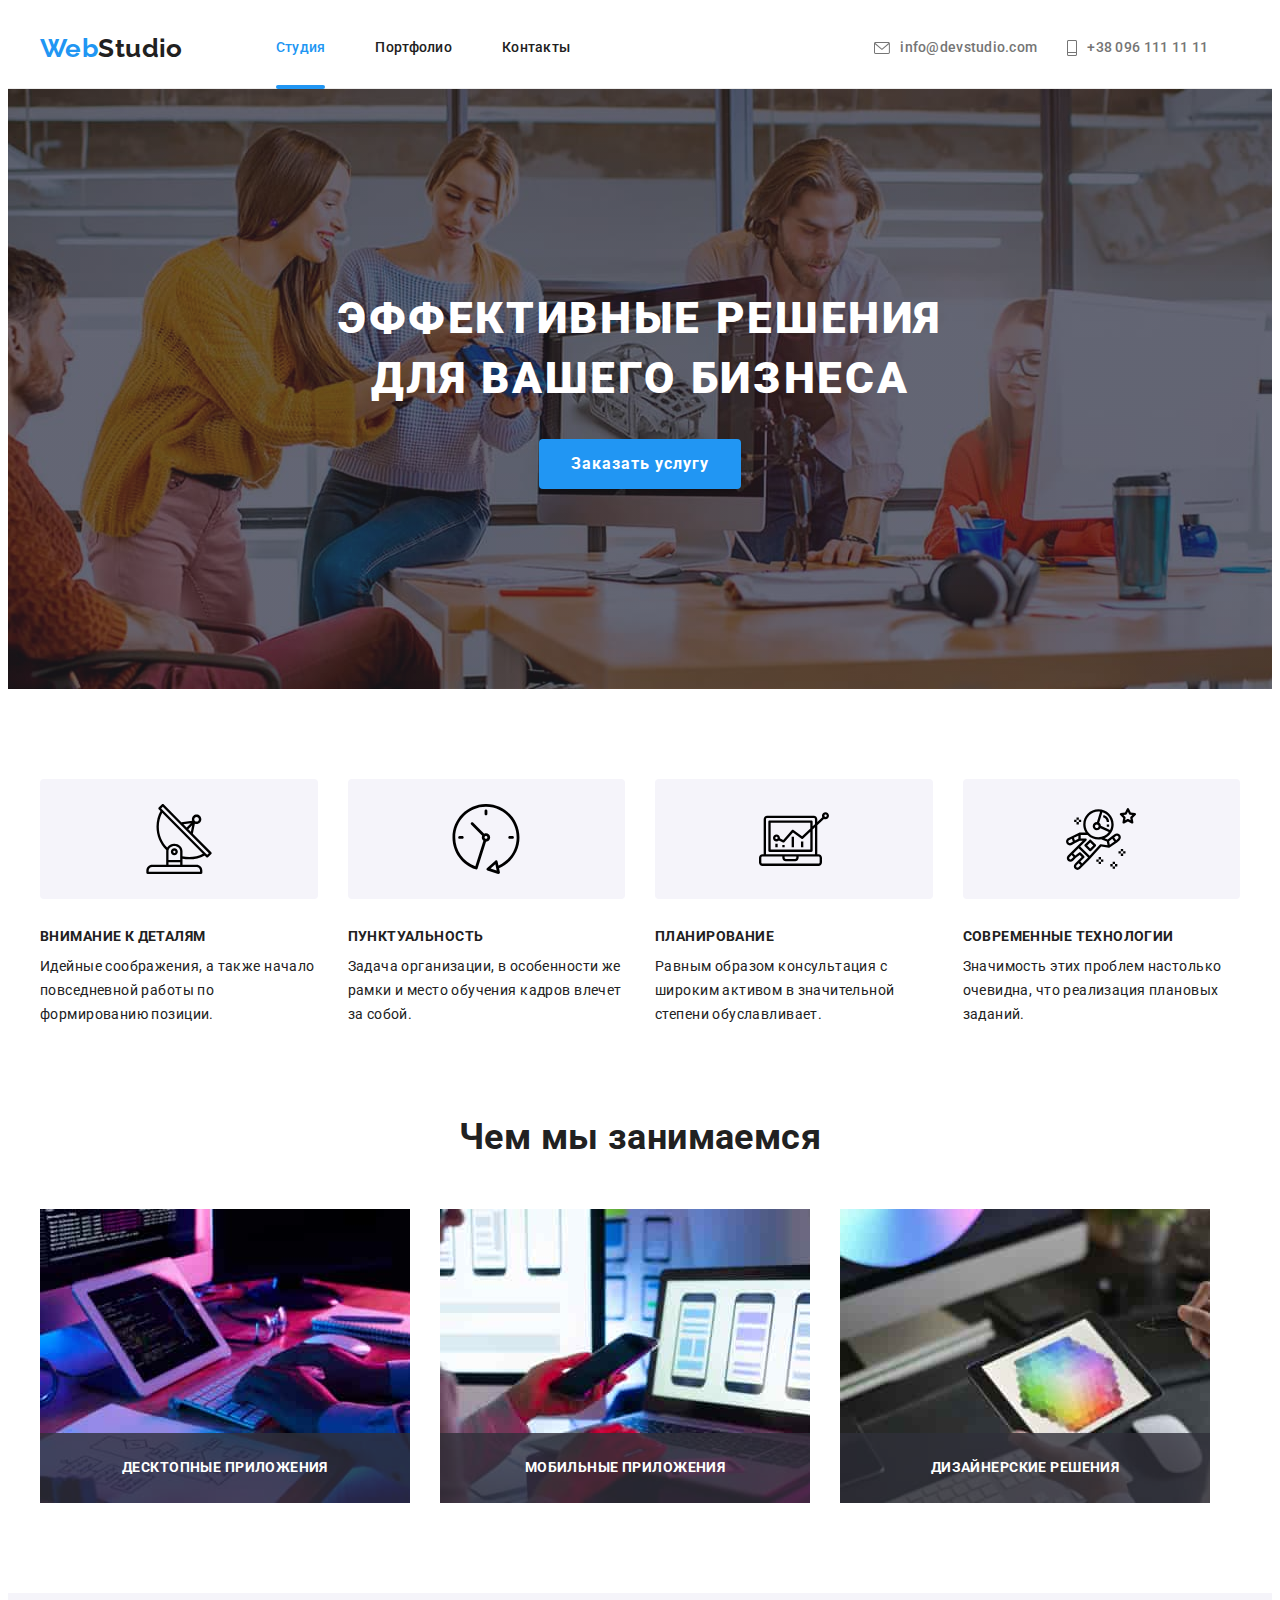
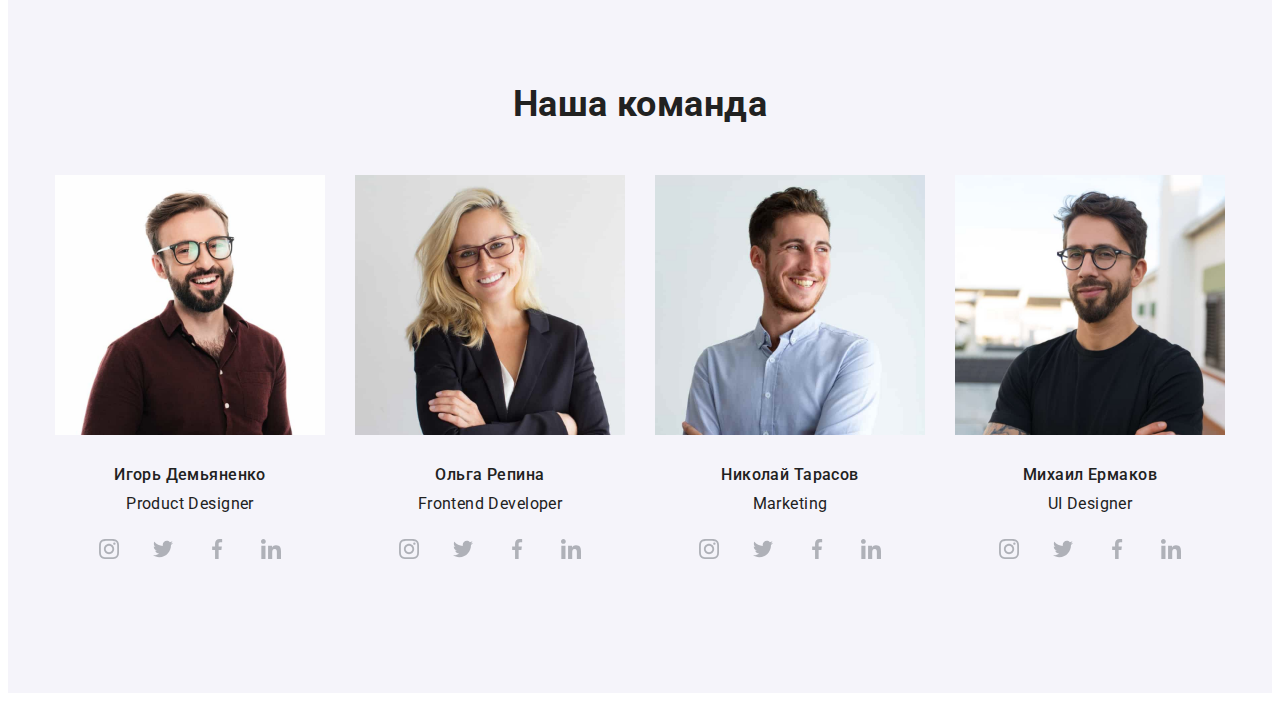
==== index.html @ 7d412953 "hw-08" ====
<!DOCTYPE html>
<html lang="ru">
<head>
    <meta charset="UTF-8">
    <meta http-equiv="X-UA-Compatible" content="IE=edge">
    <meta name="viewport" content="width=device-width, initial-scale=1.0">    
    <link rel="preconnect" href="https://fonts.googleapis.com">
    <link rel="preconnect" href="https://fonts.gstatic.com" crossorigin>
    <link href="https://fonts.googleapis.com/css2?family=Raleway:wght@700&family=Roboto:wght@400;500;700;900&display=swap"
          rel="stylesheet">    
    <link rel="stylesheet" href="https://cdnjs.cloudflare.com/ajax/libs/modern-normalize/1.1.0/modern-normalize.min.css"
      integrity="sha512-wpPYUAdjBVSE4KJnH1VR1HeZfpl1ub8YT/NKx4PuQ5NmX2tKuGu6U/JRp5y+Y8XG2tV+wKQpNHVUX03MfMFn9Q=="
      crossorigin="anonymous" referrerpolicy="no-referrer"/>
    <link rel="stylesheet" href="./css/main.min.css"/>
    
   
    <title>goit-markup-hw-08</title>
</head>
<body>
                               <!-- /* навигация */ -->
  <header class="header">
    <div class="container header__contact-heder-nav">
      
      <a href="./index.html" class="header__logo-link">Web<span class="header__logo-color">Studio</span></a> 

        <button class="header__button" type="button" data-menu-button aria-controls="mobile-container">
          <svg width="40" height="40" aria-label="Переключатель мобильного меню">
            <use class="icon-menu-open" href="./images-svg/icon-svg/sprite.svg#icon-open-menu"></use>
            <use class="icon-menu-close" href="./images-svg/icon-svg/sprite.svg#icon-close-menu"></use>
          </svg>
        </button>

     <div class="mobile-container" id="mobile-container" data-menu> 
        <nav class="header__main-nav">
            <ul class="header__site-nav">
                <li class="header__item">
                    <a href="./index.html" class="header__link header__link--active">Студия</a>
                </li>
                <li class="header__item">
                    <a href="./portfolio.html" class="header__link">Портфолио</a>
                </li>
                <li class="header__item">
                    <a href="#" class="header__link">Контакты</a>
                </li>
          </ul>
        </nav>

            <ul class="header__contact-site">
              <li class="header__item">
                <a href="mailto:info@devstudio.com" class="header__contact-link header__contact-link--size" >
                  <svg class="header__icon header__icon--size-mail" width="16" height="12">
                    <use href="./images-svg/icon-svg/sprite.svg#icon-email"></use>
                  </svg> info@devstudio.com</a>
              </li>
              <li class="header__item">
                <a href="tel:+380961111111" class="header__contact-link header__contact-link--size">
                  <svg class="header__icon header__icon--size-phone"  width="10" height="16">
                  <use href="./images-svg/icon-svg/sprite.svg#icon-phone"></use>
                </svg>+38 096 111 11 11</a>
              </li>
          </ul>
            <ul class="header__social-list">
              <li class="header__social-item">
                <a class="header__social-link" href="#">Twitter</a>
              </li>
              <li class="header__social-item">
                <a class="header__social-link" href="#">Instagram</a>
              </li>
              <li class="header__social-item">
                <a class="header__social-link" href="#">Facebook</a>
              </li>
              <li class="header__social-item">
                <a class="header__social-link" href="#">LinkedIn</a>
              </li>
          </ul>
       </div>
    </div>
  </header>

  <main>         
                       <!-- герой-шапка сайта -->
<section class="section hero">  
  <div class="container">
      <h1 class="hero__title">Эффективные решения для вашего бизнеса</h1>
      <button  type="button" class="hero-button" data-modal-open>Заказать услугу</button> 
     
      <div class="backdrop is-hidden" data-modal>   
        <div class="modal">
          <button  class="modal__button-close" data-modal-close type="button">
           <svg class="modal__icon-close" width="11" height="11">
             <use href="./images-svg/icon-svg/sprite.svg#icon-close"></use>
           </svg>
          </button>  
                             <!--модалка-->
          
  
           <form class="form" name="main-form" autocomplete="on" novalidate >
              <h2 class="from__modal-title">Оставьте свои данные, мы вам перезвоним</h2>
             <div class="form__modal">
               <label class="form__modal-lable" for="user-name">Имя</label>
               <div class="form__modal-inner">
                <input class="form__modal-input" id="user-name" type="text" name="user-name" placeholder="">
               <svg class="form__modal-icon" aria-hidden="true">
                <use href="./images-svg/icon-svg/sprite.svg#icon-user-name"></use>
               </svg>
               </div>
             </div>
             <div class="form__modal">
              <label class="form__modal-lable" for="user-tel">Телефон</label>
              <div class="form__modal-inner">
              <input class="form__modal-input" id="user-tel" type="tel" name="user-tel" placeholder="">
               <svg class="form__modal-icon" aria-hidden="true">
                <use href="./images-svg/icon-svg/sprite.svg#icon-user-tel"></use>
              </svg>
             </div>
            </div>
            <div class="form__modal">
              <label class="form__modal-lable" for="user-email">Почта</label>
              <div class="form__modal-inner">
              <input class="form__modal-input" id="user-email" type="email" name="user-email" placeholder="">
              <svg class="form__modal-icon" aria-hidden="true">
                <use href="./images-svg/icon-svg/sprite.svg#icon-user-email"></use>
               </svg>
              </div>
              </div>
              <div class="form__modal">
               <div class="form__modal-inner"> 
                 <label class="form__modal-lable" for="user-coment">Комментарий</label>
                 <textarea class="form__modal-input form__modal-input-textarea" name="user-coment" id="user-coment" rows="10" placeholder="Введите текст"></textarea>
             </div>
            </div>
            <div class="form__modal checkbox">
              <label class="checkbox__lable" for="checkbox">Соглашаюсь с рассылкой и принимаю 
                <a class="form__modal-lable-text" href="#">Условия договора</a>
            
              <input class="checkbox__input visually-hidden" id="checkbox" type="checkbox" name="checkbox" >
              <svg class="checkbox__icon " aria-hidden="true" width="16" height="15">
                <use href="./images-svg/icon-svg/sprite.svg#icon-square"></use>
               </svg>
               <svg class="checkbox__icon checkbox__icon-check" aria-hidden="true" width="16" height="15">
                <use href="./images-svg/icon-svg/sprite.svg#icon-check"></use>
               </svg>
              </label>
              </div>
              <button class="form__modal-button button" type="submit">Отправить</button>
           </form>
        </div>
      </div>
     </div>
</section>
                <!-- /* Преймущество */ -->
<section  class="section advantage">
  <div class="container">
      <h2 class="advantage__title">Преимущество</h2>
     <ul class="advantage__list">
      <li class="features">
        <div class="features__item">
        <svg class="features__icon" width="70" height="70" >
          <use href="./images-svg/icon-svg/sprite.svg#icon-1"  ></use>
        </svg>
      </div>
        <h3 class="features__title">Внимание к деталям</h3>
        <p class="features__text">Идейные соображения, а также начало повседневной работы по формированию позиции.</p>
      </li>
      <li class="item features">
        <div class="features__item">
          <svg class="features__icon" width="70" height="70" >
            <use href="./images-svg/icon-svg/sprite.svg#icon-2"></use>
          </svg>
        </div>
        <h3 class="features__title">Пунктуальность</h3>
        <p class="features__text">Задача организации, в особенности же рамки и место обучения кадров влечет за собой.</p>
      </li>
      <li class="item features">
        <div class="features__item">
          <svg class="features__icon" width="70" height="70">
            <use href="./images-svg/icon-svg/sprite.svg#icon-3"></use>
          </svg>
        </div>
        <h3 class="features__title">Планирование</h3>
        <p class="features__text">Равным образом консультация с широким активом в значительной степени обуславливает.</p>
    </li>   
      <li class="item features">
        <div class="features__item">
          <svg class="features__icon"  width="70" height="70">
            <use href="./images-svg/icon-svg/sprite.svg#icon-4" ></use>
          </svg>
        </div>
        <h3 class="features__title">Современные технологии</h3>
        <p class="features__text">Значимость этих проблем настолько очевидна, что реализация плановых заданий.</p>
      </li>
     </ul>
      </div>
     </section>
    
                      <!-- - /* Чем мы занимаемся */ -->
     <section class="section work">
      <div class="container">
        <h2 class="work__title">Чем мы занимаемся</h2>
      <ul class="work__list">
           <li class="work__images">
            <div class="work__desktop"> 
               <img  src="./images-svg/images-main_page/img1.jpg" width="370" alt="Планирование">
                <p class="work__text">Десктопные приложения</p>
            </div>
          </li>
           <li class="work__images">
             <div  class="work__desktop">
              <img src="./images-svg/images-main_page/img2.jpg" width="370" alt="Внимание к деталям">
               <p class="work__text">Мобильные приложения</p>
            </div>
          </li>
           <li class="work__images">
             <div class="work__desktop">
             <img src="./images-svg/images-main_page/img3.jpg" width="370" alt="Современные технологии">
             <p class="work__text">Дизайнерские решения</p>
             </div>
          </li>
       </ul>
      </div>
     </section>
                      <!-- наша команда -->
     <section class="section team">
        <div class="container">                
       <h2 class="section__title">Наша команда</h2>
    <ul class="team__list">
       <li class="team__border">
         <img class="team__img" src="./images-svg/images-main_page/IgorDemyanenko.jpg" width="270" alt="Product Designer">
         <h3 class="team__title">Игорь Демьяненко </h3>
         <p class="team__text">Product Designer</p>
         <ul class="team__social"> 
         <li class="social">
          <a class="social__link" href="#">
            <div class="social__item">
            <svg class="social__icon" width="20" height="20" aria-label="Instagram">
              <use href="images-svg/icon-svg/sprite.svg#instagram"></use>
            </svg>
          </div>
          </a>
        </li>
        <li class="social">
          <a class="social__link" href="#">
            <div class="social__item">
            <svg class="social__icon" width="20" height="20"  aria-label="Twitter">
              <use href="images-svg/icon-svg/sprite.svg#twiter"></use>
            </svg>
          </div>
          </a>
        </li>
        <li class="social">
          <a class="social__link" href="#">
            <div class="social__item">
            <svg class="social__icon" width="20" height="20" aria-label="Facebook">
              <use href="images-svg/icon-svg/sprite.svg#facebook"></use>
            </svg>
          </div>
          </a>
        </li>
        <li class="social">
          <a class="social__link" href="#">
            <div class="social__item">
            <svg class="social__icon" width="20" height="20" aria-label="LinkedIn">
              <use href="images-svg/icon-svg/sprite.svg#linkedin"></use>
            </svg>
          </div>
          </a>
        </li>
       </ul>
       <li class="team__border">
         <img class="team__img" src="./images-svg/images-main_page/OlgaRepa.jpg" width="270" alt="Frontend Developer">
         <h3 class="team__title">Ольга Репина</h3>
         <p class="team__text">Frontend Developer</p>
         <ul class="team__social"> 
          <li class="social">
            <a class="social__link" href="#">
              <div class="social__item">
              <svg class="social__icon" width="20" height="20" aria-label="Instagram">
                <use href="images-svg/icon-svg/sprite.svg#instagram"></use>
              </svg>
            </div>
            </a>
          </li>
          <li class="social">
            <a class="social__link" href="#">
              <div class="social__item">
              <svg class="social__icon" width="20" height="20"  aria-label="Twitter">
                <use href="images-svg/icon-svg/sprite.svg#twiter"></use>
              </svg>
            </div>
            </a>
          </li>
          <li class="social">
            <a class="social__link" href="#">
              <div class="social__item">
              <svg class="social__icon" width="20" height="20" aria-label="Facebook">
                <use href="images-svg/icon-svg/sprite.svg#facebook"></use>
              </svg>
            </div>
            </a>
          </li>
          <li class="social">
            <a class="social__link" href="#">
              <div class="social__item">
              <svg class="social__icon" width="20" height="20" aria-label="LinkedIn">
                <use href="images-svg/icon-svg/sprite.svg#linkedin"></use>
              </svg>
            </div>
            </a>
          </li>
        </ul>
       </li>
       <li class="team__border">
         <img class="team__img" src="./images-svg/images-main_page/MukolaTarasiv.jpg" width="270" alt="Marketing">
         <h3 class="team__title">Hиколай Тарасов </h3>
         <p class="team__text">Marketing</p>
         <ul class="team__social"> 
          <li class="social">
            <a class="social__link" href="#">
              <div class="social__item">
              <svg class="social__icon" width="20" height="20" aria-label="Instagram">
                <use href="images-svg/icon-svg/sprite.svg#instagram"></use>
              </svg>
            </div>
            </a>
          </li>
          <li class="social">
            <a class="social__link" href="#">
              <div class="social__item">
              <svg class="social__icon" width="20" height="20"  aria-label="Twitter">
                <use href="images-svg/icon-svg/sprite.svg#twiter"></use>
              </svg>
            </div>
            </a>
          </li>
          <li class="social">
            <a class="social__link" href="#">
              <div class="social__item">
              <svg class="social__icon" width="20" height="20" aria-label="Facebook">
                <use href="images-svg/icon-svg/sprite.svg#facebook"></use>
              </svg>
            </div>
            </a>
          </li>
          <li class="social">
            <a class="social__link" href="#">
              <div class="social__item">
              <svg class="social__icon" width="20" height="20" aria-label="LinkedIn">
                <use href="images-svg/icon-svg/sprite.svg#linkedin"></use>
              </svg>
            </div>
            </a>
          </li>
        </ul>
       </li>
       <li class="team__border">
         <img class="team__img" src="./images-svg/images-main_page/MuhailoJarmakov.jpg" width="270" alt="UI Designer">
         <h3 class="team__title"> Михаил Ермаков </h3>
          <p class="team__text">UI Designer</p>
          <ul class="team__social"> 
            <li class="social">
              <a class="social__link" href="#">
                <div class="social__item">
                <svg class="social__icon" width="20" height="20" aria-label="Instagram">
                  <use href="images-svg/icon-svg/sprite.svg#instagram"></use>
                </svg>
              </div>
              </a>
            </li>
            <li class="social">
              <a class="social__link" href="#">
                <div class="social__item">
                <svg class="social__icon" width="20" height="20"  aria-label="Twitter">
                  <use href="images-svg/icon-svg/sprite.svg#twiter"></use>
                </svg>
              </div>
              </a>
            </li>
            <li class="social">
              <a class="social__link" href="#">
                <div class="social__item">
                <svg class="social__icon" width="20" height="20" aria-label="Facebook">
                  <use href="images-svg/icon-svg/sprite.svg#facebook"></use>
                </svg>
              </div>
              </a>
            </li>
            <li class="social">
              <a class="social__link" href="#">
                <div class="social__item">
                <svg class="social__icon" width="20" height="20" aria-label="LinkedIn">
                  <use href="images-svg/icon-svg/sprite.svg#linkedin"></use>
                </svg>
              </div>
              </a>
            </li>
           </ul>
          </li>
       </ul>
      </div>
     </section>
                         <!-- Постоянные клиенты -->
      <!-- <section class="section">
        <div class="container">
          <h2 class="clients__title">Постоянные клиенты</h2>
          <ul class="clients__list">
            <li class="clients__item">
              <a class="clients__link" href="#">
              <div class="clients__border">
               <svg class="clients__icon">
                <use href="./images-svg/icon-svg/sprite.svg#icon-5" width="106" height="60" aria-label="LinkedIn"></use>
              </svg>
             </div>
            </a>
          </li>
           <li class="clients__item">
            <a class="clients__link" href="#">
            <div class="clients__border">
             <svg class="clients__icon">
              <use href="./images-svg/icon-svg/sprite.svg#icon-6" width="106" height="60" aria-label="LinkedIn"></use>
            </svg>
           </div>
          </a>
         </li>
         <li class="clients__item">
          <a class="clients__link" href="#">
          <div class="clients__border">
           <svg class="clients__icon">
            <use href="./images-svg/icon-svg/sprite.svg#icon-7" width="106" height="60" aria-label="LinkedIn"></use>
          </svg>
         </div>
        </a>
       </li>
       <li class="clients__item">
        <a class="clients__link" href="#">
        <div class="clients__border">
         <svg class="clients__icon">
          <use href="./images-svg/icon-svg/sprite.svg#icon-8" width="106" height="60" aria-label="LinkedIn"></use>
        </svg>
       </div>
      </a>
     </li>
     <li class="clients__item">
      <a class="clients__link" href="#">
      <div class="clients__border">
       <svg class="clients__icon">
        <use href="./images-svg/icon-svg/sprite.svg#icon-9" width="106" height="60" aria-label="LinkedIn"></use>
      </svg>
     </div>
    </a>
   </li>
   <li class="clients__item">
    <a class="clients__link" href="#">
    <div class="clients__border">
     <svg class="clients__icon">
      <use href="./images-svg/icon-svg/sprite.svg#icon-10" width="106" height="60" aria-label="LinkedIn"></use>
      </svg>
     </div>
    </a>
   </li>
  </ul>
 </div>
</section> 
  </main> -->
                          <!-- футер -->
  <!-- <footer class="footer">
    <div class="container">
    <div class="footer__item">                      
    <a href="#" class="footer__logo-link">Web<span class="footer__logo-color">Studio</span></a>
    <address class="footer__address">
    <ul class="footer__contact">
      <li class="footer__address-contact">
        <a class="footer__address-link" href="#">г. Киев, пр-т Леси Украинки, 26</a>
      </li>
      <li class="footer__address-contact">
        <a class="footer__contact-link" href="mailto:info@devstudio.com">info@devstudio.com</a>
      </li>
      <li class="footer__address-contact">
        <a class="footer__contact-link" href="tel:+380961111111">+38 096 111 11 11</a>
      </li>
    </ul>
   </address>
  </div>
  <div class="footer__join" >
    <p class="footer__join-text">присоединяйтесь</p>
    <ul class="footer__join-social"> 
      <li class="social">
        <a class="social__link" href="#">
          <div class="social__item">
          <svg class="social__icon social__icon-color" width="20" height="20" aria-label="Instagram">
            <use href="images-svg/icon-svg/sprite.svg#instagram"></use>
          </svg>
        </div>
        </a>
      </li>
      <li class="social">
        <a class="social__link" href="#">
          <div class="social__item">
          <svg class="social__icon social__icon-color" width="20" height="20"  aria-label="Twitter">
            <use href="images-svg/icon-svg/sprite.svg#twiter"></use>
          </svg>
        </div>
        </a>
      </li>
      <li class="social">
        <a class="social__link" href="#">
          <div class="social__item">
          <svg class="social__icon social__icon-color" width="20" height="20" aria-label="Facebook">
            <use href="images-svg/icon-svg/sprite.svg#facebook"></use>
          </svg>
        </div>
        </a>
      </li>
      <li class="social">
        <a class="social__link" href="#">
          <div class="social__item">
          <svg class="social__icon social__icon-color" width="20" height="20" aria-label="LinkedIn">
            <use href="images-svg/icon-svg/sprite.svg#linkedin"></use>
          </svg>
        </div>
        </a>
      </li>
    </ul>
  </div>
  <form  class="subscribe" name="subscribe" autocomplete="on" novalidate>
    <div class="subscribe-form">
      <label class="subscribe__lable" for="email">Подпишитесь на рассылку</label>
        <div class="subscribe__control">
          <input class="subscribe__input" id="email" type="email" name="email" placeholder="E-mail" >
          <svg class="subscribe__icon" aria-hidden="true" width="24" height="24">
            <use href="./images-svg/icon-svg/sprite.svg#icon-telegram"></use>
        </svg>
        <button class="subscribe__button button" type="submit">Подписаться</button>
       </div>
      </div>
     </form>
</div>
</footer> -->
<script src="./js/modal.js"></script>
<script src="./js/mobile-menu.js"></script>
</body>
</html>
---- css/main.min.css ----
:root{--main-title-color: #fff;--primery-text-colot: #212121;--tiele-text-color: #757575;--accent-color: #2196F3;--accent-color-hover: #188CE8;--primery-button-colot: #fff;--logo-header-color: #212121;--logo-footer-color: #fff;--input-color-bacgraund: #fff;--border-header-color: #ECECEC;--form-modal-icon: #212121;--form-modal-lable-text: #2196f3;--form-modal-input-textarea: rgba(117, 117, 117, 0.5);--imput-color-placeholder: #bebebe}body{font-family:"Roboto",sans-serif;font-size:14px;letter-spacing:.03em;background-color:#fff;color:var(--primery-text-colot)}h1,h2,h3,h4,h5,h6,p,ul{margin:0}img{display:block;max-width:100%;height:auto}.section{padding-bottom:90px;padding-top:90px}@media screen and (max-width: 1199px){.section{padding-bottom:60px;padding-top:60px}}.container{margin-left:auto;margin-right:auto;padding-left:15px;padding-right:15px}@media screen and (min-width: 480px){.container{width:480px}}@media screen and (min-width: 768px){.container{width:768px}}@media screen and (min-width: 1200px){.container{width:1200px}}@media screen and (max-width: 479px){.mobile-container{padding:34px 30px}}@media screen and (max-width: 767px){.mobile-container{display:none;position:absolute;top:0;left:0;width:100%;background-color:#fff;text-align:center;padding:48px 40px;z-index:900}}@media screen and (min-width: 768px){.mobile-container{display:-webkit-box;display:-ms-flexbox;display:flex;gap:84px}}@media screen and (min-width: 1200px){.mobile-container{gap:304px}}.mobile-container.is-open{display:-webkit-box;display:-ms-flexbox;display:flex;-webkit-box-orient:vertical;-webkit-box-direction:normal;-ms-flex-direction:column;flex-direction:column;-ms-flex-line-pack:start;align-content:flex-start;-webkit-box-pack:justify;-ms-flex-pack:justify;justify-content:space-between;width:100vw;height:100vh}.advantage__title{width:1px;height:1px;margin:-1px;border:0;padding:0;white-space:nowrap;-webkit-clip-path:inset(100%);clip-path:inset(100%);clip:rect(0 0 0 0);overflow:hidden}.team__list,.team__social,.work__list,.advantage__list,.header__site-nav,.header__contact-site,.header__social-list{padding:0;margin:0;list-style:none}.header__contact-link{display:-webkit-box;display:-ms-flexbox;display:flex;-webkit-box-align:center;-ms-flex-align:center;align-items:center}.team__list{display:-webkit-box;display:-ms-flexbox;display:flex;-ms-flex-wrap:wrap;flex-wrap:wrap}@media screen and (min-width: 767px){.header__main-nav{margin-left:88px;margin-bottom:0px}}@media screen and (min-width: 1200px){.header__main-nav{margin-left:93px;margin-bottom:0px}}.header{border-bottom:1px solid var(--border-header-color);position:relative}.header__contact-heder-nav{display:-webkit-box;display:-ms-flexbox;display:flex;-webkit-box-align:center;-ms-flex-align:center;align-items:center;min-height:60px}@media screen and (max-width: 767px){.header__contact-heder-nav{width:100%;-webkit-box-pack:justify;-ms-flex-pack:justify;justify-content:space-between}}.header__site-nav{display:-webkit-box;display:-ms-flexbox;display:flex;-webkit-box-orient:vertical;-webkit-box-direction:normal;-ms-flex-direction:column;flex-direction:column;-webkit-box-align:start;-ms-flex-align:start;align-items:flex-start;gap:32px}@media screen and (min-width: 768px){.header__site-nav{-webkit-box-orient:horizontal;-webkit-box-direction:normal;-ms-flex-direction:row;flex-direction:row;gap:50px}}.header__link{font-style:normal;font-weight:500;font-size:40px;line-height:1.17;letter-spacing:.02em;text-decoration:none;padding:16px 0px;-webkit-transition:color 250ms cubic-bezier(0.4, 0, 0.2, 1);transition:color 250ms cubic-bezier(0.4, 0, 0.2, 1);color:var(--title-text-color)}@media screen and (min-width: 768px){.header__link{display:block;position:relative;padding-top:32px;padding-bottom:32px;font-size:14px;line-height:1.14}.header__link--active{color:var(--accent-color)}.header__link--active::after{content:"";position:absolute;bottom:-1px;display:block;width:100%;height:4px;border-radius:2px;background-color:var(--accent-color)}}.header__link:hover,.header__link:focus,.header__link:active{color:var(--accent-color)}.header__social-list{display:-webkit-box;display:-ms-flexbox;display:flex}@media screen and (max-width: 377px){.header__social-list{-ms-flex-wrap:wrap;flex-wrap:wrap;row-gap:10px}}@media screen and (min-width: 768px){.header__social-list{display:none}}.header__social-item:not(:last-child){border-right:1px solid rgba(33,33,33,.2);margin-right:10px}.header__social-link{padding-right:10px;text-decoration:none;color:var(--accent-color)}.header__logo-link{font-family:"Raleway";font-weight:700;font-size:26px;line-height:1.19;text-decoration:none;color:var(--accent-color)}.header__logo-color{color:var(--logo-header-color)}.logo__text--white{color:var(--logo-footer-color)}.logo__footer{display:inline-block;margin-bottom:20px}.header__button{display:-webkit-inline-box;display:-ms-inline-flexbox;display:inline-flex;margin:0;padding:0;border:none;background-color:rgba(0,0,0,0);cursor:pointer;z-index:990}@media screen and (min-width: 768px){.header__button{display:none}}.header__button:hover .icon-menu-close,.header__button:hover .icon-menu-open{fill:var(--accent-color)}.header__button .icon-menu-close{display:none}.header__button.is-open .icon-menu-close{display:block}.header__button.is-open .icon-menu-open{display:none}.header__contact-site{display:-webkit-box;display:-ms-flexbox;display:flex;-webkit-box-orient:vertical;-webkit-box-direction:reverse;-ms-flex-direction:column-reverse;flex-direction:column-reverse}@media screen and (min-width: 768px){.header__contact-site{-webkit-box-orient:vertical;-webkit-box-direction:normal;-ms-flex-direction:column;flex-direction:column;-webkit-box-pack:center;-ms-flex-pack:center;justify-content:center}}@media screen and (min-width: 1200px){.header__contact-site{display:-webkit-box;display:-ms-flexbox;display:flex;-webkit-box-orient:horizontal;-webkit-box-direction:normal;-ms-flex-direction:row;flex-direction:row;gap:30px;-webkit-box-align:center;-ms-flex-align:center;align-items:center}}.header__contact-link{font-weight:500;font-size:24px;font-style:normal;line-height:1.17;letter-spacing:.02em;text-decoration:none;padding:16px 0px;-webkit-transition:color 250ms cubic-bezier(0.4, 0, 0.2, 1);transition:color 250ms cubic-bezier(0.4, 0, 0.2, 1);color:var(--tiele-text-color)}@media screen and (min-width: 768px){.header__contact-link{line-height:1.14;font-size:12px;padding:5px 0px}}@media screen and (min-width: 1200px){.header__contact-link{font-size:14px}}.header__contact-link:hover,.header__contact-link:focus,.header__contact-link:active{color:var(--accent-color)}.header__contact-link--size{font-size:34px}@media screen and (max-width: 377px){.header__contact-link--size{font-size:24px}}@media screen and (min-width: 768px){.header__contact-link--size{font-size:12px}}@media screen and (min-width: 1200px){.header__contact-link--size{font-size:14px}}.header__icon{display:none}@media screen and (min-width: 768px){.header__icon{display:block;fill:currentColor;margin-right:8px}}@media screen and (min-width: 1200px){.header__icon{margin-right:10px}}@media screen and (max-width: 1199px){.header__icon--size-mail{width:14x;height:10px}}@media screen and (min-width: 1200px){.header__icon--size-mail{width:16px;height:12px}}@media screen and (min-width: 1200px){.header__icon--size-phone{width:10px;height:14px}}@media screen and (min-width: 1200px){.header__icon--size-phone{width:10px;height:16px}}.hero{margin-left:auto;margin-right:auto;padding-top:118px;padding-bottom:118px;text-align:center;background-image:-webkit-gradient(linear, left top, right top, from(rgba(47, 48, 58, 0.4)), to(rgba(47, 48, 58, 0.4))),url("../images-svg/hero/hero-backgraund-480px@1x.jpg");background-image:linear-gradient(to right, rgba(47, 48, 58, 0.4), rgba(47, 48, 58, 0.4)),url("../images-svg/hero/hero-backgraund-480px@1x.jpg");background-repeat:no-repeat;background-size:cover;background-position:center;background-color:#2f303a}@media screen and (min-device-pixel-ratio: 2),screen and (-webkit-min-device-pixel-ratio: 2),screen and (min-resolution: 192dpi),screen and (min-resolution: 2dppx){.hero{background-image:-webkit-gradient(linear, left top, right top, from(rgba(47, 48, 58, 0.4)), to(rgba(47, 48, 58, 0.4))),url("../images-svg/hero/hero-backgraund-480px@2x.jpg");background-image:linear-gradient(to right, rgba(47, 48, 58, 0.4), rgba(47, 48, 58, 0.4)),url("../images-svg/hero/hero-backgraund-480px@2x.jpg")}}@media screen and (min-width: 576px){.hero{background-image:-webkit-gradient(linear, left top, right top, from(rgba(47, 48, 58, 0.4)), to(rgba(47, 48, 58, 0.4))),url("../images-svg/hero/hero-backgraund-768px@1x.jpg");background-image:linear-gradient(to right, rgba(47, 48, 58, 0.4), rgba(47, 48, 58, 0.4)),url("../images-svg/hero/hero-backgraund-768px@1x.jpg")}}@media screen and (min-width: 576px)and (min-device-pixel-ratio: 2),screen and (min-width: 576px)and (-webkit-min-device-pixel-ratio: 2),screen and (min-width: 576px)and (min-resolution: 192dpi),screen and (min-width: 576px)and (min-resolution: 2dppx){.hero{background-image:-webkit-gradient(linear, left top, right top, from(rgba(47, 48, 58, 0.4)), to(rgba(47, 48, 58, 0.4))),url("../images-svg/hero/hero-backgraund-768px@2x.jpg");background-image:linear-gradient(to right, rgba(47, 48, 58, 0.4), rgba(47, 48, 58, 0.4)),url("../images-svg/hero/hero-backgraund-768px@2x.jpg")}}@media screen and (min-width: 1200px){.hero{padding-top:200px;padding-bottom:200px;max-width:1600px;background-image:-webkit-gradient(linear, left top, right top, from(rgba(47, 48, 58, 0.4)), to(rgba(47, 48, 58, 0.4))),url("../images-svg/hero/hero-backgraund-1600px@1x.jpg");background-image:linear-gradient(to right, rgba(47, 48, 58, 0.4), rgba(47, 48, 58, 0.4)),url("../images-svg/hero/hero-backgraund-1600px@1x.jpg")}}@media screen and (min-width: 1200px)and (min-device-pixel-ratio: 2),screen and (min-width: 1200px)and (-webkit-min-device-pixel-ratio: 2),screen and (min-width: 1200px)and (min-resolution: 192dpi),screen and (min-width: 1200px)and (min-resolution: 2dppx){.hero{background-image:-webkit-gradient(linear, left top, right top, from(rgba(47, 48, 58, 0.4)), to(rgba(47, 48, 58, 0.4))),url("../images-svg/hero/hero-backgraund-1600px@2x.jpg");background-image:linear-gradient(to right, rgba(47, 48, 58, 0.4), rgba(47, 48, 58, 0.4)),url("../images-svg/hero/hero-backgraund-1600px@2x.jpg")}}.hero__title{margin-bottom:30px;color:#fff;font-weight:900;font-size:26px;line-height:1.62;letter-spacing:.06em;text-transform:uppercase}@media screen and (min-width: 768px){.hero__title{max-width:360px;margin-left:auto;margin-right:auto}}@media screen and (min-width: 1200px){.hero__title{max-width:696px;font-size:44px;line-height:1.36}}.hero-button{padding:10px 32px;font-family:inherit;font-weight:700;font-size:16px;line-height:1.88;text-align:center;letter-spacing:.06em;cursor:pointer;color:#fff;background:var(--accent-color);-webkit-box-shadow:0px 4px 4px rgba(0,0,0,.15);box-shadow:0px 4px 4px rgba(0,0,0,.15);border-radius:4px;border:none;-webkit-transition:background-color 250ms cubic-bezier(0.4, 0, 0.2, 1);transition:background-color 250ms cubic-bezier(0.4, 0, 0.2, 1)}.hero-button:hover,.hero-button:focus,.hero-button:active{background-color:var(--accent-color-hover)}.modal{cursor:pointer;position:absolute;top:50%;left:50%;padding:40px;overflow-y:auto;-webkit-transform:translate(-50%, -50%) scale(1);transform:translate(-50%, -50%) scale(1);background-color:#fff;-webkit-box-shadow:0px 1px 3px rgba(0,0,0,.12),0px 1px 1px rgba(0,0,0,.14),0px 2px 1px rgba(0,0,0,.2);box-shadow:0px 1px 3px rgba(0,0,0,.12),0px 1px 1px rgba(0,0,0,.14),0px 2px 1px rgba(0,0,0,.2);border-radius:4px;-webkit-transition-duration:250ms;transition-duration:250ms;-webkit-transition-timing-function:cubic-bezier(0.4, 0, 0.2, 1);transition-timing-function:cubic-bezier(0.4, 0, 0.2, 1)}@media screen and (max-width: 479px){.modal{padding:15px;width:calc(100% - 20px)}}@media screen and (min-width: 480px)and (max-width: 1199px){.modal{width:450px}}.modal__button-close{cursor:pointer;position:absolute;top:8px;right:8px;width:30px;height:30px;border-radius:50%;background:#fff;border:1px solid rgba(0,0,0,.1);-webkit-transition:color 250ms cubic-bezier(0.4, 0, 0.2, 1);transition:color 250ms cubic-bezier(0.4, 0, 0.2, 1)}.modal__icon-close:focus,.modal__icon-close:hover{fill:#2196f3}.modal__icon-close{position:absolute;top:8px;right:8px;width:11px;height:11px;fill:#212121;-webkit-transition-duration:250ms;transition-duration:250ms;-webkit-transition-timing-function:cubic-bezier(0.4, 0, 0.2, 1);transition-timing-function:cubic-bezier(0.4, 0, 0.2, 1)}.form__modal-title{font-family:"Roboto";font-style:normal;font-weight:700;font-size:20px;line-height:1.15;text-align:center;letter-spacing:.03em;color:var(--primery-text-colot);margin-bottom:30px}.form{display:-webkit-box;display:-ms-flexbox;display:flex;-webkit-box-orient:vertical;-webkit-box-direction:normal;-ms-flex-direction:column;flex-direction:column;-webkit-box-align:center;-ms-flex-align:center;align-items:center}.form__modal{margin-bottom:10px;width:100%}.form__modal-lable{text-align:left;display:block;font-family:"Roboto";font-style:normal;font-weight:400;font-size:12px;line-height:1.16;letter-spacing:.03em;color:var(--tiele-text-color);margin-bottom:4px}.form__modal-lable-text{padding-left:.3rem;font-size:12px;line-height:1.17;text-decoration:underline;-webkit-text-decoration-skip-ink:none;text-decoration-skip-ink:none;color:var(--form-modal-lable-text)}@media screen and (min-width: 1200px){.form__modal-lable-text{font-size:14px;line-height:1.17}}.form__modal-input::-webkit-input-placeholder{color:var(--imput-color-placeholder)}.form__modal-input::-moz-placeholder{color:var(--imput-color-placeholder)}.form__modal-input:-ms-input-placeholder{color:var(--imput-color-placeholder)}.form__modal-input::-ms-input-placeholder{color:var(--imput-color-placeholder)}.form__modal-input::placeholder{color:var(--imput-color-placeholder)}.form__modal-input{width:100%;height:40px;padding:12px 42px;background:var(--input-color-bacgraund);border:1px solid rgba(33,33,33,.2);border-radius:4px;-webkit-transition-duration:250ms;transition-duration:250ms;-webkit-transition-timing-function:cubic-bezier(0.4, 0, 0.2, 1);transition-timing-function:cubic-bezier(0.4, 0, 0.2, 1);outline:none}.form__modal-input-textarea{padding:12px 16px;height:120px;font-size:14px;line-height:1.14;letter-spacing:.01em;resize:none}.form__modal-input:focus{border:1px solid #2196f3;border-radius:4px}.form__modal-input:focus+.form__modal-icon{fill:#2196f3}.form__modal-inner{position:relative}.form__modal-icon{position:absolute;left:15px;top:50%;-webkit-transform:translateY(-50%);transform:translateY(-50%);width:18px;height:18px;color:var(--form-modal-icon);-webkit-transition-duration:250ms;transition-duration:250ms;-webkit-transition-timing-function:cubic-bezier(0.4, 0, 0.2, 1);transition-timing-function:cubic-bezier(0.4, 0, 0.2, 1)}.form__modal-button{cursor:pointer;color:#fff;background-color:#2196f3;font-style:normal;font-weight:700;font-size:16px;line-height:1.8;letter-spacing:.06em;width:200px;height:50px;border:none;-webkit-box-shadow:0px 4px 4px rgba(0,0,0,.15);box-shadow:0px 4px 4px rgba(0,0,0,.15);border-radius:4px;-webkit-transition-duration:250ms;transition-duration:250ms;-webkit-transition-timing-function:cubic-bezier(0.4, 0, 0.2, 1);transition-timing-function:cubic-bezier(0.4, 0, 0.2, 1)}.backdrop{position:fixed;top:0;left:0;width:100%;height:100%;display:-webkit-box;display:-ms-flexbox;display:flex;-webkit-box-pack:center;-ms-flex-pack:center;justify-content:center;-webkit-box-align:center;-ms-flex-align:center;align-items:center;opacity:1;z-index:1;-webkit-transition-duration:250ms;transition-duration:250ms;-webkit-transition-timing-function:cubic-bezier(0.4, 0, 0.2, 1);transition-timing-function:cubic-bezier(0.4, 0, 0.2, 1)}.backdrop.is-hidden{opacity:0;pointer-events:none;visibility:hidden}.backdrop.is-hidden .modal{-webkit-transform:translate(-50%, -50%) scale(2);transform:translate(-50%, -50%) scale(2)}.button:hover,.button:focus{color:var(--primery-button-colot);background-color:#188ce8;-webkit-box-shadow:0px 3px 1px rgba(0,0,0,.1),0px 1px 2px rgba(0,0,0,.08),0px 2px 2px rgba(0,0,0,.12);box-shadow:0px 3px 1px rgba(0,0,0,.1),0px 1px 2px rgba(0,0,0,.08),0px 2px 2px rgba(0,0,0,.12);border-radius:4px}@media screen and (min-width: 768px){.advantage__list{display:-webkit-box;display:-ms-flexbox;display:flex;-ms-flex-wrap:wrap;flex-wrap:wrap;margin:-15px}}@media screen and (min-width: 768px){.features{width:calc((100% - 60px)/2);margin:15px}}@media screen and (min-width: 1200px){.features{width:calc((100% - 120px)/4);margin:15px}}@media screen and (max-width: 767px){.features:not(:last-child){margin-bottom:30px}}.features__title{margin-bottom:10px;font-weight:700;font-size:14px;line-height:1.14;text-transform:uppercase}@media screen and (max-width: 767px){.features__title{text-align:center}}.features__text{font-size:14px;line-height:1.71;color:var(--primary-text-color)}.features__item{display:-webkit-box;display:-ms-flexbox;display:flex;-webkit-box-pack:center;-ms-flex-pack:center;justify-content:center;-webkit-box-align:center;-ms-flex-align:center;align-items:center;max-width:100%;height:120px;margin-bottom:30px;background:#f5f4fa;border-radius:4px}.work{padding-top:0}.work__list{display:-webkit-box;display:-ms-flexbox;display:flex}.work__images{position:relative;margin-right:30px}.work__images:nth-child(3n){margin-right:0}.work__text{position:absolute;bottom:0;display:-webkit-box;display:-ms-flexbox;display:flex;height:70px;width:100%;-webkit-box-pack:center;-ms-flex-pack:center;justify-content:center;-webkit-box-align:center;-ms-flex-align:center;align-items:center;font-weight:700;font-size:14px;line-height:1.14;text-align:center;letter-spacing:.03em;text-transform:uppercase;color:#fff;background:rgba(47,48,58,.8)}@media screen and (max-width: 1199px){.work{display:none}}.team{background:#f5f4fa}.team__list{-webkit-box-pack:center;-ms-flex-pack:center;justify-content:center;gap:30px}.team__list .team__list{width:450px;background:#fff;-webkit-box-shadow:0px 1px 3px rgba(0,0,0,.12),0px 1px 1px rgba(0,0,0,.14),0px 2px 1px rgba(0,0,0,.2);box-shadow:0px 1px 3px rgba(0,0,0,.12),0px 1px 1px rgba(0,0,0,.14),0px 2px 1px rgba(0,0,0,.2);border-radius:0px 0px 4px 4px}@media screen and (min-width: 768px){.team__list .team__list{width:354px}}@media screen and (min-width: 1200px){.team__list .team__list{width:270px}}.team__list .team__title{font-weight:500;margin-top:30px;margin-bottom:10px;font-size:16px;line-height:1.19;text-align:center}.team__list .team__text{margin-bottom:16px;font-size:16px;line-height:1.19;text-align:center}.team__social{display:-webkit-box;display:-ms-flexbox;display:flex;-webkit-box-pack:center;-ms-flex-pack:center;justify-content:center;margin-bottom:30px}.social__link{display:-webkit-box;display:-ms-flexbox;display:flex;-webkit-box-pack:center;-ms-flex-pack:center;justify-content:center;-webkit-box-align:center;-ms-flex-align:center;align-items:center;width:44px;height:44px;border-radius:50%;background-color:rgba(0,0,0,0);-webkit-transition:background-color 250ms cubic-bezier(0.4, 0, 0.2, 1),-webkit-filter 250ms cubic-bezier(0.4, 0, 0.2, 1);transition:background-color 250ms cubic-bezier(0.4, 0, 0.2, 1),-webkit-filter 250ms cubic-bezier(0.4, 0, 0.2, 1);transition:background-color 250ms cubic-bezier(0.4, 0, 0.2, 1),filter 250ms cubic-bezier(0.4, 0, 0.2, 1);transition:background-color 250ms cubic-bezier(0.4, 0, 0.2, 1),filter 250ms cubic-bezier(0.4, 0, 0.2, 1),-webkit-filter 250ms cubic-bezier(0.4, 0, 0.2, 1)}.social__link:hover,.social__link:focus,.social__link:active{background:var(--accent-color);-webkit-filter:drop-shadow(0px 4px 4px rgba(0, 0, 0, 0.25));filter:drop-shadow(0px 4px 4px rgba(0, 0, 0, 0.25))}.social__link:hover .social__icon,.social__link:focus .social__icon,.social__link:active .social__icon{fill:#fff}.social__icon{fill:#afb1b8;-webkit-transition:fill 250ms cubic-bezier(0.4, 0, 0.2, 1);transition:fill 250ms cubic-bezier(0.4, 0, 0.2, 1)}.team__social .social+.social{margin-left:10px}.footer{background-color:#2f303a;padding-top:60px;padding-bottom:60px}.footer__logo-color{color:var(--logo-footer-color)}.footer__address-contact{margin-bottom:9px;font-weight:normal}.footer__contact{padding-left:0px}.footer__address{margin-top:20px}.footer__address-link{color:var(--main-title-color);text-decoration:none;font-style:normal;font-weight:400;font-size:14px;line-height:1.71;letter-spacing:.03em}.footer__contact-link{color:var(--tiele-text-color);text-decoration:none;font-style:normal;font-weight:500;font-size:14px;line-height:1.14;letter-spacing:.02em}.footer__join-text{font-style:normal;font-weight:700;font-size:14px;line-height:1.14;letter-spacing:.03em;text-transform:uppercase;margin-bottom:20px;color:#fff}.footer__join{min-width:206px}.footer .social__item{background-color:rgba(255,255,255,.1)}.footer__item{min-width:231px;margin-right:70px}.footer .footer__join-social{padding-left:0px;padding-right:0px;display:-webkit-box;display:-ms-flexbox;display:flex}.footer .container{display:-webkit-box;display:-ms-flexbox;display:flex;-webkit-box-align:baseline;-ms-flex-align:baseline;align-items:baseline}.footer__join .social+.social{margin-left:10px}.servisces__title{display:none}.servisces__button{-webkit-box-pack:center;-ms-flex-pack:center;justify-content:center;display:-webkit-box;display:-ms-flexbox;display:flex;margin-bottom:50px}.servisces__text-button{margin-right:8px}.services .servisces__pointer:hover,.services .servisces__pointer:focus{color:var(--primery-button-colot);background-color:#2196f3;-webkit-box-shadow:0px 3px 1px rgba(0,0,0,.1),0px 1px 2px rgba(0,0,0,.08),0px 2px 2px rgba(0,0,0,.12);box-shadow:0px 3px 1px rgba(0,0,0,.1),0px 1px 2px rgba(0,0,0,.08),0px 2px 2px rgba(0,0,0,.12);border-radius:4px}.servisces__pointer{cursor:pointer;color:var(--primery-text-colot);background-color:#f5f4fa;padding-top:6px;padding-right:22px;padding-bottom:6px;padding-left:22px;font-weight:500;font-size:16px;line-height:1.62;letter-spacing:.03em;border-radius:4px;border:none;-webkit-transition-duration:250ms;transition-duration:250ms;-webkit-transition-timing-function:cubic-bezier(0.4, 0, 0.2, 1);transition-timing-function:cubic-bezier(0.4, 0, 0.2, 1)}.service .title{font-weight:700;font-size:18px;line-height:3;letter-spacing:.06em}.portfolio-project{display:-webkit-box;display:-ms-flexbox;display:flex;-ms-flex-wrap:wrap;flex-wrap:wrap;gap:30px}.portfolio-project-img{display:block}.portfolio-project__inner{padding-top:20px;padding-right:24px;padding-bottom:20px;padding-left:24px;border-top:20px;border-right:24px;border-bottom:20px;border-left:24px;border:1px solid #eee}.portfolio-project__title{font-style:normal;font-weight:700;font-size:18px;line-height:2;letter-spacing:.06em;margin-bottom:4px;color:var(--primery-text-colot)}.services .portfolio-project__text{color:var(--tiele-text-color);font-weight:400;font-size:16px;line-height:1.87;letter-spacing:.03em}.portfolio__project-item{display:block;text-decoration:none}.portfolio__project-list .portfolio__project-item:hover,.portfolio__project-list .portfolio__project-item:focus{-webkit-box-shadow:0px 1px 1px rgba(0,0,0,.12),0px 4px 4px rgba(0,0,0,.06),1px 4px 6px rgba(0,0,0,.16);box-shadow:0px 1px 1px rgba(0,0,0,.12),0px 4px 4px rgba(0,0,0,.06),1px 4px 6px rgba(0,0,0,.16);-webkit-transition-duration:250ms;transition-duration:250ms;-webkit-transition-timing-function:cubic-bezier(0.4, 0, 0.2, 1);transition-timing-function:cubic-bezier(0.4, 0, 0.2, 1)}.portfolio__project-overlay{position:relative;overflow:hidden}.portfolio__project-overlay:hover .portfolio__project-overlay-text{-webkit-transform:translateY(0);transform:translateY(0)}.portfolio__project-overlay-text{position:absolute;bottom:0;padding:63px 24px;width:100%;height:100%;font-size:18px;line-height:1.56;color:#fff;background-color:rgba(33,150,243,.9);-webkit-transform:translateY(101%);transform:translateY(101%);-webkit-transition:-webkit-transform 250ms cubic-bezier(0.4, 0, 0.2, 1);transition:-webkit-transform 250ms cubic-bezier(0.4, 0, 0.2, 1);transition:transform 250ms cubic-bezier(0.4, 0, 0.2, 1);transition:transform 250ms cubic-bezier(0.4, 0, 0.2, 1), -webkit-transform 250ms cubic-bezier(0.4, 0, 0.2, 1)}.clients__title{font-style:normal;font-weight:700;font-size:36px;line-height:1.16;text-align:center;letter-spacing:.03em;color:var(--primery-text-colot);margin-bottom:50px}.clients__list{display:-webkit-box;display:-ms-flexbox;display:flex;-webkit-box-pack:justify;-ms-flex-pack:justify;justify-content:space-between}.clients__icon{fill:#afb1b8}.clients__border{-webkit-box-pack:center;-ms-flex-pack:center;justify-content:center;-webkit-box-align:center;-ms-flex-align:center;align-items:center;width:170px;height:92px;border:1px solid #afb1b8;border-radius:4px;padding-top:16px;padding-left:32px;-webkit-transition-duration:250ms;transition-duration:250ms;-webkit-transition-timing-function:cubic-bezier(0.4, 0, 0.2, 1);transition-timing-function:cubic-bezier(0.4, 0, 0.2, 1)}.clients__link:hover .clients__icon,.clients__link:focus .clients__icon{fill:#2196f3}.clients__link:hover .clients__border,.clients__link:focus .clients__border{border-color:#2196f3}.checkbox{margin-bottom:30px;display:-webkit-box;display:-ms-flexbox;display:flex;-ms-flex-wrap:wrap;flex-wrap:wrap}.checkbox__lable{display:-webkit-box;display:-ms-flexbox;display:flex;font-weight:400;font-size:12px;letter-spacing:.03em;color:var(--tiele-text-color);-ms-flex-negative:0;flex-shrink:0;margin-top:0px;padding-left:24px;display:inline-block;position:relative}@media screen and (min-width: 1200px){.checkbox__lable{font-size:14px;line-height:1.71}}.checkbox__input{-webkit-appearance:none;-moz-appearance:none;appearance:none}.checkbox__icon{position:absolute;left:0;top:50%;-webkit-transform:translateY(-50%);transform:translateY(-50%)}.checkbox__icon-check{position:absolute;fill:#fff;background:#2196f3;border:.2px solid #2196f3;border-radius:2px;opacity:0;-webkit-transition:opacity 250ms cubic-bezier(0.4, 0, 0.2, 1);transition:opacity 250ms cubic-bezier(0.4, 0, 0.2, 1)}.checkbox__input:checked~.checkbox__icon-check{opacity:1}.subscribe{margin-left:auto}.subscribe__form{display:-webkit-box;display:-ms-flexbox;display:flex;-webkit-box-orient:vertical;-webkit-box-direction:normal;-ms-flex-direction:column;flex-direction:column}.subscribe__lable{display:-webkit-box;display:-ms-flexbox;display:flex;-webkit-box-orient:vertical;-webkit-box-direction:normal;-ms-flex-direction:column;flex-direction:column;cursor:pointer;font-family:"Roboto";font-style:normal;text-transform:uppercase;font-weight:700;font-size:14px;line-height:1.14;letter-spacing:.03em;color:#fff;margin-bottom:20px}.subscribe__control{display:-webkit-box;display:-ms-flexbox;display:flex;position:relative}.subscribe__input{display:-webkit-box;display:-ms-flexbox;display:flex;padding-left:16px;width:358px;height:50px;font-family:"Roboto";font-style:normal;font-weight:400;font-size:16px;line-height:1.25;letter-spacing:inherit;background-color:inherit;color:#fff;border:1px solid rgba(255,255,255,.3);-webkit-filter:drop-shadow(0px 4px 4px rgba(0, 0, 0, 0.15));filter:drop-shadow(0px 4px 4px rgba(0, 0, 0, 0.15));border-radius:4px}.subscribe__icon{position:absolute;right:28px;top:50%;-webkit-transform:translateY(-50%);transform:translateY(-50%);-webkit-transition-duration:250ms;transition-duration:250ms;-webkit-transition-timing-function:cubic-bezier(0.4, 0, 0.2, 1);transition-timing-function:cubic-bezier(0.4, 0, 0.2, 1)}.subscribe__button{display:-webkit-box;display:-ms-flexbox;display:flex;-webkit-box-align:center;-ms-flex-align:center;align-items:center;-webkit-box-pack:center;-ms-flex-pack:center;justify-content:center;display:-webkit-inline-box;display:-ms-inline-flexbox;display:inline-flex;margin:auto;padding-top:10px;padding-right:29px;padding-bottom:10px;cursor:pointer;margin-left:12px;color:#fff;background-color:#2196f3;font-style:normal;font-weight:700;font-size:16px;line-height:1.87;letter-spacing:.06em;min-width:200px;min-height:50px;border:none;-webkit-box-shadow:0px 4px 4px rgba(0,0,0,.15);box-shadow:0px 4px 4px rgba(0,0,0,.15);border-radius:4px;-webkit-transition-duration:250ms;transition-duration:250ms;-webkit-transition-timing-function:cubic-bezier(0.4, 0, 0.2, 1);transition-timing-function:cubic-bezier(0.4, 0, 0.2, 1)}.work__title,.section__title{margin-bottom:50px;font-weight:700;font-size:36px;line-height:1.17;text-align:center}/*# sourceMappingURL=main.min.css.map */
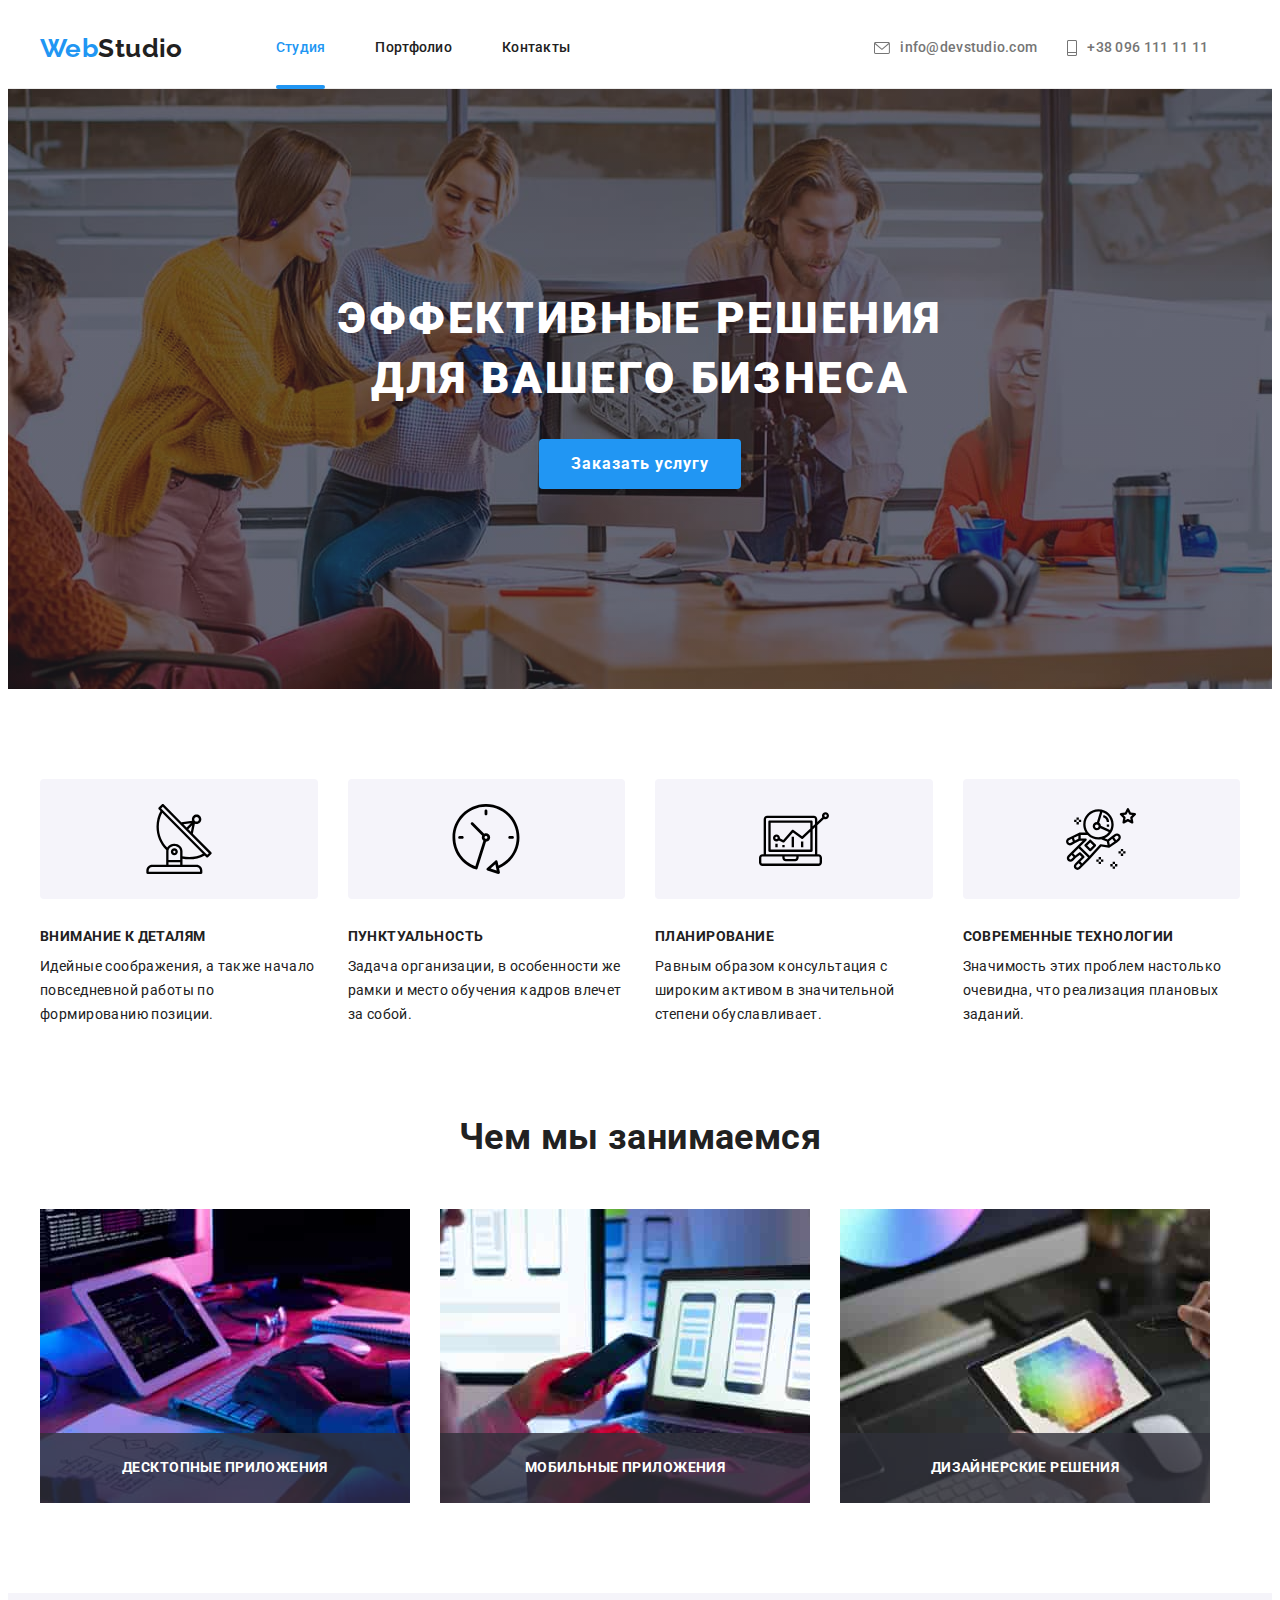
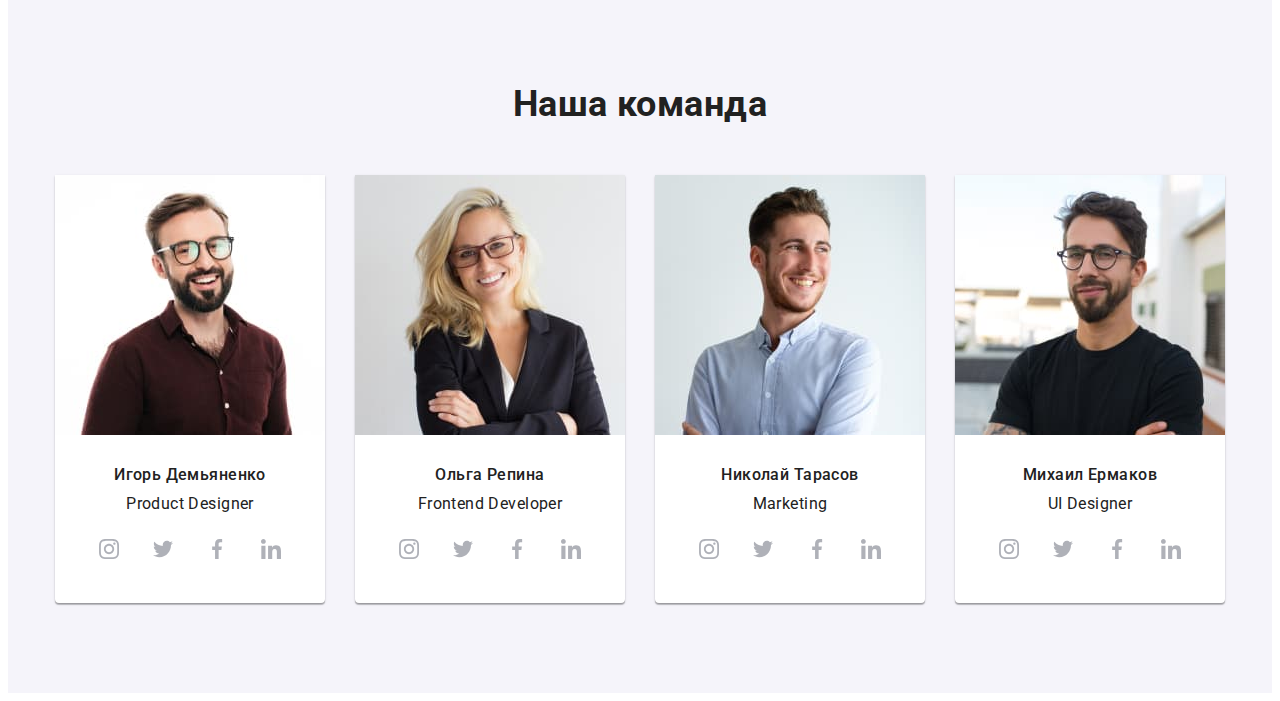
==== commit db8b4e5d: "hw-08" ====
--- a/index.html
+++ b/index.html
@@ -225,7 +225,21 @@
        <h2 class="section__title">Наша команда</h2>
     <ul class="team__list">
        <li class="team__border">
-         <img class="team__img" src="./images-svg/images-main_page/IgorDemyanenko.jpg" width="270" alt="Product Designer">
+         <picture >
+          <source srcset="
+                  ./images-svg/images-main_page-squoosh/Igor-Demyanenko-450px@1x.jpg 1x,
+                  ./images-svg/images-main_page-squoosh/Igor-Demyanenko-450px@2x.jpg 2x
+                  " media="(max-width: 767px)" />
+          <source srcset="
+                  ./images-svg/images-main_page-squoosh/Igor-Demyanenko-354px@1x.jpg 1x,
+                  ./images-svg/images-main_page-squoosh/Igor-Demyanenko-354px@2x.jpg 2x
+                  " media="(max-width: 1199px)" />
+          <source srcset="
+                  ./images-svg/images-main_page-squoosh/Igor-Demyanenko-270px@1x.jpg 1x,
+                  ./images-svg/images-main_page-squoosh/Igor-Demyanenko-270px@2x.jpg 2x
+                  " media="(min-width: 1200px)" />         
+         <img class="team__img" src="./images-svg/images-main_page-squoosh/Igor-Demyanenko-450px@1x.jpg" alt="Игорь Демьяненко">
+        </picture>
          <h3 class="team__title">Игорь Демьяненко </h3>
          <p class="team__text">Product Designer</p>
          <ul class="team__social"> 
@@ -267,7 +281,20 @@
         </li>
        </ul>
        <li class="team__border">
-         <img class="team__img" src="./images-svg/images-main_page/OlgaRepa.jpg" width="270" alt="Frontend Developer">
+          <picture>
+            <source srcset="
+                  ./images-svg/images-main_page-squoosh/Olga-Repa-450px@1x.jpg 1x,
+                  ./images-svg/images-main_page-squoosh/Olga-Repa-450px@2x.jpg 2x
+                  " media="(max-width: 767px)" />
+            <source srcset="
+                  ./images-svg/images-main_page-squoosh/Olga-Repa-354px@x.jpg 1x,
+                  ./images-svg/images-main_page-squoosh/Olga-Repa-354px@2x.jpg 2x
+                  " media="(max-width: 1199px)" />
+            <source srcset="
+                  ./images-svg/images-main_page-squoosh/Olga-Repa-270px@1x.jpg 1x,
+                  ./images-svg/images-main_page-squoosh/Olga-Repa-270px@2x.jpg 2x
+                  " media="(min-width: 1200px)" />
+            <img class="team__img" src="./images-svg/images-main_page-squoosh/Olga-Repa-450px@1x.jpg" alt="Ольга Репина">
          <h3 class="team__title">Ольга Репина</h3>
          <p class="team__text">Frontend Developer</p>
          <ul class="team__social"> 
@@ -310,8 +337,21 @@
         </ul>
        </li>
        <li class="team__border">
-         <img class="team__img" src="./images-svg/images-main_page/MukolaTarasiv.jpg" width="270" alt="Marketing">
-         <h3 class="team__title">Hиколай Тарасов </h3>
+          <picture>
+            <source srcset="
+                  ./images-svg/images-main_page-squoosh/Mukola-Tarasiv-450px@1x.jpg 1x,
+                  ./images-svg/images-main_page-squoosh/Mukola-Tarasiv-450px@2x.jpg 2x
+                  " media="(max-width: 767px)" />
+            <source srcset="
+                  ./images-svg/images-main_page-squoosh/Mukola-Tarasiv-354px@1x.jpg 1x,
+                  ./images-svg/images-main_page-squoosh/Mukola-Tarasiv-354px@2x.jpg 2x
+                  " media="(max-width: 1199px)" />
+            <source srcset="
+                  ./images-svg/images-main_page-squoosh/Mukola-Tarasiv-270px@1x.jpg 1x,
+                  ./images-svg/images-main_page-squoosh/Mukola-Tarasiv-270px@2x.jpg 2x
+                  " media="(min-width: 1200px)" />
+            <img class="team__img" src="./images-svg/images-main_page-squoosh/Mukola-Tarasiv-450px@1x.jpg" alt="Hиколай Тарасов">
+         <h3 class="team__title">Hиколай Тарасов</h3>
          <p class="team__text">Marketing</p>
          <ul class="team__social"> 
           <li class="social">
@@ -353,7 +393,20 @@
         </ul>
        </li>
        <li class="team__border">
-         <img class="team__img" src="./images-svg/images-main_page/MuhailoJarmakov.jpg" width="270" alt="UI Designer">
+        <picture>
+          <source srcset="
+                                  ./images-svg/images-main_page-squoosh/Muhailo-Jarmakov-450px@1x.jpg 1x,
+                                  ./images-svg/images-main_page-squoosh/Muhailo-Jarmakov-450px@2x.jpg 2x
+                                  " media="(max-width: 767px)" />
+          <source srcset="
+                                  ./images-svg/images-main_page-squoosh/Muhailo-Jarmakov-354px@1x.jpg 1x,
+                                  ./images-svg/images-main_page-squoosh/Muhailo-Jarmakov-354px@2x.jpg 2x
+                                  " media="(max-width: 1199px)" />
+          <source srcset="
+                                  ./images-svg/images-main_page-squoosh/Muhailo-Jarmakov-270px@1x.jpg 1x,
+                                  ./images-svg/images-main_page-squoosh/Muhailo-Jarmakov-270px@2x.jpg 2x
+                                  " media="(min-width: 1200px)" />
+          <img class="team__img" src="./images-svg/images-main_page-squoosh/Muhailo-Jarmakov-450px@1x.jpg" alt="Михаил Ермаков">
          <h3 class="team__title"> Михаил Ермаков </h3>
           <p class="team__text">UI Designer</p>
           <ul class="team__social"> 
--- a/css/main.min.css
+++ b/css/main.min.css
@@ -1 +1 @@
-:root{--main-title-color: #fff;--primery-text-colot: #212121;--tiele-text-color: #757575;--accent-color: #2196F3;--accent-color-hover: #188CE8;--primery-button-colot: #fff;--logo-header-color: #212121;--logo-footer-color: #fff;--input-color-bacgraund: #fff;--border-header-color: #ECECEC;--form-modal-icon: #212121;--form-modal-lable-text: #2196f3;--form-modal-input-textarea: rgba(117, 117, 117, 0.5);--imput-color-placeholder: #bebebe}body{font-family:"Roboto",sans-serif;font-size:14px;letter-spacing:.03em;background-color:#fff;color:var(--primery-text-colot)}h1,h2,h3,h4,h5,h6,p,ul{margin:0}img{display:block;max-width:100%;height:auto}.section{padding-bottom:90px;padding-top:90px}@media screen and (max-width: 1199px){.section{padding-bottom:60px;padding-top:60px}}.container{margin-left:auto;margin-right:auto;padding-left:15px;padding-right:15px}@media screen and (min-width: 480px){.container{width:480px}}@media screen and (min-width: 768px){.container{width:768px}}@media screen and (min-width: 1200px){.container{width:1200px}}@media screen and (max-width: 479px){.mobile-container{padding:34px 30px}}@media screen and (max-width: 767px){.mobile-container{display:none;position:absolute;top:0;left:0;width:100%;background-color:#fff;text-align:center;padding:48px 40px;z-index:900}}@media screen and (min-width: 768px){.mobile-container{display:-webkit-box;display:-ms-flexbox;display:flex;gap:84px}}@media screen and (min-width: 1200px){.mobile-container{gap:304px}}.mobile-container.is-open{display:-webkit-box;display:-ms-flexbox;display:flex;-webkit-box-orient:vertical;-webkit-box-direction:normal;-ms-flex-direction:column;flex-direction:column;-ms-flex-line-pack:start;align-content:flex-start;-webkit-box-pack:justify;-ms-flex-pack:justify;justify-content:space-between;width:100vw;height:100vh}.advantage__title{width:1px;height:1px;margin:-1px;border:0;padding:0;white-space:nowrap;-webkit-clip-path:inset(100%);clip-path:inset(100%);clip:rect(0 0 0 0);overflow:hidden}.team__list,.team__social,.work__list,.advantage__list,.header__site-nav,.header__contact-site,.header__social-list{padding:0;margin:0;list-style:none}.header__contact-link{display:-webkit-box;display:-ms-flexbox;display:flex;-webkit-box-align:center;-ms-flex-align:center;align-items:center}.team__list{display:-webkit-box;display:-ms-flexbox;display:flex;-ms-flex-wrap:wrap;flex-wrap:wrap}@media screen and (min-width: 767px){.header__main-nav{margin-left:88px;margin-bottom:0px}}@media screen and (min-width: 1200px){.header__main-nav{margin-left:93px;margin-bottom:0px}}.header{border-bottom:1px solid var(--border-header-color);position:relative}.header__contact-heder-nav{display:-webkit-box;display:-ms-flexbox;display:flex;-webkit-box-align:center;-ms-flex-align:center;align-items:center;min-height:60px}@media screen and (max-width: 767px){.header__contact-heder-nav{width:100%;-webkit-box-pack:justify;-ms-flex-pack:justify;justify-content:space-between}}.header__site-nav{display:-webkit-box;display:-ms-flexbox;display:flex;-webkit-box-orient:vertical;-webkit-box-direction:normal;-ms-flex-direction:column;flex-direction:column;-webkit-box-align:start;-ms-flex-align:start;align-items:flex-start;gap:32px}@media screen and (min-width: 768px){.header__site-nav{-webkit-box-orient:horizontal;-webkit-box-direction:normal;-ms-flex-direction:row;flex-direction:row;gap:50px}}.header__link{font-style:normal;font-weight:500;font-size:40px;line-height:1.17;letter-spacing:.02em;text-decoration:none;padding:16px 0px;-webkit-transition:color 250ms cubic-bezier(0.4, 0, 0.2, 1);transition:color 250ms cubic-bezier(0.4, 0, 0.2, 1);color:var(--title-text-color)}@media screen and (min-width: 768px){.header__link{display:block;position:relative;padding-top:32px;padding-bottom:32px;font-size:14px;line-height:1.14}.header__link--active{color:var(--accent-color)}.header__link--active::after{content:"";position:absolute;bottom:-1px;display:block;width:100%;height:4px;border-radius:2px;background-color:var(--accent-color)}}.header__link:hover,.header__link:focus,.header__link:active{color:var(--accent-color)}.header__social-list{display:-webkit-box;display:-ms-flexbox;display:flex}@media screen and (max-width: 377px){.header__social-list{-ms-flex-wrap:wrap;flex-wrap:wrap;row-gap:10px}}@media screen and (min-width: 768px){.header__social-list{display:none}}.header__social-item:not(:last-child){border-right:1px solid rgba(33,33,33,.2);margin-right:10px}.header__social-link{padding-right:10px;text-decoration:none;color:var(--accent-color)}.header__logo-link{font-family:"Raleway";font-weight:700;font-size:26px;line-height:1.19;text-decoration:none;color:var(--accent-color)}.header__logo-color{color:var(--logo-header-color)}.logo__text--white{color:var(--logo-footer-color)}.logo__footer{display:inline-block;margin-bottom:20px}.header__button{display:-webkit-inline-box;display:-ms-inline-flexbox;display:inline-flex;margin:0;padding:0;border:none;background-color:rgba(0,0,0,0);cursor:pointer;z-index:990}@media screen and (min-width: 768px){.header__button{display:none}}.header__button:hover .icon-menu-close,.header__button:hover .icon-menu-open{fill:var(--accent-color)}.header__button .icon-menu-close{display:none}.header__button.is-open .icon-menu-close{display:block}.header__button.is-open .icon-menu-open{display:none}.header__contact-site{display:-webkit-box;display:-ms-flexbox;display:flex;-webkit-box-orient:vertical;-webkit-box-direction:reverse;-ms-flex-direction:column-reverse;flex-direction:column-reverse}@media screen and (min-width: 768px){.header__contact-site{-webkit-box-orient:vertical;-webkit-box-direction:normal;-ms-flex-direction:column;flex-direction:column;-webkit-box-pack:center;-ms-flex-pack:center;justify-content:center}}@media screen and (min-width: 1200px){.header__contact-site{display:-webkit-box;display:-ms-flexbox;display:flex;-webkit-box-orient:horizontal;-webkit-box-direction:normal;-ms-flex-direction:row;flex-direction:row;gap:30px;-webkit-box-align:center;-ms-flex-align:center;align-items:center}}.header__contact-link{font-weight:500;font-size:24px;font-style:normal;line-height:1.17;letter-spacing:.02em;text-decoration:none;padding:16px 0px;-webkit-transition:color 250ms cubic-bezier(0.4, 0, 0.2, 1);transition:color 250ms cubic-bezier(0.4, 0, 0.2, 1);color:var(--tiele-text-color)}@media screen and (min-width: 768px){.header__contact-link{line-height:1.14;font-size:12px;padding:5px 0px}}@media screen and (min-width: 1200px){.header__contact-link{font-size:14px}}.header__contact-link:hover,.header__contact-link:focus,.header__contact-link:active{color:var(--accent-color)}.header__contact-link--size{font-size:34px}@media screen and (max-width: 377px){.header__contact-link--size{font-size:24px}}@media screen and (min-width: 768px){.header__contact-link--size{font-size:12px}}@media screen and (min-width: 1200px){.header__contact-link--size{font-size:14px}}.header__icon{display:none}@media screen and (min-width: 768px){.header__icon{display:block;fill:currentColor;margin-right:8px}}@media screen and (min-width: 1200px){.header__icon{margin-right:10px}}@media screen and (max-width: 1199px){.header__icon--size-mail{width:14x;height:10px}}@media screen and (min-width: 1200px){.header__icon--size-mail{width:16px;height:12px}}@media screen and (min-width: 1200px){.header__icon--size-phone{width:10px;height:14px}}@media screen and (min-width: 1200px){.header__icon--size-phone{width:10px;height:16px}}.hero{margin-left:auto;margin-right:auto;padding-top:118px;padding-bottom:118px;text-align:center;background-image:-webkit-gradient(linear, left top, right top, from(rgba(47, 48, 58, 0.4)), to(rgba(47, 48, 58, 0.4))),url("../images-svg/hero/hero-backgraund-480px@1x.jpg");background-image:linear-gradient(to right, rgba(47, 48, 58, 0.4), rgba(47, 48, 58, 0.4)),url("../images-svg/hero/hero-backgraund-480px@1x.jpg");background-repeat:no-repeat;background-size:cover;background-position:center;background-color:#2f303a}@media screen and (min-device-pixel-ratio: 2),screen and (-webkit-min-device-pixel-ratio: 2),screen and (min-resolution: 192dpi),screen and (min-resolution: 2dppx){.hero{background-image:-webkit-gradient(linear, left top, right top, from(rgba(47, 48, 58, 0.4)), to(rgba(47, 48, 58, 0.4))),url("../images-svg/hero/hero-backgraund-480px@2x.jpg");background-image:linear-gradient(to right, rgba(47, 48, 58, 0.4), rgba(47, 48, 58, 0.4)),url("../images-svg/hero/hero-backgraund-480px@2x.jpg")}}@media screen and (min-width: 576px){.hero{background-image:-webkit-gradient(linear, left top, right top, from(rgba(47, 48, 58, 0.4)), to(rgba(47, 48, 58, 0.4))),url("../images-svg/hero/hero-backgraund-768px@1x.jpg");background-image:linear-gradient(to right, rgba(47, 48, 58, 0.4), rgba(47, 48, 58, 0.4)),url("../images-svg/hero/hero-backgraund-768px@1x.jpg")}}@media screen and (min-width: 576px)and (min-device-pixel-ratio: 2),screen and (min-width: 576px)and (-webkit-min-device-pixel-ratio: 2),screen and (min-width: 576px)and (min-resolution: 192dpi),screen and (min-width: 576px)and (min-resolution: 2dppx){.hero{background-image:-webkit-gradient(linear, left top, right top, from(rgba(47, 48, 58, 0.4)), to(rgba(47, 48, 58, 0.4))),url("../images-svg/hero/hero-backgraund-768px@2x.jpg");background-image:linear-gradient(to right, rgba(47, 48, 58, 0.4), rgba(47, 48, 58, 0.4)),url("../images-svg/hero/hero-backgraund-768px@2x.jpg")}}@media screen and (min-width: 1200px){.hero{padding-top:200px;padding-bottom:200px;max-width:1600px;background-image:-webkit-gradient(linear, left top, right top, from(rgba(47, 48, 58, 0.4)), to(rgba(47, 48, 58, 0.4))),url("../images-svg/hero/hero-backgraund-1600px@1x.jpg");background-image:linear-gradient(to right, rgba(47, 48, 58, 0.4), rgba(47, 48, 58, 0.4)),url("../images-svg/hero/hero-backgraund-1600px@1x.jpg")}}@media screen and (min-width: 1200px)and (min-device-pixel-ratio: 2),screen and (min-width: 1200px)and (-webkit-min-device-pixel-ratio: 2),screen and (min-width: 1200px)and (min-resolution: 192dpi),screen and (min-width: 1200px)and (min-resolution: 2dppx){.hero{background-image:-webkit-gradient(linear, left top, right top, from(rgba(47, 48, 58, 0.4)), to(rgba(47, 48, 58, 0.4))),url("../images-svg/hero/hero-backgraund-1600px@2x.jpg");background-image:linear-gradient(to right, rgba(47, 48, 58, 0.4), rgba(47, 48, 58, 0.4)),url("../images-svg/hero/hero-backgraund-1600px@2x.jpg")}}.hero__title{margin-bottom:30px;color:#fff;font-weight:900;font-size:26px;line-height:1.62;letter-spacing:.06em;text-transform:uppercase}@media screen and (min-width: 768px){.hero__title{max-width:360px;margin-left:auto;margin-right:auto}}@media screen and (min-width: 1200px){.hero__title{max-width:696px;font-size:44px;line-height:1.36}}.hero-button{padding:10px 32px;font-family:inherit;font-weight:700;font-size:16px;line-height:1.88;text-align:center;letter-spacing:.06em;cursor:pointer;color:#fff;background:var(--accent-color);-webkit-box-shadow:0px 4px 4px rgba(0,0,0,.15);box-shadow:0px 4px 4px rgba(0,0,0,.15);border-radius:4px;border:none;-webkit-transition:background-color 250ms cubic-bezier(0.4, 0, 0.2, 1);transition:background-color 250ms cubic-bezier(0.4, 0, 0.2, 1)}.hero-button:hover,.hero-button:focus,.hero-button:active{background-color:var(--accent-color-hover)}.modal{cursor:pointer;position:absolute;top:50%;left:50%;padding:40px;overflow-y:auto;-webkit-transform:translate(-50%, -50%) scale(1);transform:translate(-50%, -50%) scale(1);background-color:#fff;-webkit-box-shadow:0px 1px 3px rgba(0,0,0,.12),0px 1px 1px rgba(0,0,0,.14),0px 2px 1px rgba(0,0,0,.2);box-shadow:0px 1px 3px rgba(0,0,0,.12),0px 1px 1px rgba(0,0,0,.14),0px 2px 1px rgba(0,0,0,.2);border-radius:4px;-webkit-transition-duration:250ms;transition-duration:250ms;-webkit-transition-timing-function:cubic-bezier(0.4, 0, 0.2, 1);transition-timing-function:cubic-bezier(0.4, 0, 0.2, 1)}@media screen and (max-width: 479px){.modal{padding:15px;width:calc(100% - 20px)}}@media screen and (min-width: 480px)and (max-width: 1199px){.modal{width:450px}}.modal__button-close{cursor:pointer;position:absolute;top:8px;right:8px;width:30px;height:30px;border-radius:50%;background:#fff;border:1px solid rgba(0,0,0,.1);-webkit-transition:color 250ms cubic-bezier(0.4, 0, 0.2, 1);transition:color 250ms cubic-bezier(0.4, 0, 0.2, 1)}.modal__icon-close:focus,.modal__icon-close:hover{fill:#2196f3}.modal__icon-close{position:absolute;top:8px;right:8px;width:11px;height:11px;fill:#212121;-webkit-transition-duration:250ms;transition-duration:250ms;-webkit-transition-timing-function:cubic-bezier(0.4, 0, 0.2, 1);transition-timing-function:cubic-bezier(0.4, 0, 0.2, 1)}.form__modal-title{font-family:"Roboto";font-style:normal;font-weight:700;font-size:20px;line-height:1.15;text-align:center;letter-spacing:.03em;color:var(--primery-text-colot);margin-bottom:30px}.form{display:-webkit-box;display:-ms-flexbox;display:flex;-webkit-box-orient:vertical;-webkit-box-direction:normal;-ms-flex-direction:column;flex-direction:column;-webkit-box-align:center;-ms-flex-align:center;align-items:center}.form__modal{margin-bottom:10px;width:100%}.form__modal-lable{text-align:left;display:block;font-family:"Roboto";font-style:normal;font-weight:400;font-size:12px;line-height:1.16;letter-spacing:.03em;color:var(--tiele-text-color);margin-bottom:4px}.form__modal-lable-text{padding-left:.3rem;font-size:12px;line-height:1.17;text-decoration:underline;-webkit-text-decoration-skip-ink:none;text-decoration-skip-ink:none;color:var(--form-modal-lable-text)}@media screen and (min-width: 1200px){.form__modal-lable-text{font-size:14px;line-height:1.17}}.form__modal-input::-webkit-input-placeholder{color:var(--imput-color-placeholder)}.form__modal-input::-moz-placeholder{color:var(--imput-color-placeholder)}.form__modal-input:-ms-input-placeholder{color:var(--imput-color-placeholder)}.form__modal-input::-ms-input-placeholder{color:var(--imput-color-placeholder)}.form__modal-input::placeholder{color:var(--imput-color-placeholder)}.form__modal-input{width:100%;height:40px;padding:12px 42px;background:var(--input-color-bacgraund);border:1px solid rgba(33,33,33,.2);border-radius:4px;-webkit-transition-duration:250ms;transition-duration:250ms;-webkit-transition-timing-function:cubic-bezier(0.4, 0, 0.2, 1);transition-timing-function:cubic-bezier(0.4, 0, 0.2, 1);outline:none}.form__modal-input-textarea{padding:12px 16px;height:120px;font-size:14px;line-height:1.14;letter-spacing:.01em;resize:none}.form__modal-input:focus{border:1px solid #2196f3;border-radius:4px}.form__modal-input:focus+.form__modal-icon{fill:#2196f3}.form__modal-inner{position:relative}.form__modal-icon{position:absolute;left:15px;top:50%;-webkit-transform:translateY(-50%);transform:translateY(-50%);width:18px;height:18px;color:var(--form-modal-icon);-webkit-transition-duration:250ms;transition-duration:250ms;-webkit-transition-timing-function:cubic-bezier(0.4, 0, 0.2, 1);transition-timing-function:cubic-bezier(0.4, 0, 0.2, 1)}.form__modal-button{cursor:pointer;color:#fff;background-color:#2196f3;font-style:normal;font-weight:700;font-size:16px;line-height:1.8;letter-spacing:.06em;width:200px;height:50px;border:none;-webkit-box-shadow:0px 4px 4px rgba(0,0,0,.15);box-shadow:0px 4px 4px rgba(0,0,0,.15);border-radius:4px;-webkit-transition-duration:250ms;transition-duration:250ms;-webkit-transition-timing-function:cubic-bezier(0.4, 0, 0.2, 1);transition-timing-function:cubic-bezier(0.4, 0, 0.2, 1)}.backdrop{position:fixed;top:0;left:0;width:100%;height:100%;display:-webkit-box;display:-ms-flexbox;display:flex;-webkit-box-pack:center;-ms-flex-pack:center;justify-content:center;-webkit-box-align:center;-ms-flex-align:center;align-items:center;opacity:1;z-index:1;-webkit-transition-duration:250ms;transition-duration:250ms;-webkit-transition-timing-function:cubic-bezier(0.4, 0, 0.2, 1);transition-timing-function:cubic-bezier(0.4, 0, 0.2, 1)}.backdrop.is-hidden{opacity:0;pointer-events:none;visibility:hidden}.backdrop.is-hidden .modal{-webkit-transform:translate(-50%, -50%) scale(2);transform:translate(-50%, -50%) scale(2)}.button:hover,.button:focus{color:var(--primery-button-colot);background-color:#188ce8;-webkit-box-shadow:0px 3px 1px rgba(0,0,0,.1),0px 1px 2px rgba(0,0,0,.08),0px 2px 2px rgba(0,0,0,.12);box-shadow:0px 3px 1px rgba(0,0,0,.1),0px 1px 2px rgba(0,0,0,.08),0px 2px 2px rgba(0,0,0,.12);border-radius:4px}@media screen and (min-width: 768px){.advantage__list{display:-webkit-box;display:-ms-flexbox;display:flex;-ms-flex-wrap:wrap;flex-wrap:wrap;margin:-15px}}@media screen and (min-width: 768px){.features{width:calc((100% - 60px)/2);margin:15px}}@media screen and (min-width: 1200px){.features{width:calc((100% - 120px)/4);margin:15px}}@media screen and (max-width: 767px){.features:not(:last-child){margin-bottom:30px}}.features__title{margin-bottom:10px;font-weight:700;font-size:14px;line-height:1.14;text-transform:uppercase}@media screen and (max-width: 767px){.features__title{text-align:center}}.features__text{font-size:14px;line-height:1.71;color:var(--primary-text-color)}.features__item{display:-webkit-box;display:-ms-flexbox;display:flex;-webkit-box-pack:center;-ms-flex-pack:center;justify-content:center;-webkit-box-align:center;-ms-flex-align:center;align-items:center;max-width:100%;height:120px;margin-bottom:30px;background:#f5f4fa;border-radius:4px}.work{padding-top:0}.work__list{display:-webkit-box;display:-ms-flexbox;display:flex}.work__images{position:relative;margin-right:30px}.work__images:nth-child(3n){margin-right:0}.work__text{position:absolute;bottom:0;display:-webkit-box;display:-ms-flexbox;display:flex;height:70px;width:100%;-webkit-box-pack:center;-ms-flex-pack:center;justify-content:center;-webkit-box-align:center;-ms-flex-align:center;align-items:center;font-weight:700;font-size:14px;line-height:1.14;text-align:center;letter-spacing:.03em;text-transform:uppercase;color:#fff;background:rgba(47,48,58,.8)}@media screen and (max-width: 1199px){.work{display:none}}.team{background:#f5f4fa}.team__list{-webkit-box-pack:center;-ms-flex-pack:center;justify-content:center;gap:30px}.team__list .team__list{width:450px;background:#fff;-webkit-box-shadow:0px 1px 3px rgba(0,0,0,.12),0px 1px 1px rgba(0,0,0,.14),0px 2px 1px rgba(0,0,0,.2);box-shadow:0px 1px 3px rgba(0,0,0,.12),0px 1px 1px rgba(0,0,0,.14),0px 2px 1px rgba(0,0,0,.2);border-radius:0px 0px 4px 4px}@media screen and (min-width: 768px){.team__list .team__list{width:354px}}@media screen and (min-width: 1200px){.team__list .team__list{width:270px}}.team__list .team__title{font-weight:500;margin-top:30px;margin-bottom:10px;font-size:16px;line-height:1.19;text-align:center}.team__list .team__text{margin-bottom:16px;font-size:16px;line-height:1.19;text-align:center}.team__social{display:-webkit-box;display:-ms-flexbox;display:flex;-webkit-box-pack:center;-ms-flex-pack:center;justify-content:center;margin-bottom:30px}.social__link{display:-webkit-box;display:-ms-flexbox;display:flex;-webkit-box-pack:center;-ms-flex-pack:center;justify-content:center;-webkit-box-align:center;-ms-flex-align:center;align-items:center;width:44px;height:44px;border-radius:50%;background-color:rgba(0,0,0,0);-webkit-transition:background-color 250ms cubic-bezier(0.4, 0, 0.2, 1),-webkit-filter 250ms cubic-bezier(0.4, 0, 0.2, 1);transition:background-color 250ms cubic-bezier(0.4, 0, 0.2, 1),-webkit-filter 250ms cubic-bezier(0.4, 0, 0.2, 1);transition:background-color 250ms cubic-bezier(0.4, 0, 0.2, 1),filter 250ms cubic-bezier(0.4, 0, 0.2, 1);transition:background-color 250ms cubic-bezier(0.4, 0, 0.2, 1),filter 250ms cubic-bezier(0.4, 0, 0.2, 1),-webkit-filter 250ms cubic-bezier(0.4, 0, 0.2, 1)}.social__link:hover,.social__link:focus,.social__link:active{background:var(--accent-color);-webkit-filter:drop-shadow(0px 4px 4px rgba(0, 0, 0, 0.25));filter:drop-shadow(0px 4px 4px rgba(0, 0, 0, 0.25))}.social__link:hover .social__icon,.social__link:focus .social__icon,.social__link:active .social__icon{fill:#fff}.social__icon{fill:#afb1b8;-webkit-transition:fill 250ms cubic-bezier(0.4, 0, 0.2, 1);transition:fill 250ms cubic-bezier(0.4, 0, 0.2, 1)}.team__social .social+.social{margin-left:10px}.footer{background-color:#2f303a;padding-top:60px;padding-bottom:60px}.footer__logo-color{color:var(--logo-footer-color)}.footer__address-contact{margin-bottom:9px;font-weight:normal}.footer__contact{padding-left:0px}.footer__address{margin-top:20px}.footer__address-link{color:var(--main-title-color);text-decoration:none;font-style:normal;font-weight:400;font-size:14px;line-height:1.71;letter-spacing:.03em}.footer__contact-link{color:var(--tiele-text-color);text-decoration:none;font-style:normal;font-weight:500;font-size:14px;line-height:1.14;letter-spacing:.02em}.footer__join-text{font-style:normal;font-weight:700;font-size:14px;line-height:1.14;letter-spacing:.03em;text-transform:uppercase;margin-bottom:20px;color:#fff}.footer__join{min-width:206px}.footer .social__item{background-color:rgba(255,255,255,.1)}.footer__item{min-width:231px;margin-right:70px}.footer .footer__join-social{padding-left:0px;padding-right:0px;display:-webkit-box;display:-ms-flexbox;display:flex}.footer .container{display:-webkit-box;display:-ms-flexbox;display:flex;-webkit-box-align:baseline;-ms-flex-align:baseline;align-items:baseline}.footer__join .social+.social{margin-left:10px}.servisces__title{display:none}.servisces__button{-webkit-box-pack:center;-ms-flex-pack:center;justify-content:center;display:-webkit-box;display:-ms-flexbox;display:flex;margin-bottom:50px}.servisces__text-button{margin-right:8px}.services .servisces__pointer:hover,.services .servisces__pointer:focus{color:var(--primery-button-colot);background-color:#2196f3;-webkit-box-shadow:0px 3px 1px rgba(0,0,0,.1),0px 1px 2px rgba(0,0,0,.08),0px 2px 2px rgba(0,0,0,.12);box-shadow:0px 3px 1px rgba(0,0,0,.1),0px 1px 2px rgba(0,0,0,.08),0px 2px 2px rgba(0,0,0,.12);border-radius:4px}.servisces__pointer{cursor:pointer;color:var(--primery-text-colot);background-color:#f5f4fa;padding-top:6px;padding-right:22px;padding-bottom:6px;padding-left:22px;font-weight:500;font-size:16px;line-height:1.62;letter-spacing:.03em;border-radius:4px;border:none;-webkit-transition-duration:250ms;transition-duration:250ms;-webkit-transition-timing-function:cubic-bezier(0.4, 0, 0.2, 1);transition-timing-function:cubic-bezier(0.4, 0, 0.2, 1)}.service .title{font-weight:700;font-size:18px;line-height:3;letter-spacing:.06em}.portfolio-project{display:-webkit-box;display:-ms-flexbox;display:flex;-ms-flex-wrap:wrap;flex-wrap:wrap;gap:30px}.portfolio-project-img{display:block}.portfolio-project__inner{padding-top:20px;padding-right:24px;padding-bottom:20px;padding-left:24px;border-top:20px;border-right:24px;border-bottom:20px;border-left:24px;border:1px solid #eee}.portfolio-project__title{font-style:normal;font-weight:700;font-size:18px;line-height:2;letter-spacing:.06em;margin-bottom:4px;color:var(--primery-text-colot)}.services .portfolio-project__text{color:var(--tiele-text-color);font-weight:400;font-size:16px;line-height:1.87;letter-spacing:.03em}.portfolio__project-item{display:block;text-decoration:none}.portfolio__project-list .portfolio__project-item:hover,.portfolio__project-list .portfolio__project-item:focus{-webkit-box-shadow:0px 1px 1px rgba(0,0,0,.12),0px 4px 4px rgba(0,0,0,.06),1px 4px 6px rgba(0,0,0,.16);box-shadow:0px 1px 1px rgba(0,0,0,.12),0px 4px 4px rgba(0,0,0,.06),1px 4px 6px rgba(0,0,0,.16);-webkit-transition-duration:250ms;transition-duration:250ms;-webkit-transition-timing-function:cubic-bezier(0.4, 0, 0.2, 1);transition-timing-function:cubic-bezier(0.4, 0, 0.2, 1)}.portfolio__project-overlay{position:relative;overflow:hidden}.portfolio__project-overlay:hover .portfolio__project-overlay-text{-webkit-transform:translateY(0);transform:translateY(0)}.portfolio__project-overlay-text{position:absolute;bottom:0;padding:63px 24px;width:100%;height:100%;font-size:18px;line-height:1.56;color:#fff;background-color:rgba(33,150,243,.9);-webkit-transform:translateY(101%);transform:translateY(101%);-webkit-transition:-webkit-transform 250ms cubic-bezier(0.4, 0, 0.2, 1);transition:-webkit-transform 250ms cubic-bezier(0.4, 0, 0.2, 1);transition:transform 250ms cubic-bezier(0.4, 0, 0.2, 1);transition:transform 250ms cubic-bezier(0.4, 0, 0.2, 1), -webkit-transform 250ms cubic-bezier(0.4, 0, 0.2, 1)}.clients__title{font-style:normal;font-weight:700;font-size:36px;line-height:1.16;text-align:center;letter-spacing:.03em;color:var(--primery-text-colot);margin-bottom:50px}.clients__list{display:-webkit-box;display:-ms-flexbox;display:flex;-webkit-box-pack:justify;-ms-flex-pack:justify;justify-content:space-between}.clients__icon{fill:#afb1b8}.clients__border{-webkit-box-pack:center;-ms-flex-pack:center;justify-content:center;-webkit-box-align:center;-ms-flex-align:center;align-items:center;width:170px;height:92px;border:1px solid #afb1b8;border-radius:4px;padding-top:16px;padding-left:32px;-webkit-transition-duration:250ms;transition-duration:250ms;-webkit-transition-timing-function:cubic-bezier(0.4, 0, 0.2, 1);transition-timing-function:cubic-bezier(0.4, 0, 0.2, 1)}.clients__link:hover .clients__icon,.clients__link:focus .clients__icon{fill:#2196f3}.clients__link:hover .clients__border,.clients__link:focus .clients__border{border-color:#2196f3}.checkbox{margin-bottom:30px;display:-webkit-box;display:-ms-flexbox;display:flex;-ms-flex-wrap:wrap;flex-wrap:wrap}.checkbox__lable{display:-webkit-box;display:-ms-flexbox;display:flex;font-weight:400;font-size:12px;letter-spacing:.03em;color:var(--tiele-text-color);-ms-flex-negative:0;flex-shrink:0;margin-top:0px;padding-left:24px;display:inline-block;position:relative}@media screen and (min-width: 1200px){.checkbox__lable{font-size:14px;line-height:1.71}}.checkbox__input{-webkit-appearance:none;-moz-appearance:none;appearance:none}.checkbox__icon{position:absolute;left:0;top:50%;-webkit-transform:translateY(-50%);transform:translateY(-50%)}.checkbox__icon-check{position:absolute;fill:#fff;background:#2196f3;border:.2px solid #2196f3;border-radius:2px;opacity:0;-webkit-transition:opacity 250ms cubic-bezier(0.4, 0, 0.2, 1);transition:opacity 250ms cubic-bezier(0.4, 0, 0.2, 1)}.checkbox__input:checked~.checkbox__icon-check{opacity:1}.subscribe{margin-left:auto}.subscribe__form{display:-webkit-box;display:-ms-flexbox;display:flex;-webkit-box-orient:vertical;-webkit-box-direction:normal;-ms-flex-direction:column;flex-direction:column}.subscribe__lable{display:-webkit-box;display:-ms-flexbox;display:flex;-webkit-box-orient:vertical;-webkit-box-direction:normal;-ms-flex-direction:column;flex-direction:column;cursor:pointer;font-family:"Roboto";font-style:normal;text-transform:uppercase;font-weight:700;font-size:14px;line-height:1.14;letter-spacing:.03em;color:#fff;margin-bottom:20px}.subscribe__control{display:-webkit-box;display:-ms-flexbox;display:flex;position:relative}.subscribe__input{display:-webkit-box;display:-ms-flexbox;display:flex;padding-left:16px;width:358px;height:50px;font-family:"Roboto";font-style:normal;font-weight:400;font-size:16px;line-height:1.25;letter-spacing:inherit;background-color:inherit;color:#fff;border:1px solid rgba(255,255,255,.3);-webkit-filter:drop-shadow(0px 4px 4px rgba(0, 0, 0, 0.15));filter:drop-shadow(0px 4px 4px rgba(0, 0, 0, 0.15));border-radius:4px}.subscribe__icon{position:absolute;right:28px;top:50%;-webkit-transform:translateY(-50%);transform:translateY(-50%);-webkit-transition-duration:250ms;transition-duration:250ms;-webkit-transition-timing-function:cubic-bezier(0.4, 0, 0.2, 1);transition-timing-function:cubic-bezier(0.4, 0, 0.2, 1)}.subscribe__button{display:-webkit-box;display:-ms-flexbox;display:flex;-webkit-box-align:center;-ms-flex-align:center;align-items:center;-webkit-box-pack:center;-ms-flex-pack:center;justify-content:center;display:-webkit-inline-box;display:-ms-inline-flexbox;display:inline-flex;margin:auto;padding-top:10px;padding-right:29px;padding-bottom:10px;cursor:pointer;margin-left:12px;color:#fff;background-color:#2196f3;font-style:normal;font-weight:700;font-size:16px;line-height:1.87;letter-spacing:.06em;min-width:200px;min-height:50px;border:none;-webkit-box-shadow:0px 4px 4px rgba(0,0,0,.15);box-shadow:0px 4px 4px rgba(0,0,0,.15);border-radius:4px;-webkit-transition-duration:250ms;transition-duration:250ms;-webkit-transition-timing-function:cubic-bezier(0.4, 0, 0.2, 1);transition-timing-function:cubic-bezier(0.4, 0, 0.2, 1)}.work__title,.section__title{margin-bottom:50px;font-weight:700;font-size:36px;line-height:1.17;text-align:center}/*# sourceMappingURL=main.min.css.map */+:root{--main-title-color: #fff;--primery-text-colot: #212121;--tiele-text-color: #757575;--accent-color: #2196F3;--accent-color-hover: #188CE8;--primery-button-colot: #fff;--logo-header-color: #212121;--logo-footer-color: #fff;--input-color-bacgraund: #fff;--border-header-color: #ECECEC;--form-modal-icon: #212121;--form-modal-lable-text: #2196f3;--form-modal-input-textarea: rgba(117, 117, 117, 0.5);--imput-color-placeholder: #bebebe}body{font-family:"Roboto",sans-serif;font-size:14px;letter-spacing:.03em;background-color:#fff;color:var(--primery-text-colot)}h1,h2,h3,h4,h5,h6,p,ul{margin:0}img{display:block;max-width:100%;height:auto}.section{padding-bottom:90px;padding-top:90px}@media screen and (max-width: 1199px){.section{padding-bottom:60px;padding-top:60px}}.container{margin-left:auto;margin-right:auto;padding-left:15px;padding-right:15px}@media screen and (min-width: 480px){.container{width:480px}}@media screen and (min-width: 768px){.container{width:768px}}@media screen and (min-width: 1200px){.container{width:1200px}}@media screen and (max-width: 479px){.mobile-container{padding:34px 30px}}@media screen and (max-width: 767px){.mobile-container{display:none;position:absolute;top:0;left:0;width:100%;background-color:#fff;text-align:center;padding:48px 40px;z-index:900}}@media screen and (min-width: 768px){.mobile-container{display:-webkit-box;display:-ms-flexbox;display:flex;gap:84px}}@media screen and (min-width: 1200px){.mobile-container{gap:304px}}.mobile-container.is-open{display:-webkit-box;display:-ms-flexbox;display:flex;-webkit-box-orient:vertical;-webkit-box-direction:normal;-ms-flex-direction:column;flex-direction:column;-ms-flex-line-pack:start;align-content:flex-start;-webkit-box-pack:justify;-ms-flex-pack:justify;justify-content:space-between;width:100vw;height:100vh}.advantage__title{width:1px;height:1px;margin:-1px;border:0;padding:0;white-space:nowrap;-webkit-clip-path:inset(100%);clip-path:inset(100%);clip:rect(0 0 0 0);overflow:hidden}.team__list,.team__social,.work__list,.advantage__list,.header__site-nav,.header__contact-site,.header__social-list{padding:0;margin:0;list-style:none}.header__contact-link{display:-webkit-box;display:-ms-flexbox;display:flex;-webkit-box-align:center;-ms-flex-align:center;align-items:center}.team__list{display:-webkit-box;display:-ms-flexbox;display:flex;-ms-flex-wrap:wrap;flex-wrap:wrap}@media screen and (min-width: 767px){.header__main-nav{margin-left:88px;margin-bottom:0px}}@media screen and (min-width: 1200px){.header__main-nav{margin-left:93px;margin-bottom:0px}}.header{border-bottom:1px solid var(--border-header-color);position:relative}.header__contact-heder-nav{display:-webkit-box;display:-ms-flexbox;display:flex;-webkit-box-align:center;-ms-flex-align:center;align-items:center;min-height:60px}@media screen and (max-width: 767px){.header__contact-heder-nav{width:100%;-webkit-box-pack:justify;-ms-flex-pack:justify;justify-content:space-between}}.header__site-nav{display:-webkit-box;display:-ms-flexbox;display:flex;-webkit-box-orient:vertical;-webkit-box-direction:normal;-ms-flex-direction:column;flex-direction:column;-webkit-box-align:start;-ms-flex-align:start;align-items:flex-start;gap:32px}@media screen and (min-width: 768px){.header__site-nav{-webkit-box-orient:horizontal;-webkit-box-direction:normal;-ms-flex-direction:row;flex-direction:row;gap:50px}}.header__link{font-style:normal;font-weight:500;font-size:40px;line-height:1.17;letter-spacing:.02em;text-decoration:none;padding:16px 0px;-webkit-transition:color 250ms cubic-bezier(0.4, 0, 0.2, 1);transition:color 250ms cubic-bezier(0.4, 0, 0.2, 1);color:var(--title-text-color)}@media screen and (min-width: 768px){.header__link{display:block;position:relative;padding-top:32px;padding-bottom:32px;font-size:14px;line-height:1.14}.header__link--active{color:var(--accent-color)}.header__link--active::after{content:"";position:absolute;bottom:-1px;display:block;width:100%;height:4px;border-radius:2px;background-color:var(--accent-color)}}.header__link:hover,.header__link:focus,.header__link:active{color:var(--accent-color)}.header__social-list{display:-webkit-box;display:-ms-flexbox;display:flex}@media screen and (max-width: 377px){.header__social-list{-ms-flex-wrap:wrap;flex-wrap:wrap;row-gap:10px}}@media screen and (min-width: 768px){.header__social-list{display:none}}.header__social-item:not(:last-child){border-right:1px solid rgba(33,33,33,.2);margin-right:10px}.header__social-link{padding-right:10px;text-decoration:none;color:var(--accent-color)}.header__logo-link{font-family:"Raleway";font-weight:700;font-size:26px;line-height:1.19;text-decoration:none;color:var(--accent-color)}.header__logo-color{color:var(--logo-header-color)}.logo__text--white{color:var(--logo-footer-color)}.logo__footer{display:inline-block;margin-bottom:20px}.header__button{display:-webkit-inline-box;display:-ms-inline-flexbox;display:inline-flex;margin:0;padding:0;border:none;background-color:rgba(0,0,0,0);cursor:pointer;z-index:990}@media screen and (min-width: 768px){.header__button{display:none}}.header__button:hover .icon-menu-close,.header__button:hover .icon-menu-open{fill:var(--accent-color)}.header__button .icon-menu-close{display:none}.header__button.is-open .icon-menu-close{display:block}.header__button.is-open .icon-menu-open{display:none}.header__contact-site{display:-webkit-box;display:-ms-flexbox;display:flex;-webkit-box-orient:vertical;-webkit-box-direction:reverse;-ms-flex-direction:column-reverse;flex-direction:column-reverse}@media screen and (min-width: 768px){.header__contact-site{-webkit-box-orient:vertical;-webkit-box-direction:normal;-ms-flex-direction:column;flex-direction:column;-webkit-box-pack:center;-ms-flex-pack:center;justify-content:center}}@media screen and (min-width: 1200px){.header__contact-site{display:-webkit-box;display:-ms-flexbox;display:flex;-webkit-box-orient:horizontal;-webkit-box-direction:normal;-ms-flex-direction:row;flex-direction:row;gap:30px;-webkit-box-align:center;-ms-flex-align:center;align-items:center}}.header__contact-link{font-weight:500;font-size:24px;font-style:normal;line-height:1.17;letter-spacing:.02em;text-decoration:none;padding:16px 0px;-webkit-transition:color 250ms cubic-bezier(0.4, 0, 0.2, 1);transition:color 250ms cubic-bezier(0.4, 0, 0.2, 1);color:var(--tiele-text-color)}@media screen and (min-width: 768px){.header__contact-link{line-height:1.14;font-size:12px;padding:5px 0px}}@media screen and (min-width: 1200px){.header__contact-link{font-size:14px}}.header__contact-link:hover,.header__contact-link:focus,.header__contact-link:active{color:var(--accent-color)}.header__contact-link--size{font-size:34px}@media screen and (max-width: 377px){.header__contact-link--size{font-size:24px}}@media screen and (min-width: 768px){.header__contact-link--size{font-size:12px}}@media screen and (min-width: 1200px){.header__contact-link--size{font-size:14px}}.header__icon{display:none}@media screen and (min-width: 768px){.header__icon{display:block;fill:currentColor;margin-right:8px}}@media screen and (min-width: 1200px){.header__icon{margin-right:10px}}@media screen and (max-width: 1199px){.header__icon--size-mail{width:14x;height:10px}}@media screen and (min-width: 1200px){.header__icon--size-mail{width:16px;height:12px}}@media screen and (min-width: 1200px){.header__icon--size-phone{width:10px;height:14px}}@media screen and (min-width: 1200px){.header__icon--size-phone{width:10px;height:16px}}.hero{margin-left:auto;margin-right:auto;padding-top:118px;padding-bottom:118px;text-align:center;background-image:-webkit-gradient(linear, left top, right top, from(rgba(47, 48, 58, 0.4)), to(rgba(47, 48, 58, 0.4))),url("../images-svg/hero/hero-backgraund-480px@1x.jpg");background-image:linear-gradient(to right, rgba(47, 48, 58, 0.4), rgba(47, 48, 58, 0.4)),url("../images-svg/hero/hero-backgraund-480px@1x.jpg");background-repeat:no-repeat;background-size:cover;background-position:center;background-color:#2f303a}@media screen and (min-device-pixel-ratio: 2),screen and (-webkit-min-device-pixel-ratio: 2),screen and (min-resolution: 192dpi),screen and (min-resolution: 2dppx){.hero{background-image:-webkit-gradient(linear, left top, right top, from(rgba(47, 48, 58, 0.4)), to(rgba(47, 48, 58, 0.4))),url("../images-svg/hero/hero-backgraund-480px@2x.jpg");background-image:linear-gradient(to right, rgba(47, 48, 58, 0.4), rgba(47, 48, 58, 0.4)),url("../images-svg/hero/hero-backgraund-480px@2x.jpg")}}@media screen and (min-width: 576px){.hero{background-image:-webkit-gradient(linear, left top, right top, from(rgba(47, 48, 58, 0.4)), to(rgba(47, 48, 58, 0.4))),url("../images-svg/hero/hero-backgraund-768px@1x.jpg");background-image:linear-gradient(to right, rgba(47, 48, 58, 0.4), rgba(47, 48, 58, 0.4)),url("../images-svg/hero/hero-backgraund-768px@1x.jpg")}}@media screen and (min-width: 576px)and (min-device-pixel-ratio: 2),screen and (min-width: 576px)and (-webkit-min-device-pixel-ratio: 2),screen and (min-width: 576px)and (min-resolution: 192dpi),screen and (min-width: 576px)and (min-resolution: 2dppx){.hero{background-image:-webkit-gradient(linear, left top, right top, from(rgba(47, 48, 58, 0.4)), to(rgba(47, 48, 58, 0.4))),url("../images-svg/hero/hero-backgraund-768px@2x.jpg");background-image:linear-gradient(to right, rgba(47, 48, 58, 0.4), rgba(47, 48, 58, 0.4)),url("../images-svg/hero/hero-backgraund-768px@2x.jpg")}}@media screen and (min-width: 1200px){.hero{padding-top:200px;padding-bottom:200px;max-width:1600px;background-image:-webkit-gradient(linear, left top, right top, from(rgba(47, 48, 58, 0.4)), to(rgba(47, 48, 58, 0.4))),url("../images-svg/hero/hero-backgraund-1600px@1x.jpg");background-image:linear-gradient(to right, rgba(47, 48, 58, 0.4), rgba(47, 48, 58, 0.4)),url("../images-svg/hero/hero-backgraund-1600px@1x.jpg")}}@media screen and (min-width: 1200px)and (min-device-pixel-ratio: 2),screen and (min-width: 1200px)and (-webkit-min-device-pixel-ratio: 2),screen and (min-width: 1200px)and (min-resolution: 192dpi),screen and (min-width: 1200px)and (min-resolution: 2dppx){.hero{background-image:-webkit-gradient(linear, left top, right top, from(rgba(47, 48, 58, 0.4)), to(rgba(47, 48, 58, 0.4))),url("../images-svg/hero/hero-backgraund-1600px@2x.jpg");background-image:linear-gradient(to right, rgba(47, 48, 58, 0.4), rgba(47, 48, 58, 0.4)),url("../images-svg/hero/hero-backgraund-1600px@2x.jpg")}}.hero__title{margin-bottom:30px;color:#fff;font-weight:900;font-size:26px;line-height:1.62;letter-spacing:.06em;text-transform:uppercase}@media screen and (min-width: 768px){.hero__title{max-width:360px;margin-left:auto;margin-right:auto}}@media screen and (min-width: 1200px){.hero__title{max-width:696px;font-size:44px;line-height:1.36}}.hero-button{padding:10px 32px;font-family:inherit;font-weight:700;font-size:16px;line-height:1.88;text-align:center;letter-spacing:.06em;cursor:pointer;color:#fff;background:var(--accent-color);-webkit-box-shadow:0px 4px 4px rgba(0,0,0,.15);box-shadow:0px 4px 4px rgba(0,0,0,.15);border-radius:4px;border:none;-webkit-transition:background-color 250ms cubic-bezier(0.4, 0, 0.2, 1);transition:background-color 250ms cubic-bezier(0.4, 0, 0.2, 1)}.hero-button:hover,.hero-button:focus,.hero-button:active{background-color:var(--accent-color-hover)}.modal{cursor:pointer;position:absolute;top:50%;left:50%;padding:40px;overflow-y:auto;-webkit-transform:translate(-50%, -50%) scale(1);transform:translate(-50%, -50%) scale(1);background-color:#fff;-webkit-box-shadow:0px 1px 3px rgba(0,0,0,.12),0px 1px 1px rgba(0,0,0,.14),0px 2px 1px rgba(0,0,0,.2);box-shadow:0px 1px 3px rgba(0,0,0,.12),0px 1px 1px rgba(0,0,0,.14),0px 2px 1px rgba(0,0,0,.2);border-radius:4px;-webkit-transition-duration:250ms;transition-duration:250ms;-webkit-transition-timing-function:cubic-bezier(0.4, 0, 0.2, 1);transition-timing-function:cubic-bezier(0.4, 0, 0.2, 1)}@media screen and (max-width: 479px){.modal{padding:15px;width:calc(100% - 20px)}}@media screen and (min-width: 480px)and (max-width: 1199px){.modal{width:450px}}.modal__button-close{cursor:pointer;position:absolute;top:8px;right:8px;width:30px;height:30px;border-radius:50%;background:#fff;border:1px solid rgba(0,0,0,.1);-webkit-transition:color 250ms cubic-bezier(0.4, 0, 0.2, 1);transition:color 250ms cubic-bezier(0.4, 0, 0.2, 1)}.modal__icon-close:focus,.modal__icon-close:hover{fill:#2196f3}.modal__icon-close{position:absolute;top:8px;right:8px;width:11px;height:11px;fill:#212121;-webkit-transition-duration:250ms;transition-duration:250ms;-webkit-transition-timing-function:cubic-bezier(0.4, 0, 0.2, 1);transition-timing-function:cubic-bezier(0.4, 0, 0.2, 1)}.form__modal-title{font-family:"Roboto";font-style:normal;font-weight:700;font-size:20px;line-height:1.15;text-align:center;letter-spacing:.03em;color:var(--primery-text-colot);margin-bottom:30px}.form{display:-webkit-box;display:-ms-flexbox;display:flex;-webkit-box-orient:vertical;-webkit-box-direction:normal;-ms-flex-direction:column;flex-direction:column;-webkit-box-align:center;-ms-flex-align:center;align-items:center}.form__modal{margin-bottom:10px;width:100%}.form__modal-lable{text-align:left;display:block;font-family:"Roboto";font-style:normal;font-weight:400;font-size:12px;line-height:1.16;letter-spacing:.03em;color:var(--tiele-text-color);margin-bottom:4px}.form__modal-lable-text{padding-left:.3rem;font-size:12px;line-height:1.17;text-decoration:underline;-webkit-text-decoration-skip-ink:none;text-decoration-skip-ink:none;color:var(--form-modal-lable-text)}@media screen and (min-width: 1200px){.form__modal-lable-text{font-size:14px;line-height:1.17}}.form__modal-input::-webkit-input-placeholder{color:var(--imput-color-placeholder)}.form__modal-input::-moz-placeholder{color:var(--imput-color-placeholder)}.form__modal-input:-ms-input-placeholder{color:var(--imput-color-placeholder)}.form__modal-input::-ms-input-placeholder{color:var(--imput-color-placeholder)}.form__modal-input::placeholder{color:var(--imput-color-placeholder)}.form__modal-input{width:100%;height:40px;padding:12px 42px;background:var(--input-color-bacgraund);border:1px solid rgba(33,33,33,.2);border-radius:4px;-webkit-transition-duration:250ms;transition-duration:250ms;-webkit-transition-timing-function:cubic-bezier(0.4, 0, 0.2, 1);transition-timing-function:cubic-bezier(0.4, 0, 0.2, 1);outline:none}.form__modal-input-textarea{padding:12px 16px;height:120px;font-size:14px;line-height:1.14;letter-spacing:.01em;resize:none}.form__modal-input:focus{border:1px solid #2196f3;border-radius:4px}.form__modal-input:focus+.form__modal-icon{fill:#2196f3}.form__modal-inner{position:relative}.form__modal-icon{position:absolute;left:15px;top:50%;-webkit-transform:translateY(-50%);transform:translateY(-50%);width:18px;height:18px;color:var(--form-modal-icon);-webkit-transition-duration:250ms;transition-duration:250ms;-webkit-transition-timing-function:cubic-bezier(0.4, 0, 0.2, 1);transition-timing-function:cubic-bezier(0.4, 0, 0.2, 1)}.form__modal-button{cursor:pointer;color:#fff;background-color:#2196f3;font-style:normal;font-weight:700;font-size:16px;line-height:1.8;letter-spacing:.06em;width:200px;height:50px;border:none;-webkit-box-shadow:0px 4px 4px rgba(0,0,0,.15);box-shadow:0px 4px 4px rgba(0,0,0,.15);border-radius:4px;-webkit-transition-duration:250ms;transition-duration:250ms;-webkit-transition-timing-function:cubic-bezier(0.4, 0, 0.2, 1);transition-timing-function:cubic-bezier(0.4, 0, 0.2, 1)}.backdrop{position:fixed;top:0;left:0;width:100%;height:100%;display:-webkit-box;display:-ms-flexbox;display:flex;-webkit-box-pack:center;-ms-flex-pack:center;justify-content:center;-webkit-box-align:center;-ms-flex-align:center;align-items:center;opacity:1;z-index:1;-webkit-transition-duration:250ms;transition-duration:250ms;-webkit-transition-timing-function:cubic-bezier(0.4, 0, 0.2, 1);transition-timing-function:cubic-bezier(0.4, 0, 0.2, 1)}.backdrop.is-hidden{opacity:0;pointer-events:none;visibility:hidden}.backdrop.is-hidden .modal{-webkit-transform:translate(-50%, -50%) scale(2);transform:translate(-50%, -50%) scale(2)}.button:hover,.button:focus{color:var(--primery-button-colot);background-color:#188ce8;-webkit-box-shadow:0px 3px 1px rgba(0,0,0,.1),0px 1px 2px rgba(0,0,0,.08),0px 2px 2px rgba(0,0,0,.12);box-shadow:0px 3px 1px rgba(0,0,0,.1),0px 1px 2px rgba(0,0,0,.08),0px 2px 2px rgba(0,0,0,.12);border-radius:4px}@media screen and (min-width: 768px){.advantage__list{display:-webkit-box;display:-ms-flexbox;display:flex;-ms-flex-wrap:wrap;flex-wrap:wrap;margin:-15px}}@media screen and (min-width: 768px){.features{width:calc((100% - 60px)/2);margin:15px}}@media screen and (min-width: 1200px){.features{width:calc((100% - 120px)/4);margin:15px}}@media screen and (max-width: 767px){.features:not(:last-child){margin-bottom:30px}}.features__title{margin-bottom:10px;font-weight:700;font-size:14px;line-height:1.14;text-transform:uppercase}@media screen and (max-width: 767px){.features__title{text-align:center}}.features__text{font-size:14px;line-height:1.71;color:var(--primary-text-color)}.features__item{display:-webkit-box;display:-ms-flexbox;display:flex;-webkit-box-pack:center;-ms-flex-pack:center;justify-content:center;-webkit-box-align:center;-ms-flex-align:center;align-items:center;max-width:100%;height:120px;margin-bottom:30px;background:#f5f4fa;border-radius:4px}.work{padding-top:0}.work__list{display:-webkit-box;display:-ms-flexbox;display:flex}.work__images{position:relative;margin-right:30px}.work__images:nth-child(3n){margin-right:0}.work__text{position:absolute;bottom:0;display:-webkit-box;display:-ms-flexbox;display:flex;height:70px;width:100%;-webkit-box-pack:center;-ms-flex-pack:center;justify-content:center;-webkit-box-align:center;-ms-flex-align:center;align-items:center;font-weight:700;font-size:14px;line-height:1.14;text-align:center;letter-spacing:.03em;text-transform:uppercase;color:#fff;background:rgba(47,48,58,.8)}@media screen and (max-width: 1199px){.work{display:none}}.team{background:#f5f4fa}.team__list{-webkit-box-pack:center;-ms-flex-pack:center;justify-content:center;gap:30px}.team__list .team__border{width:450px;background:#fff;-webkit-box-shadow:0px 1px 3px rgba(0,0,0,.12),0px 1px 1px rgba(0,0,0,.14),0px 2px 1px rgba(0,0,0,.2);box-shadow:0px 1px 3px rgba(0,0,0,.12),0px 1px 1px rgba(0,0,0,.14),0px 2px 1px rgba(0,0,0,.2);border-radius:0px 0px 4px 4px}@media screen and (min-width: 768px){.team__list .team__border{width:354px}}@media screen and (min-width: 1200px){.team__list .team__border{width:270px}}.team__list .team__title{font-weight:500;margin-top:30px;margin-bottom:10px;font-size:16px;line-height:1.19;text-align:center}.team__list .team__text{margin-bottom:16px;font-size:16px;line-height:1.19;text-align:center}.team__social{display:-webkit-box;display:-ms-flexbox;display:flex;-webkit-box-pack:center;-ms-flex-pack:center;justify-content:center;margin-bottom:30px}.social__link{display:-webkit-box;display:-ms-flexbox;display:flex;-webkit-box-pack:center;-ms-flex-pack:center;justify-content:center;-webkit-box-align:center;-ms-flex-align:center;align-items:center;width:44px;height:44px;border-radius:50%;background-color:rgba(0,0,0,0);-webkit-transition:background-color 250ms cubic-bezier(0.4, 0, 0.2, 1),-webkit-filter 250ms cubic-bezier(0.4, 0, 0.2, 1);transition:background-color 250ms cubic-bezier(0.4, 0, 0.2, 1),-webkit-filter 250ms cubic-bezier(0.4, 0, 0.2, 1);transition:background-color 250ms cubic-bezier(0.4, 0, 0.2, 1),filter 250ms cubic-bezier(0.4, 0, 0.2, 1);transition:background-color 250ms cubic-bezier(0.4, 0, 0.2, 1),filter 250ms cubic-bezier(0.4, 0, 0.2, 1),-webkit-filter 250ms cubic-bezier(0.4, 0, 0.2, 1)}.social__link:hover,.social__link:focus,.social__link:active{background:var(--accent-color);-webkit-filter:drop-shadow(0px 4px 4px rgba(0, 0, 0, 0.25));filter:drop-shadow(0px 4px 4px rgba(0, 0, 0, 0.25))}.social__link:hover .social__icon,.social__link:focus .social__icon,.social__link:active .social__icon{fill:#fff}.social__icon{fill:#afb1b8;-webkit-transition:fill 250ms cubic-bezier(0.4, 0, 0.2, 1);transition:fill 250ms cubic-bezier(0.4, 0, 0.2, 1)}.team__social .social+.social{margin-left:10px}.footer{background-color:#2f303a;padding-top:60px;padding-bottom:60px}.footer__logo-color{color:var(--logo-footer-color)}.footer__address-contact{margin-bottom:9px;font-weight:normal}.footer__contact{padding-left:0px}.footer__address{margin-top:20px}.footer__address-link{color:var(--main-title-color);text-decoration:none;font-style:normal;font-weight:400;font-size:14px;line-height:1.71;letter-spacing:.03em}.footer__contact-link{color:var(--tiele-text-color);text-decoration:none;font-style:normal;font-weight:500;font-size:14px;line-height:1.14;letter-spacing:.02em}.footer__join-text{font-style:normal;font-weight:700;font-size:14px;line-height:1.14;letter-spacing:.03em;text-transform:uppercase;margin-bottom:20px;color:#fff}.footer__join{min-width:206px}.footer .social__item{background-color:rgba(255,255,255,.1)}.footer__item{min-width:231px;margin-right:70px}.footer .footer__join-social{padding-left:0px;padding-right:0px;display:-webkit-box;display:-ms-flexbox;display:flex}.footer .container{display:-webkit-box;display:-ms-flexbox;display:flex;-webkit-box-align:baseline;-ms-flex-align:baseline;align-items:baseline}.footer__join .social+.social{margin-left:10px}.servisces__title{display:none}.servisces__button{-webkit-box-pack:center;-ms-flex-pack:center;justify-content:center;display:-webkit-box;display:-ms-flexbox;display:flex;margin-bottom:50px}.servisces__text-button{margin-right:8px}.services .servisces__pointer:hover,.services .servisces__pointer:focus{color:var(--primery-button-colot);background-color:#2196f3;-webkit-box-shadow:0px 3px 1px rgba(0,0,0,.1),0px 1px 2px rgba(0,0,0,.08),0px 2px 2px rgba(0,0,0,.12);box-shadow:0px 3px 1px rgba(0,0,0,.1),0px 1px 2px rgba(0,0,0,.08),0px 2px 2px rgba(0,0,0,.12);border-radius:4px}.servisces__pointer{cursor:pointer;color:var(--primery-text-colot);background-color:#f5f4fa;padding-top:6px;padding-right:22px;padding-bottom:6px;padding-left:22px;font-weight:500;font-size:16px;line-height:1.62;letter-spacing:.03em;border-radius:4px;border:none;-webkit-transition-duration:250ms;transition-duration:250ms;-webkit-transition-timing-function:cubic-bezier(0.4, 0, 0.2, 1);transition-timing-function:cubic-bezier(0.4, 0, 0.2, 1)}.service .title{font-weight:700;font-size:18px;line-height:3;letter-spacing:.06em}.portfolio-project{display:-webkit-box;display:-ms-flexbox;display:flex;-ms-flex-wrap:wrap;flex-wrap:wrap;gap:30px}.portfolio-project-img{display:block}.portfolio-project__inner{padding-top:20px;padding-right:24px;padding-bottom:20px;padding-left:24px;border-top:20px;border-right:24px;border-bottom:20px;border-left:24px;border:1px solid #eee}.portfolio-project__title{font-style:normal;font-weight:700;font-size:18px;line-height:2;letter-spacing:.06em;margin-bottom:4px;color:var(--primery-text-colot)}.services .portfolio-project__text{color:var(--tiele-text-color);font-weight:400;font-size:16px;line-height:1.87;letter-spacing:.03em}.portfolio__project-item{display:block;text-decoration:none}.portfolio__project-list .portfolio__project-item:hover,.portfolio__project-list .portfolio__project-item:focus{-webkit-box-shadow:0px 1px 1px rgba(0,0,0,.12),0px 4px 4px rgba(0,0,0,.06),1px 4px 6px rgba(0,0,0,.16);box-shadow:0px 1px 1px rgba(0,0,0,.12),0px 4px 4px rgba(0,0,0,.06),1px 4px 6px rgba(0,0,0,.16);-webkit-transition-duration:250ms;transition-duration:250ms;-webkit-transition-timing-function:cubic-bezier(0.4, 0, 0.2, 1);transition-timing-function:cubic-bezier(0.4, 0, 0.2, 1)}.portfolio__project-overlay{position:relative;overflow:hidden}.portfolio__project-overlay:hover .portfolio__project-overlay-text{-webkit-transform:translateY(0);transform:translateY(0)}.portfolio__project-overlay-text{position:absolute;bottom:0;padding:63px 24px;width:100%;height:100%;font-size:18px;line-height:1.56;color:#fff;background-color:rgba(33,150,243,.9);-webkit-transform:translateY(101%);transform:translateY(101%);-webkit-transition:-webkit-transform 250ms cubic-bezier(0.4, 0, 0.2, 1);transition:-webkit-transform 250ms cubic-bezier(0.4, 0, 0.2, 1);transition:transform 250ms cubic-bezier(0.4, 0, 0.2, 1);transition:transform 250ms cubic-bezier(0.4, 0, 0.2, 1), -webkit-transform 250ms cubic-bezier(0.4, 0, 0.2, 1)}.clients__title{font-style:normal;font-weight:700;font-size:36px;line-height:1.16;text-align:center;letter-spacing:.03em;color:var(--primery-text-colot);margin-bottom:50px}.clients__list{display:-webkit-box;display:-ms-flexbox;display:flex;-webkit-box-pack:justify;-ms-flex-pack:justify;justify-content:space-between}.clients__icon{fill:#afb1b8}.clients__border{-webkit-box-pack:center;-ms-flex-pack:center;justify-content:center;-webkit-box-align:center;-ms-flex-align:center;align-items:center;width:170px;height:92px;border:1px solid #afb1b8;border-radius:4px;padding-top:16px;padding-left:32px;-webkit-transition-duration:250ms;transition-duration:250ms;-webkit-transition-timing-function:cubic-bezier(0.4, 0, 0.2, 1);transition-timing-function:cubic-bezier(0.4, 0, 0.2, 1)}.clients__link:hover .clients__icon,.clients__link:focus .clients__icon{fill:#2196f3}.clients__link:hover .clients__border,.clients__link:focus .clients__border{border-color:#2196f3}.checkbox{margin-bottom:30px;display:-webkit-box;display:-ms-flexbox;display:flex;-ms-flex-wrap:wrap;flex-wrap:wrap}.checkbox__lable{display:-webkit-box;display:-ms-flexbox;display:flex;font-weight:400;font-size:12px;letter-spacing:.03em;color:var(--tiele-text-color);-ms-flex-negative:0;flex-shrink:0;margin-top:0px;padding-left:24px;display:inline-block;position:relative}@media screen and (min-width: 1200px){.checkbox__lable{font-size:14px;line-height:1.71}}.checkbox__input{-webkit-appearance:none;-moz-appearance:none;appearance:none}.checkbox__icon{position:absolute;left:0;top:50%;-webkit-transform:translateY(-50%);transform:translateY(-50%)}.checkbox__icon-check{position:absolute;fill:#fff;background:#2196f3;border:.2px solid #2196f3;border-radius:2px;opacity:0;-webkit-transition:opacity 250ms cubic-bezier(0.4, 0, 0.2, 1);transition:opacity 250ms cubic-bezier(0.4, 0, 0.2, 1)}.checkbox__input:checked~.checkbox__icon-check{opacity:1}.subscribe{margin-left:auto}.subscribe__form{display:-webkit-box;display:-ms-flexbox;display:flex;-webkit-box-orient:vertical;-webkit-box-direction:normal;-ms-flex-direction:column;flex-direction:column}.subscribe__lable{display:-webkit-box;display:-ms-flexbox;display:flex;-webkit-box-orient:vertical;-webkit-box-direction:normal;-ms-flex-direction:column;flex-direction:column;cursor:pointer;font-family:"Roboto";font-style:normal;text-transform:uppercase;font-weight:700;font-size:14px;line-height:1.14;letter-spacing:.03em;color:#fff;margin-bottom:20px}.subscribe__control{display:-webkit-box;display:-ms-flexbox;display:flex;position:relative}.subscribe__input{display:-webkit-box;display:-ms-flexbox;display:flex;padding-left:16px;width:358px;height:50px;font-family:"Roboto";font-style:normal;font-weight:400;font-size:16px;line-height:1.25;letter-spacing:inherit;background-color:inherit;color:#fff;border:1px solid rgba(255,255,255,.3);-webkit-filter:drop-shadow(0px 4px 4px rgba(0, 0, 0, 0.15));filter:drop-shadow(0px 4px 4px rgba(0, 0, 0, 0.15));border-radius:4px}.subscribe__icon{position:absolute;right:28px;top:50%;-webkit-transform:translateY(-50%);transform:translateY(-50%);-webkit-transition-duration:250ms;transition-duration:250ms;-webkit-transition-timing-function:cubic-bezier(0.4, 0, 0.2, 1);transition-timing-function:cubic-bezier(0.4, 0, 0.2, 1)}.subscribe__button{display:-webkit-box;display:-ms-flexbox;display:flex;-webkit-box-align:center;-ms-flex-align:center;align-items:center;-webkit-box-pack:center;-ms-flex-pack:center;justify-content:center;display:-webkit-inline-box;display:-ms-inline-flexbox;display:inline-flex;margin:auto;padding-top:10px;padding-right:29px;padding-bottom:10px;cursor:pointer;margin-left:12px;color:#fff;background-color:#2196f3;font-style:normal;font-weight:700;font-size:16px;line-height:1.87;letter-spacing:.06em;min-width:200px;min-height:50px;border:none;-webkit-box-shadow:0px 4px 4px rgba(0,0,0,.15);box-shadow:0px 4px 4px rgba(0,0,0,.15);border-radius:4px;-webkit-transition-duration:250ms;transition-duration:250ms;-webkit-transition-timing-function:cubic-bezier(0.4, 0, 0.2, 1);transition-timing-function:cubic-bezier(0.4, 0, 0.2, 1)}.work__title,.section__title{margin-bottom:50px;font-weight:700;font-size:36px;line-height:1.17;text-align:center}/*# sourceMappingURL=main.min.css.map */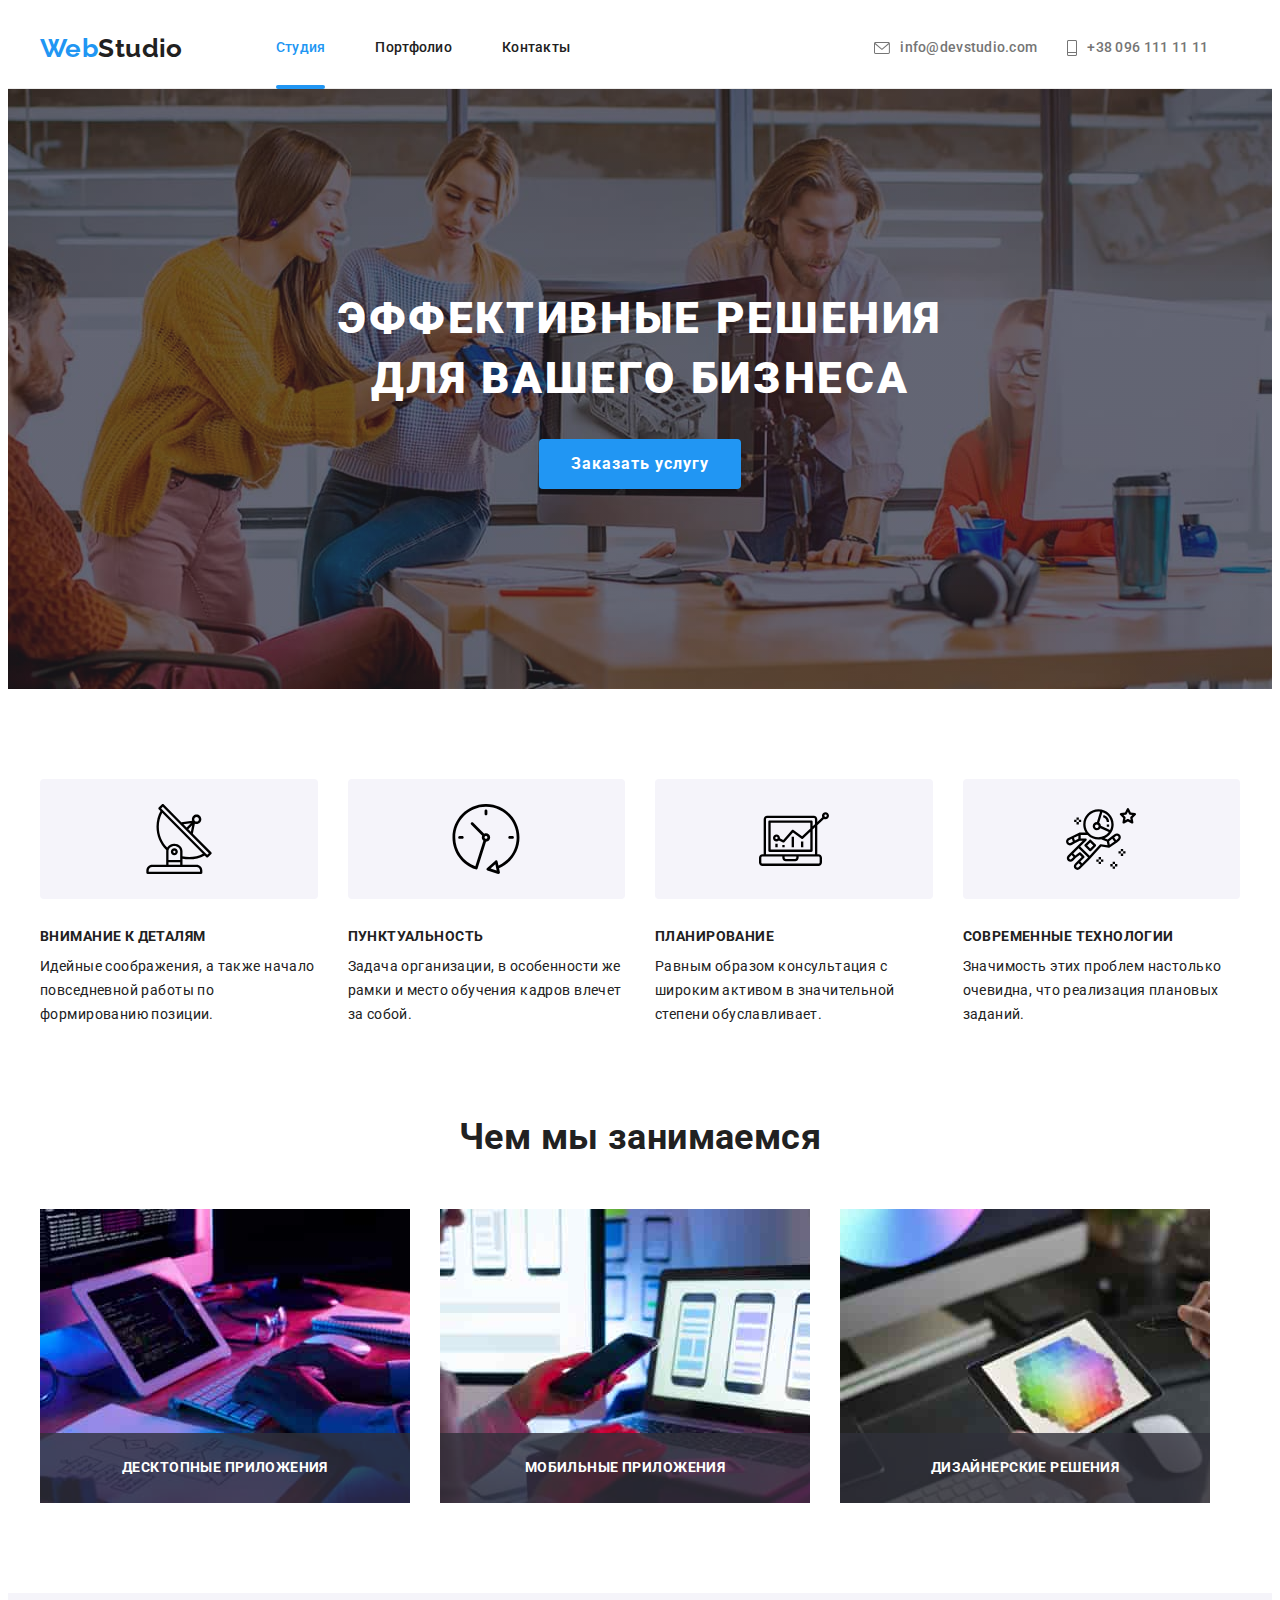
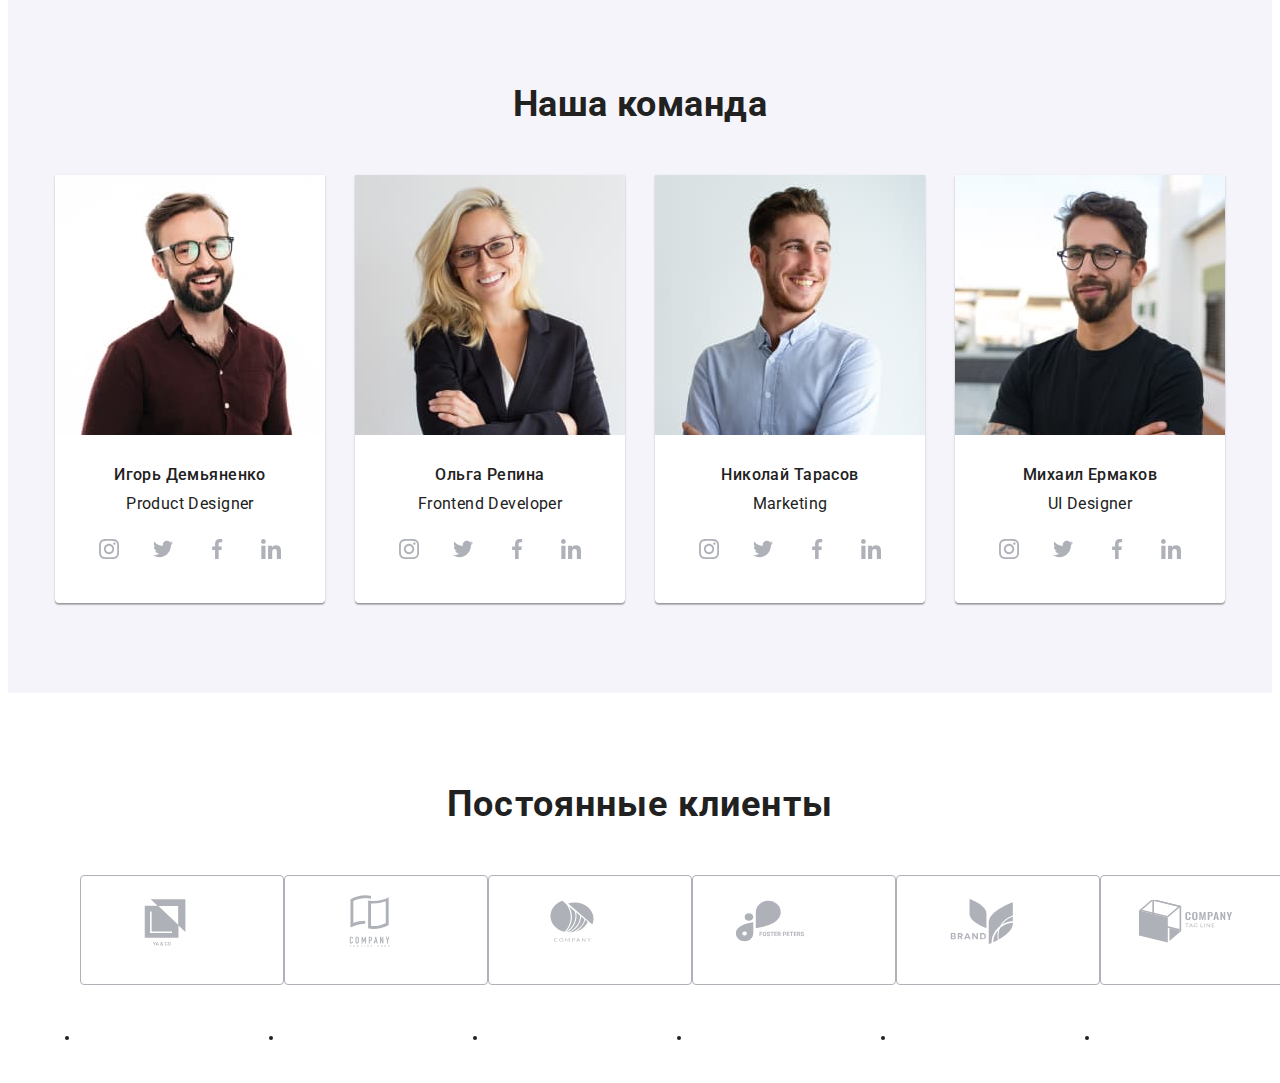
==== commit cdc8136c: "hw-08" ====
--- a/index.html
+++ b/index.html
@@ -287,7 +287,7 @@
                   ./images-svg/images-main_page-squoosh/Olga-Repa-450px@2x.jpg 2x
                   " media="(max-width: 767px)" />
             <source srcset="
-                  ./images-svg/images-main_page-squoosh/Olga-Repa-354px@x.jpg 1x,
+                  ./images-svg/images-main_page-squoosh/Olga-Repa-354px@1x.jpg 1x,
                   ./images-svg/images-main_page-squoosh/Olga-Repa-354px@2x.jpg 2x
                   " media="(max-width: 1199px)" />
             <source srcset="
@@ -395,17 +395,17 @@
        <li class="team__border">
         <picture>
           <source srcset="
-                                  ./images-svg/images-main_page-squoosh/Muhailo-Jarmakov-450px@1x.jpg 1x,
-                                  ./images-svg/images-main_page-squoosh/Muhailo-Jarmakov-450px@2x.jpg 2x
-                                  " media="(max-width: 767px)" />
+              ./images-svg/images-main_page-squoosh/Muhailo-Jarmakov-450px@1x.jpg 1x,
+              ./images-svg/images-main_page-squoosh/Muhailo-Jarmakov-450px@2x.jpg 2x
+              " media="(max-width: 767px)" />
           <source srcset="
-                                  ./images-svg/images-main_page-squoosh/Muhailo-Jarmakov-354px@1x.jpg 1x,
-                                  ./images-svg/images-main_page-squoosh/Muhailo-Jarmakov-354px@2x.jpg 2x
-                                  " media="(max-width: 1199px)" />
+              ./images-svg/images-main_page-squoosh/Muhailo-Jarmakov-354px@1x.jpg 1x,
+              ./images-svg/images-main_page-squoosh/Muhailo-Jarmakov-354px@2x.jpg 2x
+              " media="(max-width: 1199px)" />
           <source srcset="
-                                  ./images-svg/images-main_page-squoosh/Muhailo-Jarmakov-270px@1x.jpg 1x,
-                                  ./images-svg/images-main_page-squoosh/Muhailo-Jarmakov-270px@2x.jpg 2x
-                                  " media="(min-width: 1200px)" />
+              ./images-svg/images-main_page-squoosh/Muhailo-Jarmakov-270px@1x.jpg 1x,
+              ./images-svg/images-main_page-squoosh/Muhailo-Jarmakov-270px@2x.jpg 2x
+              " media="(min-width: 1200px)" />
           <img class="team__img" src="./images-svg/images-main_page-squoosh/Muhailo-Jarmakov-450px@1x.jpg" alt="Михаил Ермаков">
          <h3 class="team__title"> Михаил Ермаков </h3>
           <p class="team__text">UI Designer</p>
@@ -452,7 +452,7 @@
       </div>
      </section>
                          <!-- Постоянные клиенты -->
-      <!-- <section class="section">
+      <section class="section clients">
         <div class="container">
           <h2 class="clients__title">Постоянные клиенты</h2>
           <ul class="clients__list">
@@ -513,7 +513,7 @@
   </ul>
  </div>
 </section> 
-  </main> -->
+  </main>
                           <!-- футер -->
   <!-- <footer class="footer">
     <div class="container">
--- a/css/main.min.css
+++ b/css/main.min.css
@@ -1 +1 @@
-:root{--main-title-color: #fff;--primery-text-colot: #212121;--tiele-text-color: #757575;--accent-color: #2196F3;--accent-color-hover: #188CE8;--primery-button-colot: #fff;--logo-header-color: #212121;--logo-footer-color: #fff;--input-color-bacgraund: #fff;--border-header-color: #ECECEC;--form-modal-icon: #212121;--form-modal-lable-text: #2196f3;--form-modal-input-textarea: rgba(117, 117, 117, 0.5);--imput-color-placeholder: #bebebe}body{font-family:"Roboto",sans-serif;font-size:14px;letter-spacing:.03em;background-color:#fff;color:var(--primery-text-colot)}h1,h2,h3,h4,h5,h6,p,ul{margin:0}img{display:block;max-width:100%;height:auto}.section{padding-bottom:90px;padding-top:90px}@media screen and (max-width: 1199px){.section{padding-bottom:60px;padding-top:60px}}.container{margin-left:auto;margin-right:auto;padding-left:15px;padding-right:15px}@media screen and (min-width: 480px){.container{width:480px}}@media screen and (min-width: 768px){.container{width:768px}}@media screen and (min-width: 1200px){.container{width:1200px}}@media screen and (max-width: 479px){.mobile-container{padding:34px 30px}}@media screen and (max-width: 767px){.mobile-container{display:none;position:absolute;top:0;left:0;width:100%;background-color:#fff;text-align:center;padding:48px 40px;z-index:900}}@media screen and (min-width: 768px){.mobile-container{display:-webkit-box;display:-ms-flexbox;display:flex;gap:84px}}@media screen and (min-width: 1200px){.mobile-container{gap:304px}}.mobile-container.is-open{display:-webkit-box;display:-ms-flexbox;display:flex;-webkit-box-orient:vertical;-webkit-box-direction:normal;-ms-flex-direction:column;flex-direction:column;-ms-flex-line-pack:start;align-content:flex-start;-webkit-box-pack:justify;-ms-flex-pack:justify;justify-content:space-between;width:100vw;height:100vh}.advantage__title{width:1px;height:1px;margin:-1px;border:0;padding:0;white-space:nowrap;-webkit-clip-path:inset(100%);clip-path:inset(100%);clip:rect(0 0 0 0);overflow:hidden}.team__list,.team__social,.work__list,.advantage__list,.header__site-nav,.header__contact-site,.header__social-list{padding:0;margin:0;list-style:none}.header__contact-link{display:-webkit-box;display:-ms-flexbox;display:flex;-webkit-box-align:center;-ms-flex-align:center;align-items:center}.team__list{display:-webkit-box;display:-ms-flexbox;display:flex;-ms-flex-wrap:wrap;flex-wrap:wrap}@media screen and (min-width: 767px){.header__main-nav{margin-left:88px;margin-bottom:0px}}@media screen and (min-width: 1200px){.header__main-nav{margin-left:93px;margin-bottom:0px}}.header{border-bottom:1px solid var(--border-header-color);position:relative}.header__contact-heder-nav{display:-webkit-box;display:-ms-flexbox;display:flex;-webkit-box-align:center;-ms-flex-align:center;align-items:center;min-height:60px}@media screen and (max-width: 767px){.header__contact-heder-nav{width:100%;-webkit-box-pack:justify;-ms-flex-pack:justify;justify-content:space-between}}.header__site-nav{display:-webkit-box;display:-ms-flexbox;display:flex;-webkit-box-orient:vertical;-webkit-box-direction:normal;-ms-flex-direction:column;flex-direction:column;-webkit-box-align:start;-ms-flex-align:start;align-items:flex-start;gap:32px}@media screen and (min-width: 768px){.header__site-nav{-webkit-box-orient:horizontal;-webkit-box-direction:normal;-ms-flex-direction:row;flex-direction:row;gap:50px}}.header__link{font-style:normal;font-weight:500;font-size:40px;line-height:1.17;letter-spacing:.02em;text-decoration:none;padding:16px 0px;-webkit-transition:color 250ms cubic-bezier(0.4, 0, 0.2, 1);transition:color 250ms cubic-bezier(0.4, 0, 0.2, 1);color:var(--title-text-color)}@media screen and (min-width: 768px){.header__link{display:block;position:relative;padding-top:32px;padding-bottom:32px;font-size:14px;line-height:1.14}.header__link--active{color:var(--accent-color)}.header__link--active::after{content:"";position:absolute;bottom:-1px;display:block;width:100%;height:4px;border-radius:2px;background-color:var(--accent-color)}}.header__link:hover,.header__link:focus,.header__link:active{color:var(--accent-color)}.header__social-list{display:-webkit-box;display:-ms-flexbox;display:flex}@media screen and (max-width: 377px){.header__social-list{-ms-flex-wrap:wrap;flex-wrap:wrap;row-gap:10px}}@media screen and (min-width: 768px){.header__social-list{display:none}}.header__social-item:not(:last-child){border-right:1px solid rgba(33,33,33,.2);margin-right:10px}.header__social-link{padding-right:10px;text-decoration:none;color:var(--accent-color)}.header__logo-link{font-family:"Raleway";font-weight:700;font-size:26px;line-height:1.19;text-decoration:none;color:var(--accent-color)}.header__logo-color{color:var(--logo-header-color)}.logo__text--white{color:var(--logo-footer-color)}.logo__footer{display:inline-block;margin-bottom:20px}.header__button{display:-webkit-inline-box;display:-ms-inline-flexbox;display:inline-flex;margin:0;padding:0;border:none;background-color:rgba(0,0,0,0);cursor:pointer;z-index:990}@media screen and (min-width: 768px){.header__button{display:none}}.header__button:hover .icon-menu-close,.header__button:hover .icon-menu-open{fill:var(--accent-color)}.header__button .icon-menu-close{display:none}.header__button.is-open .icon-menu-close{display:block}.header__button.is-open .icon-menu-open{display:none}.header__contact-site{display:-webkit-box;display:-ms-flexbox;display:flex;-webkit-box-orient:vertical;-webkit-box-direction:reverse;-ms-flex-direction:column-reverse;flex-direction:column-reverse}@media screen and (min-width: 768px){.header__contact-site{-webkit-box-orient:vertical;-webkit-box-direction:normal;-ms-flex-direction:column;flex-direction:column;-webkit-box-pack:center;-ms-flex-pack:center;justify-content:center}}@media screen and (min-width: 1200px){.header__contact-site{display:-webkit-box;display:-ms-flexbox;display:flex;-webkit-box-orient:horizontal;-webkit-box-direction:normal;-ms-flex-direction:row;flex-direction:row;gap:30px;-webkit-box-align:center;-ms-flex-align:center;align-items:center}}.header__contact-link{font-weight:500;font-size:24px;font-style:normal;line-height:1.17;letter-spacing:.02em;text-decoration:none;padding:16px 0px;-webkit-transition:color 250ms cubic-bezier(0.4, 0, 0.2, 1);transition:color 250ms cubic-bezier(0.4, 0, 0.2, 1);color:var(--tiele-text-color)}@media screen and (min-width: 768px){.header__contact-link{line-height:1.14;font-size:12px;padding:5px 0px}}@media screen and (min-width: 1200px){.header__contact-link{font-size:14px}}.header__contact-link:hover,.header__contact-link:focus,.header__contact-link:active{color:var(--accent-color)}.header__contact-link--size{font-size:34px}@media screen and (max-width: 377px){.header__contact-link--size{font-size:24px}}@media screen and (min-width: 768px){.header__contact-link--size{font-size:12px}}@media screen and (min-width: 1200px){.header__contact-link--size{font-size:14px}}.header__icon{display:none}@media screen and (min-width: 768px){.header__icon{display:block;fill:currentColor;margin-right:8px}}@media screen and (min-width: 1200px){.header__icon{margin-right:10px}}@media screen and (max-width: 1199px){.header__icon--size-mail{width:14x;height:10px}}@media screen and (min-width: 1200px){.header__icon--size-mail{width:16px;height:12px}}@media screen and (min-width: 1200px){.header__icon--size-phone{width:10px;height:14px}}@media screen and (min-width: 1200px){.header__icon--size-phone{width:10px;height:16px}}.hero{margin-left:auto;margin-right:auto;padding-top:118px;padding-bottom:118px;text-align:center;background-image:-webkit-gradient(linear, left top, right top, from(rgba(47, 48, 58, 0.4)), to(rgba(47, 48, 58, 0.4))),url("../images-svg/hero/hero-backgraund-480px@1x.jpg");background-image:linear-gradient(to right, rgba(47, 48, 58, 0.4), rgba(47, 48, 58, 0.4)),url("../images-svg/hero/hero-backgraund-480px@1x.jpg");background-repeat:no-repeat;background-size:cover;background-position:center;background-color:#2f303a}@media screen and (min-device-pixel-ratio: 2),screen and (-webkit-min-device-pixel-ratio: 2),screen and (min-resolution: 192dpi),screen and (min-resolution: 2dppx){.hero{background-image:-webkit-gradient(linear, left top, right top, from(rgba(47, 48, 58, 0.4)), to(rgba(47, 48, 58, 0.4))),url("../images-svg/hero/hero-backgraund-480px@2x.jpg");background-image:linear-gradient(to right, rgba(47, 48, 58, 0.4), rgba(47, 48, 58, 0.4)),url("../images-svg/hero/hero-backgraund-480px@2x.jpg")}}@media screen and (min-width: 576px){.hero{background-image:-webkit-gradient(linear, left top, right top, from(rgba(47, 48, 58, 0.4)), to(rgba(47, 48, 58, 0.4))),url("../images-svg/hero/hero-backgraund-768px@1x.jpg");background-image:linear-gradient(to right, rgba(47, 48, 58, 0.4), rgba(47, 48, 58, 0.4)),url("../images-svg/hero/hero-backgraund-768px@1x.jpg")}}@media screen and (min-width: 576px)and (min-device-pixel-ratio: 2),screen and (min-width: 576px)and (-webkit-min-device-pixel-ratio: 2),screen and (min-width: 576px)and (min-resolution: 192dpi),screen and (min-width: 576px)and (min-resolution: 2dppx){.hero{background-image:-webkit-gradient(linear, left top, right top, from(rgba(47, 48, 58, 0.4)), to(rgba(47, 48, 58, 0.4))),url("../images-svg/hero/hero-backgraund-768px@2x.jpg");background-image:linear-gradient(to right, rgba(47, 48, 58, 0.4), rgba(47, 48, 58, 0.4)),url("../images-svg/hero/hero-backgraund-768px@2x.jpg")}}@media screen and (min-width: 1200px){.hero{padding-top:200px;padding-bottom:200px;max-width:1600px;background-image:-webkit-gradient(linear, left top, right top, from(rgba(47, 48, 58, 0.4)), to(rgba(47, 48, 58, 0.4))),url("../images-svg/hero/hero-backgraund-1600px@1x.jpg");background-image:linear-gradient(to right, rgba(47, 48, 58, 0.4), rgba(47, 48, 58, 0.4)),url("../images-svg/hero/hero-backgraund-1600px@1x.jpg")}}@media screen and (min-width: 1200px)and (min-device-pixel-ratio: 2),screen and (min-width: 1200px)and (-webkit-min-device-pixel-ratio: 2),screen and (min-width: 1200px)and (min-resolution: 192dpi),screen and (min-width: 1200px)and (min-resolution: 2dppx){.hero{background-image:-webkit-gradient(linear, left top, right top, from(rgba(47, 48, 58, 0.4)), to(rgba(47, 48, 58, 0.4))),url("../images-svg/hero/hero-backgraund-1600px@2x.jpg");background-image:linear-gradient(to right, rgba(47, 48, 58, 0.4), rgba(47, 48, 58, 0.4)),url("../images-svg/hero/hero-backgraund-1600px@2x.jpg")}}.hero__title{margin-bottom:30px;color:#fff;font-weight:900;font-size:26px;line-height:1.62;letter-spacing:.06em;text-transform:uppercase}@media screen and (min-width: 768px){.hero__title{max-width:360px;margin-left:auto;margin-right:auto}}@media screen and (min-width: 1200px){.hero__title{max-width:696px;font-size:44px;line-height:1.36}}.hero-button{padding:10px 32px;font-family:inherit;font-weight:700;font-size:16px;line-height:1.88;text-align:center;letter-spacing:.06em;cursor:pointer;color:#fff;background:var(--accent-color);-webkit-box-shadow:0px 4px 4px rgba(0,0,0,.15);box-shadow:0px 4px 4px rgba(0,0,0,.15);border-radius:4px;border:none;-webkit-transition:background-color 250ms cubic-bezier(0.4, 0, 0.2, 1);transition:background-color 250ms cubic-bezier(0.4, 0, 0.2, 1)}.hero-button:hover,.hero-button:focus,.hero-button:active{background-color:var(--accent-color-hover)}.modal{cursor:pointer;position:absolute;top:50%;left:50%;padding:40px;overflow-y:auto;-webkit-transform:translate(-50%, -50%) scale(1);transform:translate(-50%, -50%) scale(1);background-color:#fff;-webkit-box-shadow:0px 1px 3px rgba(0,0,0,.12),0px 1px 1px rgba(0,0,0,.14),0px 2px 1px rgba(0,0,0,.2);box-shadow:0px 1px 3px rgba(0,0,0,.12),0px 1px 1px rgba(0,0,0,.14),0px 2px 1px rgba(0,0,0,.2);border-radius:4px;-webkit-transition-duration:250ms;transition-duration:250ms;-webkit-transition-timing-function:cubic-bezier(0.4, 0, 0.2, 1);transition-timing-function:cubic-bezier(0.4, 0, 0.2, 1)}@media screen and (max-width: 479px){.modal{padding:15px;width:calc(100% - 20px)}}@media screen and (min-width: 480px)and (max-width: 1199px){.modal{width:450px}}.modal__button-close{cursor:pointer;position:absolute;top:8px;right:8px;width:30px;height:30px;border-radius:50%;background:#fff;border:1px solid rgba(0,0,0,.1);-webkit-transition:color 250ms cubic-bezier(0.4, 0, 0.2, 1);transition:color 250ms cubic-bezier(0.4, 0, 0.2, 1)}.modal__icon-close:focus,.modal__icon-close:hover{fill:#2196f3}.modal__icon-close{position:absolute;top:8px;right:8px;width:11px;height:11px;fill:#212121;-webkit-transition-duration:250ms;transition-duration:250ms;-webkit-transition-timing-function:cubic-bezier(0.4, 0, 0.2, 1);transition-timing-function:cubic-bezier(0.4, 0, 0.2, 1)}.form__modal-title{font-family:"Roboto";font-style:normal;font-weight:700;font-size:20px;line-height:1.15;text-align:center;letter-spacing:.03em;color:var(--primery-text-colot);margin-bottom:30px}.form{display:-webkit-box;display:-ms-flexbox;display:flex;-webkit-box-orient:vertical;-webkit-box-direction:normal;-ms-flex-direction:column;flex-direction:column;-webkit-box-align:center;-ms-flex-align:center;align-items:center}.form__modal{margin-bottom:10px;width:100%}.form__modal-lable{text-align:left;display:block;font-family:"Roboto";font-style:normal;font-weight:400;font-size:12px;line-height:1.16;letter-spacing:.03em;color:var(--tiele-text-color);margin-bottom:4px}.form__modal-lable-text{padding-left:.3rem;font-size:12px;line-height:1.17;text-decoration:underline;-webkit-text-decoration-skip-ink:none;text-decoration-skip-ink:none;color:var(--form-modal-lable-text)}@media screen and (min-width: 1200px){.form__modal-lable-text{font-size:14px;line-height:1.17}}.form__modal-input::-webkit-input-placeholder{color:var(--imput-color-placeholder)}.form__modal-input::-moz-placeholder{color:var(--imput-color-placeholder)}.form__modal-input:-ms-input-placeholder{color:var(--imput-color-placeholder)}.form__modal-input::-ms-input-placeholder{color:var(--imput-color-placeholder)}.form__modal-input::placeholder{color:var(--imput-color-placeholder)}.form__modal-input{width:100%;height:40px;padding:12px 42px;background:var(--input-color-bacgraund);border:1px solid rgba(33,33,33,.2);border-radius:4px;-webkit-transition-duration:250ms;transition-duration:250ms;-webkit-transition-timing-function:cubic-bezier(0.4, 0, 0.2, 1);transition-timing-function:cubic-bezier(0.4, 0, 0.2, 1);outline:none}.form__modal-input-textarea{padding:12px 16px;height:120px;font-size:14px;line-height:1.14;letter-spacing:.01em;resize:none}.form__modal-input:focus{border:1px solid #2196f3;border-radius:4px}.form__modal-input:focus+.form__modal-icon{fill:#2196f3}.form__modal-inner{position:relative}.form__modal-icon{position:absolute;left:15px;top:50%;-webkit-transform:translateY(-50%);transform:translateY(-50%);width:18px;height:18px;color:var(--form-modal-icon);-webkit-transition-duration:250ms;transition-duration:250ms;-webkit-transition-timing-function:cubic-bezier(0.4, 0, 0.2, 1);transition-timing-function:cubic-bezier(0.4, 0, 0.2, 1)}.form__modal-button{cursor:pointer;color:#fff;background-color:#2196f3;font-style:normal;font-weight:700;font-size:16px;line-height:1.8;letter-spacing:.06em;width:200px;height:50px;border:none;-webkit-box-shadow:0px 4px 4px rgba(0,0,0,.15);box-shadow:0px 4px 4px rgba(0,0,0,.15);border-radius:4px;-webkit-transition-duration:250ms;transition-duration:250ms;-webkit-transition-timing-function:cubic-bezier(0.4, 0, 0.2, 1);transition-timing-function:cubic-bezier(0.4, 0, 0.2, 1)}.backdrop{position:fixed;top:0;left:0;width:100%;height:100%;display:-webkit-box;display:-ms-flexbox;display:flex;-webkit-box-pack:center;-ms-flex-pack:center;justify-content:center;-webkit-box-align:center;-ms-flex-align:center;align-items:center;opacity:1;z-index:1;-webkit-transition-duration:250ms;transition-duration:250ms;-webkit-transition-timing-function:cubic-bezier(0.4, 0, 0.2, 1);transition-timing-function:cubic-bezier(0.4, 0, 0.2, 1)}.backdrop.is-hidden{opacity:0;pointer-events:none;visibility:hidden}.backdrop.is-hidden .modal{-webkit-transform:translate(-50%, -50%) scale(2);transform:translate(-50%, -50%) scale(2)}.button:hover,.button:focus{color:var(--primery-button-colot);background-color:#188ce8;-webkit-box-shadow:0px 3px 1px rgba(0,0,0,.1),0px 1px 2px rgba(0,0,0,.08),0px 2px 2px rgba(0,0,0,.12);box-shadow:0px 3px 1px rgba(0,0,0,.1),0px 1px 2px rgba(0,0,0,.08),0px 2px 2px rgba(0,0,0,.12);border-radius:4px}@media screen and (min-width: 768px){.advantage__list{display:-webkit-box;display:-ms-flexbox;display:flex;-ms-flex-wrap:wrap;flex-wrap:wrap;margin:-15px}}@media screen and (min-width: 768px){.features{width:calc((100% - 60px)/2);margin:15px}}@media screen and (min-width: 1200px){.features{width:calc((100% - 120px)/4);margin:15px}}@media screen and (max-width: 767px){.features:not(:last-child){margin-bottom:30px}}.features__title{margin-bottom:10px;font-weight:700;font-size:14px;line-height:1.14;text-transform:uppercase}@media screen and (max-width: 767px){.features__title{text-align:center}}.features__text{font-size:14px;line-height:1.71;color:var(--primary-text-color)}.features__item{display:-webkit-box;display:-ms-flexbox;display:flex;-webkit-box-pack:center;-ms-flex-pack:center;justify-content:center;-webkit-box-align:center;-ms-flex-align:center;align-items:center;max-width:100%;height:120px;margin-bottom:30px;background:#f5f4fa;border-radius:4px}.work{padding-top:0}.work__list{display:-webkit-box;display:-ms-flexbox;display:flex}.work__images{position:relative;margin-right:30px}.work__images:nth-child(3n){margin-right:0}.work__text{position:absolute;bottom:0;display:-webkit-box;display:-ms-flexbox;display:flex;height:70px;width:100%;-webkit-box-pack:center;-ms-flex-pack:center;justify-content:center;-webkit-box-align:center;-ms-flex-align:center;align-items:center;font-weight:700;font-size:14px;line-height:1.14;text-align:center;letter-spacing:.03em;text-transform:uppercase;color:#fff;background:rgba(47,48,58,.8)}@media screen and (max-width: 1199px){.work{display:none}}.team{background:#f5f4fa}.team__list{-webkit-box-pack:center;-ms-flex-pack:center;justify-content:center;gap:30px}.team__list .team__border{width:450px;background:#fff;-webkit-box-shadow:0px 1px 3px rgba(0,0,0,.12),0px 1px 1px rgba(0,0,0,.14),0px 2px 1px rgba(0,0,0,.2);box-shadow:0px 1px 3px rgba(0,0,0,.12),0px 1px 1px rgba(0,0,0,.14),0px 2px 1px rgba(0,0,0,.2);border-radius:0px 0px 4px 4px}@media screen and (min-width: 768px){.team__list .team__border{width:354px}}@media screen and (min-width: 1200px){.team__list .team__border{width:270px}}.team__list .team__title{font-weight:500;margin-top:30px;margin-bottom:10px;font-size:16px;line-height:1.19;text-align:center}.team__list .team__text{margin-bottom:16px;font-size:16px;line-height:1.19;text-align:center}.team__social{display:-webkit-box;display:-ms-flexbox;display:flex;-webkit-box-pack:center;-ms-flex-pack:center;justify-content:center;margin-bottom:30px}.social__link{display:-webkit-box;display:-ms-flexbox;display:flex;-webkit-box-pack:center;-ms-flex-pack:center;justify-content:center;-webkit-box-align:center;-ms-flex-align:center;align-items:center;width:44px;height:44px;border-radius:50%;background-color:rgba(0,0,0,0);-webkit-transition:background-color 250ms cubic-bezier(0.4, 0, 0.2, 1),-webkit-filter 250ms cubic-bezier(0.4, 0, 0.2, 1);transition:background-color 250ms cubic-bezier(0.4, 0, 0.2, 1),-webkit-filter 250ms cubic-bezier(0.4, 0, 0.2, 1);transition:background-color 250ms cubic-bezier(0.4, 0, 0.2, 1),filter 250ms cubic-bezier(0.4, 0, 0.2, 1);transition:background-color 250ms cubic-bezier(0.4, 0, 0.2, 1),filter 250ms cubic-bezier(0.4, 0, 0.2, 1),-webkit-filter 250ms cubic-bezier(0.4, 0, 0.2, 1)}.social__link:hover,.social__link:focus,.social__link:active{background:var(--accent-color);-webkit-filter:drop-shadow(0px 4px 4px rgba(0, 0, 0, 0.25));filter:drop-shadow(0px 4px 4px rgba(0, 0, 0, 0.25))}.social__link:hover .social__icon,.social__link:focus .social__icon,.social__link:active .social__icon{fill:#fff}.social__icon{fill:#afb1b8;-webkit-transition:fill 250ms cubic-bezier(0.4, 0, 0.2, 1);transition:fill 250ms cubic-bezier(0.4, 0, 0.2, 1)}.team__social .social+.social{margin-left:10px}.footer{background-color:#2f303a;padding-top:60px;padding-bottom:60px}.footer__logo-color{color:var(--logo-footer-color)}.footer__address-contact{margin-bottom:9px;font-weight:normal}.footer__contact{padding-left:0px}.footer__address{margin-top:20px}.footer__address-link{color:var(--main-title-color);text-decoration:none;font-style:normal;font-weight:400;font-size:14px;line-height:1.71;letter-spacing:.03em}.footer__contact-link{color:var(--tiele-text-color);text-decoration:none;font-style:normal;font-weight:500;font-size:14px;line-height:1.14;letter-spacing:.02em}.footer__join-text{font-style:normal;font-weight:700;font-size:14px;line-height:1.14;letter-spacing:.03em;text-transform:uppercase;margin-bottom:20px;color:#fff}.footer__join{min-width:206px}.footer .social__item{background-color:rgba(255,255,255,.1)}.footer__item{min-width:231px;margin-right:70px}.footer .footer__join-social{padding-left:0px;padding-right:0px;display:-webkit-box;display:-ms-flexbox;display:flex}.footer .container{display:-webkit-box;display:-ms-flexbox;display:flex;-webkit-box-align:baseline;-ms-flex-align:baseline;align-items:baseline}.footer__join .social+.social{margin-left:10px}.servisces__title{display:none}.servisces__button{-webkit-box-pack:center;-ms-flex-pack:center;justify-content:center;display:-webkit-box;display:-ms-flexbox;display:flex;margin-bottom:50px}.servisces__text-button{margin-right:8px}.services .servisces__pointer:hover,.services .servisces__pointer:focus{color:var(--primery-button-colot);background-color:#2196f3;-webkit-box-shadow:0px 3px 1px rgba(0,0,0,.1),0px 1px 2px rgba(0,0,0,.08),0px 2px 2px rgba(0,0,0,.12);box-shadow:0px 3px 1px rgba(0,0,0,.1),0px 1px 2px rgba(0,0,0,.08),0px 2px 2px rgba(0,0,0,.12);border-radius:4px}.servisces__pointer{cursor:pointer;color:var(--primery-text-colot);background-color:#f5f4fa;padding-top:6px;padding-right:22px;padding-bottom:6px;padding-left:22px;font-weight:500;font-size:16px;line-height:1.62;letter-spacing:.03em;border-radius:4px;border:none;-webkit-transition-duration:250ms;transition-duration:250ms;-webkit-transition-timing-function:cubic-bezier(0.4, 0, 0.2, 1);transition-timing-function:cubic-bezier(0.4, 0, 0.2, 1)}.service .title{font-weight:700;font-size:18px;line-height:3;letter-spacing:.06em}.portfolio-project{display:-webkit-box;display:-ms-flexbox;display:flex;-ms-flex-wrap:wrap;flex-wrap:wrap;gap:30px}.portfolio-project-img{display:block}.portfolio-project__inner{padding-top:20px;padding-right:24px;padding-bottom:20px;padding-left:24px;border-top:20px;border-right:24px;border-bottom:20px;border-left:24px;border:1px solid #eee}.portfolio-project__title{font-style:normal;font-weight:700;font-size:18px;line-height:2;letter-spacing:.06em;margin-bottom:4px;color:var(--primery-text-colot)}.services .portfolio-project__text{color:var(--tiele-text-color);font-weight:400;font-size:16px;line-height:1.87;letter-spacing:.03em}.portfolio__project-item{display:block;text-decoration:none}.portfolio__project-list .portfolio__project-item:hover,.portfolio__project-list .portfolio__project-item:focus{-webkit-box-shadow:0px 1px 1px rgba(0,0,0,.12),0px 4px 4px rgba(0,0,0,.06),1px 4px 6px rgba(0,0,0,.16);box-shadow:0px 1px 1px rgba(0,0,0,.12),0px 4px 4px rgba(0,0,0,.06),1px 4px 6px rgba(0,0,0,.16);-webkit-transition-duration:250ms;transition-duration:250ms;-webkit-transition-timing-function:cubic-bezier(0.4, 0, 0.2, 1);transition-timing-function:cubic-bezier(0.4, 0, 0.2, 1)}.portfolio__project-overlay{position:relative;overflow:hidden}.portfolio__project-overlay:hover .portfolio__project-overlay-text{-webkit-transform:translateY(0);transform:translateY(0)}.portfolio__project-overlay-text{position:absolute;bottom:0;padding:63px 24px;width:100%;height:100%;font-size:18px;line-height:1.56;color:#fff;background-color:rgba(33,150,243,.9);-webkit-transform:translateY(101%);transform:translateY(101%);-webkit-transition:-webkit-transform 250ms cubic-bezier(0.4, 0, 0.2, 1);transition:-webkit-transform 250ms cubic-bezier(0.4, 0, 0.2, 1);transition:transform 250ms cubic-bezier(0.4, 0, 0.2, 1);transition:transform 250ms cubic-bezier(0.4, 0, 0.2, 1), -webkit-transform 250ms cubic-bezier(0.4, 0, 0.2, 1)}.clients__title{font-style:normal;font-weight:700;font-size:36px;line-height:1.16;text-align:center;letter-spacing:.03em;color:var(--primery-text-colot);margin-bottom:50px}.clients__list{display:-webkit-box;display:-ms-flexbox;display:flex;-webkit-box-pack:justify;-ms-flex-pack:justify;justify-content:space-between}.clients__icon{fill:#afb1b8}.clients__border{-webkit-box-pack:center;-ms-flex-pack:center;justify-content:center;-webkit-box-align:center;-ms-flex-align:center;align-items:center;width:170px;height:92px;border:1px solid #afb1b8;border-radius:4px;padding-top:16px;padding-left:32px;-webkit-transition-duration:250ms;transition-duration:250ms;-webkit-transition-timing-function:cubic-bezier(0.4, 0, 0.2, 1);transition-timing-function:cubic-bezier(0.4, 0, 0.2, 1)}.clients__link:hover .clients__icon,.clients__link:focus .clients__icon{fill:#2196f3}.clients__link:hover .clients__border,.clients__link:focus .clients__border{border-color:#2196f3}.checkbox{margin-bottom:30px;display:-webkit-box;display:-ms-flexbox;display:flex;-ms-flex-wrap:wrap;flex-wrap:wrap}.checkbox__lable{display:-webkit-box;display:-ms-flexbox;display:flex;font-weight:400;font-size:12px;letter-spacing:.03em;color:var(--tiele-text-color);-ms-flex-negative:0;flex-shrink:0;margin-top:0px;padding-left:24px;display:inline-block;position:relative}@media screen and (min-width: 1200px){.checkbox__lable{font-size:14px;line-height:1.71}}.checkbox__input{-webkit-appearance:none;-moz-appearance:none;appearance:none}.checkbox__icon{position:absolute;left:0;top:50%;-webkit-transform:translateY(-50%);transform:translateY(-50%)}.checkbox__icon-check{position:absolute;fill:#fff;background:#2196f3;border:.2px solid #2196f3;border-radius:2px;opacity:0;-webkit-transition:opacity 250ms cubic-bezier(0.4, 0, 0.2, 1);transition:opacity 250ms cubic-bezier(0.4, 0, 0.2, 1)}.checkbox__input:checked~.checkbox__icon-check{opacity:1}.subscribe{margin-left:auto}.subscribe__form{display:-webkit-box;display:-ms-flexbox;display:flex;-webkit-box-orient:vertical;-webkit-box-direction:normal;-ms-flex-direction:column;flex-direction:column}.subscribe__lable{display:-webkit-box;display:-ms-flexbox;display:flex;-webkit-box-orient:vertical;-webkit-box-direction:normal;-ms-flex-direction:column;flex-direction:column;cursor:pointer;font-family:"Roboto";font-style:normal;text-transform:uppercase;font-weight:700;font-size:14px;line-height:1.14;letter-spacing:.03em;color:#fff;margin-bottom:20px}.subscribe__control{display:-webkit-box;display:-ms-flexbox;display:flex;position:relative}.subscribe__input{display:-webkit-box;display:-ms-flexbox;display:flex;padding-left:16px;width:358px;height:50px;font-family:"Roboto";font-style:normal;font-weight:400;font-size:16px;line-height:1.25;letter-spacing:inherit;background-color:inherit;color:#fff;border:1px solid rgba(255,255,255,.3);-webkit-filter:drop-shadow(0px 4px 4px rgba(0, 0, 0, 0.15));filter:drop-shadow(0px 4px 4px rgba(0, 0, 0, 0.15));border-radius:4px}.subscribe__icon{position:absolute;right:28px;top:50%;-webkit-transform:translateY(-50%);transform:translateY(-50%);-webkit-transition-duration:250ms;transition-duration:250ms;-webkit-transition-timing-function:cubic-bezier(0.4, 0, 0.2, 1);transition-timing-function:cubic-bezier(0.4, 0, 0.2, 1)}.subscribe__button{display:-webkit-box;display:-ms-flexbox;display:flex;-webkit-box-align:center;-ms-flex-align:center;align-items:center;-webkit-box-pack:center;-ms-flex-pack:center;justify-content:center;display:-webkit-inline-box;display:-ms-inline-flexbox;display:inline-flex;margin:auto;padding-top:10px;padding-right:29px;padding-bottom:10px;cursor:pointer;margin-left:12px;color:#fff;background-color:#2196f3;font-style:normal;font-weight:700;font-size:16px;line-height:1.87;letter-spacing:.06em;min-width:200px;min-height:50px;border:none;-webkit-box-shadow:0px 4px 4px rgba(0,0,0,.15);box-shadow:0px 4px 4px rgba(0,0,0,.15);border-radius:4px;-webkit-transition-duration:250ms;transition-duration:250ms;-webkit-transition-timing-function:cubic-bezier(0.4, 0, 0.2, 1);transition-timing-function:cubic-bezier(0.4, 0, 0.2, 1)}.work__title,.section__title{margin-bottom:50px;font-weight:700;font-size:36px;line-height:1.17;text-align:center}/*# sourceMappingURL=main.min.css.map */+:root{--main-title-color: #fff;--primery-text-colot: #212121;--tiele-text-color: #757575;--accent-color: #2196F3;--accent-color-hover: #188CE8;--primery-button-colot: #fff;--logo-header-color: #212121;--logo-footer-color: #fff;--input-color-bacgraund: #fff;--border-header-color: #ECECEC;--form-modal-icon: #212121;--form-modal-lable-text: #2196f3;--form-modal-input-textarea: rgba(117, 117, 117, 0.5);--imput-color-placeholder: #bebebe}body{font-family:"Roboto",sans-serif;font-size:14px;letter-spacing:.03em;background-color:#fff;color:var(--primery-text-colot)}h1,h2,h3,h4,h5,h6,p,ul{margin:0}img{display:block;max-width:100%;height:auto}.section{padding-bottom:90px;padding-top:90px}@media screen and (max-width: 1199px){.section{padding-bottom:60px;padding-top:60px}}.container{margin-left:auto;margin-right:auto;padding-left:15px;padding-right:15px}@media screen and (min-width: 480px){.container{width:480px}}@media screen and (min-width: 768px){.container{width:768px}}@media screen and (min-width: 1200px){.container{width:1200px}}@media screen and (max-width: 479px){.mobile-container{padding:34px 30px}}@media screen and (max-width: 767px){.mobile-container{display:none;position:absolute;top:0;left:0;width:100%;background-color:#fff;text-align:center;padding:48px 40px;z-index:900}}@media screen and (min-width: 768px){.mobile-container{display:-webkit-box;display:-ms-flexbox;display:flex;gap:84px}}@media screen and (min-width: 1200px){.mobile-container{gap:304px}}.mobile-container.is-open{display:-webkit-box;display:-ms-flexbox;display:flex;-webkit-box-orient:vertical;-webkit-box-direction:normal;-ms-flex-direction:column;flex-direction:column;-ms-flex-line-pack:start;align-content:flex-start;-webkit-box-pack:justify;-ms-flex-pack:justify;justify-content:space-between;width:100vw;height:100vh}.advantage__title{width:1px;height:1px;margin:-1px;border:0;padding:0;white-space:nowrap;-webkit-clip-path:inset(100%);clip-path:inset(100%);clip:rect(0 0 0 0);overflow:hidden}.team__list,.team__social,.work__list,.advantage__list,.header__site-nav,.header__contact-site,.header__social-list{padding:0;margin:0;list-style:none}.header__contact-link{display:-webkit-box;display:-ms-flexbox;display:flex;-webkit-box-align:center;-ms-flex-align:center;align-items:center}.team__list{display:-webkit-box;display:-ms-flexbox;display:flex;-ms-flex-wrap:wrap;flex-wrap:wrap}@media screen and (min-width: 767px){.header__main-nav{margin-left:88px;margin-bottom:0px}}@media screen and (min-width: 1200px){.header__main-nav{margin-left:93px;margin-bottom:0px}}.header{border-bottom:1px solid var(--border-header-color);position:relative}.header__contact-heder-nav{display:-webkit-box;display:-ms-flexbox;display:flex;-webkit-box-align:center;-ms-flex-align:center;align-items:center;min-height:60px}@media screen and (max-width: 767px){.header__contact-heder-nav{width:100%;-webkit-box-pack:justify;-ms-flex-pack:justify;justify-content:space-between}}.header__site-nav{display:-webkit-box;display:-ms-flexbox;display:flex;-webkit-box-orient:vertical;-webkit-box-direction:normal;-ms-flex-direction:column;flex-direction:column;-webkit-box-align:start;-ms-flex-align:start;align-items:flex-start;gap:32px}@media screen and (min-width: 768px){.header__site-nav{-webkit-box-orient:horizontal;-webkit-box-direction:normal;-ms-flex-direction:row;flex-direction:row;gap:50px}}.header__link{font-style:normal;font-weight:500;font-size:40px;line-height:1.17;letter-spacing:.02em;text-decoration:none;padding:16px 0px;-webkit-transition:color 250ms cubic-bezier(0.4, 0, 0.2, 1);transition:color 250ms cubic-bezier(0.4, 0, 0.2, 1);color:var(--title-text-color)}@media screen and (min-width: 768px){.header__link{display:block;position:relative;padding-top:32px;padding-bottom:32px;font-size:14px;line-height:1.14}.header__link--active{color:var(--accent-color)}.header__link--active::after{content:"";position:absolute;bottom:-1px;display:block;width:100%;height:4px;border-radius:2px;background-color:var(--accent-color)}}.header__link:hover,.header__link:focus,.header__link:active{color:var(--accent-color)}.header__social-list{display:-webkit-box;display:-ms-flexbox;display:flex}@media screen and (max-width: 377px){.header__social-list{-ms-flex-wrap:wrap;flex-wrap:wrap;row-gap:10px}}@media screen and (min-width: 768px){.header__social-list{display:none}}.header__social-item:not(:last-child){border-right:1px solid rgba(33,33,33,.2);margin-right:10px}.header__social-link{padding-right:10px;text-decoration:none;color:var(--accent-color)}.header__logo-link{font-family:"Raleway";font-weight:700;font-size:26px;line-height:1.19;text-decoration:none;color:var(--accent-color)}.header__logo-color{color:var(--logo-header-color)}.logo__text--white{color:var(--logo-footer-color)}.logo__footer{display:inline-block;margin-bottom:20px}.header__button{display:-webkit-inline-box;display:-ms-inline-flexbox;display:inline-flex;margin:0;padding:0;border:none;background-color:rgba(0,0,0,0);cursor:pointer;z-index:990}@media screen and (min-width: 768px){.header__button{display:none}}.header__button:hover .icon-menu-close,.header__button:hover .icon-menu-open{fill:var(--accent-color)}.header__button .icon-menu-close{display:none}.header__button.is-open .icon-menu-close{display:block}.header__button.is-open .icon-menu-open{display:none}.header__contact-site{display:-webkit-box;display:-ms-flexbox;display:flex;-webkit-box-orient:vertical;-webkit-box-direction:reverse;-ms-flex-direction:column-reverse;flex-direction:column-reverse}@media screen and (min-width: 768px){.header__contact-site{-webkit-box-orient:vertical;-webkit-box-direction:normal;-ms-flex-direction:column;flex-direction:column;-webkit-box-pack:center;-ms-flex-pack:center;justify-content:center}}@media screen and (min-width: 1200px){.header__contact-site{display:-webkit-box;display:-ms-flexbox;display:flex;-webkit-box-orient:horizontal;-webkit-box-direction:normal;-ms-flex-direction:row;flex-direction:row;gap:30px;-webkit-box-align:center;-ms-flex-align:center;align-items:center}}.header__contact-link{font-weight:500;font-size:24px;font-style:normal;line-height:1.17;letter-spacing:.02em;text-decoration:none;padding:16px 0px;-webkit-transition:color 250ms cubic-bezier(0.4, 0, 0.2, 1);transition:color 250ms cubic-bezier(0.4, 0, 0.2, 1);color:var(--tiele-text-color)}@media screen and (min-width: 768px){.header__contact-link{line-height:1.14;font-size:12px;padding:5px 0px}}@media screen and (min-width: 1200px){.header__contact-link{font-size:14px}}.header__contact-link:hover,.header__contact-link:focus,.header__contact-link:active{color:var(--accent-color)}.header__contact-link--size{font-size:34px}@media screen and (max-width: 377px){.header__contact-link--size{font-size:24px}}@media screen and (min-width: 768px){.header__contact-link--size{font-size:12px}}@media screen and (min-width: 1200px){.header__contact-link--size{font-size:14px}}.header__icon{display:none}@media screen and (min-width: 768px){.header__icon{display:block;fill:currentColor;margin-right:8px}}@media screen and (min-width: 1200px){.header__icon{margin-right:10px}}@media screen and (max-width: 1199px){.header__icon--size-mail{width:14x;height:10px}}@media screen and (min-width: 1200px){.header__icon--size-mail{width:16px;height:12px}}@media screen and (min-width: 1200px){.header__icon--size-phone{width:10px;height:14px}}@media screen and (min-width: 1200px){.header__icon--size-phone{width:10px;height:16px}}.hero{margin-left:auto;margin-right:auto;padding-top:118px;padding-bottom:118px;text-align:center;background-image:-webkit-gradient(linear, left top, right top, from(rgba(47, 48, 58, 0.4)), to(rgba(47, 48, 58, 0.4))),url("../images-svg/hero/hero-backgraund-480px@1x.jpg");background-image:linear-gradient(to right, rgba(47, 48, 58, 0.4), rgba(47, 48, 58, 0.4)),url("../images-svg/hero/hero-backgraund-480px@1x.jpg");background-repeat:no-repeat;background-size:cover;background-position:center;background-color:#2f303a}@media screen and (min-device-pixel-ratio: 2),screen and (-webkit-min-device-pixel-ratio: 2),screen and (min-resolution: 192dpi),screen and (min-resolution: 2dppx){.hero{background-image:-webkit-gradient(linear, left top, right top, from(rgba(47, 48, 58, 0.4)), to(rgba(47, 48, 58, 0.4))),url("../images-svg/hero/hero-backgraund-480px@2x.jpg");background-image:linear-gradient(to right, rgba(47, 48, 58, 0.4), rgba(47, 48, 58, 0.4)),url("../images-svg/hero/hero-backgraund-480px@2x.jpg")}}@media screen and (min-width: 576px){.hero{background-image:-webkit-gradient(linear, left top, right top, from(rgba(47, 48, 58, 0.4)), to(rgba(47, 48, 58, 0.4))),url("../images-svg/hero/hero-backgraund-768px@1x.jpg");background-image:linear-gradient(to right, rgba(47, 48, 58, 0.4), rgba(47, 48, 58, 0.4)),url("../images-svg/hero/hero-backgraund-768px@1x.jpg")}}@media screen and (min-width: 576px)and (min-device-pixel-ratio: 2),screen and (min-width: 576px)and (-webkit-min-device-pixel-ratio: 2),screen and (min-width: 576px)and (min-resolution: 192dpi),screen and (min-width: 576px)and (min-resolution: 2dppx){.hero{background-image:-webkit-gradient(linear, left top, right top, from(rgba(47, 48, 58, 0.4)), to(rgba(47, 48, 58, 0.4))),url("../images-svg/hero/hero-backgraund-768px@2x.jpg");background-image:linear-gradient(to right, rgba(47, 48, 58, 0.4), rgba(47, 48, 58, 0.4)),url("../images-svg/hero/hero-backgraund-768px@2x.jpg")}}@media screen and (min-width: 1200px){.hero{padding-top:200px;padding-bottom:200px;max-width:1600px;background-image:-webkit-gradient(linear, left top, right top, from(rgba(47, 48, 58, 0.4)), to(rgba(47, 48, 58, 0.4))),url("../images-svg/hero/hero-backgraund-1600px@1x.jpg");background-image:linear-gradient(to right, rgba(47, 48, 58, 0.4), rgba(47, 48, 58, 0.4)),url("../images-svg/hero/hero-backgraund-1600px@1x.jpg")}}@media screen and (min-width: 1200px)and (min-device-pixel-ratio: 2),screen and (min-width: 1200px)and (-webkit-min-device-pixel-ratio: 2),screen and (min-width: 1200px)and (min-resolution: 192dpi),screen and (min-width: 1200px)and (min-resolution: 2dppx){.hero{background-image:-webkit-gradient(linear, left top, right top, from(rgba(47, 48, 58, 0.4)), to(rgba(47, 48, 58, 0.4))),url("../images-svg/hero/hero-backgraund-1600px@2x.jpg");background-image:linear-gradient(to right, rgba(47, 48, 58, 0.4), rgba(47, 48, 58, 0.4)),url("../images-svg/hero/hero-backgraund-1600px@2x.jpg")}}.hero__title{margin-bottom:30px;color:#fff;font-weight:900;font-size:26px;line-height:1.62;letter-spacing:.06em;text-transform:uppercase}@media screen and (min-width: 768px){.hero__title{max-width:360px;margin-left:auto;margin-right:auto}}@media screen and (min-width: 1200px){.hero__title{max-width:696px;font-size:44px;line-height:1.36}}.hero-button{padding:10px 32px;font-family:inherit;font-weight:700;font-size:16px;line-height:1.88;text-align:center;letter-spacing:.06em;cursor:pointer;color:#fff;background:var(--accent-color);-webkit-box-shadow:0px 4px 4px rgba(0,0,0,.15);box-shadow:0px 4px 4px rgba(0,0,0,.15);border-radius:4px;border:none;-webkit-transition:background-color 250ms cubic-bezier(0.4, 0, 0.2, 1);transition:background-color 250ms cubic-bezier(0.4, 0, 0.2, 1)}.hero-button:hover,.hero-button:focus,.hero-button:active{background-color:var(--accent-color-hover)}.modal{cursor:pointer;position:absolute;top:50%;left:50%;padding:40px;overflow-y:auto;-webkit-transform:translate(-50%, -50%) scale(1);transform:translate(-50%, -50%) scale(1);background-color:#fff;-webkit-box-shadow:0px 1px 3px rgba(0,0,0,.12),0px 1px 1px rgba(0,0,0,.14),0px 2px 1px rgba(0,0,0,.2);box-shadow:0px 1px 3px rgba(0,0,0,.12),0px 1px 1px rgba(0,0,0,.14),0px 2px 1px rgba(0,0,0,.2);border-radius:4px;-webkit-transition-duration:250ms;transition-duration:250ms;-webkit-transition-timing-function:cubic-bezier(0.4, 0, 0.2, 1);transition-timing-function:cubic-bezier(0.4, 0, 0.2, 1)}@media screen and (max-width: 479px){.modal{padding:15px;width:calc(100% - 20px)}}@media screen and (min-width: 480px)and (max-width: 1199px){.modal{width:450px}}.modal__button-close{cursor:pointer;position:absolute;top:8px;right:8px;width:30px;height:30px;border-radius:50%;background:#fff;border:1px solid rgba(0,0,0,.1);-webkit-transition:color 250ms cubic-bezier(0.4, 0, 0.2, 1);transition:color 250ms cubic-bezier(0.4, 0, 0.2, 1)}.modal__icon-close:focus,.modal__icon-close:hover{fill:#2196f3}.modal__icon-close{position:absolute;top:8px;right:8px;width:11px;height:11px;fill:#212121;-webkit-transition-duration:250ms;transition-duration:250ms;-webkit-transition-timing-function:cubic-bezier(0.4, 0, 0.2, 1);transition-timing-function:cubic-bezier(0.4, 0, 0.2, 1)}.form__modal-title{font-family:"Roboto";font-style:normal;font-weight:700;font-size:20px;line-height:1.15;text-align:center;letter-spacing:.03em;color:var(--primery-text-colot);margin-bottom:30px}.form{display:-webkit-box;display:-ms-flexbox;display:flex;-webkit-box-orient:vertical;-webkit-box-direction:normal;-ms-flex-direction:column;flex-direction:column;-webkit-box-align:center;-ms-flex-align:center;align-items:center}.form__modal{margin-bottom:10px;width:100%}.form__modal-lable{text-align:left;display:block;font-family:"Roboto";font-style:normal;font-weight:400;font-size:12px;line-height:1.16;letter-spacing:.03em;color:var(--tiele-text-color);margin-bottom:4px}.form__modal-lable-text{padding-left:.3rem;font-size:12px;line-height:1.17;text-decoration:underline;-webkit-text-decoration-skip-ink:none;text-decoration-skip-ink:none;color:var(--form-modal-lable-text)}@media screen and (min-width: 1200px){.form__modal-lable-text{font-size:14px;line-height:1.17}}.form__modal-input::-webkit-input-placeholder{color:var(--imput-color-placeholder)}.form__modal-input::-moz-placeholder{color:var(--imput-color-placeholder)}.form__modal-input:-ms-input-placeholder{color:var(--imput-color-placeholder)}.form__modal-input::-ms-input-placeholder{color:var(--imput-color-placeholder)}.form__modal-input::placeholder{color:var(--imput-color-placeholder)}.form__modal-input{width:100%;height:40px;padding:12px 42px;background:var(--input-color-bacgraund);border:1px solid rgba(33,33,33,.2);border-radius:4px;-webkit-transition-duration:250ms;transition-duration:250ms;-webkit-transition-timing-function:cubic-bezier(0.4, 0, 0.2, 1);transition-timing-function:cubic-bezier(0.4, 0, 0.2, 1);outline:none}.form__modal-input-textarea{padding:12px 16px;height:120px;font-size:14px;line-height:1.14;letter-spacing:.01em;resize:none}.form__modal-input:focus{border:1px solid #2196f3;border-radius:4px}.form__modal-input:focus+.form__modal-icon{fill:#2196f3}.form__modal-inner{position:relative}.form__modal-icon{position:absolute;left:15px;top:50%;-webkit-transform:translateY(-50%);transform:translateY(-50%);width:18px;height:18px;color:var(--form-modal-icon);-webkit-transition-duration:250ms;transition-duration:250ms;-webkit-transition-timing-function:cubic-bezier(0.4, 0, 0.2, 1);transition-timing-function:cubic-bezier(0.4, 0, 0.2, 1)}.form__modal-button{cursor:pointer;color:#fff;background-color:#2196f3;font-style:normal;font-weight:700;font-size:16px;line-height:1.8;letter-spacing:.06em;width:200px;height:50px;border:none;-webkit-box-shadow:0px 4px 4px rgba(0,0,0,.15);box-shadow:0px 4px 4px rgba(0,0,0,.15);border-radius:4px;-webkit-transition-duration:250ms;transition-duration:250ms;-webkit-transition-timing-function:cubic-bezier(0.4, 0, 0.2, 1);transition-timing-function:cubic-bezier(0.4, 0, 0.2, 1)}.backdrop{position:fixed;top:0;left:0;width:100%;height:100%;display:-webkit-box;display:-ms-flexbox;display:flex;-webkit-box-pack:center;-ms-flex-pack:center;justify-content:center;-webkit-box-align:center;-ms-flex-align:center;align-items:center;opacity:1;z-index:1;-webkit-transition-duration:250ms;transition-duration:250ms;-webkit-transition-timing-function:cubic-bezier(0.4, 0, 0.2, 1);transition-timing-function:cubic-bezier(0.4, 0, 0.2, 1)}.backdrop.is-hidden{opacity:0;pointer-events:none;visibility:hidden}.backdrop.is-hidden .modal{-webkit-transform:translate(-50%, -50%) scale(2);transform:translate(-50%, -50%) scale(2)}.button:hover,.button:focus{color:var(--primery-button-colot);background-color:#188ce8;-webkit-box-shadow:0px 3px 1px rgba(0,0,0,.1),0px 1px 2px rgba(0,0,0,.08),0px 2px 2px rgba(0,0,0,.12);box-shadow:0px 3px 1px rgba(0,0,0,.1),0px 1px 2px rgba(0,0,0,.08),0px 2px 2px rgba(0,0,0,.12);border-radius:4px}@media screen and (min-width: 768px){.advantage__list{display:-webkit-box;display:-ms-flexbox;display:flex;-ms-flex-wrap:wrap;flex-wrap:wrap;margin:-15px}}@media screen and (min-width: 768px){.features{width:calc((100% - 60px)/2);margin:15px}}@media screen and (min-width: 1200px){.features{width:calc((100% - 120px)/4);margin:15px}}@media screen and (max-width: 767px){.features:not(:last-child){margin-bottom:30px}}.features__title{margin-bottom:10px;font-weight:700;font-size:14px;line-height:1.14;text-transform:uppercase}@media screen and (max-width: 767px){.features__title{text-align:center}}.features__text{font-size:14px;line-height:1.71;color:var(--primary-text-color)}.features__item{display:-webkit-box;display:-ms-flexbox;display:flex;-webkit-box-pack:center;-ms-flex-pack:center;justify-content:center;-webkit-box-align:center;-ms-flex-align:center;align-items:center;max-width:100%;height:120px;margin-bottom:30px;background:#f5f4fa;border-radius:4px}.work{padding-top:0}.work__list{display:-webkit-box;display:-ms-flexbox;display:flex}.work__images{position:relative;margin-right:30px}.work__images:nth-child(3n){margin-right:0}.work__text{position:absolute;bottom:0;display:-webkit-box;display:-ms-flexbox;display:flex;height:70px;width:100%;-webkit-box-pack:center;-ms-flex-pack:center;justify-content:center;-webkit-box-align:center;-ms-flex-align:center;align-items:center;font-weight:700;font-size:14px;line-height:1.14;text-align:center;letter-spacing:.03em;text-transform:uppercase;color:#fff;background:rgba(47,48,58,.8)}@media screen and (max-width: 1199px){.work{display:none}}.team{background:#f5f4fa}.team__list{-webkit-box-pack:center;-ms-flex-pack:center;justify-content:center;gap:30px}.team__list .team__border{width:450px;background:#fff;-webkit-box-shadow:0px 1px 3px rgba(0,0,0,.12),0px 1px 1px rgba(0,0,0,.14),0px 2px 1px rgba(0,0,0,.2);box-shadow:0px 1px 3px rgba(0,0,0,.12),0px 1px 1px rgba(0,0,0,.14),0px 2px 1px rgba(0,0,0,.2);border-radius:0px 0px 4px 4px}@media screen and (min-width: 768px){.team__list .team__border{width:354px}}@media screen and (min-width: 1200px){.team__list .team__border{width:270px}}.team__list .team__title{font-weight:500;margin-top:30px;margin-bottom:10px;font-size:16px;line-height:1.19;text-align:center}.team__list .team__text{margin-bottom:16px;font-size:16px;line-height:1.19;text-align:center}.team__social{display:-webkit-box;display:-ms-flexbox;display:flex;-webkit-box-pack:center;-ms-flex-pack:center;justify-content:center;margin-bottom:30px}.social__link{display:-webkit-box;display:-ms-flexbox;display:flex;-webkit-box-pack:center;-ms-flex-pack:center;justify-content:center;-webkit-box-align:center;-ms-flex-align:center;align-items:center;width:44px;height:44px;border-radius:50%;background-color:rgba(0,0,0,0);-webkit-transition:background-color 250ms cubic-bezier(0.4, 0, 0.2, 1),-webkit-filter 250ms cubic-bezier(0.4, 0, 0.2, 1);transition:background-color 250ms cubic-bezier(0.4, 0, 0.2, 1),-webkit-filter 250ms cubic-bezier(0.4, 0, 0.2, 1);transition:background-color 250ms cubic-bezier(0.4, 0, 0.2, 1),filter 250ms cubic-bezier(0.4, 0, 0.2, 1);transition:background-color 250ms cubic-bezier(0.4, 0, 0.2, 1),filter 250ms cubic-bezier(0.4, 0, 0.2, 1),-webkit-filter 250ms cubic-bezier(0.4, 0, 0.2, 1)}.social__link:hover,.social__link:focus,.social__link:active{background:var(--accent-color);-webkit-filter:drop-shadow(0px 4px 4px rgba(0, 0, 0, 0.25));filter:drop-shadow(0px 4px 4px rgba(0, 0, 0, 0.25))}.social__link:hover .social__icon,.social__link:focus .social__icon,.social__link:active .social__icon{fill:#fff}.social__icon{fill:#afb1b8;-webkit-transition:fill 250ms cubic-bezier(0.4, 0, 0.2, 1);transition:fill 250ms cubic-bezier(0.4, 0, 0.2, 1)}.team__social .social+.social{margin-left:10px}.footer{background-color:#2f303a;padding-top:60px;padding-bottom:60px}.footer__logo-color{color:var(--logo-footer-color)}.footer__address-contact{margin-bottom:9px;font-weight:normal}.footer__contact{padding-left:0px}.footer__address{margin-top:20px}.footer__address-link{color:var(--main-title-color);text-decoration:none;font-style:normal;font-weight:400;font-size:14px;line-height:1.71;letter-spacing:.03em}.footer__contact-link{color:var(--tiele-text-color);text-decoration:none;font-style:normal;font-weight:500;font-size:14px;line-height:1.14;letter-spacing:.02em}.footer__join-text{font-style:normal;font-weight:700;font-size:14px;line-height:1.14;letter-spacing:.03em;text-transform:uppercase;margin-bottom:20px;color:#fff}.footer__join{min-width:206px}.footer .social__item{background-color:rgba(255,255,255,.1)}.footer__item{min-width:231px;margin-right:70px}.footer .footer__join-social{padding-left:0px;padding-right:0px;display:-webkit-box;display:-ms-flexbox;display:flex}.footer .container{display:-webkit-box;display:-ms-flexbox;display:flex;-webkit-box-align:baseline;-ms-flex-align:baseline;align-items:baseline}.footer__join .social+.social{margin-left:10px}.servisces__title{display:none}.servisces__button{-webkit-box-pack:center;-ms-flex-pack:center;justify-content:center;display:-webkit-box;display:-ms-flexbox;display:flex;margin-bottom:50px}.servisces__text-button{margin-right:8px}.services .servisces__pointer:hover,.services .servisces__pointer:focus{color:var(--primery-button-colot);background-color:#2196f3;-webkit-box-shadow:0px 3px 1px rgba(0,0,0,.1),0px 1px 2px rgba(0,0,0,.08),0px 2px 2px rgba(0,0,0,.12);box-shadow:0px 3px 1px rgba(0,0,0,.1),0px 1px 2px rgba(0,0,0,.08),0px 2px 2px rgba(0,0,0,.12);border-radius:4px}.servisces__pointer{cursor:pointer;color:var(--primery-text-colot);background-color:#f5f4fa;padding-top:6px;padding-right:22px;padding-bottom:6px;padding-left:22px;font-weight:500;font-size:16px;line-height:1.62;letter-spacing:.03em;border-radius:4px;border:none;-webkit-transition-duration:250ms;transition-duration:250ms;-webkit-transition-timing-function:cubic-bezier(0.4, 0, 0.2, 1);transition-timing-function:cubic-bezier(0.4, 0, 0.2, 1)}.service .title{font-weight:700;font-size:18px;line-height:3;letter-spacing:.06em}.portfolio-project{display:-webkit-box;display:-ms-flexbox;display:flex;-ms-flex-wrap:wrap;flex-wrap:wrap;gap:30px}.portfolio-project-img{display:block}.portfolio-project__inner{padding-top:20px;padding-right:24px;padding-bottom:20px;padding-left:24px;border-top:20px;border-right:24px;border-bottom:20px;border-left:24px;border:1px solid #eee}.portfolio-project__title{font-style:normal;font-weight:700;font-size:18px;line-height:2;letter-spacing:.06em;margin-bottom:4px;color:var(--primery-text-colot)}.services .portfolio-project__text{color:var(--tiele-text-color);font-weight:400;font-size:16px;line-height:1.87;letter-spacing:.03em}.portfolio__project-item{display:block;text-decoration:none}.portfolio__project-list .portfolio__project-item:hover,.portfolio__project-list .portfolio__project-item:focus{-webkit-box-shadow:0px 1px 1px rgba(0,0,0,.12),0px 4px 4px rgba(0,0,0,.06),1px 4px 6px rgba(0,0,0,.16);box-shadow:0px 1px 1px rgba(0,0,0,.12),0px 4px 4px rgba(0,0,0,.06),1px 4px 6px rgba(0,0,0,.16);-webkit-transition-duration:250ms;transition-duration:250ms;-webkit-transition-timing-function:cubic-bezier(0.4, 0, 0.2, 1);transition-timing-function:cubic-bezier(0.4, 0, 0.2, 1)}.portfolio__project-overlay{position:relative;overflow:hidden}.portfolio__project-overlay:hover .portfolio__project-overlay-text{-webkit-transform:translateY(0);transform:translateY(0)}.portfolio__project-overlay-text{position:absolute;bottom:0;padding:63px 24px;width:100%;height:100%;font-size:18px;line-height:1.56;color:#fff;background-color:rgba(33,150,243,.9);-webkit-transform:translateY(101%);transform:translateY(101%);-webkit-transition:-webkit-transform 250ms cubic-bezier(0.4, 0, 0.2, 1);transition:-webkit-transform 250ms cubic-bezier(0.4, 0, 0.2, 1);transition:transform 250ms cubic-bezier(0.4, 0, 0.2, 1);transition:transform 250ms cubic-bezier(0.4, 0, 0.2, 1), -webkit-transform 250ms cubic-bezier(0.4, 0, 0.2, 1)}.clients__title{font-style:normal;font-weight:700;font-size:36px;line-height:1.16;text-align:center;letter-spacing:.03em;color:var(--primery-text-colot);margin-bottom:50px}.clients__list{display:-webkit-box;display:-ms-flexbox;display:flex;-webkit-box-pack:justify;-ms-flex-pack:justify;justify-content:space-between}.clients__icon{fill:#afb1b8}.clients__border{-webkit-box-pack:center;-ms-flex-pack:center;justify-content:center;-webkit-box-align:center;-ms-flex-align:center;align-items:center;width:170px;height:92px;border:1px solid #afb1b8;border-radius:4px;padding-top:16px;padding-left:32px;-webkit-transition-duration:250ms;transition-duration:250ms;-webkit-transition-timing-function:cubic-bezier(0.4, 0, 0.2, 1);transition-timing-function:cubic-bezier(0.4, 0, 0.2, 1)}.clients__link:hover .clients__icon,.clients__link:focus .clients__icon{fill:#2196f3}.clients__link:hover .clients__border,.clients__link:focus .clients__border{border-color:#2196f3}.checkbox{margin-bottom:30px;display:-webkit-box;display:-ms-flexbox;display:flex;-ms-flex-wrap:wrap;flex-wrap:wrap}.checkbox__lable{display:-webkit-box;display:-ms-flexbox;display:flex;font-weight:400;font-size:12px;letter-spacing:.03em;color:var(--tiele-text-color);-ms-flex-negative:0;flex-shrink:0;margin-top:0px;padding-left:24px;display:inline-block;position:relative}@media screen and (min-width: 1200px){.checkbox__lable{font-size:14px;line-height:1.71}}.checkbox__input{-webkit-appearance:none;-moz-appearance:none;appearance:none}.checkbox__icon{position:absolute;left:0;top:50%;-webkit-transform:translateY(-50%);transform:translateY(-50%)}.checkbox__icon-check{position:absolute;fill:#fff;background:#2196f3;border:.2px solid #2196f3;border-radius:2px;opacity:0;-webkit-transition:opacity 250ms cubic-bezier(0.4, 0, 0.2, 1);transition:opacity 250ms cubic-bezier(0.4, 0, 0.2, 1)}.checkbox__input:checked~.checkbox__icon-check{opacity:1}.subscribe{margin-left:auto}.subscribe__form{display:-webkit-box;display:-ms-flexbox;display:flex;-webkit-box-orient:vertical;-webkit-box-direction:normal;-ms-flex-direction:column;flex-direction:column}.subscribe__lable{display:-webkit-box;display:-ms-flexbox;display:flex;-webkit-box-orient:vertical;-webkit-box-direction:normal;-ms-flex-direction:column;flex-direction:column;cursor:pointer;font-family:"Roboto";font-style:normal;text-transform:uppercase;font-weight:700;font-size:14px;line-height:1.14;letter-spacing:.03em;color:#fff;margin-bottom:20px}.subscribe__control{display:-webkit-box;display:-ms-flexbox;display:flex;position:relative}.subscribe__input{display:-webkit-box;display:-ms-flexbox;display:flex;padding-left:16px;width:358px;height:50px;font-family:"Roboto";font-style:normal;font-weight:400;font-size:16px;line-height:1.25;letter-spacing:inherit;background-color:inherit;color:#fff;border:1px solid rgba(255,255,255,.3);-webkit-filter:drop-shadow(0px 4px 4px rgba(0, 0, 0, 0.15));filter:drop-shadow(0px 4px 4px rgba(0, 0, 0, 0.15));border-radius:4px}.subscribe__icon{position:absolute;right:28px;top:50%;-webkit-transform:translateY(-50%);transform:translateY(-50%);-webkit-transition-duration:250ms;transition-duration:250ms;-webkit-transition-timing-function:cubic-bezier(0.4, 0, 0.2, 1);transition-timing-function:cubic-bezier(0.4, 0, 0.2, 1)}.subscribe__button{display:-webkit-box;display:-ms-flexbox;display:flex;-webkit-box-align:center;-ms-flex-align:center;align-items:center;-webkit-box-pack:center;-ms-flex-pack:center;justify-content:center;display:-webkit-inline-box;display:-ms-inline-flexbox;display:inline-flex;margin:auto;padding-top:10px;padding-right:29px;padding-bottom:10px;cursor:pointer;margin-left:12px;color:#fff;background-color:#2196f3;font-style:normal;font-weight:700;font-size:16px;line-height:1.87;letter-spacing:.06em;min-width:200px;min-height:50px;border:none;-webkit-box-shadow:0px 4px 4px rgba(0,0,0,.15);box-shadow:0px 4px 4px rgba(0,0,0,.15);border-radius:4px;-webkit-transition-duration:250ms;transition-duration:250ms;-webkit-transition-timing-function:cubic-bezier(0.4, 0, 0.2, 1);transition-timing-function:cubic-bezier(0.4, 0, 0.2, 1)}.work__title,.section__title,.clients__title{margin-bottom:50px;font-weight:700;font-size:36px;line-height:1.17;text-align:center}/*# sourceMappingURL=main.min.css.map */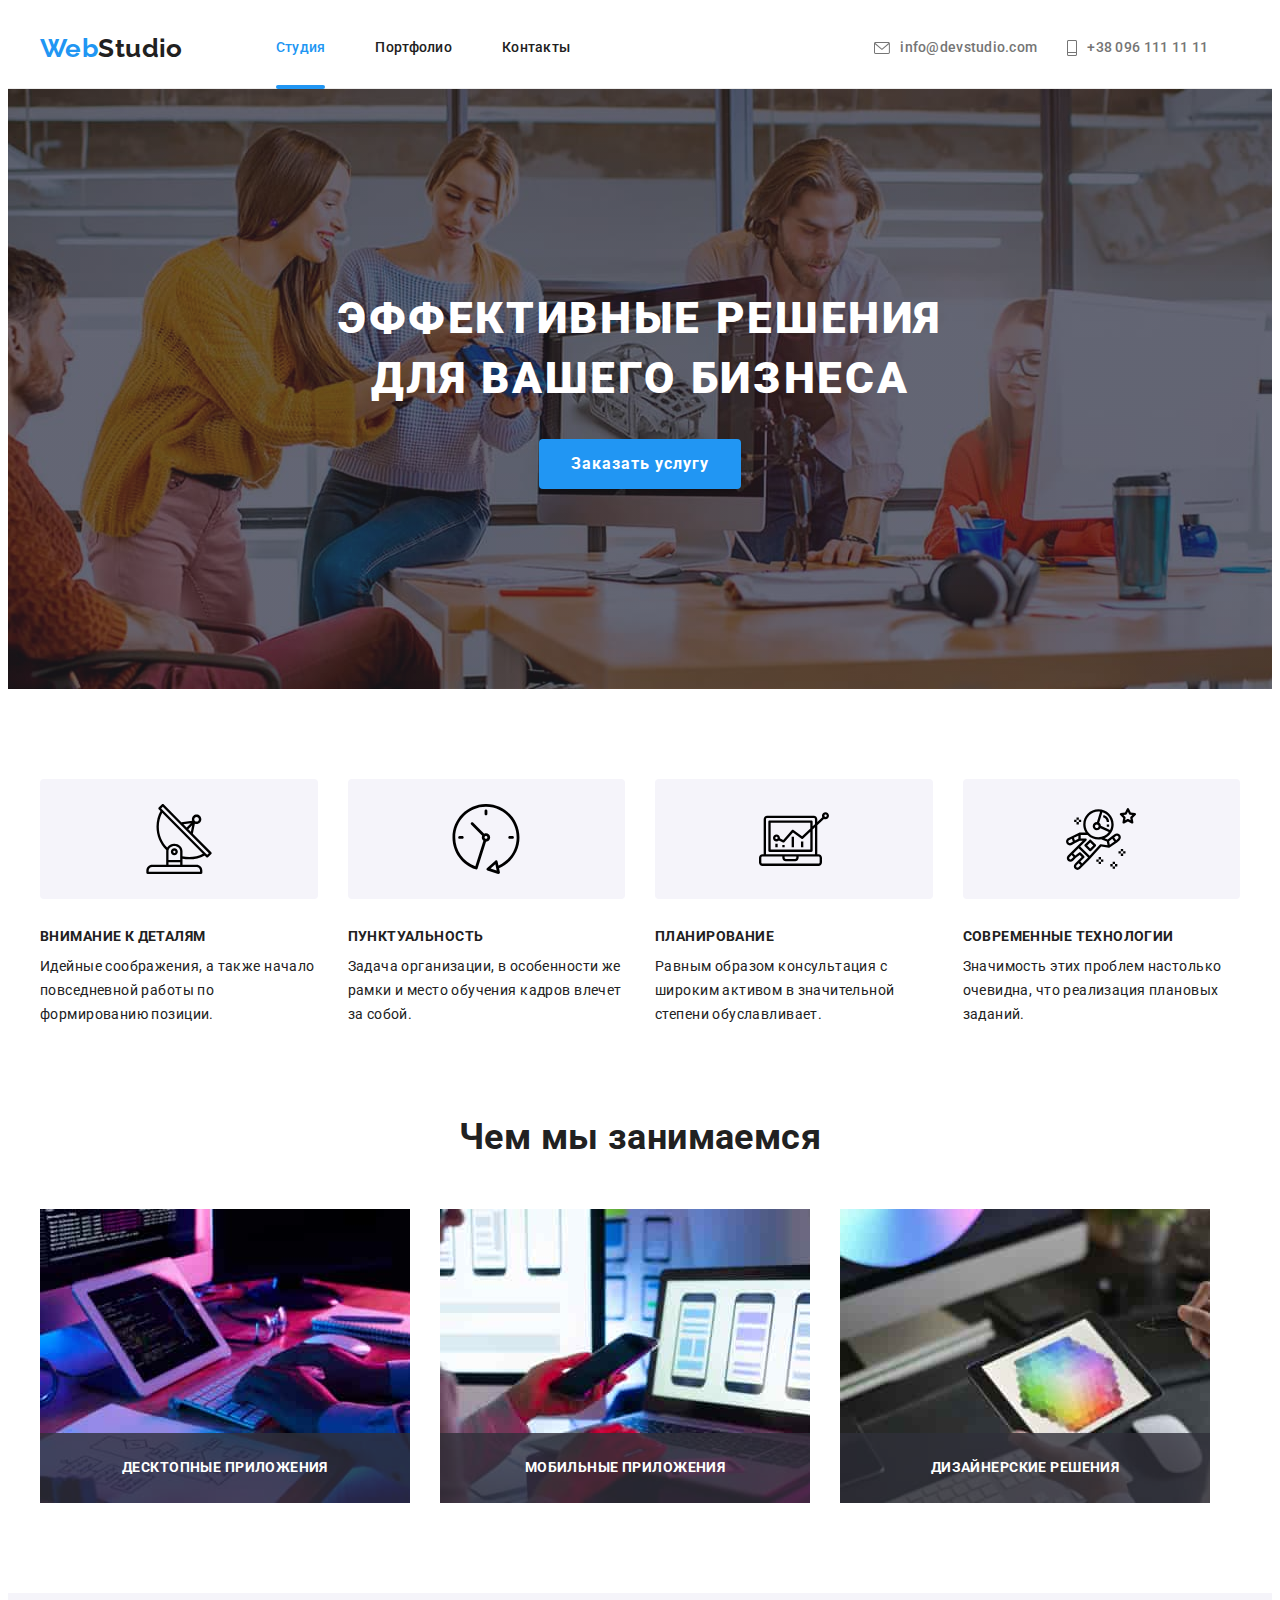
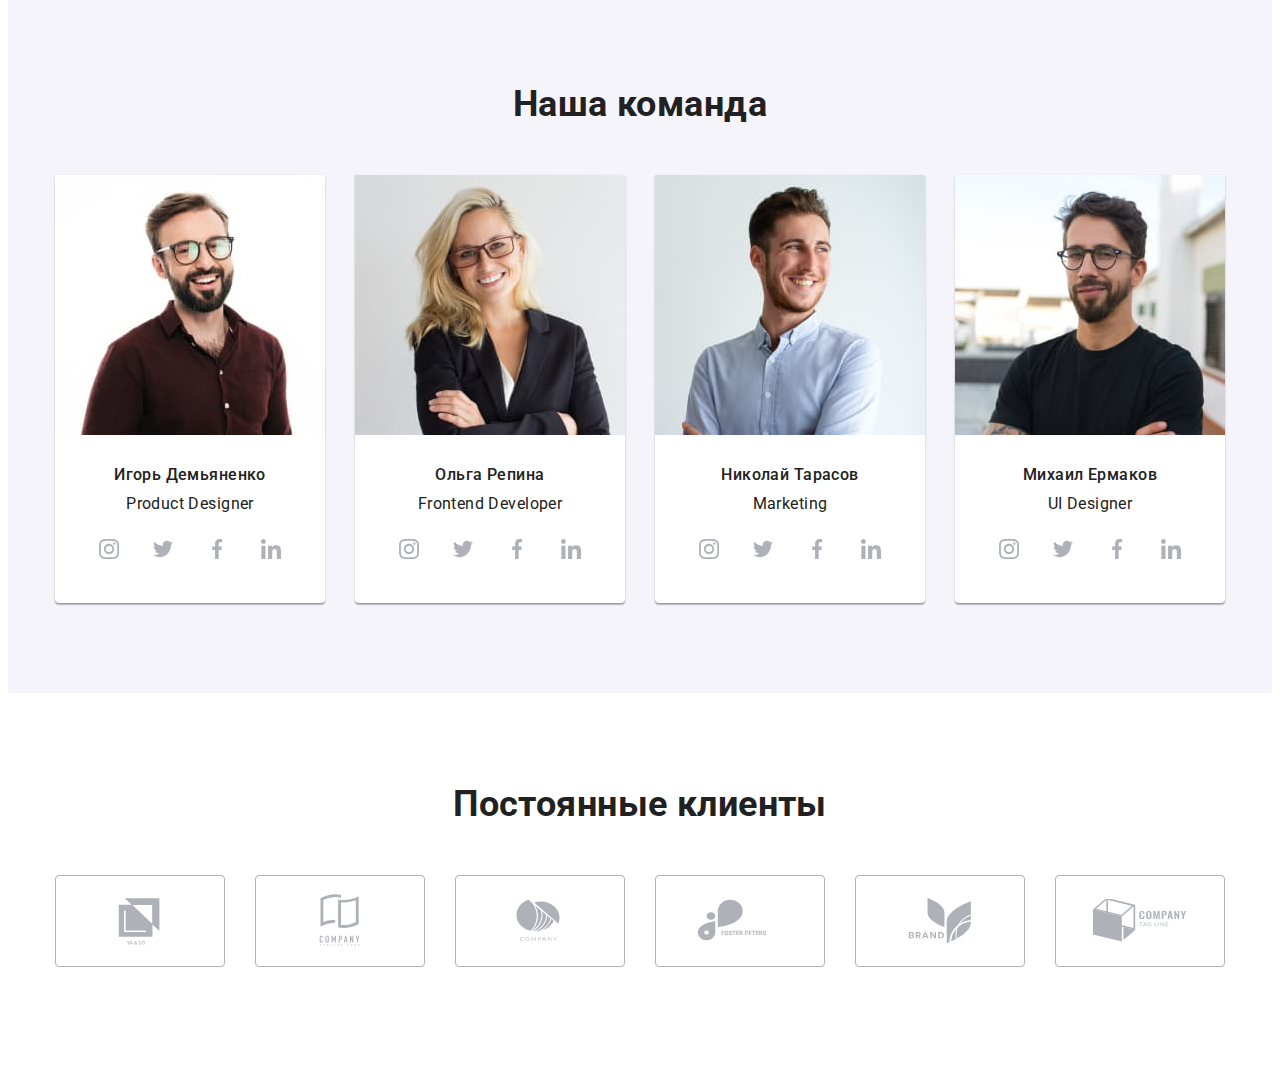
==== commit 3c4d313f: "hw-08" ====
--- a/index.html
+++ b/index.html
@@ -452,67 +452,55 @@
       </div>
      </section>
                          <!-- Постоянные клиенты -->
-      <section class="section clients">
-        <div class="container">
-          <h2 class="clients__title">Постоянные клиенты</h2>
-          <ul class="clients__list">
-            <li class="clients__item">
-              <a class="clients__link" href="#">
-              <div class="clients__border">
-               <svg class="clients__icon">
-                <use href="./images-svg/icon-svg/sprite.svg#icon-5" width="106" height="60" aria-label="LinkedIn"></use>
-              </svg>
-             </div>
-            </a>
-          </li>
-           <li class="clients__item">
-            <a class="clients__link" href="#">
-            <div class="clients__border">
-             <svg class="clients__icon">
-              <use href="./images-svg/icon-svg/sprite.svg#icon-6" width="106" height="60" aria-label="LinkedIn"></use>
-            </svg>
-           </div>
-          </a>
-         </li>
-         <li class="clients__item">
-          <a class="clients__link" href="#">
-          <div class="clients__border">
-           <svg class="clients__icon">
-            <use href="./images-svg/icon-svg/sprite.svg#icon-7" width="106" height="60" aria-label="LinkedIn"></use>
-          </svg>
-         </div>
-        </a>
-       </li>
-       <li class="clients__item">
-        <a class="clients__link" href="#">
-        <div class="clients__border">
-         <svg class="clients__icon">
-          <use href="./images-svg/icon-svg/sprite.svg#icon-8" width="106" height="60" aria-label="LinkedIn"></use>
-        </svg>
-       </div>
-      </a>
-     </li>
-     <li class="clients__item">
-      <a class="clients__link" href="#">
-      <div class="clients__border">
-       <svg class="clients__icon">
-        <use href="./images-svg/icon-svg/sprite.svg#icon-9" width="106" height="60" aria-label="LinkedIn"></use>
-      </svg>
-     </div>
-    </a>
-   </li>
-   <li class="clients__item">
-    <a class="clients__link" href="#">
-    <div class="clients__border">
-     <svg class="clients__icon">
-      <use href="./images-svg/icon-svg/sprite.svg#icon-10" width="106" height="60" aria-label="LinkedIn"></use>
-      </svg>
-     </div>
-    </a>
-   </li>
-  </ul>
- </div>
-</section> 
+  <section class="clients section">
+    <div class="container">
+      <h2 class="clients__title">Постоянные клиенты</h2>
+      <ul class="clients__list">
+        <li class="clients__items">
+          <a class="clients__link" href="">
+            <svg class="clients__icon" width="106" height="60">
+              <use href="./images-svg/icon-svg/sprite.svg#icon-5"></use>
+            </svg>
+          </a>
+        </li>
+        <li class="clients__items">
+          <a class="clients__link" href="">
+            <svg class="clients__icon"width="106" height="60">
+              <use href="./images-svg/icon-svg/sprite.svg#icon-6"></use>
+            </svg>
+          </a>
+        </li>
+        <li class="clients__items">
+          <a class="clients__link" href="">
+            <svg class="clients__icon" width="106" height="60">
+              <use href="./images-svg/icon-svg/sprite.svg#icon-7"></use>
+            </svg>
+          </a>
+        </li>
+        <li class="clients__items">
+          <a class="clients__link" href="">
+            <svg class="clients__icon" width="106" height="60">
+              <use href="./images-svg/icon-svg/sprite.svg#icon-8"></use>
+            </svg>
+          </a>
+        </li>
+        <li class="clients__items">
+          <a class="clients__link" href="">
+            <svg class="clients__icon" width="106" height="60">
+              <use href="./images-svg/icon-svg/sprite.svg#icon-9"></use>
+            </svg>
+          </a>
+        </li>
+        <li class="clients__items">
+          <a class="clients__link" href="">
+            <svg class="clients__icon" width="106" height="60">
+              <use href="./images-svg/icon-svg/sprite.svg#icon-10"></use>
+            </svg>
+          </a>
+        </li>
+      </ul>
+    </div>
+  </section>
   </main>
                           <!-- футер -->
   <!-- <footer class="footer">
--- a/css/main.min.css
+++ b/css/main.min.css
@@ -1 +1 @@
-:root{--main-title-color: #fff;--primery-text-colot: #212121;--tiele-text-color: #757575;--accent-color: #2196F3;--accent-color-hover: #188CE8;--primery-button-colot: #fff;--logo-header-color: #212121;--logo-footer-color: #fff;--input-color-bacgraund: #fff;--border-header-color: #ECECEC;--form-modal-icon: #212121;--form-modal-lable-text: #2196f3;--form-modal-input-textarea: rgba(117, 117, 117, 0.5);--imput-color-placeholder: #bebebe}body{font-family:"Roboto",sans-serif;font-size:14px;letter-spacing:.03em;background-color:#fff;color:var(--primery-text-colot)}h1,h2,h3,h4,h5,h6,p,ul{margin:0}img{display:block;max-width:100%;height:auto}.section{padding-bottom:90px;padding-top:90px}@media screen and (max-width: 1199px){.section{padding-bottom:60px;padding-top:60px}}.container{margin-left:auto;margin-right:auto;padding-left:15px;padding-right:15px}@media screen and (min-width: 480px){.container{width:480px}}@media screen and (min-width: 768px){.container{width:768px}}@media screen and (min-width: 1200px){.container{width:1200px}}@media screen and (max-width: 479px){.mobile-container{padding:34px 30px}}@media screen and (max-width: 767px){.mobile-container{display:none;position:absolute;top:0;left:0;width:100%;background-color:#fff;text-align:center;padding:48px 40px;z-index:900}}@media screen and (min-width: 768px){.mobile-container{display:-webkit-box;display:-ms-flexbox;display:flex;gap:84px}}@media screen and (min-width: 1200px){.mobile-container{gap:304px}}.mobile-container.is-open{display:-webkit-box;display:-ms-flexbox;display:flex;-webkit-box-orient:vertical;-webkit-box-direction:normal;-ms-flex-direction:column;flex-direction:column;-ms-flex-line-pack:start;align-content:flex-start;-webkit-box-pack:justify;-ms-flex-pack:justify;justify-content:space-between;width:100vw;height:100vh}.advantage__title{width:1px;height:1px;margin:-1px;border:0;padding:0;white-space:nowrap;-webkit-clip-path:inset(100%);clip-path:inset(100%);clip:rect(0 0 0 0);overflow:hidden}.team__list,.team__social,.work__list,.advantage__list,.header__site-nav,.header__contact-site,.header__social-list{padding:0;margin:0;list-style:none}.header__contact-link{display:-webkit-box;display:-ms-flexbox;display:flex;-webkit-box-align:center;-ms-flex-align:center;align-items:center}.team__list{display:-webkit-box;display:-ms-flexbox;display:flex;-ms-flex-wrap:wrap;flex-wrap:wrap}@media screen and (min-width: 767px){.header__main-nav{margin-left:88px;margin-bottom:0px}}@media screen and (min-width: 1200px){.header__main-nav{margin-left:93px;margin-bottom:0px}}.header{border-bottom:1px solid var(--border-header-color);position:relative}.header__contact-heder-nav{display:-webkit-box;display:-ms-flexbox;display:flex;-webkit-box-align:center;-ms-flex-align:center;align-items:center;min-height:60px}@media screen and (max-width: 767px){.header__contact-heder-nav{width:100%;-webkit-box-pack:justify;-ms-flex-pack:justify;justify-content:space-between}}.header__site-nav{display:-webkit-box;display:-ms-flexbox;display:flex;-webkit-box-orient:vertical;-webkit-box-direction:normal;-ms-flex-direction:column;flex-direction:column;-webkit-box-align:start;-ms-flex-align:start;align-items:flex-start;gap:32px}@media screen and (min-width: 768px){.header__site-nav{-webkit-box-orient:horizontal;-webkit-box-direction:normal;-ms-flex-direction:row;flex-direction:row;gap:50px}}.header__link{font-style:normal;font-weight:500;font-size:40px;line-height:1.17;letter-spacing:.02em;text-decoration:none;padding:16px 0px;-webkit-transition:color 250ms cubic-bezier(0.4, 0, 0.2, 1);transition:color 250ms cubic-bezier(0.4, 0, 0.2, 1);color:var(--title-text-color)}@media screen and (min-width: 768px){.header__link{display:block;position:relative;padding-top:32px;padding-bottom:32px;font-size:14px;line-height:1.14}.header__link--active{color:var(--accent-color)}.header__link--active::after{content:"";position:absolute;bottom:-1px;display:block;width:100%;height:4px;border-radius:2px;background-color:var(--accent-color)}}.header__link:hover,.header__link:focus,.header__link:active{color:var(--accent-color)}.header__social-list{display:-webkit-box;display:-ms-flexbox;display:flex}@media screen and (max-width: 377px){.header__social-list{-ms-flex-wrap:wrap;flex-wrap:wrap;row-gap:10px}}@media screen and (min-width: 768px){.header__social-list{display:none}}.header__social-item:not(:last-child){border-right:1px solid rgba(33,33,33,.2);margin-right:10px}.header__social-link{padding-right:10px;text-decoration:none;color:var(--accent-color)}.header__logo-link{font-family:"Raleway";font-weight:700;font-size:26px;line-height:1.19;text-decoration:none;color:var(--accent-color)}.header__logo-color{color:var(--logo-header-color)}.logo__text--white{color:var(--logo-footer-color)}.logo__footer{display:inline-block;margin-bottom:20px}.header__button{display:-webkit-inline-box;display:-ms-inline-flexbox;display:inline-flex;margin:0;padding:0;border:none;background-color:rgba(0,0,0,0);cursor:pointer;z-index:990}@media screen and (min-width: 768px){.header__button{display:none}}.header__button:hover .icon-menu-close,.header__button:hover .icon-menu-open{fill:var(--accent-color)}.header__button .icon-menu-close{display:none}.header__button.is-open .icon-menu-close{display:block}.header__button.is-open .icon-menu-open{display:none}.header__contact-site{display:-webkit-box;display:-ms-flexbox;display:flex;-webkit-box-orient:vertical;-webkit-box-direction:reverse;-ms-flex-direction:column-reverse;flex-direction:column-reverse}@media screen and (min-width: 768px){.header__contact-site{-webkit-box-orient:vertical;-webkit-box-direction:normal;-ms-flex-direction:column;flex-direction:column;-webkit-box-pack:center;-ms-flex-pack:center;justify-content:center}}@media screen and (min-width: 1200px){.header__contact-site{display:-webkit-box;display:-ms-flexbox;display:flex;-webkit-box-orient:horizontal;-webkit-box-direction:normal;-ms-flex-direction:row;flex-direction:row;gap:30px;-webkit-box-align:center;-ms-flex-align:center;align-items:center}}.header__contact-link{font-weight:500;font-size:24px;font-style:normal;line-height:1.17;letter-spacing:.02em;text-decoration:none;padding:16px 0px;-webkit-transition:color 250ms cubic-bezier(0.4, 0, 0.2, 1);transition:color 250ms cubic-bezier(0.4, 0, 0.2, 1);color:var(--tiele-text-color)}@media screen and (min-width: 768px){.header__contact-link{line-height:1.14;font-size:12px;padding:5px 0px}}@media screen and (min-width: 1200px){.header__contact-link{font-size:14px}}.header__contact-link:hover,.header__contact-link:focus,.header__contact-link:active{color:var(--accent-color)}.header__contact-link--size{font-size:34px}@media screen and (max-width: 377px){.header__contact-link--size{font-size:24px}}@media screen and (min-width: 768px){.header__contact-link--size{font-size:12px}}@media screen and (min-width: 1200px){.header__contact-link--size{font-size:14px}}.header__icon{display:none}@media screen and (min-width: 768px){.header__icon{display:block;fill:currentColor;margin-right:8px}}@media screen and (min-width: 1200px){.header__icon{margin-right:10px}}@media screen and (max-width: 1199px){.header__icon--size-mail{width:14x;height:10px}}@media screen and (min-width: 1200px){.header__icon--size-mail{width:16px;height:12px}}@media screen and (min-width: 1200px){.header__icon--size-phone{width:10px;height:14px}}@media screen and (min-width: 1200px){.header__icon--size-phone{width:10px;height:16px}}.hero{margin-left:auto;margin-right:auto;padding-top:118px;padding-bottom:118px;text-align:center;background-image:-webkit-gradient(linear, left top, right top, from(rgba(47, 48, 58, 0.4)), to(rgba(47, 48, 58, 0.4))),url("../images-svg/hero/hero-backgraund-480px@1x.jpg");background-image:linear-gradient(to right, rgba(47, 48, 58, 0.4), rgba(47, 48, 58, 0.4)),url("../images-svg/hero/hero-backgraund-480px@1x.jpg");background-repeat:no-repeat;background-size:cover;background-position:center;background-color:#2f303a}@media screen and (min-device-pixel-ratio: 2),screen and (-webkit-min-device-pixel-ratio: 2),screen and (min-resolution: 192dpi),screen and (min-resolution: 2dppx){.hero{background-image:-webkit-gradient(linear, left top, right top, from(rgba(47, 48, 58, 0.4)), to(rgba(47, 48, 58, 0.4))),url("../images-svg/hero/hero-backgraund-480px@2x.jpg");background-image:linear-gradient(to right, rgba(47, 48, 58, 0.4), rgba(47, 48, 58, 0.4)),url("../images-svg/hero/hero-backgraund-480px@2x.jpg")}}@media screen and (min-width: 576px){.hero{background-image:-webkit-gradient(linear, left top, right top, from(rgba(47, 48, 58, 0.4)), to(rgba(47, 48, 58, 0.4))),url("../images-svg/hero/hero-backgraund-768px@1x.jpg");background-image:linear-gradient(to right, rgba(47, 48, 58, 0.4), rgba(47, 48, 58, 0.4)),url("../images-svg/hero/hero-backgraund-768px@1x.jpg")}}@media screen and (min-width: 576px)and (min-device-pixel-ratio: 2),screen and (min-width: 576px)and (-webkit-min-device-pixel-ratio: 2),screen and (min-width: 576px)and (min-resolution: 192dpi),screen and (min-width: 576px)and (min-resolution: 2dppx){.hero{background-image:-webkit-gradient(linear, left top, right top, from(rgba(47, 48, 58, 0.4)), to(rgba(47, 48, 58, 0.4))),url("../images-svg/hero/hero-backgraund-768px@2x.jpg");background-image:linear-gradient(to right, rgba(47, 48, 58, 0.4), rgba(47, 48, 58, 0.4)),url("../images-svg/hero/hero-backgraund-768px@2x.jpg")}}@media screen and (min-width: 1200px){.hero{padding-top:200px;padding-bottom:200px;max-width:1600px;background-image:-webkit-gradient(linear, left top, right top, from(rgba(47, 48, 58, 0.4)), to(rgba(47, 48, 58, 0.4))),url("../images-svg/hero/hero-backgraund-1600px@1x.jpg");background-image:linear-gradient(to right, rgba(47, 48, 58, 0.4), rgba(47, 48, 58, 0.4)),url("../images-svg/hero/hero-backgraund-1600px@1x.jpg")}}@media screen and (min-width: 1200px)and (min-device-pixel-ratio: 2),screen and (min-width: 1200px)and (-webkit-min-device-pixel-ratio: 2),screen and (min-width: 1200px)and (min-resolution: 192dpi),screen and (min-width: 1200px)and (min-resolution: 2dppx){.hero{background-image:-webkit-gradient(linear, left top, right top, from(rgba(47, 48, 58, 0.4)), to(rgba(47, 48, 58, 0.4))),url("../images-svg/hero/hero-backgraund-1600px@2x.jpg");background-image:linear-gradient(to right, rgba(47, 48, 58, 0.4), rgba(47, 48, 58, 0.4)),url("../images-svg/hero/hero-backgraund-1600px@2x.jpg")}}.hero__title{margin-bottom:30px;color:#fff;font-weight:900;font-size:26px;line-height:1.62;letter-spacing:.06em;text-transform:uppercase}@media screen and (min-width: 768px){.hero__title{max-width:360px;margin-left:auto;margin-right:auto}}@media screen and (min-width: 1200px){.hero__title{max-width:696px;font-size:44px;line-height:1.36}}.hero-button{padding:10px 32px;font-family:inherit;font-weight:700;font-size:16px;line-height:1.88;text-align:center;letter-spacing:.06em;cursor:pointer;color:#fff;background:var(--accent-color);-webkit-box-shadow:0px 4px 4px rgba(0,0,0,.15);box-shadow:0px 4px 4px rgba(0,0,0,.15);border-radius:4px;border:none;-webkit-transition:background-color 250ms cubic-bezier(0.4, 0, 0.2, 1);transition:background-color 250ms cubic-bezier(0.4, 0, 0.2, 1)}.hero-button:hover,.hero-button:focus,.hero-button:active{background-color:var(--accent-color-hover)}.modal{cursor:pointer;position:absolute;top:50%;left:50%;padding:40px;overflow-y:auto;-webkit-transform:translate(-50%, -50%) scale(1);transform:translate(-50%, -50%) scale(1);background-color:#fff;-webkit-box-shadow:0px 1px 3px rgba(0,0,0,.12),0px 1px 1px rgba(0,0,0,.14),0px 2px 1px rgba(0,0,0,.2);box-shadow:0px 1px 3px rgba(0,0,0,.12),0px 1px 1px rgba(0,0,0,.14),0px 2px 1px rgba(0,0,0,.2);border-radius:4px;-webkit-transition-duration:250ms;transition-duration:250ms;-webkit-transition-timing-function:cubic-bezier(0.4, 0, 0.2, 1);transition-timing-function:cubic-bezier(0.4, 0, 0.2, 1)}@media screen and (max-width: 479px){.modal{padding:15px;width:calc(100% - 20px)}}@media screen and (min-width: 480px)and (max-width: 1199px){.modal{width:450px}}.modal__button-close{cursor:pointer;position:absolute;top:8px;right:8px;width:30px;height:30px;border-radius:50%;background:#fff;border:1px solid rgba(0,0,0,.1);-webkit-transition:color 250ms cubic-bezier(0.4, 0, 0.2, 1);transition:color 250ms cubic-bezier(0.4, 0, 0.2, 1)}.modal__icon-close:focus,.modal__icon-close:hover{fill:#2196f3}.modal__icon-close{position:absolute;top:8px;right:8px;width:11px;height:11px;fill:#212121;-webkit-transition-duration:250ms;transition-duration:250ms;-webkit-transition-timing-function:cubic-bezier(0.4, 0, 0.2, 1);transition-timing-function:cubic-bezier(0.4, 0, 0.2, 1)}.form__modal-title{font-family:"Roboto";font-style:normal;font-weight:700;font-size:20px;line-height:1.15;text-align:center;letter-spacing:.03em;color:var(--primery-text-colot);margin-bottom:30px}.form{display:-webkit-box;display:-ms-flexbox;display:flex;-webkit-box-orient:vertical;-webkit-box-direction:normal;-ms-flex-direction:column;flex-direction:column;-webkit-box-align:center;-ms-flex-align:center;align-items:center}.form__modal{margin-bottom:10px;width:100%}.form__modal-lable{text-align:left;display:block;font-family:"Roboto";font-style:normal;font-weight:400;font-size:12px;line-height:1.16;letter-spacing:.03em;color:var(--tiele-text-color);margin-bottom:4px}.form__modal-lable-text{padding-left:.3rem;font-size:12px;line-height:1.17;text-decoration:underline;-webkit-text-decoration-skip-ink:none;text-decoration-skip-ink:none;color:var(--form-modal-lable-text)}@media screen and (min-width: 1200px){.form__modal-lable-text{font-size:14px;line-height:1.17}}.form__modal-input::-webkit-input-placeholder{color:var(--imput-color-placeholder)}.form__modal-input::-moz-placeholder{color:var(--imput-color-placeholder)}.form__modal-input:-ms-input-placeholder{color:var(--imput-color-placeholder)}.form__modal-input::-ms-input-placeholder{color:var(--imput-color-placeholder)}.form__modal-input::placeholder{color:var(--imput-color-placeholder)}.form__modal-input{width:100%;height:40px;padding:12px 42px;background:var(--input-color-bacgraund);border:1px solid rgba(33,33,33,.2);border-radius:4px;-webkit-transition-duration:250ms;transition-duration:250ms;-webkit-transition-timing-function:cubic-bezier(0.4, 0, 0.2, 1);transition-timing-function:cubic-bezier(0.4, 0, 0.2, 1);outline:none}.form__modal-input-textarea{padding:12px 16px;height:120px;font-size:14px;line-height:1.14;letter-spacing:.01em;resize:none}.form__modal-input:focus{border:1px solid #2196f3;border-radius:4px}.form__modal-input:focus+.form__modal-icon{fill:#2196f3}.form__modal-inner{position:relative}.form__modal-icon{position:absolute;left:15px;top:50%;-webkit-transform:translateY(-50%);transform:translateY(-50%);width:18px;height:18px;color:var(--form-modal-icon);-webkit-transition-duration:250ms;transition-duration:250ms;-webkit-transition-timing-function:cubic-bezier(0.4, 0, 0.2, 1);transition-timing-function:cubic-bezier(0.4, 0, 0.2, 1)}.form__modal-button{cursor:pointer;color:#fff;background-color:#2196f3;font-style:normal;font-weight:700;font-size:16px;line-height:1.8;letter-spacing:.06em;width:200px;height:50px;border:none;-webkit-box-shadow:0px 4px 4px rgba(0,0,0,.15);box-shadow:0px 4px 4px rgba(0,0,0,.15);border-radius:4px;-webkit-transition-duration:250ms;transition-duration:250ms;-webkit-transition-timing-function:cubic-bezier(0.4, 0, 0.2, 1);transition-timing-function:cubic-bezier(0.4, 0, 0.2, 1)}.backdrop{position:fixed;top:0;left:0;width:100%;height:100%;display:-webkit-box;display:-ms-flexbox;display:flex;-webkit-box-pack:center;-ms-flex-pack:center;justify-content:center;-webkit-box-align:center;-ms-flex-align:center;align-items:center;opacity:1;z-index:1;-webkit-transition-duration:250ms;transition-duration:250ms;-webkit-transition-timing-function:cubic-bezier(0.4, 0, 0.2, 1);transition-timing-function:cubic-bezier(0.4, 0, 0.2, 1)}.backdrop.is-hidden{opacity:0;pointer-events:none;visibility:hidden}.backdrop.is-hidden .modal{-webkit-transform:translate(-50%, -50%) scale(2);transform:translate(-50%, -50%) scale(2)}.button:hover,.button:focus{color:var(--primery-button-colot);background-color:#188ce8;-webkit-box-shadow:0px 3px 1px rgba(0,0,0,.1),0px 1px 2px rgba(0,0,0,.08),0px 2px 2px rgba(0,0,0,.12);box-shadow:0px 3px 1px rgba(0,0,0,.1),0px 1px 2px rgba(0,0,0,.08),0px 2px 2px rgba(0,0,0,.12);border-radius:4px}@media screen and (min-width: 768px){.advantage__list{display:-webkit-box;display:-ms-flexbox;display:flex;-ms-flex-wrap:wrap;flex-wrap:wrap;margin:-15px}}@media screen and (min-width: 768px){.features{width:calc((100% - 60px)/2);margin:15px}}@media screen and (min-width: 1200px){.features{width:calc((100% - 120px)/4);margin:15px}}@media screen and (max-width: 767px){.features:not(:last-child){margin-bottom:30px}}.features__title{margin-bottom:10px;font-weight:700;font-size:14px;line-height:1.14;text-transform:uppercase}@media screen and (max-width: 767px){.features__title{text-align:center}}.features__text{font-size:14px;line-height:1.71;color:var(--primary-text-color)}.features__item{display:-webkit-box;display:-ms-flexbox;display:flex;-webkit-box-pack:center;-ms-flex-pack:center;justify-content:center;-webkit-box-align:center;-ms-flex-align:center;align-items:center;max-width:100%;height:120px;margin-bottom:30px;background:#f5f4fa;border-radius:4px}.work{padding-top:0}.work__list{display:-webkit-box;display:-ms-flexbox;display:flex}.work__images{position:relative;margin-right:30px}.work__images:nth-child(3n){margin-right:0}.work__text{position:absolute;bottom:0;display:-webkit-box;display:-ms-flexbox;display:flex;height:70px;width:100%;-webkit-box-pack:center;-ms-flex-pack:center;justify-content:center;-webkit-box-align:center;-ms-flex-align:center;align-items:center;font-weight:700;font-size:14px;line-height:1.14;text-align:center;letter-spacing:.03em;text-transform:uppercase;color:#fff;background:rgba(47,48,58,.8)}@media screen and (max-width: 1199px){.work{display:none}}.team{background:#f5f4fa}.team__list{-webkit-box-pack:center;-ms-flex-pack:center;justify-content:center;gap:30px}.team__list .team__border{width:450px;background:#fff;-webkit-box-shadow:0px 1px 3px rgba(0,0,0,.12),0px 1px 1px rgba(0,0,0,.14),0px 2px 1px rgba(0,0,0,.2);box-shadow:0px 1px 3px rgba(0,0,0,.12),0px 1px 1px rgba(0,0,0,.14),0px 2px 1px rgba(0,0,0,.2);border-radius:0px 0px 4px 4px}@media screen and (min-width: 768px){.team__list .team__border{width:354px}}@media screen and (min-width: 1200px){.team__list .team__border{width:270px}}.team__list .team__title{font-weight:500;margin-top:30px;margin-bottom:10px;font-size:16px;line-height:1.19;text-align:center}.team__list .team__text{margin-bottom:16px;font-size:16px;line-height:1.19;text-align:center}.team__social{display:-webkit-box;display:-ms-flexbox;display:flex;-webkit-box-pack:center;-ms-flex-pack:center;justify-content:center;margin-bottom:30px}.social__link{display:-webkit-box;display:-ms-flexbox;display:flex;-webkit-box-pack:center;-ms-flex-pack:center;justify-content:center;-webkit-box-align:center;-ms-flex-align:center;align-items:center;width:44px;height:44px;border-radius:50%;background-color:rgba(0,0,0,0);-webkit-transition:background-color 250ms cubic-bezier(0.4, 0, 0.2, 1),-webkit-filter 250ms cubic-bezier(0.4, 0, 0.2, 1);transition:background-color 250ms cubic-bezier(0.4, 0, 0.2, 1),-webkit-filter 250ms cubic-bezier(0.4, 0, 0.2, 1);transition:background-color 250ms cubic-bezier(0.4, 0, 0.2, 1),filter 250ms cubic-bezier(0.4, 0, 0.2, 1);transition:background-color 250ms cubic-bezier(0.4, 0, 0.2, 1),filter 250ms cubic-bezier(0.4, 0, 0.2, 1),-webkit-filter 250ms cubic-bezier(0.4, 0, 0.2, 1)}.social__link:hover,.social__link:focus,.social__link:active{background:var(--accent-color);-webkit-filter:drop-shadow(0px 4px 4px rgba(0, 0, 0, 0.25));filter:drop-shadow(0px 4px 4px rgba(0, 0, 0, 0.25))}.social__link:hover .social__icon,.social__link:focus .social__icon,.social__link:active .social__icon{fill:#fff}.social__icon{fill:#afb1b8;-webkit-transition:fill 250ms cubic-bezier(0.4, 0, 0.2, 1);transition:fill 250ms cubic-bezier(0.4, 0, 0.2, 1)}.team__social .social+.social{margin-left:10px}.footer{background-color:#2f303a;padding-top:60px;padding-bottom:60px}.footer__logo-color{color:var(--logo-footer-color)}.footer__address-contact{margin-bottom:9px;font-weight:normal}.footer__contact{padding-left:0px}.footer__address{margin-top:20px}.footer__address-link{color:var(--main-title-color);text-decoration:none;font-style:normal;font-weight:400;font-size:14px;line-height:1.71;letter-spacing:.03em}.footer__contact-link{color:var(--tiele-text-color);text-decoration:none;font-style:normal;font-weight:500;font-size:14px;line-height:1.14;letter-spacing:.02em}.footer__join-text{font-style:normal;font-weight:700;font-size:14px;line-height:1.14;letter-spacing:.03em;text-transform:uppercase;margin-bottom:20px;color:#fff}.footer__join{min-width:206px}.footer .social__item{background-color:rgba(255,255,255,.1)}.footer__item{min-width:231px;margin-right:70px}.footer .footer__join-social{padding-left:0px;padding-right:0px;display:-webkit-box;display:-ms-flexbox;display:flex}.footer .container{display:-webkit-box;display:-ms-flexbox;display:flex;-webkit-box-align:baseline;-ms-flex-align:baseline;align-items:baseline}.footer__join .social+.social{margin-left:10px}.servisces__title{display:none}.servisces__button{-webkit-box-pack:center;-ms-flex-pack:center;justify-content:center;display:-webkit-box;display:-ms-flexbox;display:flex;margin-bottom:50px}.servisces__text-button{margin-right:8px}.services .servisces__pointer:hover,.services .servisces__pointer:focus{color:var(--primery-button-colot);background-color:#2196f3;-webkit-box-shadow:0px 3px 1px rgba(0,0,0,.1),0px 1px 2px rgba(0,0,0,.08),0px 2px 2px rgba(0,0,0,.12);box-shadow:0px 3px 1px rgba(0,0,0,.1),0px 1px 2px rgba(0,0,0,.08),0px 2px 2px rgba(0,0,0,.12);border-radius:4px}.servisces__pointer{cursor:pointer;color:var(--primery-text-colot);background-color:#f5f4fa;padding-top:6px;padding-right:22px;padding-bottom:6px;padding-left:22px;font-weight:500;font-size:16px;line-height:1.62;letter-spacing:.03em;border-radius:4px;border:none;-webkit-transition-duration:250ms;transition-duration:250ms;-webkit-transition-timing-function:cubic-bezier(0.4, 0, 0.2, 1);transition-timing-function:cubic-bezier(0.4, 0, 0.2, 1)}.service .title{font-weight:700;font-size:18px;line-height:3;letter-spacing:.06em}.portfolio-project{display:-webkit-box;display:-ms-flexbox;display:flex;-ms-flex-wrap:wrap;flex-wrap:wrap;gap:30px}.portfolio-project-img{display:block}.portfolio-project__inner{padding-top:20px;padding-right:24px;padding-bottom:20px;padding-left:24px;border-top:20px;border-right:24px;border-bottom:20px;border-left:24px;border:1px solid #eee}.portfolio-project__title{font-style:normal;font-weight:700;font-size:18px;line-height:2;letter-spacing:.06em;margin-bottom:4px;color:var(--primery-text-colot)}.services .portfolio-project__text{color:var(--tiele-text-color);font-weight:400;font-size:16px;line-height:1.87;letter-spacing:.03em}.portfolio__project-item{display:block;text-decoration:none}.portfolio__project-list .portfolio__project-item:hover,.portfolio__project-list .portfolio__project-item:focus{-webkit-box-shadow:0px 1px 1px rgba(0,0,0,.12),0px 4px 4px rgba(0,0,0,.06),1px 4px 6px rgba(0,0,0,.16);box-shadow:0px 1px 1px rgba(0,0,0,.12),0px 4px 4px rgba(0,0,0,.06),1px 4px 6px rgba(0,0,0,.16);-webkit-transition-duration:250ms;transition-duration:250ms;-webkit-transition-timing-function:cubic-bezier(0.4, 0, 0.2, 1);transition-timing-function:cubic-bezier(0.4, 0, 0.2, 1)}.portfolio__project-overlay{position:relative;overflow:hidden}.portfolio__project-overlay:hover .portfolio__project-overlay-text{-webkit-transform:translateY(0);transform:translateY(0)}.portfolio__project-overlay-text{position:absolute;bottom:0;padding:63px 24px;width:100%;height:100%;font-size:18px;line-height:1.56;color:#fff;background-color:rgba(33,150,243,.9);-webkit-transform:translateY(101%);transform:translateY(101%);-webkit-transition:-webkit-transform 250ms cubic-bezier(0.4, 0, 0.2, 1);transition:-webkit-transform 250ms cubic-bezier(0.4, 0, 0.2, 1);transition:transform 250ms cubic-bezier(0.4, 0, 0.2, 1);transition:transform 250ms cubic-bezier(0.4, 0, 0.2, 1), -webkit-transform 250ms cubic-bezier(0.4, 0, 0.2, 1)}.clients__title{font-style:normal;font-weight:700;font-size:36px;line-height:1.16;text-align:center;letter-spacing:.03em;color:var(--primery-text-colot);margin-bottom:50px}.clients__list{display:-webkit-box;display:-ms-flexbox;display:flex;-webkit-box-pack:justify;-ms-flex-pack:justify;justify-content:space-between}.clients__icon{fill:#afb1b8}.clients__border{-webkit-box-pack:center;-ms-flex-pack:center;justify-content:center;-webkit-box-align:center;-ms-flex-align:center;align-items:center;width:170px;height:92px;border:1px solid #afb1b8;border-radius:4px;padding-top:16px;padding-left:32px;-webkit-transition-duration:250ms;transition-duration:250ms;-webkit-transition-timing-function:cubic-bezier(0.4, 0, 0.2, 1);transition-timing-function:cubic-bezier(0.4, 0, 0.2, 1)}.clients__link:hover .clients__icon,.clients__link:focus .clients__icon{fill:#2196f3}.clients__link:hover .clients__border,.clients__link:focus .clients__border{border-color:#2196f3}.checkbox{margin-bottom:30px;display:-webkit-box;display:-ms-flexbox;display:flex;-ms-flex-wrap:wrap;flex-wrap:wrap}.checkbox__lable{display:-webkit-box;display:-ms-flexbox;display:flex;font-weight:400;font-size:12px;letter-spacing:.03em;color:var(--tiele-text-color);-ms-flex-negative:0;flex-shrink:0;margin-top:0px;padding-left:24px;display:inline-block;position:relative}@media screen and (min-width: 1200px){.checkbox__lable{font-size:14px;line-height:1.71}}.checkbox__input{-webkit-appearance:none;-moz-appearance:none;appearance:none}.checkbox__icon{position:absolute;left:0;top:50%;-webkit-transform:translateY(-50%);transform:translateY(-50%)}.checkbox__icon-check{position:absolute;fill:#fff;background:#2196f3;border:.2px solid #2196f3;border-radius:2px;opacity:0;-webkit-transition:opacity 250ms cubic-bezier(0.4, 0, 0.2, 1);transition:opacity 250ms cubic-bezier(0.4, 0, 0.2, 1)}.checkbox__input:checked~.checkbox__icon-check{opacity:1}.subscribe{margin-left:auto}.subscribe__form{display:-webkit-box;display:-ms-flexbox;display:flex;-webkit-box-orient:vertical;-webkit-box-direction:normal;-ms-flex-direction:column;flex-direction:column}.subscribe__lable{display:-webkit-box;display:-ms-flexbox;display:flex;-webkit-box-orient:vertical;-webkit-box-direction:normal;-ms-flex-direction:column;flex-direction:column;cursor:pointer;font-family:"Roboto";font-style:normal;text-transform:uppercase;font-weight:700;font-size:14px;line-height:1.14;letter-spacing:.03em;color:#fff;margin-bottom:20px}.subscribe__control{display:-webkit-box;display:-ms-flexbox;display:flex;position:relative}.subscribe__input{display:-webkit-box;display:-ms-flexbox;display:flex;padding-left:16px;width:358px;height:50px;font-family:"Roboto";font-style:normal;font-weight:400;font-size:16px;line-height:1.25;letter-spacing:inherit;background-color:inherit;color:#fff;border:1px solid rgba(255,255,255,.3);-webkit-filter:drop-shadow(0px 4px 4px rgba(0, 0, 0, 0.15));filter:drop-shadow(0px 4px 4px rgba(0, 0, 0, 0.15));border-radius:4px}.subscribe__icon{position:absolute;right:28px;top:50%;-webkit-transform:translateY(-50%);transform:translateY(-50%);-webkit-transition-duration:250ms;transition-duration:250ms;-webkit-transition-timing-function:cubic-bezier(0.4, 0, 0.2, 1);transition-timing-function:cubic-bezier(0.4, 0, 0.2, 1)}.subscribe__button{display:-webkit-box;display:-ms-flexbox;display:flex;-webkit-box-align:center;-ms-flex-align:center;align-items:center;-webkit-box-pack:center;-ms-flex-pack:center;justify-content:center;display:-webkit-inline-box;display:-ms-inline-flexbox;display:inline-flex;margin:auto;padding-top:10px;padding-right:29px;padding-bottom:10px;cursor:pointer;margin-left:12px;color:#fff;background-color:#2196f3;font-style:normal;font-weight:700;font-size:16px;line-height:1.87;letter-spacing:.06em;min-width:200px;min-height:50px;border:none;-webkit-box-shadow:0px 4px 4px rgba(0,0,0,.15);box-shadow:0px 4px 4px rgba(0,0,0,.15);border-radius:4px;-webkit-transition-duration:250ms;transition-duration:250ms;-webkit-transition-timing-function:cubic-bezier(0.4, 0, 0.2, 1);transition-timing-function:cubic-bezier(0.4, 0, 0.2, 1)}.work__title,.section__title,.clients__title{margin-bottom:50px;font-weight:700;font-size:36px;line-height:1.17;text-align:center}/*# sourceMappingURL=main.min.css.map */+:root{--main-title-color: #fff;--primery-text-colot: #212121;--tiele-text-color: #757575;--accent-color: #2196F3;--accent-color-hover: #188CE8;--primery-button-colot: #fff;--logo-header-color: #212121;--logo-footer-color: #fff;--input-color-bacgraund: #fff;--border-header-color: #ECECEC;--form-modal-icon: #212121;--form-modal-lable-text: #2196f3;--form-modal-input-textarea: rgba(117, 117, 117, 0.5);--imput-color-placeholder: #bebebe}body{font-family:"Roboto",sans-serif;font-size:14px;letter-spacing:.03em;background-color:#fff;color:var(--primery-text-colot)}h1,h2,h3,h4,h5,h6,p,ul{margin:0}img{display:block;max-width:100%;height:auto}.section{padding-bottom:90px;padding-top:90px}@media screen and (max-width: 1199px){.section{padding-bottom:60px;padding-top:60px}}.container{margin-left:auto;margin-right:auto;padding-left:15px;padding-right:15px}@media screen and (min-width: 480px){.container{width:480px}}@media screen and (min-width: 768px){.container{width:768px}}@media screen and (min-width: 1200px){.container{width:1200px}}@media screen and (max-width: 479px){.mobile-container{padding:34px 30px}}@media screen and (max-width: 767px){.mobile-container{display:none;position:absolute;top:0;left:0;width:100%;background-color:#fff;text-align:center;padding:48px 40px;z-index:900}}@media screen and (min-width: 768px){.mobile-container{display:-webkit-box;display:-ms-flexbox;display:flex;gap:84px}}@media screen and (min-width: 1200px){.mobile-container{gap:304px}}.mobile-container.is-open{display:-webkit-box;display:-ms-flexbox;display:flex;-webkit-box-orient:vertical;-webkit-box-direction:normal;-ms-flex-direction:column;flex-direction:column;-ms-flex-line-pack:start;align-content:flex-start;-webkit-box-pack:justify;-ms-flex-pack:justify;justify-content:space-between;width:100vw;height:100vh}.advantage__title{width:1px;height:1px;margin:-1px;border:0;padding:0;white-space:nowrap;-webkit-clip-path:inset(100%);clip-path:inset(100%);clip:rect(0 0 0 0);overflow:hidden}.clients__list,.team__list,.team__social,.work__list,.advantage__list,.header__site-nav,.header__contact-site,.header__social-list{padding:0;margin:0;list-style:none}.header__contact-link{display:-webkit-box;display:-ms-flexbox;display:flex;-webkit-box-align:center;-ms-flex-align:center;align-items:center}.clients__list,.team__list{display:-webkit-box;display:-ms-flexbox;display:flex;-ms-flex-wrap:wrap;flex-wrap:wrap}@media screen and (min-width: 767px){.header__main-nav{margin-left:88px;margin-bottom:0px}}@media screen and (min-width: 1200px){.header__main-nav{margin-left:93px;margin-bottom:0px}}.header{border-bottom:1px solid var(--border-header-color);position:relative}.header__contact-heder-nav{display:-webkit-box;display:-ms-flexbox;display:flex;-webkit-box-align:center;-ms-flex-align:center;align-items:center;min-height:60px}@media screen and (max-width: 767px){.header__contact-heder-nav{width:100%;-webkit-box-pack:justify;-ms-flex-pack:justify;justify-content:space-between}}.header__site-nav{display:-webkit-box;display:-ms-flexbox;display:flex;-webkit-box-orient:vertical;-webkit-box-direction:normal;-ms-flex-direction:column;flex-direction:column;-webkit-box-align:start;-ms-flex-align:start;align-items:flex-start;gap:32px}@media screen and (min-width: 768px){.header__site-nav{-webkit-box-orient:horizontal;-webkit-box-direction:normal;-ms-flex-direction:row;flex-direction:row;gap:50px}}.header__link{font-style:normal;font-weight:500;font-size:40px;line-height:1.17;letter-spacing:.02em;text-decoration:none;padding:16px 0px;-webkit-transition:color 250ms cubic-bezier(0.4, 0, 0.2, 1);transition:color 250ms cubic-bezier(0.4, 0, 0.2, 1);color:var(--title-text-color)}@media screen and (min-width: 768px){.header__link{display:block;position:relative;padding-top:32px;padding-bottom:32px;font-size:14px;line-height:1.14}.header__link--active{color:var(--accent-color)}.header__link--active::after{content:"";position:absolute;bottom:-1px;display:block;width:100%;height:4px;border-radius:2px;background-color:var(--accent-color)}}.header__link:hover,.header__link:focus,.header__link:active{color:var(--accent-color)}.header__social-list{display:-webkit-box;display:-ms-flexbox;display:flex}@media screen and (max-width: 377px){.header__social-list{-ms-flex-wrap:wrap;flex-wrap:wrap;row-gap:10px}}@media screen and (min-width: 768px){.header__social-list{display:none}}.header__social-item:not(:last-child){border-right:1px solid rgba(33,33,33,.2);margin-right:10px}.header__social-link{padding-right:10px;text-decoration:none;color:var(--accent-color)}.header__logo-link{font-family:"Raleway";font-weight:700;font-size:26px;line-height:1.19;text-decoration:none;color:var(--accent-color)}.header__logo-color{color:var(--logo-header-color)}.logo__text--white{color:var(--logo-footer-color)}.logo__footer{display:inline-block;margin-bottom:20px}.header__button{display:-webkit-inline-box;display:-ms-inline-flexbox;display:inline-flex;margin:0;padding:0;border:none;background-color:rgba(0,0,0,0);cursor:pointer;z-index:990}@media screen and (min-width: 768px){.header__button{display:none}}.header__button:hover .icon-menu-close,.header__button:hover .icon-menu-open{fill:var(--accent-color)}.header__button .icon-menu-close{display:none}.header__button.is-open .icon-menu-close{display:block}.header__button.is-open .icon-menu-open{display:none}.header__contact-site{display:-webkit-box;display:-ms-flexbox;display:flex;-webkit-box-orient:vertical;-webkit-box-direction:reverse;-ms-flex-direction:column-reverse;flex-direction:column-reverse}@media screen and (min-width: 768px){.header__contact-site{-webkit-box-orient:vertical;-webkit-box-direction:normal;-ms-flex-direction:column;flex-direction:column;-webkit-box-pack:center;-ms-flex-pack:center;justify-content:center}}@media screen and (min-width: 1200px){.header__contact-site{display:-webkit-box;display:-ms-flexbox;display:flex;-webkit-box-orient:horizontal;-webkit-box-direction:normal;-ms-flex-direction:row;flex-direction:row;gap:30px;-webkit-box-align:center;-ms-flex-align:center;align-items:center}}.header__contact-link{font-weight:500;font-size:24px;font-style:normal;line-height:1.17;letter-spacing:.02em;text-decoration:none;padding:16px 0px;-webkit-transition:color 250ms cubic-bezier(0.4, 0, 0.2, 1);transition:color 250ms cubic-bezier(0.4, 0, 0.2, 1);color:var(--tiele-text-color)}@media screen and (min-width: 768px){.header__contact-link{line-height:1.14;font-size:12px;padding:5px 0px}}@media screen and (min-width: 1200px){.header__contact-link{font-size:14px}}.header__contact-link:hover,.header__contact-link:focus,.header__contact-link:active{color:var(--accent-color)}.header__contact-link--size{font-size:34px}@media screen and (max-width: 377px){.header__contact-link--size{font-size:24px}}@media screen and (min-width: 768px){.header__contact-link--size{font-size:12px}}@media screen and (min-width: 1200px){.header__contact-link--size{font-size:14px}}.header__icon{display:none}@media screen and (min-width: 768px){.header__icon{display:block;fill:currentColor;margin-right:8px}}@media screen and (min-width: 1200px){.header__icon{margin-right:10px}}@media screen and (max-width: 1199px){.header__icon--size-mail{width:14x;height:10px}}@media screen and (min-width: 1200px){.header__icon--size-mail{width:16px;height:12px}}@media screen and (min-width: 1200px){.header__icon--size-phone{width:10px;height:14px}}@media screen and (min-width: 1200px){.header__icon--size-phone{width:10px;height:16px}}.hero{margin-left:auto;margin-right:auto;padding-top:118px;padding-bottom:118px;text-align:center;background-image:-webkit-gradient(linear, left top, right top, from(rgba(47, 48, 58, 0.4)), to(rgba(47, 48, 58, 0.4))),url("../images-svg/hero/hero-backgraund-480px@1x.jpg");background-image:linear-gradient(to right, rgba(47, 48, 58, 0.4), rgba(47, 48, 58, 0.4)),url("../images-svg/hero/hero-backgraund-480px@1x.jpg");background-repeat:no-repeat;background-size:cover;background-position:center;background-color:#2f303a}@media screen and (min-device-pixel-ratio: 2),screen and (-webkit-min-device-pixel-ratio: 2),screen and (min-resolution: 192dpi),screen and (min-resolution: 2dppx){.hero{background-image:-webkit-gradient(linear, left top, right top, from(rgba(47, 48, 58, 0.4)), to(rgba(47, 48, 58, 0.4))),url("../images-svg/hero/hero-backgraund-480px@2x.jpg");background-image:linear-gradient(to right, rgba(47, 48, 58, 0.4), rgba(47, 48, 58, 0.4)),url("../images-svg/hero/hero-backgraund-480px@2x.jpg")}}@media screen and (min-width: 576px){.hero{background-image:-webkit-gradient(linear, left top, right top, from(rgba(47, 48, 58, 0.4)), to(rgba(47, 48, 58, 0.4))),url("../images-svg/hero/hero-backgraund-768px@1x.jpg");background-image:linear-gradient(to right, rgba(47, 48, 58, 0.4), rgba(47, 48, 58, 0.4)),url("../images-svg/hero/hero-backgraund-768px@1x.jpg")}}@media screen and (min-width: 576px)and (min-device-pixel-ratio: 2),screen and (min-width: 576px)and (-webkit-min-device-pixel-ratio: 2),screen and (min-width: 576px)and (min-resolution: 192dpi),screen and (min-width: 576px)and (min-resolution: 2dppx){.hero{background-image:-webkit-gradient(linear, left top, right top, from(rgba(47, 48, 58, 0.4)), to(rgba(47, 48, 58, 0.4))),url("../images-svg/hero/hero-backgraund-768px@2x.jpg");background-image:linear-gradient(to right, rgba(47, 48, 58, 0.4), rgba(47, 48, 58, 0.4)),url("../images-svg/hero/hero-backgraund-768px@2x.jpg")}}@media screen and (min-width: 1200px){.hero{padding-top:200px;padding-bottom:200px;max-width:1600px;background-image:-webkit-gradient(linear, left top, right top, from(rgba(47, 48, 58, 0.4)), to(rgba(47, 48, 58, 0.4))),url("../images-svg/hero/hero-backgraund-1600px@1x.jpg");background-image:linear-gradient(to right, rgba(47, 48, 58, 0.4), rgba(47, 48, 58, 0.4)),url("../images-svg/hero/hero-backgraund-1600px@1x.jpg")}}@media screen and (min-width: 1200px)and (min-device-pixel-ratio: 2),screen and (min-width: 1200px)and (-webkit-min-device-pixel-ratio: 2),screen and (min-width: 1200px)and (min-resolution: 192dpi),screen and (min-width: 1200px)and (min-resolution: 2dppx){.hero{background-image:-webkit-gradient(linear, left top, right top, from(rgba(47, 48, 58, 0.4)), to(rgba(47, 48, 58, 0.4))),url("../images-svg/hero/hero-backgraund-1600px@2x.jpg");background-image:linear-gradient(to right, rgba(47, 48, 58, 0.4), rgba(47, 48, 58, 0.4)),url("../images-svg/hero/hero-backgraund-1600px@2x.jpg")}}.hero__title{margin-bottom:30px;color:#fff;font-weight:900;font-size:26px;line-height:1.62;letter-spacing:.06em;text-transform:uppercase}@media screen and (min-width: 768px){.hero__title{max-width:360px;margin-left:auto;margin-right:auto}}@media screen and (min-width: 1200px){.hero__title{max-width:696px;font-size:44px;line-height:1.36}}.hero-button{padding:10px 32px;font-family:inherit;font-weight:700;font-size:16px;line-height:1.88;text-align:center;letter-spacing:.06em;cursor:pointer;color:#fff;background:var(--accent-color);-webkit-box-shadow:0px 4px 4px rgba(0,0,0,.15);box-shadow:0px 4px 4px rgba(0,0,0,.15);border-radius:4px;border:none;-webkit-transition:background-color 250ms cubic-bezier(0.4, 0, 0.2, 1);transition:background-color 250ms cubic-bezier(0.4, 0, 0.2, 1)}.hero-button:hover,.hero-button:focus,.hero-button:active{background-color:var(--accent-color-hover)}.modal{cursor:pointer;position:absolute;top:50%;left:50%;padding:40px;overflow-y:auto;-webkit-transform:translate(-50%, -50%) scale(1);transform:translate(-50%, -50%) scale(1);background-color:#fff;-webkit-box-shadow:0px 1px 3px rgba(0,0,0,.12),0px 1px 1px rgba(0,0,0,.14),0px 2px 1px rgba(0,0,0,.2);box-shadow:0px 1px 3px rgba(0,0,0,.12),0px 1px 1px rgba(0,0,0,.14),0px 2px 1px rgba(0,0,0,.2);border-radius:4px;-webkit-transition-duration:250ms;transition-duration:250ms;-webkit-transition-timing-function:cubic-bezier(0.4, 0, 0.2, 1);transition-timing-function:cubic-bezier(0.4, 0, 0.2, 1)}@media screen and (max-width: 479px){.modal{padding:15px;width:calc(100% - 20px)}}@media screen and (min-width: 480px)and (max-width: 1199px){.modal{width:450px}}.modal__button-close{cursor:pointer;position:absolute;top:8px;right:8px;width:30px;height:30px;border-radius:50%;background:#fff;border:1px solid rgba(0,0,0,.1);-webkit-transition:color 250ms cubic-bezier(0.4, 0, 0.2, 1);transition:color 250ms cubic-bezier(0.4, 0, 0.2, 1)}.modal__icon-close:focus,.modal__icon-close:hover{fill:#2196f3}.modal__icon-close{position:absolute;top:8px;right:8px;width:11px;height:11px;fill:#212121;-webkit-transition-duration:250ms;transition-duration:250ms;-webkit-transition-timing-function:cubic-bezier(0.4, 0, 0.2, 1);transition-timing-function:cubic-bezier(0.4, 0, 0.2, 1)}.form__modal-title{font-family:"Roboto";font-style:normal;font-weight:700;font-size:20px;line-height:1.15;text-align:center;letter-spacing:.03em;color:var(--primery-text-colot);margin-bottom:30px}.form{display:-webkit-box;display:-ms-flexbox;display:flex;-webkit-box-orient:vertical;-webkit-box-direction:normal;-ms-flex-direction:column;flex-direction:column;-webkit-box-align:center;-ms-flex-align:center;align-items:center}.form__modal{margin-bottom:10px;width:100%}.form__modal-lable{text-align:left;display:block;font-family:"Roboto";font-style:normal;font-weight:400;font-size:12px;line-height:1.16;letter-spacing:.03em;color:var(--tiele-text-color);margin-bottom:4px}.form__modal-lable-text{padding-left:.3rem;font-size:12px;line-height:1.17;text-decoration:underline;-webkit-text-decoration-skip-ink:none;text-decoration-skip-ink:none;color:var(--form-modal-lable-text)}@media screen and (min-width: 1200px){.form__modal-lable-text{font-size:14px;line-height:1.17}}.form__modal-input::-webkit-input-placeholder{color:var(--imput-color-placeholder)}.form__modal-input::-moz-placeholder{color:var(--imput-color-placeholder)}.form__modal-input:-ms-input-placeholder{color:var(--imput-color-placeholder)}.form__modal-input::-ms-input-placeholder{color:var(--imput-color-placeholder)}.form__modal-input::placeholder{color:var(--imput-color-placeholder)}.form__modal-input{width:100%;height:40px;padding:12px 42px;background:var(--input-color-bacgraund);border:1px solid rgba(33,33,33,.2);border-radius:4px;-webkit-transition-duration:250ms;transition-duration:250ms;-webkit-transition-timing-function:cubic-bezier(0.4, 0, 0.2, 1);transition-timing-function:cubic-bezier(0.4, 0, 0.2, 1);outline:none}.form__modal-input-textarea{padding:12px 16px;height:120px;font-size:14px;line-height:1.14;letter-spacing:.01em;resize:none}.form__modal-input:focus{border:1px solid #2196f3;border-radius:4px}.form__modal-input:focus+.form__modal-icon{fill:#2196f3}.form__modal-inner{position:relative}.form__modal-icon{position:absolute;left:15px;top:50%;-webkit-transform:translateY(-50%);transform:translateY(-50%);width:18px;height:18px;color:var(--form-modal-icon);-webkit-transition-duration:250ms;transition-duration:250ms;-webkit-transition-timing-function:cubic-bezier(0.4, 0, 0.2, 1);transition-timing-function:cubic-bezier(0.4, 0, 0.2, 1)}.form__modal-button{cursor:pointer;color:#fff;background-color:#2196f3;font-style:normal;font-weight:700;font-size:16px;line-height:1.8;letter-spacing:.06em;width:200px;height:50px;border:none;-webkit-box-shadow:0px 4px 4px rgba(0,0,0,.15);box-shadow:0px 4px 4px rgba(0,0,0,.15);border-radius:4px;-webkit-transition-duration:250ms;transition-duration:250ms;-webkit-transition-timing-function:cubic-bezier(0.4, 0, 0.2, 1);transition-timing-function:cubic-bezier(0.4, 0, 0.2, 1)}.backdrop{position:fixed;top:0;left:0;width:100%;height:100%;display:-webkit-box;display:-ms-flexbox;display:flex;-webkit-box-pack:center;-ms-flex-pack:center;justify-content:center;-webkit-box-align:center;-ms-flex-align:center;align-items:center;opacity:1;z-index:1;-webkit-transition-duration:250ms;transition-duration:250ms;-webkit-transition-timing-function:cubic-bezier(0.4, 0, 0.2, 1);transition-timing-function:cubic-bezier(0.4, 0, 0.2, 1)}.backdrop.is-hidden{opacity:0;pointer-events:none;visibility:hidden}.backdrop.is-hidden .modal{-webkit-transform:translate(-50%, -50%) scale(2);transform:translate(-50%, -50%) scale(2)}.button:hover,.button:focus{color:var(--primery-button-colot);background-color:#188ce8;-webkit-box-shadow:0px 3px 1px rgba(0,0,0,.1),0px 1px 2px rgba(0,0,0,.08),0px 2px 2px rgba(0,0,0,.12);box-shadow:0px 3px 1px rgba(0,0,0,.1),0px 1px 2px rgba(0,0,0,.08),0px 2px 2px rgba(0,0,0,.12);border-radius:4px}@media screen and (min-width: 768px){.advantage__list{display:-webkit-box;display:-ms-flexbox;display:flex;-ms-flex-wrap:wrap;flex-wrap:wrap;margin:-15px}}@media screen and (min-width: 768px){.features{width:calc((100% - 60px)/2);margin:15px}}@media screen and (min-width: 1200px){.features{width:calc((100% - 120px)/4);margin:15px}}@media screen and (max-width: 767px){.features:not(:last-child){margin-bottom:30px}}.features__title{margin-bottom:10px;font-weight:700;font-size:14px;line-height:1.14;text-transform:uppercase}@media screen and (max-width: 767px){.features__title{text-align:center}}.features__text{font-size:14px;line-height:1.71;color:var(--primary-text-color)}.features__item{display:-webkit-box;display:-ms-flexbox;display:flex;-webkit-box-pack:center;-ms-flex-pack:center;justify-content:center;-webkit-box-align:center;-ms-flex-align:center;align-items:center;max-width:100%;height:120px;margin-bottom:30px;background:#f5f4fa;border-radius:4px}.work{padding-top:0}.work__list{display:-webkit-box;display:-ms-flexbox;display:flex}.work__images{position:relative;margin-right:30px}.work__images:nth-child(3n){margin-right:0}.work__text{position:absolute;bottom:0;display:-webkit-box;display:-ms-flexbox;display:flex;height:70px;width:100%;-webkit-box-pack:center;-ms-flex-pack:center;justify-content:center;-webkit-box-align:center;-ms-flex-align:center;align-items:center;font-weight:700;font-size:14px;line-height:1.14;text-align:center;letter-spacing:.03em;text-transform:uppercase;color:#fff;background:rgba(47,48,58,.8)}@media screen and (max-width: 1199px){.work{display:none}}.team{background:#f5f4fa}.team__list{-webkit-box-pack:center;-ms-flex-pack:center;justify-content:center;gap:30px}.team__list .team__border{width:450px;background:#fff;-webkit-box-shadow:0px 1px 3px rgba(0,0,0,.12),0px 1px 1px rgba(0,0,0,.14),0px 2px 1px rgba(0,0,0,.2);box-shadow:0px 1px 3px rgba(0,0,0,.12),0px 1px 1px rgba(0,0,0,.14),0px 2px 1px rgba(0,0,0,.2);border-radius:0px 0px 4px 4px}@media screen and (min-width: 768px){.team__list .team__border{width:354px}}@media screen and (min-width: 1200px){.team__list .team__border{width:270px}}.team__list .team__title{font-weight:500;margin-top:30px;margin-bottom:10px;font-size:16px;line-height:1.19;text-align:center}.team__list .team__text{margin-bottom:16px;font-size:16px;line-height:1.19;text-align:center}.team__social{display:-webkit-box;display:-ms-flexbox;display:flex;-webkit-box-pack:center;-ms-flex-pack:center;justify-content:center;margin-bottom:30px}.social__link{display:-webkit-box;display:-ms-flexbox;display:flex;-webkit-box-pack:center;-ms-flex-pack:center;justify-content:center;-webkit-box-align:center;-ms-flex-align:center;align-items:center;width:44px;height:44px;border-radius:50%;background-color:rgba(0,0,0,0);-webkit-transition:background-color 250ms cubic-bezier(0.4, 0, 0.2, 1),-webkit-filter 250ms cubic-bezier(0.4, 0, 0.2, 1);transition:background-color 250ms cubic-bezier(0.4, 0, 0.2, 1),-webkit-filter 250ms cubic-bezier(0.4, 0, 0.2, 1);transition:background-color 250ms cubic-bezier(0.4, 0, 0.2, 1),filter 250ms cubic-bezier(0.4, 0, 0.2, 1);transition:background-color 250ms cubic-bezier(0.4, 0, 0.2, 1),filter 250ms cubic-bezier(0.4, 0, 0.2, 1),-webkit-filter 250ms cubic-bezier(0.4, 0, 0.2, 1)}.social__link:hover,.social__link:focus,.social__link:active{background:var(--accent-color);-webkit-filter:drop-shadow(0px 4px 4px rgba(0, 0, 0, 0.25));filter:drop-shadow(0px 4px 4px rgba(0, 0, 0, 0.25))}.social__link:hover .social__icon,.social__link:focus .social__icon,.social__link:active .social__icon{fill:#fff}.social__icon{fill:#afb1b8;-webkit-transition:fill 250ms cubic-bezier(0.4, 0, 0.2, 1);transition:fill 250ms cubic-bezier(0.4, 0, 0.2, 1)}.team__social .social+.social{margin-left:10px}.footer{background-color:#2f303a;padding-top:60px;padding-bottom:60px}.footer__logo-color{color:var(--logo-footer-color)}.footer__address-contact{margin-bottom:9px;font-weight:normal}.footer__contact{padding-left:0px}.footer__address{margin-top:20px}.footer__address-link{color:var(--main-title-color);text-decoration:none;font-style:normal;font-weight:400;font-size:14px;line-height:1.71;letter-spacing:.03em}.footer__contact-link{color:var(--tiele-text-color);text-decoration:none;font-style:normal;font-weight:500;font-size:14px;line-height:1.14;letter-spacing:.02em}.footer__join-text{font-style:normal;font-weight:700;font-size:14px;line-height:1.14;letter-spacing:.03em;text-transform:uppercase;margin-bottom:20px;color:#fff}.footer__join{min-width:206px}.footer .social__item{background-color:rgba(255,255,255,.1)}.footer__item{min-width:231px;margin-right:70px}.footer .footer__join-social{padding-left:0px;padding-right:0px;display:-webkit-box;display:-ms-flexbox;display:flex}.footer .container{display:-webkit-box;display:-ms-flexbox;display:flex;-webkit-box-align:baseline;-ms-flex-align:baseline;align-items:baseline}.footer__join .social+.social{margin-left:10px}.servisces__title{display:none}.servisces__button{-webkit-box-pack:center;-ms-flex-pack:center;justify-content:center;display:-webkit-box;display:-ms-flexbox;display:flex;margin-bottom:50px}.servisces__text-button{margin-right:8px}.services .servisces__pointer:hover,.services .servisces__pointer:focus{color:var(--primery-button-colot);background-color:#2196f3;-webkit-box-shadow:0px 3px 1px rgba(0,0,0,.1),0px 1px 2px rgba(0,0,0,.08),0px 2px 2px rgba(0,0,0,.12);box-shadow:0px 3px 1px rgba(0,0,0,.1),0px 1px 2px rgba(0,0,0,.08),0px 2px 2px rgba(0,0,0,.12);border-radius:4px}.servisces__pointer{cursor:pointer;color:var(--primery-text-colot);background-color:#f5f4fa;padding-top:6px;padding-right:22px;padding-bottom:6px;padding-left:22px;font-weight:500;font-size:16px;line-height:1.62;letter-spacing:.03em;border-radius:4px;border:none;-webkit-transition-duration:250ms;transition-duration:250ms;-webkit-transition-timing-function:cubic-bezier(0.4, 0, 0.2, 1);transition-timing-function:cubic-bezier(0.4, 0, 0.2, 1)}.service .title{font-weight:700;font-size:18px;line-height:3;letter-spacing:.06em}.portfolio-project{display:-webkit-box;display:-ms-flexbox;display:flex;-ms-flex-wrap:wrap;flex-wrap:wrap;gap:30px}.portfolio-project-img{display:block}.portfolio-project__inner{padding-top:20px;padding-right:24px;padding-bottom:20px;padding-left:24px;border-top:20px;border-right:24px;border-bottom:20px;border-left:24px;border:1px solid #eee}.portfolio-project__title{font-style:normal;font-weight:700;font-size:18px;line-height:2;letter-spacing:.06em;margin-bottom:4px;color:var(--primery-text-colot)}.services .portfolio-project__text{color:var(--tiele-text-color);font-weight:400;font-size:16px;line-height:1.87;letter-spacing:.03em}.portfolio__project-item{display:block;text-decoration:none}.portfolio__project-list .portfolio__project-item:hover,.portfolio__project-list .portfolio__project-item:focus{-webkit-box-shadow:0px 1px 1px rgba(0,0,0,.12),0px 4px 4px rgba(0,0,0,.06),1px 4px 6px rgba(0,0,0,.16);box-shadow:0px 1px 1px rgba(0,0,0,.12),0px 4px 4px rgba(0,0,0,.06),1px 4px 6px rgba(0,0,0,.16);-webkit-transition-duration:250ms;transition-duration:250ms;-webkit-transition-timing-function:cubic-bezier(0.4, 0, 0.2, 1);transition-timing-function:cubic-bezier(0.4, 0, 0.2, 1)}.portfolio__project-overlay{position:relative;overflow:hidden}.portfolio__project-overlay:hover .portfolio__project-overlay-text{-webkit-transform:translateY(0);transform:translateY(0)}.portfolio__project-overlay-text{position:absolute;bottom:0;padding:63px 24px;width:100%;height:100%;font-size:18px;line-height:1.56;color:#fff;background-color:rgba(33,150,243,.9);-webkit-transform:translateY(101%);transform:translateY(101%);-webkit-transition:-webkit-transform 250ms cubic-bezier(0.4, 0, 0.2, 1);transition:-webkit-transform 250ms cubic-bezier(0.4, 0, 0.2, 1);transition:transform 250ms cubic-bezier(0.4, 0, 0.2, 1);transition:transform 250ms cubic-bezier(0.4, 0, 0.2, 1), -webkit-transform 250ms cubic-bezier(0.4, 0, 0.2, 1)}.clients__list{-webkit-box-pack:center;-ms-flex-pack:center;justify-content:center;margin:-15px}.clients__items{display:block;-webkit-box-sizing:border-box;box-sizing:border-box;width:170px;height:92px;margin:15px;border:1px solid #afb1b8;border-radius:4px;-webkit-transition:border 250ms cubic-bezier(0.4, 0, 0.2, 1),border-radius 250ms cubic-bezier(0.4, 0, 0.2, 1);transition:border 250ms cubic-bezier(0.4, 0, 0.2, 1),border-radius 250ms cubic-bezier(0.4, 0, 0.2, 1)}@media screen and (min-width: 320px){.clients__items{width:226px}}@media screen and (min-width: 480px){.clients__items{width:210px}}@media screen and (min-width: 768px){.clients__items{width:226px}}@media screen and (min-width: 1200px){.clients__items{width:170px}}.clients__items:hover,.clients__items:focus,.clients__items:active{border:1px solid var(--accent-color);border-radius:4px}.clients__icon{fill:#afb1b8;-webkit-transition:fill 250ms cubic-bezier(0.4, 0, 0.2, 1);transition:fill 250ms cubic-bezier(0.4, 0, 0.2, 1)}.clients__link{display:-webkit-box;display:-ms-flexbox;display:flex;-webkit-box-pack:center;-ms-flex-pack:center;justify-content:center;-webkit-box-align:center;-ms-flex-align:center;align-items:center;width:100%;height:100%}.clients__link:hover .clients__icon,.clients__link:focus .clients__icon,.clients__link:active .clients__icon{fill:var(--accent-color)}.checkbox{margin-bottom:30px;display:-webkit-box;display:-ms-flexbox;display:flex;-ms-flex-wrap:wrap;flex-wrap:wrap}.checkbox__lable{display:-webkit-box;display:-ms-flexbox;display:flex;font-weight:400;font-size:12px;letter-spacing:.03em;color:var(--tiele-text-color);-ms-flex-negative:0;flex-shrink:0;margin-top:0px;padding-left:24px;display:inline-block;position:relative}@media screen and (min-width: 1200px){.checkbox__lable{font-size:14px;line-height:1.71}}.checkbox__input{-webkit-appearance:none;-moz-appearance:none;appearance:none}.checkbox__icon{position:absolute;left:0;top:50%;-webkit-transform:translateY(-50%);transform:translateY(-50%)}.checkbox__icon-check{position:absolute;fill:#fff;background:#2196f3;border:.2px solid #2196f3;border-radius:2px;opacity:0;-webkit-transition:opacity 250ms cubic-bezier(0.4, 0, 0.2, 1);transition:opacity 250ms cubic-bezier(0.4, 0, 0.2, 1)}.checkbox__input:checked~.checkbox__icon-check{opacity:1}.subscribe{margin-left:auto}.subscribe__form{display:-webkit-box;display:-ms-flexbox;display:flex;-webkit-box-orient:vertical;-webkit-box-direction:normal;-ms-flex-direction:column;flex-direction:column}.subscribe__lable{display:-webkit-box;display:-ms-flexbox;display:flex;-webkit-box-orient:vertical;-webkit-box-direction:normal;-ms-flex-direction:column;flex-direction:column;cursor:pointer;font-family:"Roboto";font-style:normal;text-transform:uppercase;font-weight:700;font-size:14px;line-height:1.14;letter-spacing:.03em;color:#fff;margin-bottom:20px}.subscribe__control{display:-webkit-box;display:-ms-flexbox;display:flex;position:relative}.subscribe__input{display:-webkit-box;display:-ms-flexbox;display:flex;padding-left:16px;width:358px;height:50px;font-family:"Roboto";font-style:normal;font-weight:400;font-size:16px;line-height:1.25;letter-spacing:inherit;background-color:inherit;color:#fff;border:1px solid rgba(255,255,255,.3);-webkit-filter:drop-shadow(0px 4px 4px rgba(0, 0, 0, 0.15));filter:drop-shadow(0px 4px 4px rgba(0, 0, 0, 0.15));border-radius:4px}.subscribe__icon{position:absolute;right:28px;top:50%;-webkit-transform:translateY(-50%);transform:translateY(-50%);-webkit-transition-duration:250ms;transition-duration:250ms;-webkit-transition-timing-function:cubic-bezier(0.4, 0, 0.2, 1);transition-timing-function:cubic-bezier(0.4, 0, 0.2, 1)}.subscribe__button{display:-webkit-box;display:-ms-flexbox;display:flex;-webkit-box-align:center;-ms-flex-align:center;align-items:center;-webkit-box-pack:center;-ms-flex-pack:center;justify-content:center;display:-webkit-inline-box;display:-ms-inline-flexbox;display:inline-flex;margin:auto;padding-top:10px;padding-right:29px;padding-bottom:10px;cursor:pointer;margin-left:12px;color:#fff;background-color:#2196f3;font-style:normal;font-weight:700;font-size:16px;line-height:1.87;letter-spacing:.06em;min-width:200px;min-height:50px;border:none;-webkit-box-shadow:0px 4px 4px rgba(0,0,0,.15);box-shadow:0px 4px 4px rgba(0,0,0,.15);border-radius:4px;-webkit-transition-duration:250ms;transition-duration:250ms;-webkit-transition-timing-function:cubic-bezier(0.4, 0, 0.2, 1);transition-timing-function:cubic-bezier(0.4, 0, 0.2, 1)}.work__title,.section__title,.clients__title{margin-bottom:50px;font-weight:700;font-size:36px;line-height:1.17;text-align:center}/*# sourceMappingURL=main.min.css.map */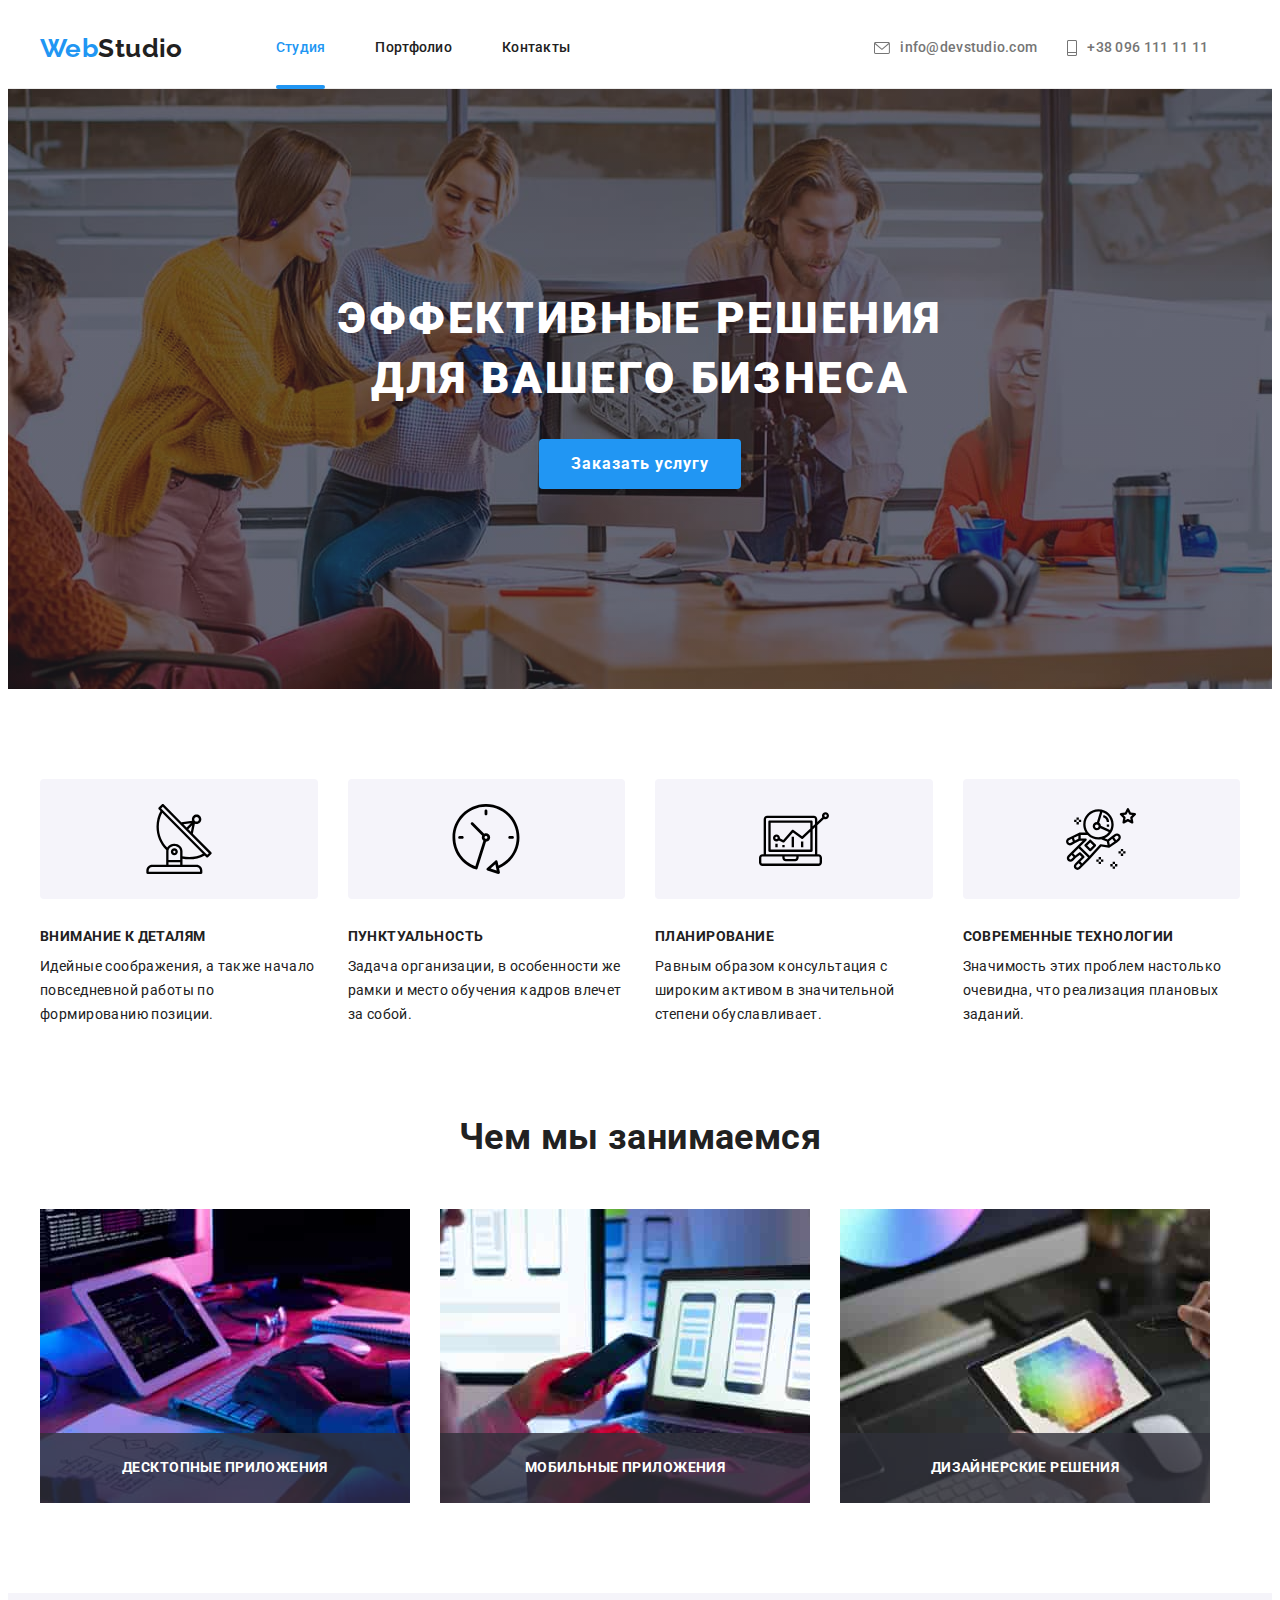
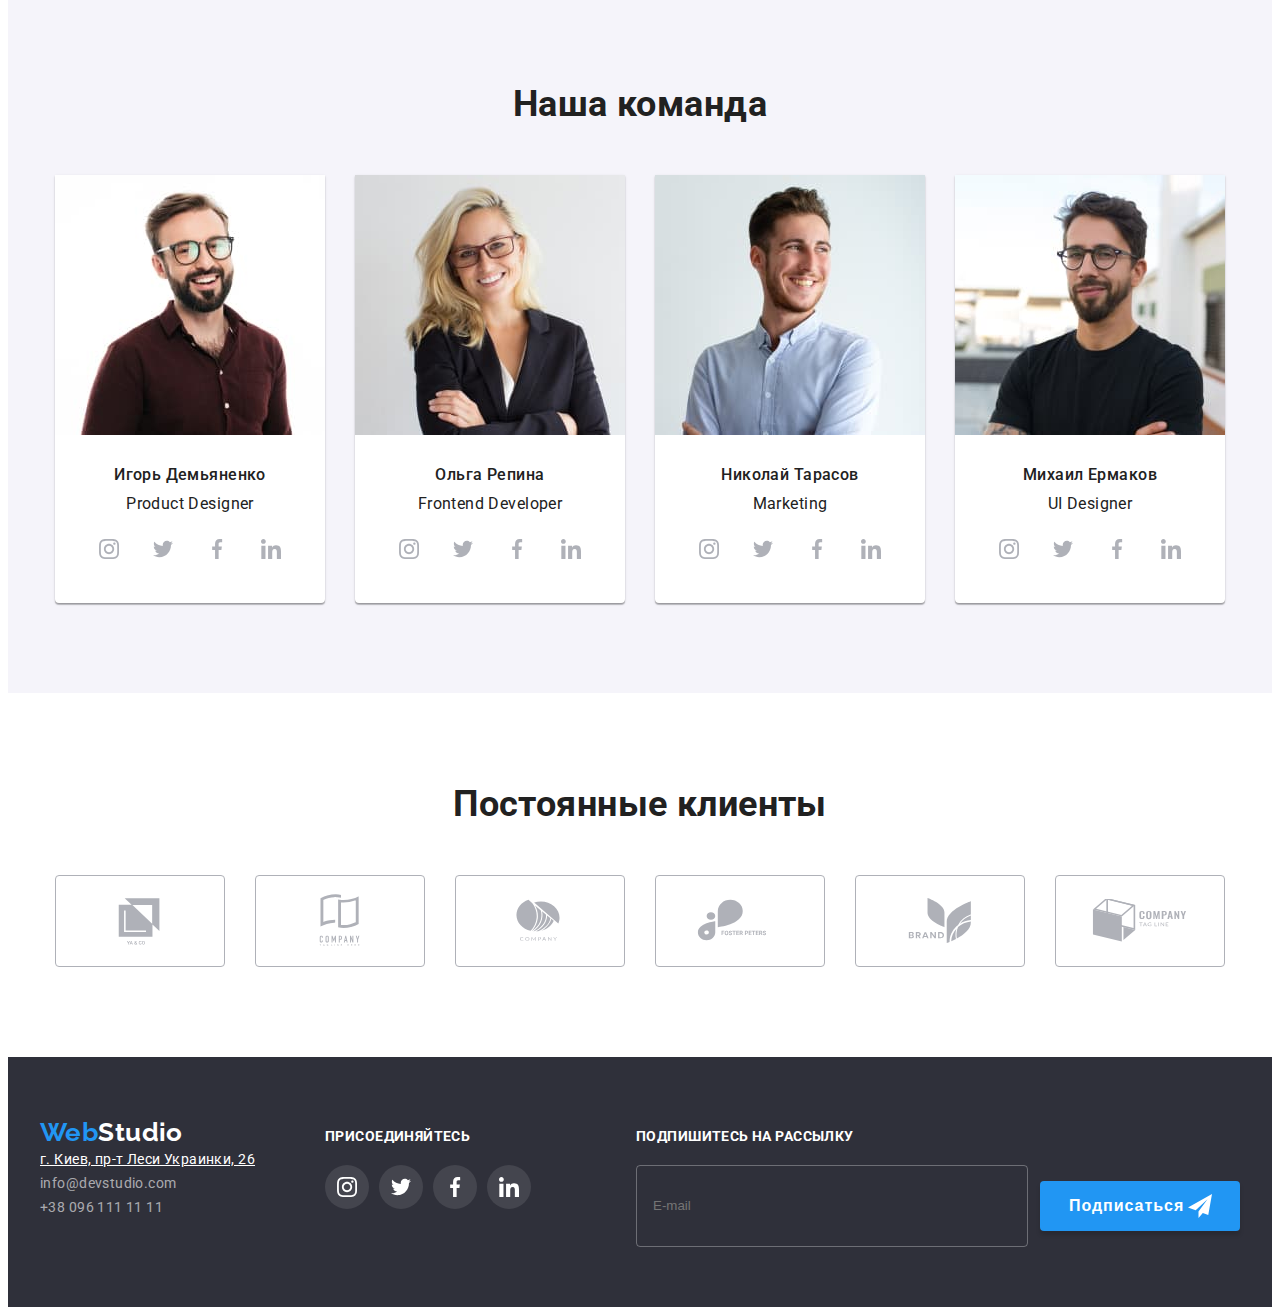
==== commit 3281ecf9: "hw-08" ====
--- a/index.html
+++ b/index.html
@@ -295,6 +295,7 @@
                   ./images-svg/images-main_page-squoosh/Olga-Repa-270px@2x.jpg 2x
                   " media="(min-width: 1200px)" />
             <img class="team__img" src="./images-svg/images-main_page-squoosh/Olga-Repa-450px@1x.jpg" alt="Ольга Репина">
+          </picture>
          <h3 class="team__title">Ольга Репина</h3>
          <p class="team__text">Frontend Developer</p>
          <ul class="team__social"> 
@@ -351,6 +352,7 @@
                   ./images-svg/images-main_page-squoosh/Mukola-Tarasiv-270px@2x.jpg 2x
                   " media="(min-width: 1200px)" />
             <img class="team__img" src="./images-svg/images-main_page-squoosh/Mukola-Tarasiv-450px@1x.jpg" alt="Hиколай Тарасов">
+          </picture>
          <h3 class="team__title">Hиколай Тарасов</h3>
          <p class="team__text">Marketing</p>
          <ul class="team__social"> 
@@ -407,6 +409,7 @@
               ./images-svg/images-main_page-squoosh/Muhailo-Jarmakov-270px@2x.jpg 2x
               " media="(min-width: 1200px)" />
           <img class="team__img" src="./images-svg/images-main_page-squoosh/Muhailo-Jarmakov-450px@1x.jpg" alt="Михаил Ермаков">
+        </picture>
          <h3 class="team__title"> Михаил Ермаков </h3>
           <p class="team__text">UI Designer</p>
           <ul class="team__social"> 
@@ -447,7 +450,7 @@
               </a>
             </li>
            </ul>
-          </li>
+         </li>
        </ul>
       </div>
      </section>
@@ -465,7 +468,7 @@
         </li>
         <li class="clients__items">
           <a class="clients__link" href="">
-            <svg class="clients__icon"width="106" height="60">
+            <svg class="clients__icon" width="106" height="60">
               <use href="./images-svg/icon-svg/sprite.svg#icon-6"></use>
             </svg>
           </a>
@@ -503,58 +506,59 @@
   </section>
   </main>
                           <!-- футер -->
-  <!-- <footer class="footer">
-    <div class="container">
-    <div class="footer__item">                      
-    <a href="#" class="footer__logo-link">Web<span class="footer__logo-color">Studio</span></a>
-    <address class="footer__address">
-    <ul class="footer__contact">
-      <li class="footer__address-contact">
-        <a class="footer__address-link" href="#">г. Киев, пр-т Леси Украинки, 26</a>
-      </li>
-      <li class="footer__address-contact">
-        <a class="footer__contact-link" href="mailto:info@devstudio.com">info@devstudio.com</a>
-      </li>
-      <li class="footer__address-contact">
-        <a class="footer__contact-link" href="tel:+380961111111">+38 096 111 11 11</a>
-      </li>
-    </ul>
-   </address>
+  <footer class="footer">
+   <div class="container">
+    <div class="footer__item"> 
+      <div class="footer__container-address">
+          <a href="#" class="footer__logo-link">Web<span class="footer__logo-color">Studio</span></a>
+          <address class="footer__address">
+          <ul class="footer__contact">
+            <li class="footer__address-contact-address">
+              <a class="footer__address-link" href="#">г. Киев, пр-т Леси Украинки, 26</a>
+            </li>
+            <li class="footer__address-contact">
+              <a class="footer__contact-link" href="mailto:info@devstudio.com">info@devstudio.com</a>
+            </li>
+            <li class="footer__address-contact">
+              <a class="footer__contact-link" href="tel:+380961111111">+38 096 111 11 11</a>
+            </li>
+          </ul>
+      </address>
   </div>
   <div class="footer__join" >
     <p class="footer__join-text">присоединяйтесь</p>
     <ul class="footer__join-social"> 
-      <li class="social">
-        <a class="social__link" href="#">
-          <div class="social__item">
-          <svg class="social__icon social__icon-color" width="20" height="20" aria-label="Instagram">
+      <li class="footer__social">
+        <a class="footer__link" href="#">
+          <div class="footer__social-item">
+          <svg class="footer__social-icon" width="20" height="20" aria-label="Instagram">
             <use href="images-svg/icon-svg/sprite.svg#instagram"></use>
           </svg>
         </div>
         </a>
       </li>
-      <li class="social">
-        <a class="social__link" href="#">
-          <div class="social__item">
-          <svg class="social__icon social__icon-color" width="20" height="20"  aria-label="Twitter">
+      <li class="footer__social">
+        <a class="footer__link" href="#">
+          <div class="footer__social-item">
+          <svg class="footer__social-icon" width="20" height="20"  aria-label="Twitter">
             <use href="images-svg/icon-svg/sprite.svg#twiter"></use>
           </svg>
         </div>
         </a>
       </li>
-      <li class="social">
-        <a class="social__link" href="#">
-          <div class="social__item">
-          <svg class="social__icon social__icon-color" width="20" height="20" aria-label="Facebook">
+      <li class="footer__social">
+        <a class="footer__link" href="#">
+          <div class="footer__social-item">
+          <svg class="footer__social-icon" width="20" height="20" aria-label="Facebook">
             <use href="images-svg/icon-svg/sprite.svg#facebook"></use>
           </svg>
         </div>
         </a>
       </li>
-      <li class="social">
-        <a class="social__link" href="#">
-          <div class="social__item">
-          <svg class="social__icon social__icon-color" width="20" height="20" aria-label="LinkedIn">
+      <li class="footer__social">
+        <a class="footer__link" href="#">
+          <div class="footer__social-item">
+          <svg class="footer__social-icon" width="20" height="20" aria-label="LinkedIn">
             <use href="images-svg/icon-svg/sprite.svg#linkedin"></use>
           </svg>
         </div>
@@ -562,20 +566,22 @@
       </li>
     </ul>
   </div>
-  <form  class="subscribe" name="subscribe" autocomplete="on" novalidate>
-    <div class="subscribe-form">
-      <label class="subscribe__lable" for="email">Подпишитесь на рассылку</label>
-        <div class="subscribe__control">
-          <input class="subscribe__input" id="email" type="email" name="email" placeholder="E-mail" >
-          <svg class="subscribe__icon" aria-hidden="true" width="24" height="24">
+   <div class="subscribe">
+      <p class="subscribe__title">Подпишитесь на рассылку</p>
+      <form class="subscribe__footer">
+        <label class="subscribe__footer__label">
+          <input class="subscribe__footer__input" type="email" name="email" placeholder="E-mail">
+        </label>
+        <button class="button-footer" type="submit">Подписаться
+          <svg class="button-footer__icon" width="24" height="24">
             <use href="./images-svg/icon-svg/sprite.svg#icon-telegram"></use>
-        </svg>
-        <button class="subscribe__button button" type="submit">Подписаться</button>
-       </div>
-      </div>
-     </form>
+          </svg>
+        </button>
+      </form>
+    </div>
+  </div>
 </div>
-</footer> -->
+</footer>
 <script src="./js/modal.js"></script>
 <script src="./js/mobile-menu.js"></script>
 </body>
--- a/css/main.min.css
+++ b/css/main.min.css
@@ -1 +1 @@
-:root{--main-title-color: #fff;--primery-text-colot: #212121;--tiele-text-color: #757575;--accent-color: #2196F3;--accent-color-hover: #188CE8;--primery-button-colot: #fff;--logo-header-color: #212121;--logo-footer-color: #fff;--input-color-bacgraund: #fff;--border-header-color: #ECECEC;--form-modal-icon: #212121;--form-modal-lable-text: #2196f3;--form-modal-input-textarea: rgba(117, 117, 117, 0.5);--imput-color-placeholder: #bebebe}body{font-family:"Roboto",sans-serif;font-size:14px;letter-spacing:.03em;background-color:#fff;color:var(--primery-text-colot)}h1,h2,h3,h4,h5,h6,p,ul{margin:0}img{display:block;max-width:100%;height:auto}.section{padding-bottom:90px;padding-top:90px}@media screen and (max-width: 1199px){.section{padding-bottom:60px;padding-top:60px}}.container{margin-left:auto;margin-right:auto;padding-left:15px;padding-right:15px}@media screen and (min-width: 480px){.container{width:480px}}@media screen and (min-width: 768px){.container{width:768px}}@media screen and (min-width: 1200px){.container{width:1200px}}@media screen and (max-width: 479px){.mobile-container{padding:34px 30px}}@media screen and (max-width: 767px){.mobile-container{display:none;position:absolute;top:0;left:0;width:100%;background-color:#fff;text-align:center;padding:48px 40px;z-index:900}}@media screen and (min-width: 768px){.mobile-container{display:-webkit-box;display:-ms-flexbox;display:flex;gap:84px}}@media screen and (min-width: 1200px){.mobile-container{gap:304px}}.mobile-container.is-open{display:-webkit-box;display:-ms-flexbox;display:flex;-webkit-box-orient:vertical;-webkit-box-direction:normal;-ms-flex-direction:column;flex-direction:column;-ms-flex-line-pack:start;align-content:flex-start;-webkit-box-pack:justify;-ms-flex-pack:justify;justify-content:space-between;width:100vw;height:100vh}.advantage__title{width:1px;height:1px;margin:-1px;border:0;padding:0;white-space:nowrap;-webkit-clip-path:inset(100%);clip-path:inset(100%);clip:rect(0 0 0 0);overflow:hidden}.clients__list,.team__list,.team__social,.work__list,.advantage__list,.header__site-nav,.header__contact-site,.header__social-list{padding:0;margin:0;list-style:none}.header__contact-link{display:-webkit-box;display:-ms-flexbox;display:flex;-webkit-box-align:center;-ms-flex-align:center;align-items:center}.clients__list,.team__list{display:-webkit-box;display:-ms-flexbox;display:flex;-ms-flex-wrap:wrap;flex-wrap:wrap}@media screen and (min-width: 767px){.header__main-nav{margin-left:88px;margin-bottom:0px}}@media screen and (min-width: 1200px){.header__main-nav{margin-left:93px;margin-bottom:0px}}.header{border-bottom:1px solid var(--border-header-color);position:relative}.header__contact-heder-nav{display:-webkit-box;display:-ms-flexbox;display:flex;-webkit-box-align:center;-ms-flex-align:center;align-items:center;min-height:60px}@media screen and (max-width: 767px){.header__contact-heder-nav{width:100%;-webkit-box-pack:justify;-ms-flex-pack:justify;justify-content:space-between}}.header__site-nav{display:-webkit-box;display:-ms-flexbox;display:flex;-webkit-box-orient:vertical;-webkit-box-direction:normal;-ms-flex-direction:column;flex-direction:column;-webkit-box-align:start;-ms-flex-align:start;align-items:flex-start;gap:32px}@media screen and (min-width: 768px){.header__site-nav{-webkit-box-orient:horizontal;-webkit-box-direction:normal;-ms-flex-direction:row;flex-direction:row;gap:50px}}.header__link{font-style:normal;font-weight:500;font-size:40px;line-height:1.17;letter-spacing:.02em;text-decoration:none;padding:16px 0px;-webkit-transition:color 250ms cubic-bezier(0.4, 0, 0.2, 1);transition:color 250ms cubic-bezier(0.4, 0, 0.2, 1);color:var(--title-text-color)}@media screen and (min-width: 768px){.header__link{display:block;position:relative;padding-top:32px;padding-bottom:32px;font-size:14px;line-height:1.14}.header__link--active{color:var(--accent-color)}.header__link--active::after{content:"";position:absolute;bottom:-1px;display:block;width:100%;height:4px;border-radius:2px;background-color:var(--accent-color)}}.header__link:hover,.header__link:focus,.header__link:active{color:var(--accent-color)}.header__social-list{display:-webkit-box;display:-ms-flexbox;display:flex}@media screen and (max-width: 377px){.header__social-list{-ms-flex-wrap:wrap;flex-wrap:wrap;row-gap:10px}}@media screen and (min-width: 768px){.header__social-list{display:none}}.header__social-item:not(:last-child){border-right:1px solid rgba(33,33,33,.2);margin-right:10px}.header__social-link{padding-right:10px;text-decoration:none;color:var(--accent-color)}.header__logo-link{font-family:"Raleway";font-weight:700;font-size:26px;line-height:1.19;text-decoration:none;color:var(--accent-color)}.header__logo-color{color:var(--logo-header-color)}.logo__text--white{color:var(--logo-footer-color)}.logo__footer{display:inline-block;margin-bottom:20px}.header__button{display:-webkit-inline-box;display:-ms-inline-flexbox;display:inline-flex;margin:0;padding:0;border:none;background-color:rgba(0,0,0,0);cursor:pointer;z-index:990}@media screen and (min-width: 768px){.header__button{display:none}}.header__button:hover .icon-menu-close,.header__button:hover .icon-menu-open{fill:var(--accent-color)}.header__button .icon-menu-close{display:none}.header__button.is-open .icon-menu-close{display:block}.header__button.is-open .icon-menu-open{display:none}.header__contact-site{display:-webkit-box;display:-ms-flexbox;display:flex;-webkit-box-orient:vertical;-webkit-box-direction:reverse;-ms-flex-direction:column-reverse;flex-direction:column-reverse}@media screen and (min-width: 768px){.header__contact-site{-webkit-box-orient:vertical;-webkit-box-direction:normal;-ms-flex-direction:column;flex-direction:column;-webkit-box-pack:center;-ms-flex-pack:center;justify-content:center}}@media screen and (min-width: 1200px){.header__contact-site{display:-webkit-box;display:-ms-flexbox;display:flex;-webkit-box-orient:horizontal;-webkit-box-direction:normal;-ms-flex-direction:row;flex-direction:row;gap:30px;-webkit-box-align:center;-ms-flex-align:center;align-items:center}}.header__contact-link{font-weight:500;font-size:24px;font-style:normal;line-height:1.17;letter-spacing:.02em;text-decoration:none;padding:16px 0px;-webkit-transition:color 250ms cubic-bezier(0.4, 0, 0.2, 1);transition:color 250ms cubic-bezier(0.4, 0, 0.2, 1);color:var(--tiele-text-color)}@media screen and (min-width: 768px){.header__contact-link{line-height:1.14;font-size:12px;padding:5px 0px}}@media screen and (min-width: 1200px){.header__contact-link{font-size:14px}}.header__contact-link:hover,.header__contact-link:focus,.header__contact-link:active{color:var(--accent-color)}.header__contact-link--size{font-size:34px}@media screen and (max-width: 377px){.header__contact-link--size{font-size:24px}}@media screen and (min-width: 768px){.header__contact-link--size{font-size:12px}}@media screen and (min-width: 1200px){.header__contact-link--size{font-size:14px}}.header__icon{display:none}@media screen and (min-width: 768px){.header__icon{display:block;fill:currentColor;margin-right:8px}}@media screen and (min-width: 1200px){.header__icon{margin-right:10px}}@media screen and (max-width: 1199px){.header__icon--size-mail{width:14x;height:10px}}@media screen and (min-width: 1200px){.header__icon--size-mail{width:16px;height:12px}}@media screen and (min-width: 1200px){.header__icon--size-phone{width:10px;height:14px}}@media screen and (min-width: 1200px){.header__icon--size-phone{width:10px;height:16px}}.hero{margin-left:auto;margin-right:auto;padding-top:118px;padding-bottom:118px;text-align:center;background-image:-webkit-gradient(linear, left top, right top, from(rgba(47, 48, 58, 0.4)), to(rgba(47, 48, 58, 0.4))),url("../images-svg/hero/hero-backgraund-480px@1x.jpg");background-image:linear-gradient(to right, rgba(47, 48, 58, 0.4), rgba(47, 48, 58, 0.4)),url("../images-svg/hero/hero-backgraund-480px@1x.jpg");background-repeat:no-repeat;background-size:cover;background-position:center;background-color:#2f303a}@media screen and (min-device-pixel-ratio: 2),screen and (-webkit-min-device-pixel-ratio: 2),screen and (min-resolution: 192dpi),screen and (min-resolution: 2dppx){.hero{background-image:-webkit-gradient(linear, left top, right top, from(rgba(47, 48, 58, 0.4)), to(rgba(47, 48, 58, 0.4))),url("../images-svg/hero/hero-backgraund-480px@2x.jpg");background-image:linear-gradient(to right, rgba(47, 48, 58, 0.4), rgba(47, 48, 58, 0.4)),url("../images-svg/hero/hero-backgraund-480px@2x.jpg")}}@media screen and (min-width: 576px){.hero{background-image:-webkit-gradient(linear, left top, right top, from(rgba(47, 48, 58, 0.4)), to(rgba(47, 48, 58, 0.4))),url("../images-svg/hero/hero-backgraund-768px@1x.jpg");background-image:linear-gradient(to right, rgba(47, 48, 58, 0.4), rgba(47, 48, 58, 0.4)),url("../images-svg/hero/hero-backgraund-768px@1x.jpg")}}@media screen and (min-width: 576px)and (min-device-pixel-ratio: 2),screen and (min-width: 576px)and (-webkit-min-device-pixel-ratio: 2),screen and (min-width: 576px)and (min-resolution: 192dpi),screen and (min-width: 576px)and (min-resolution: 2dppx){.hero{background-image:-webkit-gradient(linear, left top, right top, from(rgba(47, 48, 58, 0.4)), to(rgba(47, 48, 58, 0.4))),url("../images-svg/hero/hero-backgraund-768px@2x.jpg");background-image:linear-gradient(to right, rgba(47, 48, 58, 0.4), rgba(47, 48, 58, 0.4)),url("../images-svg/hero/hero-backgraund-768px@2x.jpg")}}@media screen and (min-width: 1200px){.hero{padding-top:200px;padding-bottom:200px;max-width:1600px;background-image:-webkit-gradient(linear, left top, right top, from(rgba(47, 48, 58, 0.4)), to(rgba(47, 48, 58, 0.4))),url("../images-svg/hero/hero-backgraund-1600px@1x.jpg");background-image:linear-gradient(to right, rgba(47, 48, 58, 0.4), rgba(47, 48, 58, 0.4)),url("../images-svg/hero/hero-backgraund-1600px@1x.jpg")}}@media screen and (min-width: 1200px)and (min-device-pixel-ratio: 2),screen and (min-width: 1200px)and (-webkit-min-device-pixel-ratio: 2),screen and (min-width: 1200px)and (min-resolution: 192dpi),screen and (min-width: 1200px)and (min-resolution: 2dppx){.hero{background-image:-webkit-gradient(linear, left top, right top, from(rgba(47, 48, 58, 0.4)), to(rgba(47, 48, 58, 0.4))),url("../images-svg/hero/hero-backgraund-1600px@2x.jpg");background-image:linear-gradient(to right, rgba(47, 48, 58, 0.4), rgba(47, 48, 58, 0.4)),url("../images-svg/hero/hero-backgraund-1600px@2x.jpg")}}.hero__title{margin-bottom:30px;color:#fff;font-weight:900;font-size:26px;line-height:1.62;letter-spacing:.06em;text-transform:uppercase}@media screen and (min-width: 768px){.hero__title{max-width:360px;margin-left:auto;margin-right:auto}}@media screen and (min-width: 1200px){.hero__title{max-width:696px;font-size:44px;line-height:1.36}}.hero-button{padding:10px 32px;font-family:inherit;font-weight:700;font-size:16px;line-height:1.88;text-align:center;letter-spacing:.06em;cursor:pointer;color:#fff;background:var(--accent-color);-webkit-box-shadow:0px 4px 4px rgba(0,0,0,.15);box-shadow:0px 4px 4px rgba(0,0,0,.15);border-radius:4px;border:none;-webkit-transition:background-color 250ms cubic-bezier(0.4, 0, 0.2, 1);transition:background-color 250ms cubic-bezier(0.4, 0, 0.2, 1)}.hero-button:hover,.hero-button:focus,.hero-button:active{background-color:var(--accent-color-hover)}.modal{cursor:pointer;position:absolute;top:50%;left:50%;padding:40px;overflow-y:auto;-webkit-transform:translate(-50%, -50%) scale(1);transform:translate(-50%, -50%) scale(1);background-color:#fff;-webkit-box-shadow:0px 1px 3px rgba(0,0,0,.12),0px 1px 1px rgba(0,0,0,.14),0px 2px 1px rgba(0,0,0,.2);box-shadow:0px 1px 3px rgba(0,0,0,.12),0px 1px 1px rgba(0,0,0,.14),0px 2px 1px rgba(0,0,0,.2);border-radius:4px;-webkit-transition-duration:250ms;transition-duration:250ms;-webkit-transition-timing-function:cubic-bezier(0.4, 0, 0.2, 1);transition-timing-function:cubic-bezier(0.4, 0, 0.2, 1)}@media screen and (max-width: 479px){.modal{padding:15px;width:calc(100% - 20px)}}@media screen and (min-width: 480px)and (max-width: 1199px){.modal{width:450px}}.modal__button-close{cursor:pointer;position:absolute;top:8px;right:8px;width:30px;height:30px;border-radius:50%;background:#fff;border:1px solid rgba(0,0,0,.1);-webkit-transition:color 250ms cubic-bezier(0.4, 0, 0.2, 1);transition:color 250ms cubic-bezier(0.4, 0, 0.2, 1)}.modal__icon-close:focus,.modal__icon-close:hover{fill:#2196f3}.modal__icon-close{position:absolute;top:8px;right:8px;width:11px;height:11px;fill:#212121;-webkit-transition-duration:250ms;transition-duration:250ms;-webkit-transition-timing-function:cubic-bezier(0.4, 0, 0.2, 1);transition-timing-function:cubic-bezier(0.4, 0, 0.2, 1)}.form__modal-title{font-family:"Roboto";font-style:normal;font-weight:700;font-size:20px;line-height:1.15;text-align:center;letter-spacing:.03em;color:var(--primery-text-colot);margin-bottom:30px}.form{display:-webkit-box;display:-ms-flexbox;display:flex;-webkit-box-orient:vertical;-webkit-box-direction:normal;-ms-flex-direction:column;flex-direction:column;-webkit-box-align:center;-ms-flex-align:center;align-items:center}.form__modal{margin-bottom:10px;width:100%}.form__modal-lable{text-align:left;display:block;font-family:"Roboto";font-style:normal;font-weight:400;font-size:12px;line-height:1.16;letter-spacing:.03em;color:var(--tiele-text-color);margin-bottom:4px}.form__modal-lable-text{padding-left:.3rem;font-size:12px;line-height:1.17;text-decoration:underline;-webkit-text-decoration-skip-ink:none;text-decoration-skip-ink:none;color:var(--form-modal-lable-text)}@media screen and (min-width: 1200px){.form__modal-lable-text{font-size:14px;line-height:1.17}}.form__modal-input::-webkit-input-placeholder{color:var(--imput-color-placeholder)}.form__modal-input::-moz-placeholder{color:var(--imput-color-placeholder)}.form__modal-input:-ms-input-placeholder{color:var(--imput-color-placeholder)}.form__modal-input::-ms-input-placeholder{color:var(--imput-color-placeholder)}.form__modal-input::placeholder{color:var(--imput-color-placeholder)}.form__modal-input{width:100%;height:40px;padding:12px 42px;background:var(--input-color-bacgraund);border:1px solid rgba(33,33,33,.2);border-radius:4px;-webkit-transition-duration:250ms;transition-duration:250ms;-webkit-transition-timing-function:cubic-bezier(0.4, 0, 0.2, 1);transition-timing-function:cubic-bezier(0.4, 0, 0.2, 1);outline:none}.form__modal-input-textarea{padding:12px 16px;height:120px;font-size:14px;line-height:1.14;letter-spacing:.01em;resize:none}.form__modal-input:focus{border:1px solid #2196f3;border-radius:4px}.form__modal-input:focus+.form__modal-icon{fill:#2196f3}.form__modal-inner{position:relative}.form__modal-icon{position:absolute;left:15px;top:50%;-webkit-transform:translateY(-50%);transform:translateY(-50%);width:18px;height:18px;color:var(--form-modal-icon);-webkit-transition-duration:250ms;transition-duration:250ms;-webkit-transition-timing-function:cubic-bezier(0.4, 0, 0.2, 1);transition-timing-function:cubic-bezier(0.4, 0, 0.2, 1)}.form__modal-button{cursor:pointer;color:#fff;background-color:#2196f3;font-style:normal;font-weight:700;font-size:16px;line-height:1.8;letter-spacing:.06em;width:200px;height:50px;border:none;-webkit-box-shadow:0px 4px 4px rgba(0,0,0,.15);box-shadow:0px 4px 4px rgba(0,0,0,.15);border-radius:4px;-webkit-transition-duration:250ms;transition-duration:250ms;-webkit-transition-timing-function:cubic-bezier(0.4, 0, 0.2, 1);transition-timing-function:cubic-bezier(0.4, 0, 0.2, 1)}.backdrop{position:fixed;top:0;left:0;width:100%;height:100%;display:-webkit-box;display:-ms-flexbox;display:flex;-webkit-box-pack:center;-ms-flex-pack:center;justify-content:center;-webkit-box-align:center;-ms-flex-align:center;align-items:center;opacity:1;z-index:1;-webkit-transition-duration:250ms;transition-duration:250ms;-webkit-transition-timing-function:cubic-bezier(0.4, 0, 0.2, 1);transition-timing-function:cubic-bezier(0.4, 0, 0.2, 1)}.backdrop.is-hidden{opacity:0;pointer-events:none;visibility:hidden}.backdrop.is-hidden .modal{-webkit-transform:translate(-50%, -50%) scale(2);transform:translate(-50%, -50%) scale(2)}.button:hover,.button:focus{color:var(--primery-button-colot);background-color:#188ce8;-webkit-box-shadow:0px 3px 1px rgba(0,0,0,.1),0px 1px 2px rgba(0,0,0,.08),0px 2px 2px rgba(0,0,0,.12);box-shadow:0px 3px 1px rgba(0,0,0,.1),0px 1px 2px rgba(0,0,0,.08),0px 2px 2px rgba(0,0,0,.12);border-radius:4px}@media screen and (min-width: 768px){.advantage__list{display:-webkit-box;display:-ms-flexbox;display:flex;-ms-flex-wrap:wrap;flex-wrap:wrap;margin:-15px}}@media screen and (min-width: 768px){.features{width:calc((100% - 60px)/2);margin:15px}}@media screen and (min-width: 1200px){.features{width:calc((100% - 120px)/4);margin:15px}}@media screen and (max-width: 767px){.features:not(:last-child){margin-bottom:30px}}.features__title{margin-bottom:10px;font-weight:700;font-size:14px;line-height:1.14;text-transform:uppercase}@media screen and (max-width: 767px){.features__title{text-align:center}}.features__text{font-size:14px;line-height:1.71;color:var(--primary-text-color)}.features__item{display:-webkit-box;display:-ms-flexbox;display:flex;-webkit-box-pack:center;-ms-flex-pack:center;justify-content:center;-webkit-box-align:center;-ms-flex-align:center;align-items:center;max-width:100%;height:120px;margin-bottom:30px;background:#f5f4fa;border-radius:4px}.work{padding-top:0}.work__list{display:-webkit-box;display:-ms-flexbox;display:flex}.work__images{position:relative;margin-right:30px}.work__images:nth-child(3n){margin-right:0}.work__text{position:absolute;bottom:0;display:-webkit-box;display:-ms-flexbox;display:flex;height:70px;width:100%;-webkit-box-pack:center;-ms-flex-pack:center;justify-content:center;-webkit-box-align:center;-ms-flex-align:center;align-items:center;font-weight:700;font-size:14px;line-height:1.14;text-align:center;letter-spacing:.03em;text-transform:uppercase;color:#fff;background:rgba(47,48,58,.8)}@media screen and (max-width: 1199px){.work{display:none}}.team{background:#f5f4fa}.team__list{-webkit-box-pack:center;-ms-flex-pack:center;justify-content:center;gap:30px}.team__list .team__border{width:450px;background:#fff;-webkit-box-shadow:0px 1px 3px rgba(0,0,0,.12),0px 1px 1px rgba(0,0,0,.14),0px 2px 1px rgba(0,0,0,.2);box-shadow:0px 1px 3px rgba(0,0,0,.12),0px 1px 1px rgba(0,0,0,.14),0px 2px 1px rgba(0,0,0,.2);border-radius:0px 0px 4px 4px}@media screen and (min-width: 768px){.team__list .team__border{width:354px}}@media screen and (min-width: 1200px){.team__list .team__border{width:270px}}.team__list .team__title{font-weight:500;margin-top:30px;margin-bottom:10px;font-size:16px;line-height:1.19;text-align:center}.team__list .team__text{margin-bottom:16px;font-size:16px;line-height:1.19;text-align:center}.team__social{display:-webkit-box;display:-ms-flexbox;display:flex;-webkit-box-pack:center;-ms-flex-pack:center;justify-content:center;margin-bottom:30px}.social__link{display:-webkit-box;display:-ms-flexbox;display:flex;-webkit-box-pack:center;-ms-flex-pack:center;justify-content:center;-webkit-box-align:center;-ms-flex-align:center;align-items:center;width:44px;height:44px;border-radius:50%;background-color:rgba(0,0,0,0);-webkit-transition:background-color 250ms cubic-bezier(0.4, 0, 0.2, 1),-webkit-filter 250ms cubic-bezier(0.4, 0, 0.2, 1);transition:background-color 250ms cubic-bezier(0.4, 0, 0.2, 1),-webkit-filter 250ms cubic-bezier(0.4, 0, 0.2, 1);transition:background-color 250ms cubic-bezier(0.4, 0, 0.2, 1),filter 250ms cubic-bezier(0.4, 0, 0.2, 1);transition:background-color 250ms cubic-bezier(0.4, 0, 0.2, 1),filter 250ms cubic-bezier(0.4, 0, 0.2, 1),-webkit-filter 250ms cubic-bezier(0.4, 0, 0.2, 1)}.social__link:hover,.social__link:focus,.social__link:active{background:var(--accent-color);-webkit-filter:drop-shadow(0px 4px 4px rgba(0, 0, 0, 0.25));filter:drop-shadow(0px 4px 4px rgba(0, 0, 0, 0.25))}.social__link:hover .social__icon,.social__link:focus .social__icon,.social__link:active .social__icon{fill:#fff}.social__icon{fill:#afb1b8;-webkit-transition:fill 250ms cubic-bezier(0.4, 0, 0.2, 1);transition:fill 250ms cubic-bezier(0.4, 0, 0.2, 1)}.team__social .social+.social{margin-left:10px}.footer{background-color:#2f303a;padding-top:60px;padding-bottom:60px}.footer__logo-color{color:var(--logo-footer-color)}.footer__address-contact{margin-bottom:9px;font-weight:normal}.footer__contact{padding-left:0px}.footer__address{margin-top:20px}.footer__address-link{color:var(--main-title-color);text-decoration:none;font-style:normal;font-weight:400;font-size:14px;line-height:1.71;letter-spacing:.03em}.footer__contact-link{color:var(--tiele-text-color);text-decoration:none;font-style:normal;font-weight:500;font-size:14px;line-height:1.14;letter-spacing:.02em}.footer__join-text{font-style:normal;font-weight:700;font-size:14px;line-height:1.14;letter-spacing:.03em;text-transform:uppercase;margin-bottom:20px;color:#fff}.footer__join{min-width:206px}.footer .social__item{background-color:rgba(255,255,255,.1)}.footer__item{min-width:231px;margin-right:70px}.footer .footer__join-social{padding-left:0px;padding-right:0px;display:-webkit-box;display:-ms-flexbox;display:flex}.footer .container{display:-webkit-box;display:-ms-flexbox;display:flex;-webkit-box-align:baseline;-ms-flex-align:baseline;align-items:baseline}.footer__join .social+.social{margin-left:10px}.servisces__title{display:none}.servisces__button{-webkit-box-pack:center;-ms-flex-pack:center;justify-content:center;display:-webkit-box;display:-ms-flexbox;display:flex;margin-bottom:50px}.servisces__text-button{margin-right:8px}.services .servisces__pointer:hover,.services .servisces__pointer:focus{color:var(--primery-button-colot);background-color:#2196f3;-webkit-box-shadow:0px 3px 1px rgba(0,0,0,.1),0px 1px 2px rgba(0,0,0,.08),0px 2px 2px rgba(0,0,0,.12);box-shadow:0px 3px 1px rgba(0,0,0,.1),0px 1px 2px rgba(0,0,0,.08),0px 2px 2px rgba(0,0,0,.12);border-radius:4px}.servisces__pointer{cursor:pointer;color:var(--primery-text-colot);background-color:#f5f4fa;padding-top:6px;padding-right:22px;padding-bottom:6px;padding-left:22px;font-weight:500;font-size:16px;line-height:1.62;letter-spacing:.03em;border-radius:4px;border:none;-webkit-transition-duration:250ms;transition-duration:250ms;-webkit-transition-timing-function:cubic-bezier(0.4, 0, 0.2, 1);transition-timing-function:cubic-bezier(0.4, 0, 0.2, 1)}.service .title{font-weight:700;font-size:18px;line-height:3;letter-spacing:.06em}.portfolio-project{display:-webkit-box;display:-ms-flexbox;display:flex;-ms-flex-wrap:wrap;flex-wrap:wrap;gap:30px}.portfolio-project-img{display:block}.portfolio-project__inner{padding-top:20px;padding-right:24px;padding-bottom:20px;padding-left:24px;border-top:20px;border-right:24px;border-bottom:20px;border-left:24px;border:1px solid #eee}.portfolio-project__title{font-style:normal;font-weight:700;font-size:18px;line-height:2;letter-spacing:.06em;margin-bottom:4px;color:var(--primery-text-colot)}.services .portfolio-project__text{color:var(--tiele-text-color);font-weight:400;font-size:16px;line-height:1.87;letter-spacing:.03em}.portfolio__project-item{display:block;text-decoration:none}.portfolio__project-list .portfolio__project-item:hover,.portfolio__project-list .portfolio__project-item:focus{-webkit-box-shadow:0px 1px 1px rgba(0,0,0,.12),0px 4px 4px rgba(0,0,0,.06),1px 4px 6px rgba(0,0,0,.16);box-shadow:0px 1px 1px rgba(0,0,0,.12),0px 4px 4px rgba(0,0,0,.06),1px 4px 6px rgba(0,0,0,.16);-webkit-transition-duration:250ms;transition-duration:250ms;-webkit-transition-timing-function:cubic-bezier(0.4, 0, 0.2, 1);transition-timing-function:cubic-bezier(0.4, 0, 0.2, 1)}.portfolio__project-overlay{position:relative;overflow:hidden}.portfolio__project-overlay:hover .portfolio__project-overlay-text{-webkit-transform:translateY(0);transform:translateY(0)}.portfolio__project-overlay-text{position:absolute;bottom:0;padding:63px 24px;width:100%;height:100%;font-size:18px;line-height:1.56;color:#fff;background-color:rgba(33,150,243,.9);-webkit-transform:translateY(101%);transform:translateY(101%);-webkit-transition:-webkit-transform 250ms cubic-bezier(0.4, 0, 0.2, 1);transition:-webkit-transform 250ms cubic-bezier(0.4, 0, 0.2, 1);transition:transform 250ms cubic-bezier(0.4, 0, 0.2, 1);transition:transform 250ms cubic-bezier(0.4, 0, 0.2, 1), -webkit-transform 250ms cubic-bezier(0.4, 0, 0.2, 1)}.clients__list{-webkit-box-pack:center;-ms-flex-pack:center;justify-content:center;margin:-15px}.clients__items{display:block;-webkit-box-sizing:border-box;box-sizing:border-box;width:170px;height:92px;margin:15px;border:1px solid #afb1b8;border-radius:4px;-webkit-transition:border 250ms cubic-bezier(0.4, 0, 0.2, 1),border-radius 250ms cubic-bezier(0.4, 0, 0.2, 1);transition:border 250ms cubic-bezier(0.4, 0, 0.2, 1),border-radius 250ms cubic-bezier(0.4, 0, 0.2, 1)}@media screen and (min-width: 320px){.clients__items{width:226px}}@media screen and (min-width: 480px){.clients__items{width:210px}}@media screen and (min-width: 768px){.clients__items{width:226px}}@media screen and (min-width: 1200px){.clients__items{width:170px}}.clients__items:hover,.clients__items:focus,.clients__items:active{border:1px solid var(--accent-color);border-radius:4px}.clients__icon{fill:#afb1b8;-webkit-transition:fill 250ms cubic-bezier(0.4, 0, 0.2, 1);transition:fill 250ms cubic-bezier(0.4, 0, 0.2, 1)}.clients__link{display:-webkit-box;display:-ms-flexbox;display:flex;-webkit-box-pack:center;-ms-flex-pack:center;justify-content:center;-webkit-box-align:center;-ms-flex-align:center;align-items:center;width:100%;height:100%}.clients__link:hover .clients__icon,.clients__link:focus .clients__icon,.clients__link:active .clients__icon{fill:var(--accent-color)}.checkbox{margin-bottom:30px;display:-webkit-box;display:-ms-flexbox;display:flex;-ms-flex-wrap:wrap;flex-wrap:wrap}.checkbox__lable{display:-webkit-box;display:-ms-flexbox;display:flex;font-weight:400;font-size:12px;letter-spacing:.03em;color:var(--tiele-text-color);-ms-flex-negative:0;flex-shrink:0;margin-top:0px;padding-left:24px;display:inline-block;position:relative}@media screen and (min-width: 1200px){.checkbox__lable{font-size:14px;line-height:1.71}}.checkbox__input{-webkit-appearance:none;-moz-appearance:none;appearance:none}.checkbox__icon{position:absolute;left:0;top:50%;-webkit-transform:translateY(-50%);transform:translateY(-50%)}.checkbox__icon-check{position:absolute;fill:#fff;background:#2196f3;border:.2px solid #2196f3;border-radius:2px;opacity:0;-webkit-transition:opacity 250ms cubic-bezier(0.4, 0, 0.2, 1);transition:opacity 250ms cubic-bezier(0.4, 0, 0.2, 1)}.checkbox__input:checked~.checkbox__icon-check{opacity:1}.subscribe{margin-left:auto}.subscribe__form{display:-webkit-box;display:-ms-flexbox;display:flex;-webkit-box-orient:vertical;-webkit-box-direction:normal;-ms-flex-direction:column;flex-direction:column}.subscribe__lable{display:-webkit-box;display:-ms-flexbox;display:flex;-webkit-box-orient:vertical;-webkit-box-direction:normal;-ms-flex-direction:column;flex-direction:column;cursor:pointer;font-family:"Roboto";font-style:normal;text-transform:uppercase;font-weight:700;font-size:14px;line-height:1.14;letter-spacing:.03em;color:#fff;margin-bottom:20px}.subscribe__control{display:-webkit-box;display:-ms-flexbox;display:flex;position:relative}.subscribe__input{display:-webkit-box;display:-ms-flexbox;display:flex;padding-left:16px;width:358px;height:50px;font-family:"Roboto";font-style:normal;font-weight:400;font-size:16px;line-height:1.25;letter-spacing:inherit;background-color:inherit;color:#fff;border:1px solid rgba(255,255,255,.3);-webkit-filter:drop-shadow(0px 4px 4px rgba(0, 0, 0, 0.15));filter:drop-shadow(0px 4px 4px rgba(0, 0, 0, 0.15));border-radius:4px}.subscribe__icon{position:absolute;right:28px;top:50%;-webkit-transform:translateY(-50%);transform:translateY(-50%);-webkit-transition-duration:250ms;transition-duration:250ms;-webkit-transition-timing-function:cubic-bezier(0.4, 0, 0.2, 1);transition-timing-function:cubic-bezier(0.4, 0, 0.2, 1)}.subscribe__button{display:-webkit-box;display:-ms-flexbox;display:flex;-webkit-box-align:center;-ms-flex-align:center;align-items:center;-webkit-box-pack:center;-ms-flex-pack:center;justify-content:center;display:-webkit-inline-box;display:-ms-inline-flexbox;display:inline-flex;margin:auto;padding-top:10px;padding-right:29px;padding-bottom:10px;cursor:pointer;margin-left:12px;color:#fff;background-color:#2196f3;font-style:normal;font-weight:700;font-size:16px;line-height:1.87;letter-spacing:.06em;min-width:200px;min-height:50px;border:none;-webkit-box-shadow:0px 4px 4px rgba(0,0,0,.15);box-shadow:0px 4px 4px rgba(0,0,0,.15);border-radius:4px;-webkit-transition-duration:250ms;transition-duration:250ms;-webkit-transition-timing-function:cubic-bezier(0.4, 0, 0.2, 1);transition-timing-function:cubic-bezier(0.4, 0, 0.2, 1)}.work__title,.section__title,.clients__title{margin-bottom:50px;font-weight:700;font-size:36px;line-height:1.17;text-align:center}/*# sourceMappingURL=main.min.css.map */+:root{--main-title-color: #fff;--primery-text-colot: #212121;--tiele-text-color: #757575;--accent-color: #2196F3;--accent-color-hover: #188CE8;--primery-button-colot: #fff;--logo-header-color: #212121;--logo-footer-color: #fff;--input-color-bacgraund: #fff;--border-header-color: #ECECEC;--form-modal-icon: #212121;--form-modal-lable-text: #2196f3;--form-modal-input-textarea: rgba(117, 117, 117, 0.5);--imput-color-placeholder: #bebebe}body{font-family:"Roboto",sans-serif;font-size:14px;letter-spacing:.03em;background-color:#fff;color:var(--primery-text-colot)}h1,h2,h3,h4,h5,h6,p,ul{margin:0}img{display:block;max-width:100%;height:auto}.section{padding-bottom:90px;padding-top:90px}@media screen and (max-width: 1199px){.section{padding-bottom:60px;padding-top:60px}}.container{margin-left:auto;margin-right:auto;padding-left:15px;padding-right:15px}@media screen and (min-width: 480px){.container{width:480px}}@media screen and (min-width: 768px){.container{width:768px}}@media screen and (min-width: 1200px){.container{width:1200px}}@media screen and (max-width: 479px){.mobile-container{padding:34px 30px}}@media screen and (max-width: 767px){.mobile-container{display:none;position:absolute;top:0;left:0;width:100%;background-color:#fff;text-align:center;padding:48px 40px;z-index:900}}@media screen and (min-width: 768px){.mobile-container{display:-webkit-box;display:-ms-flexbox;display:flex;gap:84px}}@media screen and (min-width: 1200px){.mobile-container{gap:304px}}.mobile-container.is-open{display:-webkit-box;display:-ms-flexbox;display:flex;-webkit-box-orient:vertical;-webkit-box-direction:normal;-ms-flex-direction:column;flex-direction:column;-ms-flex-line-pack:start;align-content:flex-start;-webkit-box-pack:justify;-ms-flex-pack:justify;justify-content:space-between;width:100vw;height:100vh}.advantage__title{width:1px;height:1px;margin:-1px;border:0;padding:0;white-space:nowrap;-webkit-clip-path:inset(100%);clip-path:inset(100%);clip:rect(0 0 0 0);overflow:hidden}.clients__list,.footer__join-social,.footer__contact,.team__list,.team__social,.work__list,.advantage__list,.header__site-nav,.header__contact-site,.header__social-list{padding:0;margin:0;list-style:none}.header__contact-link{display:-webkit-box;display:-ms-flexbox;display:flex;-webkit-box-align:center;-ms-flex-align:center;align-items:center}.clients__list,.team__list{display:-webkit-box;display:-ms-flexbox;display:flex;-ms-flex-wrap:wrap;flex-wrap:wrap}@media screen and (min-width: 767px){.header__main-nav{margin-left:88px;margin-bottom:0px}}@media screen and (min-width: 1200px){.header__main-nav{margin-left:93px;margin-bottom:0px}}.header{border-bottom:1px solid var(--border-header-color);position:relative}.header__contact-heder-nav{display:-webkit-box;display:-ms-flexbox;display:flex;-webkit-box-align:center;-ms-flex-align:center;align-items:center;min-height:60px}@media screen and (max-width: 767px){.header__contact-heder-nav{width:100%;-webkit-box-pack:justify;-ms-flex-pack:justify;justify-content:space-between}}.header__site-nav{display:-webkit-box;display:-ms-flexbox;display:flex;-webkit-box-orient:vertical;-webkit-box-direction:normal;-ms-flex-direction:column;flex-direction:column;-webkit-box-align:start;-ms-flex-align:start;align-items:flex-start;gap:32px}@media screen and (min-width: 768px){.header__site-nav{-webkit-box-orient:horizontal;-webkit-box-direction:normal;-ms-flex-direction:row;flex-direction:row;gap:50px}}.header__link{font-style:normal;font-weight:500;font-size:40px;line-height:1.17;letter-spacing:.02em;text-decoration:none;padding:16px 0px;-webkit-transition:color 250ms cubic-bezier(0.4, 0, 0.2, 1);transition:color 250ms cubic-bezier(0.4, 0, 0.2, 1);color:var(--title-text-color)}@media screen and (min-width: 768px){.header__link{display:block;position:relative;padding-top:32px;padding-bottom:32px;font-size:14px;line-height:1.14}.header__link--active{color:var(--accent-color)}.header__link--active::after{content:"";position:absolute;bottom:-1px;display:block;width:100%;height:4px;border-radius:2px;background-color:var(--accent-color)}}.header__link:hover,.header__link:focus,.header__link:active{color:var(--accent-color)}.header__social-list{display:-webkit-box;display:-ms-flexbox;display:flex}@media screen and (max-width: 377px){.header__social-list{-ms-flex-wrap:wrap;flex-wrap:wrap;row-gap:10px}}@media screen and (min-width: 768px){.header__social-list{display:none}}.header__social-item:not(:last-child){border-right:1px solid rgba(33,33,33,.2);margin-right:10px}.header__social-link{padding-right:10px;text-decoration:none;color:var(--accent-color)}.header__logo-link{font-family:"Raleway";font-weight:700;font-size:26px;line-height:1.19;text-decoration:none;color:var(--accent-color)}.header__logo-color{color:var(--logo-header-color)}.logo__text--white{color:var(--logo-footer-color)}.logo__footer{display:inline-block;margin-bottom:20px}.header__button{display:-webkit-inline-box;display:-ms-inline-flexbox;display:inline-flex;margin:0;padding:0;border:none;background-color:rgba(0,0,0,0);cursor:pointer;z-index:990}@media screen and (min-width: 768px){.header__button{display:none}}.header__button:hover .icon-menu-close,.header__button:hover .icon-menu-open{fill:var(--accent-color)}.header__button .icon-menu-close{display:none}.header__button.is-open .icon-menu-close{display:block}.header__button.is-open .icon-menu-open{display:none}.header__contact-site{display:-webkit-box;display:-ms-flexbox;display:flex;-webkit-box-orient:vertical;-webkit-box-direction:reverse;-ms-flex-direction:column-reverse;flex-direction:column-reverse}@media screen and (min-width: 768px){.header__contact-site{-webkit-box-orient:vertical;-webkit-box-direction:normal;-ms-flex-direction:column;flex-direction:column;-webkit-box-pack:center;-ms-flex-pack:center;justify-content:center}}@media screen and (min-width: 1200px){.header__contact-site{display:-webkit-box;display:-ms-flexbox;display:flex;-webkit-box-orient:horizontal;-webkit-box-direction:normal;-ms-flex-direction:row;flex-direction:row;gap:30px;-webkit-box-align:center;-ms-flex-align:center;align-items:center}}.header__contact-link{font-weight:500;font-size:24px;font-style:normal;line-height:1.17;letter-spacing:.02em;text-decoration:none;padding:16px 0px;-webkit-transition:color 250ms cubic-bezier(0.4, 0, 0.2, 1);transition:color 250ms cubic-bezier(0.4, 0, 0.2, 1);color:var(--tiele-text-color)}@media screen and (min-width: 768px){.header__contact-link{line-height:1.14;font-size:12px;padding:5px 0px}}@media screen and (min-width: 1200px){.header__contact-link{font-size:14px}}.header__contact-link:hover,.header__contact-link:focus,.header__contact-link:active{color:var(--accent-color)}.header__contact-link--size{font-size:34px}@media screen and (max-width: 377px){.header__contact-link--size{font-size:24px}}@media screen and (min-width: 768px){.header__contact-link--size{font-size:12px}}@media screen and (min-width: 1200px){.header__contact-link--size{font-size:14px}}.header__icon{display:none}@media screen and (min-width: 768px){.header__icon{display:block;fill:currentColor;margin-right:8px}}@media screen and (min-width: 1200px){.header__icon{margin-right:10px}}@media screen and (max-width: 1199px){.header__icon--size-mail{width:14x;height:10px}}@media screen and (min-width: 1200px){.header__icon--size-mail{width:16px;height:12px}}@media screen and (min-width: 1200px){.header__icon--size-phone{width:10px;height:14px}}@media screen and (min-width: 1200px){.header__icon--size-phone{width:10px;height:16px}}.hero{margin-left:auto;margin-right:auto;padding-top:118px;padding-bottom:118px;text-align:center;background-image:-webkit-gradient(linear, left top, right top, from(rgba(47, 48, 58, 0.4)), to(rgba(47, 48, 58, 0.4))),url("../images-svg/hero/hero-backgraund-480px@1x.jpg");background-image:linear-gradient(to right, rgba(47, 48, 58, 0.4), rgba(47, 48, 58, 0.4)),url("../images-svg/hero/hero-backgraund-480px@1x.jpg");background-repeat:no-repeat;background-size:cover;background-position:center;background-color:#2f303a}@media screen and (min-device-pixel-ratio: 2),screen and (-webkit-min-device-pixel-ratio: 2),screen and (min-resolution: 192dpi),screen and (min-resolution: 2dppx){.hero{background-image:-webkit-gradient(linear, left top, right top, from(rgba(47, 48, 58, 0.4)), to(rgba(47, 48, 58, 0.4))),url("../images-svg/hero/hero-backgraund-480px@2x.jpg");background-image:linear-gradient(to right, rgba(47, 48, 58, 0.4), rgba(47, 48, 58, 0.4)),url("../images-svg/hero/hero-backgraund-480px@2x.jpg")}}@media screen and (min-width: 576px){.hero{background-image:-webkit-gradient(linear, left top, right top, from(rgba(47, 48, 58, 0.4)), to(rgba(47, 48, 58, 0.4))),url("../images-svg/hero/hero-backgraund-768px@1x.jpg");background-image:linear-gradient(to right, rgba(47, 48, 58, 0.4), rgba(47, 48, 58, 0.4)),url("../images-svg/hero/hero-backgraund-768px@1x.jpg")}}@media screen and (min-width: 576px)and (min-device-pixel-ratio: 2),screen and (min-width: 576px)and (-webkit-min-device-pixel-ratio: 2),screen and (min-width: 576px)and (min-resolution: 192dpi),screen and (min-width: 576px)and (min-resolution: 2dppx){.hero{background-image:-webkit-gradient(linear, left top, right top, from(rgba(47, 48, 58, 0.4)), to(rgba(47, 48, 58, 0.4))),url("../images-svg/hero/hero-backgraund-768px@2x.jpg");background-image:linear-gradient(to right, rgba(47, 48, 58, 0.4), rgba(47, 48, 58, 0.4)),url("../images-svg/hero/hero-backgraund-768px@2x.jpg")}}@media screen and (min-width: 1200px){.hero{padding-top:200px;padding-bottom:200px;max-width:1600px;background-image:-webkit-gradient(linear, left top, right top, from(rgba(47, 48, 58, 0.4)), to(rgba(47, 48, 58, 0.4))),url("../images-svg/hero/hero-backgraund-1600px@1x.jpg");background-image:linear-gradient(to right, rgba(47, 48, 58, 0.4), rgba(47, 48, 58, 0.4)),url("../images-svg/hero/hero-backgraund-1600px@1x.jpg")}}@media screen and (min-width: 1200px)and (min-device-pixel-ratio: 2),screen and (min-width: 1200px)and (-webkit-min-device-pixel-ratio: 2),screen and (min-width: 1200px)and (min-resolution: 192dpi),screen and (min-width: 1200px)and (min-resolution: 2dppx){.hero{background-image:-webkit-gradient(linear, left top, right top, from(rgba(47, 48, 58, 0.4)), to(rgba(47, 48, 58, 0.4))),url("../images-svg/hero/hero-backgraund-1600px@2x.jpg");background-image:linear-gradient(to right, rgba(47, 48, 58, 0.4), rgba(47, 48, 58, 0.4)),url("../images-svg/hero/hero-backgraund-1600px@2x.jpg")}}.hero__title{margin-bottom:30px;color:#fff;font-weight:900;font-size:26px;line-height:1.62;letter-spacing:.06em;text-transform:uppercase}@media screen and (min-width: 768px){.hero__title{max-width:360px;margin-left:auto;margin-right:auto}}@media screen and (min-width: 1200px){.hero__title{max-width:696px;font-size:44px;line-height:1.36}}.hero-button{padding:10px 32px;font-family:inherit;font-weight:700;font-size:16px;line-height:1.88;text-align:center;letter-spacing:.06em;cursor:pointer;color:#fff;background:var(--accent-color);-webkit-box-shadow:0px 4px 4px rgba(0,0,0,.15);box-shadow:0px 4px 4px rgba(0,0,0,.15);border-radius:4px;border:none;-webkit-transition:background-color 250ms cubic-bezier(0.4, 0, 0.2, 1);transition:background-color 250ms cubic-bezier(0.4, 0, 0.2, 1)}.hero-button:hover,.hero-button:focus,.hero-button:active{background-color:var(--accent-color-hover)}.modal{cursor:pointer;position:absolute;top:50%;left:50%;padding:40px;overflow-y:auto;-webkit-transform:translate(-50%, -50%) scale(1);transform:translate(-50%, -50%) scale(1);background-color:#fff;-webkit-box-shadow:0px 1px 3px rgba(0,0,0,.12),0px 1px 1px rgba(0,0,0,.14),0px 2px 1px rgba(0,0,0,.2);box-shadow:0px 1px 3px rgba(0,0,0,.12),0px 1px 1px rgba(0,0,0,.14),0px 2px 1px rgba(0,0,0,.2);border-radius:4px;-webkit-transition-duration:250ms;transition-duration:250ms;-webkit-transition-timing-function:cubic-bezier(0.4, 0, 0.2, 1);transition-timing-function:cubic-bezier(0.4, 0, 0.2, 1)}@media screen and (max-width: 479px){.modal{padding:15px;width:calc(100% - 20px)}}@media screen and (min-width: 480px)and (max-width: 1199px){.modal{width:450px}}.modal__button-close{cursor:pointer;position:absolute;top:8px;right:8px;width:30px;height:30px;border-radius:50%;background:#fff;border:1px solid rgba(0,0,0,.1);-webkit-transition:color 250ms cubic-bezier(0.4, 0, 0.2, 1);transition:color 250ms cubic-bezier(0.4, 0, 0.2, 1)}.modal__icon-close:focus,.modal__icon-close:hover{fill:#2196f3}.modal__icon-close{position:absolute;top:8px;right:8px;width:11px;height:11px;fill:#212121;-webkit-transition-duration:250ms;transition-duration:250ms;-webkit-transition-timing-function:cubic-bezier(0.4, 0, 0.2, 1);transition-timing-function:cubic-bezier(0.4, 0, 0.2, 1)}.form__modal-title{font-family:"Roboto";font-style:normal;font-weight:700;font-size:20px;line-height:1.15;text-align:center;letter-spacing:.03em;color:var(--primery-text-colot);margin-bottom:30px}.form{display:-webkit-box;display:-ms-flexbox;display:flex;-webkit-box-orient:vertical;-webkit-box-direction:normal;-ms-flex-direction:column;flex-direction:column;-webkit-box-align:center;-ms-flex-align:center;align-items:center}.form__modal{margin-bottom:10px;width:100%}.form__modal-lable{text-align:left;display:block;font-family:"Roboto";font-style:normal;font-weight:400;font-size:12px;line-height:1.16;letter-spacing:.03em;color:var(--tiele-text-color);margin-bottom:4px}.form__modal-lable-text{padding-left:.3rem;font-size:12px;line-height:1.17;text-decoration:underline;-webkit-text-decoration-skip-ink:none;text-decoration-skip-ink:none;color:var(--form-modal-lable-text)}@media screen and (min-width: 1200px){.form__modal-lable-text{font-size:14px;line-height:1.17}}.form__modal-input::-webkit-input-placeholder{color:var(--imput-color-placeholder)}.form__modal-input::-moz-placeholder{color:var(--imput-color-placeholder)}.form__modal-input:-ms-input-placeholder{color:var(--imput-color-placeholder)}.form__modal-input::-ms-input-placeholder{color:var(--imput-color-placeholder)}.form__modal-input::placeholder{color:var(--imput-color-placeholder)}.form__modal-input{width:100%;height:40px;padding:12px 42px;background:var(--input-color-bacgraund);border:1px solid rgba(33,33,33,.2);border-radius:4px;-webkit-transition-duration:250ms;transition-duration:250ms;-webkit-transition-timing-function:cubic-bezier(0.4, 0, 0.2, 1);transition-timing-function:cubic-bezier(0.4, 0, 0.2, 1);outline:none}.form__modal-input-textarea{padding:12px 16px;height:120px;font-size:14px;line-height:1.14;letter-spacing:.01em;resize:none}.form__modal-input:focus{border:1px solid #2196f3;border-radius:4px}.form__modal-input:focus+.form__modal-icon{fill:#2196f3}.form__modal-inner{position:relative}.form__modal-icon{position:absolute;left:15px;top:50%;-webkit-transform:translateY(-50%);transform:translateY(-50%);width:18px;height:18px;color:var(--form-modal-icon);-webkit-transition-duration:250ms;transition-duration:250ms;-webkit-transition-timing-function:cubic-bezier(0.4, 0, 0.2, 1);transition-timing-function:cubic-bezier(0.4, 0, 0.2, 1)}.form__modal-button{cursor:pointer;color:#fff;background-color:#2196f3;font-style:normal;font-weight:700;font-size:16px;line-height:1.8;letter-spacing:.06em;width:200px;height:50px;border:none;-webkit-box-shadow:0px 4px 4px rgba(0,0,0,.15);box-shadow:0px 4px 4px rgba(0,0,0,.15);border-radius:4px;-webkit-transition-duration:250ms;transition-duration:250ms;-webkit-transition-timing-function:cubic-bezier(0.4, 0, 0.2, 1);transition-timing-function:cubic-bezier(0.4, 0, 0.2, 1)}.backdrop{position:fixed;top:0;left:0;width:100%;height:100%;display:-webkit-box;display:-ms-flexbox;display:flex;-webkit-box-pack:center;-ms-flex-pack:center;justify-content:center;-webkit-box-align:center;-ms-flex-align:center;align-items:center;opacity:1;z-index:1;-webkit-transition-duration:250ms;transition-duration:250ms;-webkit-transition-timing-function:cubic-bezier(0.4, 0, 0.2, 1);transition-timing-function:cubic-bezier(0.4, 0, 0.2, 1)}.backdrop.is-hidden{opacity:0;pointer-events:none;visibility:hidden}.backdrop.is-hidden .modal{-webkit-transform:translate(-50%, -50%) scale(2);transform:translate(-50%, -50%) scale(2)}.button:hover,.button:focus{color:var(--primery-button-colot);background-color:#188ce8;-webkit-box-shadow:0px 3px 1px rgba(0,0,0,.1),0px 1px 2px rgba(0,0,0,.08),0px 2px 2px rgba(0,0,0,.12);box-shadow:0px 3px 1px rgba(0,0,0,.1),0px 1px 2px rgba(0,0,0,.08),0px 2px 2px rgba(0,0,0,.12);border-radius:4px}@media screen and (min-width: 768px){.advantage__list{display:-webkit-box;display:-ms-flexbox;display:flex;-ms-flex-wrap:wrap;flex-wrap:wrap;margin:-15px}}@media screen and (min-width: 768px){.features{width:calc((100% - 60px)/2);margin:15px}}@media screen and (min-width: 1200px){.features{width:calc((100% - 120px)/4);margin:15px}}@media screen and (max-width: 767px){.features:not(:last-child){margin-bottom:30px}}.features__title{margin-bottom:10px;font-weight:700;font-size:14px;line-height:1.14;text-transform:uppercase}@media screen and (max-width: 767px){.features__title{text-align:center}}.features__text{font-size:14px;line-height:1.71;color:var(--primary-text-color)}.features__item{display:-webkit-box;display:-ms-flexbox;display:flex;-webkit-box-pack:center;-ms-flex-pack:center;justify-content:center;-webkit-box-align:center;-ms-flex-align:center;align-items:center;max-width:100%;height:120px;margin-bottom:30px;background:#f5f4fa;border-radius:4px}.work{padding-top:0}.work__list{display:-webkit-box;display:-ms-flexbox;display:flex}.work__images{position:relative;margin-right:30px}.work__images:nth-child(3n){margin-right:0}.work__text{position:absolute;bottom:0;display:-webkit-box;display:-ms-flexbox;display:flex;height:70px;width:100%;-webkit-box-pack:center;-ms-flex-pack:center;justify-content:center;-webkit-box-align:center;-ms-flex-align:center;align-items:center;font-weight:700;font-size:14px;line-height:1.14;text-align:center;letter-spacing:.03em;text-transform:uppercase;color:#fff;background:rgba(47,48,58,.8)}@media screen and (max-width: 1199px){.work{display:none}}.team{background:#f5f4fa}.team__list{-webkit-box-pack:center;-ms-flex-pack:center;justify-content:center;gap:30px}.team__list .team__border{width:450px;background:#fff;-webkit-box-shadow:0px 1px 3px rgba(0,0,0,.12),0px 1px 1px rgba(0,0,0,.14),0px 2px 1px rgba(0,0,0,.2);box-shadow:0px 1px 3px rgba(0,0,0,.12),0px 1px 1px rgba(0,0,0,.14),0px 2px 1px rgba(0,0,0,.2);border-radius:0px 0px 4px 4px}@media screen and (min-width: 768px){.team__list .team__border{width:354px}}@media screen and (min-width: 1200px){.team__list .team__border{width:270px}}.team__list .team__title{font-weight:500;margin-top:30px;margin-bottom:10px;font-size:16px;line-height:1.19;text-align:center}.team__list .team__text{margin-bottom:16px;font-size:16px;line-height:1.19;text-align:center}.team__social{display:-webkit-box;display:-ms-flexbox;display:flex;-webkit-box-pack:center;-ms-flex-pack:center;justify-content:center;margin-bottom:30px}.social__link{display:-webkit-box;display:-ms-flexbox;display:flex;-webkit-box-pack:center;-ms-flex-pack:center;justify-content:center;-webkit-box-align:center;-ms-flex-align:center;align-items:center;width:44px;height:44px;border-radius:50%;background-color:rgba(0,0,0,0);-webkit-transition:background-color 250ms cubic-bezier(0.4, 0, 0.2, 1),-webkit-filter 250ms cubic-bezier(0.4, 0, 0.2, 1);transition:background-color 250ms cubic-bezier(0.4, 0, 0.2, 1),-webkit-filter 250ms cubic-bezier(0.4, 0, 0.2, 1);transition:background-color 250ms cubic-bezier(0.4, 0, 0.2, 1),filter 250ms cubic-bezier(0.4, 0, 0.2, 1);transition:background-color 250ms cubic-bezier(0.4, 0, 0.2, 1),filter 250ms cubic-bezier(0.4, 0, 0.2, 1),-webkit-filter 250ms cubic-bezier(0.4, 0, 0.2, 1)}.social__link:hover,.social__link:focus,.social__link:active{background:var(--accent-color);-webkit-filter:drop-shadow(0px 4px 4px rgba(0, 0, 0, 0.25));filter:drop-shadow(0px 4px 4px rgba(0, 0, 0, 0.25))}.social__link:hover .social__icon,.social__link:focus .social__icon,.social__link:active .social__icon{fill:#fff}.social__icon{fill:#afb1b8;-webkit-transition:fill 250ms cubic-bezier(0.4, 0, 0.2, 1);transition:fill 250ms cubic-bezier(0.4, 0, 0.2, 1)}.team__social .social+.social{margin-left:10px}.footer__logo-link{font-family:"Raleway";font-weight:700;font-size:26px;line-height:1.19;text-decoration:none;color:var(--accent-color)}.footer__logo-color{color:var(--logo-footer-color)}.footer{padding-top:60px;padding-bottom:60px;background-color:#2f303a}@media screen and (max-width: 1199px){.footer__item{display:-webkit-box;display:-ms-flexbox;display:flex;-ms-flex-wrap:wrap;flex-wrap:wrap;-webkit-box-pack:center;-ms-flex-pack:center;justify-content:center;-webkit-box-align:baseline;-ms-flex-align:baseline;align-items:baseline;-webkit-column-gap:165px;-moz-column-gap:165px;column-gap:165px}}@media screen and (min-width: 1200px){.footer__item{display:-webkit-box;display:-ms-flexbox;display:flex;-ms-flex-wrap:nowrap;flex-wrap:nowrap;-webkit-box-align:baseline;-ms-flex-align:baseline;align-items:baseline}}.ffooter__address-contact{margin-bottom:9px}.ffooter__address-contact:last-child{margin-bottom:0}.footer__contact{display:inline-block}.footer__address-link{margin-bottom:9px;font-style:normal;font-size:14px;line-height:1.71;color:#fff}.footer__contact-link{display:inline-block;font-style:normal;font-size:14px;line-height:1.71;text-decoration:none;color:rgba(255,255,255,.6);-webkit-transition:color 250ms cubic-bezier(0.4, 0, 0.2, 1);transition:color 250ms cubic-bezier(0.4, 0, 0.2, 1)}.footer__contact-link:hover,.footer__contact-link:focus,.footer__contact-link:active{color:var(--accent-color)}.footer__join-text{font-weight:700;font-size:14px;line-height:1.14;letter-spacing:.03em;text-transform:uppercase;color:#fff;margin-bottom:20px}.footer__container-address{text-align:center}@media screen and (min-width: 1200px){.footer__container-address{text-align:left;margin-right:70px}}@media screen and (max-width: 1199px){.footer__container-address{margin-bottom:60px}}.footer__join{display:-webkit-box;display:-ms-flexbox;display:flex;-webkit-box-orient:vertical;-webkit-box-direction:normal;-ms-flex-direction:column;flex-direction:column;-webkit-box-align:center;-ms-flex-align:center;align-items:center;margin-bottom:60px}@media screen and (min-width: 768px){.footer__join{margin-bottom:0}}@media screen and (min-width: 1200px){.footer__join{-webkit-box-align:start;-ms-flex-align:start;align-items:flex-start}}.footer__join-social{display:-webkit-box;display:-ms-flexbox;display:flex}.footer__join-social .footer__social+.footer__social{margin-left:10px}.footer__social-item{display:-webkit-box;display:-ms-flexbox;display:flex;-webkit-box-pack:center;-ms-flex-pack:center;justify-content:center;-webkit-box-align:center;-ms-flex-align:center;align-items:center;width:44px;height:44px}.footer__link{display:inline-block;width:44px;height:44px;border-radius:50%;background-color:rgba(255,255,255,.1);-webkit-transition:background-color 250ms cubic-bezier(0.4, 0, 0.2, 1);transition:background-color 250ms cubic-bezier(0.4, 0, 0.2, 1)}.footer__link:hover,.footer__link:focus,.footer__link:active{background-color:var(--accent-color)}.footer__social-icon{display:block;margin:auto;height:100%;fill:#fff}.servisces__title{display:none}.servisces__button{-webkit-box-pack:center;-ms-flex-pack:center;justify-content:center;display:-webkit-box;display:-ms-flexbox;display:flex;margin-bottom:50px}.servisces__text-button{margin-right:8px}.services .servisces__pointer:hover,.services .servisces__pointer:focus{color:var(--primery-button-colot);background-color:#2196f3;-webkit-box-shadow:0px 3px 1px rgba(0,0,0,.1),0px 1px 2px rgba(0,0,0,.08),0px 2px 2px rgba(0,0,0,.12);box-shadow:0px 3px 1px rgba(0,0,0,.1),0px 1px 2px rgba(0,0,0,.08),0px 2px 2px rgba(0,0,0,.12);border-radius:4px}.servisces__pointer{cursor:pointer;color:var(--primery-text-colot);background-color:#f5f4fa;padding-top:6px;padding-right:22px;padding-bottom:6px;padding-left:22px;font-weight:500;font-size:16px;line-height:1.62;letter-spacing:.03em;border-radius:4px;border:none;-webkit-transition-duration:250ms;transition-duration:250ms;-webkit-transition-timing-function:cubic-bezier(0.4, 0, 0.2, 1);transition-timing-function:cubic-bezier(0.4, 0, 0.2, 1)}.service .title{font-weight:700;font-size:18px;line-height:3;letter-spacing:.06em}.portfolio-project{display:-webkit-box;display:-ms-flexbox;display:flex;-ms-flex-wrap:wrap;flex-wrap:wrap;gap:30px}.portfolio-project-img{display:block}.portfolio-project__inner{padding-top:20px;padding-right:24px;padding-bottom:20px;padding-left:24px;border-top:20px;border-right:24px;border-bottom:20px;border-left:24px;border:1px solid #eee}.portfolio-project__title{font-style:normal;font-weight:700;font-size:18px;line-height:2;letter-spacing:.06em;margin-bottom:4px;color:var(--primery-text-colot)}.services .portfolio-project__text{color:var(--tiele-text-color);font-weight:400;font-size:16px;line-height:1.87;letter-spacing:.03em}.portfolio__project-item{display:block;text-decoration:none}.portfolio__project-list .portfolio__project-item:hover,.portfolio__project-list .portfolio__project-item:focus{-webkit-box-shadow:0px 1px 1px rgba(0,0,0,.12),0px 4px 4px rgba(0,0,0,.06),1px 4px 6px rgba(0,0,0,.16);box-shadow:0px 1px 1px rgba(0,0,0,.12),0px 4px 4px rgba(0,0,0,.06),1px 4px 6px rgba(0,0,0,.16);-webkit-transition-duration:250ms;transition-duration:250ms;-webkit-transition-timing-function:cubic-bezier(0.4, 0, 0.2, 1);transition-timing-function:cubic-bezier(0.4, 0, 0.2, 1)}.portfolio__project-overlay{position:relative;overflow:hidden}.portfolio__project-overlay:hover .portfolio__project-overlay-text{-webkit-transform:translateY(0);transform:translateY(0)}.portfolio__project-overlay-text{position:absolute;bottom:0;padding:63px 24px;width:100%;height:100%;font-size:18px;line-height:1.56;color:#fff;background-color:rgba(33,150,243,.9);-webkit-transform:translateY(101%);transform:translateY(101%);-webkit-transition:-webkit-transform 250ms cubic-bezier(0.4, 0, 0.2, 1);transition:-webkit-transform 250ms cubic-bezier(0.4, 0, 0.2, 1);transition:transform 250ms cubic-bezier(0.4, 0, 0.2, 1);transition:transform 250ms cubic-bezier(0.4, 0, 0.2, 1), -webkit-transform 250ms cubic-bezier(0.4, 0, 0.2, 1)}.clients__list{-webkit-box-pack:center;-ms-flex-pack:center;justify-content:center;margin:-15px}.clients__items{display:block;-webkit-box-sizing:border-box;box-sizing:border-box;width:170px;height:92px;margin:15px;border:1px solid #afb1b8;border-radius:4px;-webkit-transition:border 250ms cubic-bezier(0.4, 0, 0.2, 1),border-radius 250ms cubic-bezier(0.4, 0, 0.2, 1);transition:border 250ms cubic-bezier(0.4, 0, 0.2, 1),border-radius 250ms cubic-bezier(0.4, 0, 0.2, 1)}@media screen and (min-width: 320px){.clients__items{width:226px}}@media screen and (min-width: 480px){.clients__items{width:210px}}@media screen and (min-width: 768px){.clients__items{width:226px}}@media screen and (min-width: 1200px){.clients__items{width:170px}}.clients__items:hover,.clients__items:focus,.clients__items:active{border:1px solid var(--accent-color);border-radius:4px}.clients__icon{fill:#afb1b8;-webkit-transition:fill 250ms cubic-bezier(0.4, 0, 0.2, 1);transition:fill 250ms cubic-bezier(0.4, 0, 0.2, 1)}.clients__link{display:-webkit-box;display:-ms-flexbox;display:flex;-webkit-box-pack:center;-ms-flex-pack:center;justify-content:center;-webkit-box-align:center;-ms-flex-align:center;align-items:center;width:100%;height:100%}.clients__link:hover .clients__icon,.clients__link:focus .clients__icon,.clients__link:active .clients__icon{fill:var(--accent-color)}.checkbox{margin-bottom:30px;display:-webkit-box;display:-ms-flexbox;display:flex;-ms-flex-wrap:wrap;flex-wrap:wrap}.checkbox__lable{display:-webkit-box;display:-ms-flexbox;display:flex;font-weight:400;font-size:12px;letter-spacing:.03em;color:var(--tiele-text-color);-ms-flex-negative:0;flex-shrink:0;margin-top:0px;padding-left:24px;display:inline-block;position:relative}@media screen and (min-width: 1200px){.checkbox__lable{font-size:14px;line-height:1.71}}.checkbox__input{-webkit-appearance:none;-moz-appearance:none;appearance:none}.checkbox__icon{position:absolute;left:0;top:50%;-webkit-transform:translateY(-50%);transform:translateY(-50%)}.checkbox__icon-check{position:absolute;fill:#fff;background:#2196f3;border:.2px solid #2196f3;border-radius:2px;opacity:0;-webkit-transition:opacity 250ms cubic-bezier(0.4, 0, 0.2, 1);transition:opacity 250ms cubic-bezier(0.4, 0, 0.2, 1)}.checkbox__input:checked~.checkbox__icon-check{opacity:1}@media screen and (max-width: 1199px){.subscribe{text-align:center}}@media screen and (min-width: 1200px){.subscribe{margin-left:auto}}.subscribe__title{margin-bottom:20px;font-weight:700;font-size:14px;line-height:1.14;letter-spacing:.03em;text-transform:uppercase;color:#fff}.subscribe__footer{display:-webkit-box;display:-ms-flexbox;display:flex}@media screen and (max-width: 1199px){.subscribe__footer{-webkit-box-orient:vertical;-webkit-box-direction:normal;-ms-flex-direction:column;flex-direction:column;-webkit-box-align:center;-ms-flex-align:center;align-items:center}}@media screen and (min-width: 1200px){.subscribe__footer{-webkit-box-align:center;-ms-flex-align:center;align-items:center}}.subscribe__footer__input{min-height:50px;padding:15px 16px;margin-bottom:20px;border:1px solid rgba(255,255,255,.3);background-color:rgba(0,0,0,0);border-radius:4px;color:#fff;-webkit-transition:border 250ms cubic-bezier(0.4, 0, 0.2, 1);transition:border 250ms cubic-bezier(0.4, 0, 0.2, 1)}@media screen and (max-width: 479px){.subscribe__footer__input{width:220px;color:#fff}}@media screen and (min-width: 480px){.subscribe__footer__input{width:450px;color:#fff}}@media screen and (min-width: 1200px){.subscribe__footer__input{margin-bottom:0;width:358px;margin-right:12px;color:#fff}}.button-footer{display:-webkit-box;display:-ms-flexbox;display:flex;-webkit-box-align:center;-ms-flex-align:center;align-items:center;letter-spacing:.06em;width:200px;height:50px;padding:10px 28px 10px 29px;font-style:normal;font-weight:700;font-size:16px;line-height:1.88;background-color:var(--accent-color);color:#fff;-webkit-box-shadow:0px 4px 4px rgba(0,0,0,.15);box-shadow:0px 4px 4px rgba(0,0,0,.15);border-radius:4px;border:none;cursor:pointer;-webkit-transition:background-color 250ms cubic-bezier(0.4, 0, 0.2, 1);transition:background-color 250ms cubic-bezier(0.4, 0, 0.2, 1)}.button-footer:hover,.button-footer:focus{background-color:#188ce8}.button-footer__icon{margin-left:auto}.work__title,.section__title,.clients__title{margin-bottom:50px;font-weight:700;font-size:36px;line-height:1.17;text-align:center}/*# sourceMappingURL=main.min.css.map */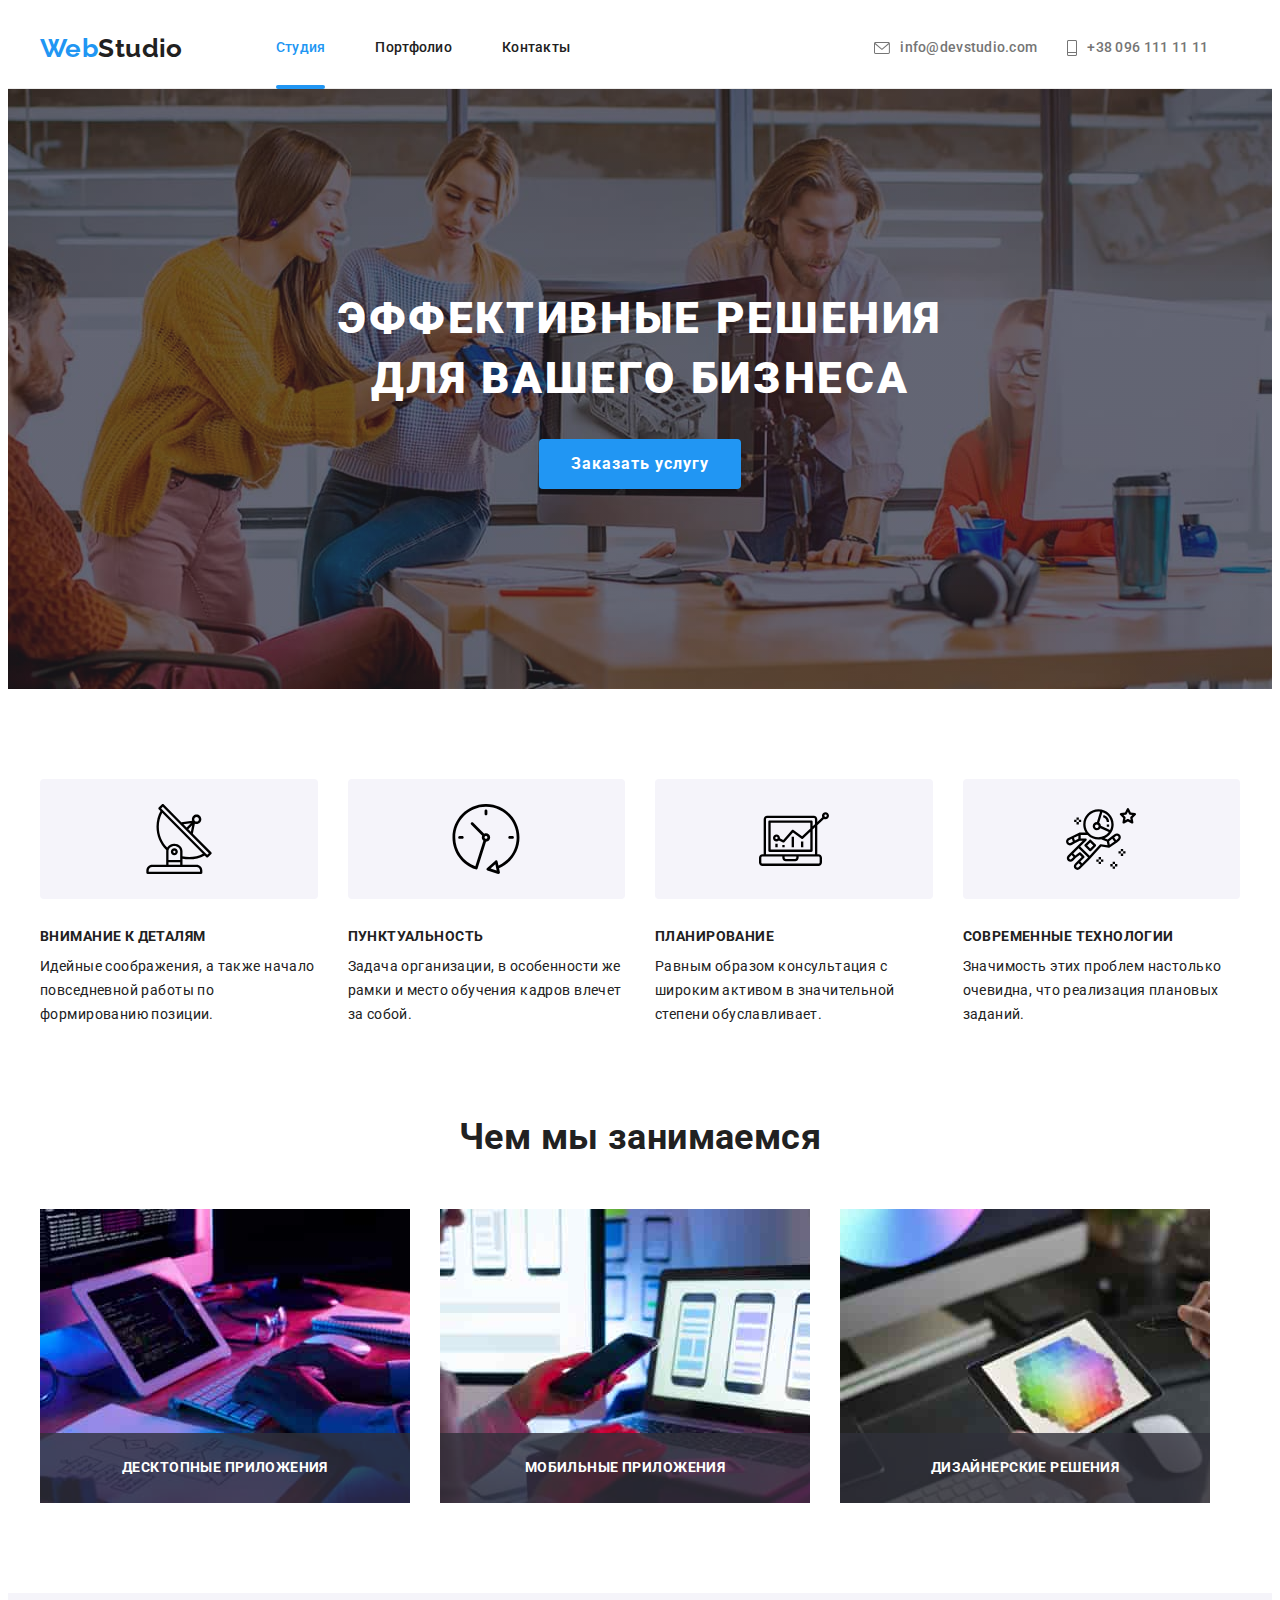
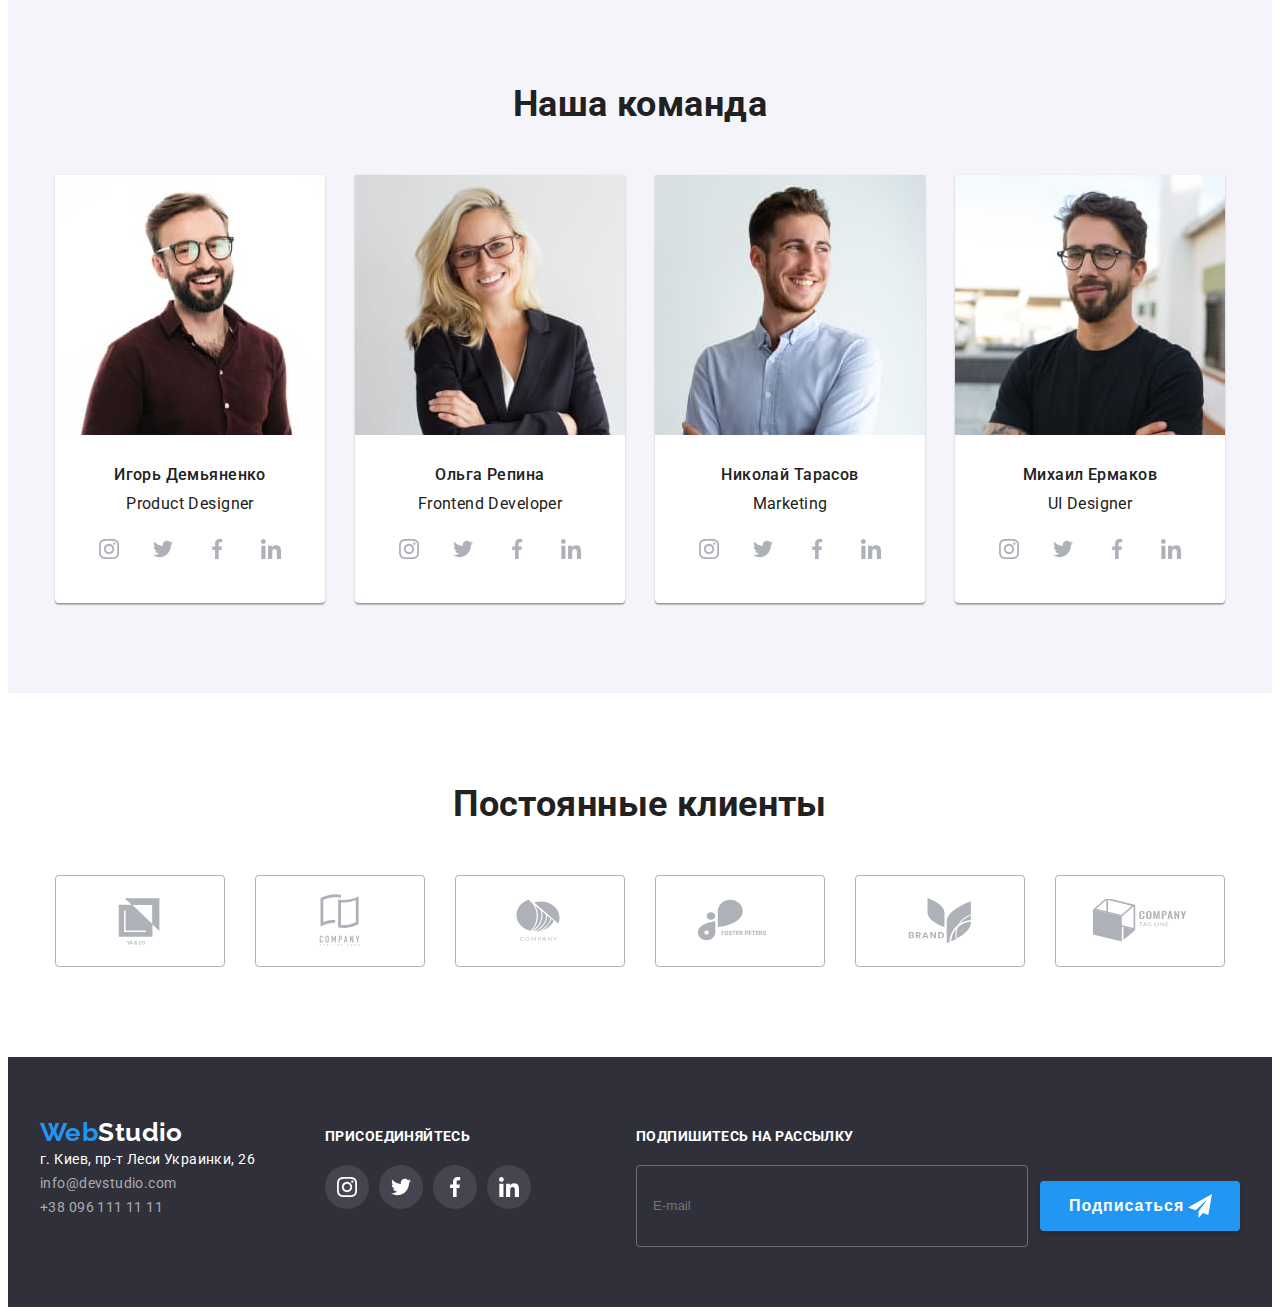
==== commit dab453d5: "hw-08" ====
--- a/index.html
+++ b/index.html
@@ -12,9 +12,7 @@
       integrity="sha512-wpPYUAdjBVSE4KJnH1VR1HeZfpl1ub8YT/NKx4PuQ5NmX2tKuGu6U/JRp5y+Y8XG2tV+wKQpNHVUX03MfMFn9Q=="
       crossorigin="anonymous" referrerpolicy="no-referrer"/>
     <link rel="stylesheet" href="./css/main.min.css"/>
-    
-   
-    <title>goit-markup-hw-08</title>
+    <title>WebStudio</title>
 </head>
 <body>
                                <!-- /* навигация */ -->
--- a/css/main.min.css
+++ b/css/main.min.css
@@ -1 +1 @@
-:root{--main-title-color: #fff;--primery-text-colot: #212121;--tiele-text-color: #757575;--accent-color: #2196F3;--accent-color-hover: #188CE8;--primery-button-colot: #fff;--logo-header-color: #212121;--logo-footer-color: #fff;--input-color-bacgraund: #fff;--border-header-color: #ECECEC;--form-modal-icon: #212121;--form-modal-lable-text: #2196f3;--form-modal-input-textarea: rgba(117, 117, 117, 0.5);--imput-color-placeholder: #bebebe}body{font-family:"Roboto",sans-serif;font-size:14px;letter-spacing:.03em;background-color:#fff;color:var(--primery-text-colot)}h1,h2,h3,h4,h5,h6,p,ul{margin:0}img{display:block;max-width:100%;height:auto}.section{padding-bottom:90px;padding-top:90px}@media screen and (max-width: 1199px){.section{padding-bottom:60px;padding-top:60px}}.container{margin-left:auto;margin-right:auto;padding-left:15px;padding-right:15px}@media screen and (min-width: 480px){.container{width:480px}}@media screen and (min-width: 768px){.container{width:768px}}@media screen and (min-width: 1200px){.container{width:1200px}}@media screen and (max-width: 479px){.mobile-container{padding:34px 30px}}@media screen and (max-width: 767px){.mobile-container{display:none;position:absolute;top:0;left:0;width:100%;background-color:#fff;text-align:center;padding:48px 40px;z-index:900}}@media screen and (min-width: 768px){.mobile-container{display:-webkit-box;display:-ms-flexbox;display:flex;gap:84px}}@media screen and (min-width: 1200px){.mobile-container{gap:304px}}.mobile-container.is-open{display:-webkit-box;display:-ms-flexbox;display:flex;-webkit-box-orient:vertical;-webkit-box-direction:normal;-ms-flex-direction:column;flex-direction:column;-ms-flex-line-pack:start;align-content:flex-start;-webkit-box-pack:justify;-ms-flex-pack:justify;justify-content:space-between;width:100vw;height:100vh}.advantage__title{width:1px;height:1px;margin:-1px;border:0;padding:0;white-space:nowrap;-webkit-clip-path:inset(100%);clip-path:inset(100%);clip:rect(0 0 0 0);overflow:hidden}.clients__list,.footer__join-social,.footer__contact,.team__list,.team__social,.work__list,.advantage__list,.header__site-nav,.header__contact-site,.header__social-list{padding:0;margin:0;list-style:none}.header__contact-link{display:-webkit-box;display:-ms-flexbox;display:flex;-webkit-box-align:center;-ms-flex-align:center;align-items:center}.clients__list,.team__list{display:-webkit-box;display:-ms-flexbox;display:flex;-ms-flex-wrap:wrap;flex-wrap:wrap}@media screen and (min-width: 767px){.header__main-nav{margin-left:88px;margin-bottom:0px}}@media screen and (min-width: 1200px){.header__main-nav{margin-left:93px;margin-bottom:0px}}.header{border-bottom:1px solid var(--border-header-color);position:relative}.header__contact-heder-nav{display:-webkit-box;display:-ms-flexbox;display:flex;-webkit-box-align:center;-ms-flex-align:center;align-items:center;min-height:60px}@media screen and (max-width: 767px){.header__contact-heder-nav{width:100%;-webkit-box-pack:justify;-ms-flex-pack:justify;justify-content:space-between}}.header__site-nav{display:-webkit-box;display:-ms-flexbox;display:flex;-webkit-box-orient:vertical;-webkit-box-direction:normal;-ms-flex-direction:column;flex-direction:column;-webkit-box-align:start;-ms-flex-align:start;align-items:flex-start;gap:32px}@media screen and (min-width: 768px){.header__site-nav{-webkit-box-orient:horizontal;-webkit-box-direction:normal;-ms-flex-direction:row;flex-direction:row;gap:50px}}.header__link{font-style:normal;font-weight:500;font-size:40px;line-height:1.17;letter-spacing:.02em;text-decoration:none;padding:16px 0px;-webkit-transition:color 250ms cubic-bezier(0.4, 0, 0.2, 1);transition:color 250ms cubic-bezier(0.4, 0, 0.2, 1);color:var(--title-text-color)}@media screen and (min-width: 768px){.header__link{display:block;position:relative;padding-top:32px;padding-bottom:32px;font-size:14px;line-height:1.14}.header__link--active{color:var(--accent-color)}.header__link--active::after{content:"";position:absolute;bottom:-1px;display:block;width:100%;height:4px;border-radius:2px;background-color:var(--accent-color)}}.header__link:hover,.header__link:focus,.header__link:active{color:var(--accent-color)}.header__social-list{display:-webkit-box;display:-ms-flexbox;display:flex}@media screen and (max-width: 377px){.header__social-list{-ms-flex-wrap:wrap;flex-wrap:wrap;row-gap:10px}}@media screen and (min-width: 768px){.header__social-list{display:none}}.header__social-item:not(:last-child){border-right:1px solid rgba(33,33,33,.2);margin-right:10px}.header__social-link{padding-right:10px;text-decoration:none;color:var(--accent-color)}.header__logo-link{font-family:"Raleway";font-weight:700;font-size:26px;line-height:1.19;text-decoration:none;color:var(--accent-color)}.header__logo-color{color:var(--logo-header-color)}.logo__text--white{color:var(--logo-footer-color)}.logo__footer{display:inline-block;margin-bottom:20px}.header__button{display:-webkit-inline-box;display:-ms-inline-flexbox;display:inline-flex;margin:0;padding:0;border:none;background-color:rgba(0,0,0,0);cursor:pointer;z-index:990}@media screen and (min-width: 768px){.header__button{display:none}}.header__button:hover .icon-menu-close,.header__button:hover .icon-menu-open{fill:var(--accent-color)}.header__button .icon-menu-close{display:none}.header__button.is-open .icon-menu-close{display:block}.header__button.is-open .icon-menu-open{display:none}.header__contact-site{display:-webkit-box;display:-ms-flexbox;display:flex;-webkit-box-orient:vertical;-webkit-box-direction:reverse;-ms-flex-direction:column-reverse;flex-direction:column-reverse}@media screen and (min-width: 768px){.header__contact-site{-webkit-box-orient:vertical;-webkit-box-direction:normal;-ms-flex-direction:column;flex-direction:column;-webkit-box-pack:center;-ms-flex-pack:center;justify-content:center}}@media screen and (min-width: 1200px){.header__contact-site{display:-webkit-box;display:-ms-flexbox;display:flex;-webkit-box-orient:horizontal;-webkit-box-direction:normal;-ms-flex-direction:row;flex-direction:row;gap:30px;-webkit-box-align:center;-ms-flex-align:center;align-items:center}}.header__contact-link{font-weight:500;font-size:24px;font-style:normal;line-height:1.17;letter-spacing:.02em;text-decoration:none;padding:16px 0px;-webkit-transition:color 250ms cubic-bezier(0.4, 0, 0.2, 1);transition:color 250ms cubic-bezier(0.4, 0, 0.2, 1);color:var(--tiele-text-color)}@media screen and (min-width: 768px){.header__contact-link{line-height:1.14;font-size:12px;padding:5px 0px}}@media screen and (min-width: 1200px){.header__contact-link{font-size:14px}}.header__contact-link:hover,.header__contact-link:focus,.header__contact-link:active{color:var(--accent-color)}.header__contact-link--size{font-size:34px}@media screen and (max-width: 377px){.header__contact-link--size{font-size:24px}}@media screen and (min-width: 768px){.header__contact-link--size{font-size:12px}}@media screen and (min-width: 1200px){.header__contact-link--size{font-size:14px}}.header__icon{display:none}@media screen and (min-width: 768px){.header__icon{display:block;fill:currentColor;margin-right:8px}}@media screen and (min-width: 1200px){.header__icon{margin-right:10px}}@media screen and (max-width: 1199px){.header__icon--size-mail{width:14x;height:10px}}@media screen and (min-width: 1200px){.header__icon--size-mail{width:16px;height:12px}}@media screen and (min-width: 1200px){.header__icon--size-phone{width:10px;height:14px}}@media screen and (min-width: 1200px){.header__icon--size-phone{width:10px;height:16px}}.hero{margin-left:auto;margin-right:auto;padding-top:118px;padding-bottom:118px;text-align:center;background-image:-webkit-gradient(linear, left top, right top, from(rgba(47, 48, 58, 0.4)), to(rgba(47, 48, 58, 0.4))),url("../images-svg/hero/hero-backgraund-480px@1x.jpg");background-image:linear-gradient(to right, rgba(47, 48, 58, 0.4), rgba(47, 48, 58, 0.4)),url("../images-svg/hero/hero-backgraund-480px@1x.jpg");background-repeat:no-repeat;background-size:cover;background-position:center;background-color:#2f303a}@media screen and (min-device-pixel-ratio: 2),screen and (-webkit-min-device-pixel-ratio: 2),screen and (min-resolution: 192dpi),screen and (min-resolution: 2dppx){.hero{background-image:-webkit-gradient(linear, left top, right top, from(rgba(47, 48, 58, 0.4)), to(rgba(47, 48, 58, 0.4))),url("../images-svg/hero/hero-backgraund-480px@2x.jpg");background-image:linear-gradient(to right, rgba(47, 48, 58, 0.4), rgba(47, 48, 58, 0.4)),url("../images-svg/hero/hero-backgraund-480px@2x.jpg")}}@media screen and (min-width: 576px){.hero{background-image:-webkit-gradient(linear, left top, right top, from(rgba(47, 48, 58, 0.4)), to(rgba(47, 48, 58, 0.4))),url("../images-svg/hero/hero-backgraund-768px@1x.jpg");background-image:linear-gradient(to right, rgba(47, 48, 58, 0.4), rgba(47, 48, 58, 0.4)),url("../images-svg/hero/hero-backgraund-768px@1x.jpg")}}@media screen and (min-width: 576px)and (min-device-pixel-ratio: 2),screen and (min-width: 576px)and (-webkit-min-device-pixel-ratio: 2),screen and (min-width: 576px)and (min-resolution: 192dpi),screen and (min-width: 576px)and (min-resolution: 2dppx){.hero{background-image:-webkit-gradient(linear, left top, right top, from(rgba(47, 48, 58, 0.4)), to(rgba(47, 48, 58, 0.4))),url("../images-svg/hero/hero-backgraund-768px@2x.jpg");background-image:linear-gradient(to right, rgba(47, 48, 58, 0.4), rgba(47, 48, 58, 0.4)),url("../images-svg/hero/hero-backgraund-768px@2x.jpg")}}@media screen and (min-width: 1200px){.hero{padding-top:200px;padding-bottom:200px;max-width:1600px;background-image:-webkit-gradient(linear, left top, right top, from(rgba(47, 48, 58, 0.4)), to(rgba(47, 48, 58, 0.4))),url("../images-svg/hero/hero-backgraund-1600px@1x.jpg");background-image:linear-gradient(to right, rgba(47, 48, 58, 0.4), rgba(47, 48, 58, 0.4)),url("../images-svg/hero/hero-backgraund-1600px@1x.jpg")}}@media screen and (min-width: 1200px)and (min-device-pixel-ratio: 2),screen and (min-width: 1200px)and (-webkit-min-device-pixel-ratio: 2),screen and (min-width: 1200px)and (min-resolution: 192dpi),screen and (min-width: 1200px)and (min-resolution: 2dppx){.hero{background-image:-webkit-gradient(linear, left top, right top, from(rgba(47, 48, 58, 0.4)), to(rgba(47, 48, 58, 0.4))),url("../images-svg/hero/hero-backgraund-1600px@2x.jpg");background-image:linear-gradient(to right, rgba(47, 48, 58, 0.4), rgba(47, 48, 58, 0.4)),url("../images-svg/hero/hero-backgraund-1600px@2x.jpg")}}.hero__title{margin-bottom:30px;color:#fff;font-weight:900;font-size:26px;line-height:1.62;letter-spacing:.06em;text-transform:uppercase}@media screen and (min-width: 768px){.hero__title{max-width:360px;margin-left:auto;margin-right:auto}}@media screen and (min-width: 1200px){.hero__title{max-width:696px;font-size:44px;line-height:1.36}}.hero-button{padding:10px 32px;font-family:inherit;font-weight:700;font-size:16px;line-height:1.88;text-align:center;letter-spacing:.06em;cursor:pointer;color:#fff;background:var(--accent-color);-webkit-box-shadow:0px 4px 4px rgba(0,0,0,.15);box-shadow:0px 4px 4px rgba(0,0,0,.15);border-radius:4px;border:none;-webkit-transition:background-color 250ms cubic-bezier(0.4, 0, 0.2, 1);transition:background-color 250ms cubic-bezier(0.4, 0, 0.2, 1)}.hero-button:hover,.hero-button:focus,.hero-button:active{background-color:var(--accent-color-hover)}.modal{cursor:pointer;position:absolute;top:50%;left:50%;padding:40px;overflow-y:auto;-webkit-transform:translate(-50%, -50%) scale(1);transform:translate(-50%, -50%) scale(1);background-color:#fff;-webkit-box-shadow:0px 1px 3px rgba(0,0,0,.12),0px 1px 1px rgba(0,0,0,.14),0px 2px 1px rgba(0,0,0,.2);box-shadow:0px 1px 3px rgba(0,0,0,.12),0px 1px 1px rgba(0,0,0,.14),0px 2px 1px rgba(0,0,0,.2);border-radius:4px;-webkit-transition-duration:250ms;transition-duration:250ms;-webkit-transition-timing-function:cubic-bezier(0.4, 0, 0.2, 1);transition-timing-function:cubic-bezier(0.4, 0, 0.2, 1)}@media screen and (max-width: 479px){.modal{padding:15px;width:calc(100% - 20px)}}@media screen and (min-width: 480px)and (max-width: 1199px){.modal{width:450px}}.modal__button-close{cursor:pointer;position:absolute;top:8px;right:8px;width:30px;height:30px;border-radius:50%;background:#fff;border:1px solid rgba(0,0,0,.1);-webkit-transition:color 250ms cubic-bezier(0.4, 0, 0.2, 1);transition:color 250ms cubic-bezier(0.4, 0, 0.2, 1)}.modal__icon-close:focus,.modal__icon-close:hover{fill:#2196f3}.modal__icon-close{position:absolute;top:8px;right:8px;width:11px;height:11px;fill:#212121;-webkit-transition-duration:250ms;transition-duration:250ms;-webkit-transition-timing-function:cubic-bezier(0.4, 0, 0.2, 1);transition-timing-function:cubic-bezier(0.4, 0, 0.2, 1)}.form__modal-title{font-family:"Roboto";font-style:normal;font-weight:700;font-size:20px;line-height:1.15;text-align:center;letter-spacing:.03em;color:var(--primery-text-colot);margin-bottom:30px}.form{display:-webkit-box;display:-ms-flexbox;display:flex;-webkit-box-orient:vertical;-webkit-box-direction:normal;-ms-flex-direction:column;flex-direction:column;-webkit-box-align:center;-ms-flex-align:center;align-items:center}.form__modal{margin-bottom:10px;width:100%}.form__modal-lable{text-align:left;display:block;font-family:"Roboto";font-style:normal;font-weight:400;font-size:12px;line-height:1.16;letter-spacing:.03em;color:var(--tiele-text-color);margin-bottom:4px}.form__modal-lable-text{padding-left:.3rem;font-size:12px;line-height:1.17;text-decoration:underline;-webkit-text-decoration-skip-ink:none;text-decoration-skip-ink:none;color:var(--form-modal-lable-text)}@media screen and (min-width: 1200px){.form__modal-lable-text{font-size:14px;line-height:1.17}}.form__modal-input::-webkit-input-placeholder{color:var(--imput-color-placeholder)}.form__modal-input::-moz-placeholder{color:var(--imput-color-placeholder)}.form__modal-input:-ms-input-placeholder{color:var(--imput-color-placeholder)}.form__modal-input::-ms-input-placeholder{color:var(--imput-color-placeholder)}.form__modal-input::placeholder{color:var(--imput-color-placeholder)}.form__modal-input{width:100%;height:40px;padding:12px 42px;background:var(--input-color-bacgraund);border:1px solid rgba(33,33,33,.2);border-radius:4px;-webkit-transition-duration:250ms;transition-duration:250ms;-webkit-transition-timing-function:cubic-bezier(0.4, 0, 0.2, 1);transition-timing-function:cubic-bezier(0.4, 0, 0.2, 1);outline:none}.form__modal-input-textarea{padding:12px 16px;height:120px;font-size:14px;line-height:1.14;letter-spacing:.01em;resize:none}.form__modal-input:focus{border:1px solid #2196f3;border-radius:4px}.form__modal-input:focus+.form__modal-icon{fill:#2196f3}.form__modal-inner{position:relative}.form__modal-icon{position:absolute;left:15px;top:50%;-webkit-transform:translateY(-50%);transform:translateY(-50%);width:18px;height:18px;color:var(--form-modal-icon);-webkit-transition-duration:250ms;transition-duration:250ms;-webkit-transition-timing-function:cubic-bezier(0.4, 0, 0.2, 1);transition-timing-function:cubic-bezier(0.4, 0, 0.2, 1)}.form__modal-button{cursor:pointer;color:#fff;background-color:#2196f3;font-style:normal;font-weight:700;font-size:16px;line-height:1.8;letter-spacing:.06em;width:200px;height:50px;border:none;-webkit-box-shadow:0px 4px 4px rgba(0,0,0,.15);box-shadow:0px 4px 4px rgba(0,0,0,.15);border-radius:4px;-webkit-transition-duration:250ms;transition-duration:250ms;-webkit-transition-timing-function:cubic-bezier(0.4, 0, 0.2, 1);transition-timing-function:cubic-bezier(0.4, 0, 0.2, 1)}.backdrop{position:fixed;top:0;left:0;width:100%;height:100%;display:-webkit-box;display:-ms-flexbox;display:flex;-webkit-box-pack:center;-ms-flex-pack:center;justify-content:center;-webkit-box-align:center;-ms-flex-align:center;align-items:center;opacity:1;z-index:1;-webkit-transition-duration:250ms;transition-duration:250ms;-webkit-transition-timing-function:cubic-bezier(0.4, 0, 0.2, 1);transition-timing-function:cubic-bezier(0.4, 0, 0.2, 1)}.backdrop.is-hidden{opacity:0;pointer-events:none;visibility:hidden}.backdrop.is-hidden .modal{-webkit-transform:translate(-50%, -50%) scale(2);transform:translate(-50%, -50%) scale(2)}.button:hover,.button:focus{color:var(--primery-button-colot);background-color:#188ce8;-webkit-box-shadow:0px 3px 1px rgba(0,0,0,.1),0px 1px 2px rgba(0,0,0,.08),0px 2px 2px rgba(0,0,0,.12);box-shadow:0px 3px 1px rgba(0,0,0,.1),0px 1px 2px rgba(0,0,0,.08),0px 2px 2px rgba(0,0,0,.12);border-radius:4px}@media screen and (min-width: 768px){.advantage__list{display:-webkit-box;display:-ms-flexbox;display:flex;-ms-flex-wrap:wrap;flex-wrap:wrap;margin:-15px}}@media screen and (min-width: 768px){.features{width:calc((100% - 60px)/2);margin:15px}}@media screen and (min-width: 1200px){.features{width:calc((100% - 120px)/4);margin:15px}}@media screen and (max-width: 767px){.features:not(:last-child){margin-bottom:30px}}.features__title{margin-bottom:10px;font-weight:700;font-size:14px;line-height:1.14;text-transform:uppercase}@media screen and (max-width: 767px){.features__title{text-align:center}}.features__text{font-size:14px;line-height:1.71;color:var(--primary-text-color)}.features__item{display:-webkit-box;display:-ms-flexbox;display:flex;-webkit-box-pack:center;-ms-flex-pack:center;justify-content:center;-webkit-box-align:center;-ms-flex-align:center;align-items:center;max-width:100%;height:120px;margin-bottom:30px;background:#f5f4fa;border-radius:4px}.work{padding-top:0}.work__list{display:-webkit-box;display:-ms-flexbox;display:flex}.work__images{position:relative;margin-right:30px}.work__images:nth-child(3n){margin-right:0}.work__text{position:absolute;bottom:0;display:-webkit-box;display:-ms-flexbox;display:flex;height:70px;width:100%;-webkit-box-pack:center;-ms-flex-pack:center;justify-content:center;-webkit-box-align:center;-ms-flex-align:center;align-items:center;font-weight:700;font-size:14px;line-height:1.14;text-align:center;letter-spacing:.03em;text-transform:uppercase;color:#fff;background:rgba(47,48,58,.8)}@media screen and (max-width: 1199px){.work{display:none}}.team{background:#f5f4fa}.team__list{-webkit-box-pack:center;-ms-flex-pack:center;justify-content:center;gap:30px}.team__list .team__border{width:450px;background:#fff;-webkit-box-shadow:0px 1px 3px rgba(0,0,0,.12),0px 1px 1px rgba(0,0,0,.14),0px 2px 1px rgba(0,0,0,.2);box-shadow:0px 1px 3px rgba(0,0,0,.12),0px 1px 1px rgba(0,0,0,.14),0px 2px 1px rgba(0,0,0,.2);border-radius:0px 0px 4px 4px}@media screen and (min-width: 768px){.team__list .team__border{width:354px}}@media screen and (min-width: 1200px){.team__list .team__border{width:270px}}.team__list .team__title{font-weight:500;margin-top:30px;margin-bottom:10px;font-size:16px;line-height:1.19;text-align:center}.team__list .team__text{margin-bottom:16px;font-size:16px;line-height:1.19;text-align:center}.team__social{display:-webkit-box;display:-ms-flexbox;display:flex;-webkit-box-pack:center;-ms-flex-pack:center;justify-content:center;margin-bottom:30px}.social__link{display:-webkit-box;display:-ms-flexbox;display:flex;-webkit-box-pack:center;-ms-flex-pack:center;justify-content:center;-webkit-box-align:center;-ms-flex-align:center;align-items:center;width:44px;height:44px;border-radius:50%;background-color:rgba(0,0,0,0);-webkit-transition:background-color 250ms cubic-bezier(0.4, 0, 0.2, 1),-webkit-filter 250ms cubic-bezier(0.4, 0, 0.2, 1);transition:background-color 250ms cubic-bezier(0.4, 0, 0.2, 1),-webkit-filter 250ms cubic-bezier(0.4, 0, 0.2, 1);transition:background-color 250ms cubic-bezier(0.4, 0, 0.2, 1),filter 250ms cubic-bezier(0.4, 0, 0.2, 1);transition:background-color 250ms cubic-bezier(0.4, 0, 0.2, 1),filter 250ms cubic-bezier(0.4, 0, 0.2, 1),-webkit-filter 250ms cubic-bezier(0.4, 0, 0.2, 1)}.social__link:hover,.social__link:focus,.social__link:active{background:var(--accent-color);-webkit-filter:drop-shadow(0px 4px 4px rgba(0, 0, 0, 0.25));filter:drop-shadow(0px 4px 4px rgba(0, 0, 0, 0.25))}.social__link:hover .social__icon,.social__link:focus .social__icon,.social__link:active .social__icon{fill:#fff}.social__icon{fill:#afb1b8;-webkit-transition:fill 250ms cubic-bezier(0.4, 0, 0.2, 1);transition:fill 250ms cubic-bezier(0.4, 0, 0.2, 1)}.team__social .social+.social{margin-left:10px}.footer__logo-link{font-family:"Raleway";font-weight:700;font-size:26px;line-height:1.19;text-decoration:none;color:var(--accent-color)}.footer__logo-color{color:var(--logo-footer-color)}.footer{padding-top:60px;padding-bottom:60px;background-color:#2f303a}@media screen and (max-width: 1199px){.footer__item{display:-webkit-box;display:-ms-flexbox;display:flex;-ms-flex-wrap:wrap;flex-wrap:wrap;-webkit-box-pack:center;-ms-flex-pack:center;justify-content:center;-webkit-box-align:baseline;-ms-flex-align:baseline;align-items:baseline;-webkit-column-gap:165px;-moz-column-gap:165px;column-gap:165px}}@media screen and (min-width: 1200px){.footer__item{display:-webkit-box;display:-ms-flexbox;display:flex;-ms-flex-wrap:nowrap;flex-wrap:nowrap;-webkit-box-align:baseline;-ms-flex-align:baseline;align-items:baseline}}.ffooter__address-contact{margin-bottom:9px}.ffooter__address-contact:last-child{margin-bottom:0}.footer__contact{display:inline-block}.footer__address-link{margin-bottom:9px;font-style:normal;font-size:14px;line-height:1.71;color:#fff}.footer__contact-link{display:inline-block;font-style:normal;font-size:14px;line-height:1.71;text-decoration:none;color:rgba(255,255,255,.6);-webkit-transition:color 250ms cubic-bezier(0.4, 0, 0.2, 1);transition:color 250ms cubic-bezier(0.4, 0, 0.2, 1)}.footer__contact-link:hover,.footer__contact-link:focus,.footer__contact-link:active{color:var(--accent-color)}.footer__join-text{font-weight:700;font-size:14px;line-height:1.14;letter-spacing:.03em;text-transform:uppercase;color:#fff;margin-bottom:20px}.footer__container-address{text-align:center}@media screen and (min-width: 1200px){.footer__container-address{text-align:left;margin-right:70px}}@media screen and (max-width: 1199px){.footer__container-address{margin-bottom:60px}}.footer__join{display:-webkit-box;display:-ms-flexbox;display:flex;-webkit-box-orient:vertical;-webkit-box-direction:normal;-ms-flex-direction:column;flex-direction:column;-webkit-box-align:center;-ms-flex-align:center;align-items:center;margin-bottom:60px}@media screen and (min-width: 768px){.footer__join{margin-bottom:0}}@media screen and (min-width: 1200px){.footer__join{-webkit-box-align:start;-ms-flex-align:start;align-items:flex-start}}.footer__join-social{display:-webkit-box;display:-ms-flexbox;display:flex}.footer__join-social .footer__social+.footer__social{margin-left:10px}.footer__social-item{display:-webkit-box;display:-ms-flexbox;display:flex;-webkit-box-pack:center;-ms-flex-pack:center;justify-content:center;-webkit-box-align:center;-ms-flex-align:center;align-items:center;width:44px;height:44px}.footer__link{display:inline-block;width:44px;height:44px;border-radius:50%;background-color:rgba(255,255,255,.1);-webkit-transition:background-color 250ms cubic-bezier(0.4, 0, 0.2, 1);transition:background-color 250ms cubic-bezier(0.4, 0, 0.2, 1)}.footer__link:hover,.footer__link:focus,.footer__link:active{background-color:var(--accent-color)}.footer__social-icon{display:block;margin:auto;height:100%;fill:#fff}.servisces__title{display:none}.servisces__button{-webkit-box-pack:center;-ms-flex-pack:center;justify-content:center;display:-webkit-box;display:-ms-flexbox;display:flex;margin-bottom:50px}.servisces__text-button{margin-right:8px}.services .servisces__pointer:hover,.services .servisces__pointer:focus{color:var(--primery-button-colot);background-color:#2196f3;-webkit-box-shadow:0px 3px 1px rgba(0,0,0,.1),0px 1px 2px rgba(0,0,0,.08),0px 2px 2px rgba(0,0,0,.12);box-shadow:0px 3px 1px rgba(0,0,0,.1),0px 1px 2px rgba(0,0,0,.08),0px 2px 2px rgba(0,0,0,.12);border-radius:4px}.servisces__pointer{cursor:pointer;color:var(--primery-text-colot);background-color:#f5f4fa;padding-top:6px;padding-right:22px;padding-bottom:6px;padding-left:22px;font-weight:500;font-size:16px;line-height:1.62;letter-spacing:.03em;border-radius:4px;border:none;-webkit-transition-duration:250ms;transition-duration:250ms;-webkit-transition-timing-function:cubic-bezier(0.4, 0, 0.2, 1);transition-timing-function:cubic-bezier(0.4, 0, 0.2, 1)}.service .title{font-weight:700;font-size:18px;line-height:3;letter-spacing:.06em}.portfolio-project{display:-webkit-box;display:-ms-flexbox;display:flex;-ms-flex-wrap:wrap;flex-wrap:wrap;gap:30px}.portfolio-project-img{display:block}.portfolio-project__inner{padding-top:20px;padding-right:24px;padding-bottom:20px;padding-left:24px;border-top:20px;border-right:24px;border-bottom:20px;border-left:24px;border:1px solid #eee}.portfolio-project__title{font-style:normal;font-weight:700;font-size:18px;line-height:2;letter-spacing:.06em;margin-bottom:4px;color:var(--primery-text-colot)}.services .portfolio-project__text{color:var(--tiele-text-color);font-weight:400;font-size:16px;line-height:1.87;letter-spacing:.03em}.portfolio__project-item{display:block;text-decoration:none}.portfolio__project-list .portfolio__project-item:hover,.portfolio__project-list .portfolio__project-item:focus{-webkit-box-shadow:0px 1px 1px rgba(0,0,0,.12),0px 4px 4px rgba(0,0,0,.06),1px 4px 6px rgba(0,0,0,.16);box-shadow:0px 1px 1px rgba(0,0,0,.12),0px 4px 4px rgba(0,0,0,.06),1px 4px 6px rgba(0,0,0,.16);-webkit-transition-duration:250ms;transition-duration:250ms;-webkit-transition-timing-function:cubic-bezier(0.4, 0, 0.2, 1);transition-timing-function:cubic-bezier(0.4, 0, 0.2, 1)}.portfolio__project-overlay{position:relative;overflow:hidden}.portfolio__project-overlay:hover .portfolio__project-overlay-text{-webkit-transform:translateY(0);transform:translateY(0)}.portfolio__project-overlay-text{position:absolute;bottom:0;padding:63px 24px;width:100%;height:100%;font-size:18px;line-height:1.56;color:#fff;background-color:rgba(33,150,243,.9);-webkit-transform:translateY(101%);transform:translateY(101%);-webkit-transition:-webkit-transform 250ms cubic-bezier(0.4, 0, 0.2, 1);transition:-webkit-transform 250ms cubic-bezier(0.4, 0, 0.2, 1);transition:transform 250ms cubic-bezier(0.4, 0, 0.2, 1);transition:transform 250ms cubic-bezier(0.4, 0, 0.2, 1), -webkit-transform 250ms cubic-bezier(0.4, 0, 0.2, 1)}.clients__list{-webkit-box-pack:center;-ms-flex-pack:center;justify-content:center;margin:-15px}.clients__items{display:block;-webkit-box-sizing:border-box;box-sizing:border-box;width:170px;height:92px;margin:15px;border:1px solid #afb1b8;border-radius:4px;-webkit-transition:border 250ms cubic-bezier(0.4, 0, 0.2, 1),border-radius 250ms cubic-bezier(0.4, 0, 0.2, 1);transition:border 250ms cubic-bezier(0.4, 0, 0.2, 1),border-radius 250ms cubic-bezier(0.4, 0, 0.2, 1)}@media screen and (min-width: 320px){.clients__items{width:226px}}@media screen and (min-width: 480px){.clients__items{width:210px}}@media screen and (min-width: 768px){.clients__items{width:226px}}@media screen and (min-width: 1200px){.clients__items{width:170px}}.clients__items:hover,.clients__items:focus,.clients__items:active{border:1px solid var(--accent-color);border-radius:4px}.clients__icon{fill:#afb1b8;-webkit-transition:fill 250ms cubic-bezier(0.4, 0, 0.2, 1);transition:fill 250ms cubic-bezier(0.4, 0, 0.2, 1)}.clients__link{display:-webkit-box;display:-ms-flexbox;display:flex;-webkit-box-pack:center;-ms-flex-pack:center;justify-content:center;-webkit-box-align:center;-ms-flex-align:center;align-items:center;width:100%;height:100%}.clients__link:hover .clients__icon,.clients__link:focus .clients__icon,.clients__link:active .clients__icon{fill:var(--accent-color)}.checkbox{margin-bottom:30px;display:-webkit-box;display:-ms-flexbox;display:flex;-ms-flex-wrap:wrap;flex-wrap:wrap}.checkbox__lable{display:-webkit-box;display:-ms-flexbox;display:flex;font-weight:400;font-size:12px;letter-spacing:.03em;color:var(--tiele-text-color);-ms-flex-negative:0;flex-shrink:0;margin-top:0px;padding-left:24px;display:inline-block;position:relative}@media screen and (min-width: 1200px){.checkbox__lable{font-size:14px;line-height:1.71}}.checkbox__input{-webkit-appearance:none;-moz-appearance:none;appearance:none}.checkbox__icon{position:absolute;left:0;top:50%;-webkit-transform:translateY(-50%);transform:translateY(-50%)}.checkbox__icon-check{position:absolute;fill:#fff;background:#2196f3;border:.2px solid #2196f3;border-radius:2px;opacity:0;-webkit-transition:opacity 250ms cubic-bezier(0.4, 0, 0.2, 1);transition:opacity 250ms cubic-bezier(0.4, 0, 0.2, 1)}.checkbox__input:checked~.checkbox__icon-check{opacity:1}@media screen and (max-width: 1199px){.subscribe{text-align:center}}@media screen and (min-width: 1200px){.subscribe{margin-left:auto}}.subscribe__title{margin-bottom:20px;font-weight:700;font-size:14px;line-height:1.14;letter-spacing:.03em;text-transform:uppercase;color:#fff}.subscribe__footer{display:-webkit-box;display:-ms-flexbox;display:flex}@media screen and (max-width: 1199px){.subscribe__footer{-webkit-box-orient:vertical;-webkit-box-direction:normal;-ms-flex-direction:column;flex-direction:column;-webkit-box-align:center;-ms-flex-align:center;align-items:center}}@media screen and (min-width: 1200px){.subscribe__footer{-webkit-box-align:center;-ms-flex-align:center;align-items:center}}.subscribe__footer__input{min-height:50px;padding:15px 16px;margin-bottom:20px;border:1px solid rgba(255,255,255,.3);background-color:rgba(0,0,0,0);border-radius:4px;color:#fff;-webkit-transition:border 250ms cubic-bezier(0.4, 0, 0.2, 1);transition:border 250ms cubic-bezier(0.4, 0, 0.2, 1)}@media screen and (max-width: 479px){.subscribe__footer__input{width:220px;color:#fff}}@media screen and (min-width: 480px){.subscribe__footer__input{width:450px;color:#fff}}@media screen and (min-width: 1200px){.subscribe__footer__input{margin-bottom:0;width:358px;margin-right:12px;color:#fff}}.button-footer{display:-webkit-box;display:-ms-flexbox;display:flex;-webkit-box-align:center;-ms-flex-align:center;align-items:center;letter-spacing:.06em;width:200px;height:50px;padding:10px 28px 10px 29px;font-style:normal;font-weight:700;font-size:16px;line-height:1.88;background-color:var(--accent-color);color:#fff;-webkit-box-shadow:0px 4px 4px rgba(0,0,0,.15);box-shadow:0px 4px 4px rgba(0,0,0,.15);border-radius:4px;border:none;cursor:pointer;-webkit-transition:background-color 250ms cubic-bezier(0.4, 0, 0.2, 1);transition:background-color 250ms cubic-bezier(0.4, 0, 0.2, 1)}.button-footer:hover,.button-footer:focus{background-color:#188ce8}.button-footer__icon{margin-left:auto}.work__title,.section__title,.clients__title{margin-bottom:50px;font-weight:700;font-size:36px;line-height:1.17;text-align:center}/*# sourceMappingURL=main.min.css.map */+:root{--main-title-color: #fff;--primery-text-colot: #212121;--tiele-text-color: #757575;--accent-color: #2196F3;--accent-color-hover: #188CE8;--primery-button-colot: #fff;--logo-header-color: #212121;--logo-footer-color: #fff;--input-color-bacgraund: #fff;--border-header-color: #ECECEC;--form-modal-icon: #212121;--form-modal-lable-text: #2196f3;--form-modal-input-textarea: rgba(117, 117, 117, 0.5);--imput-color-placeholder: #bebebe}body{font-family:"Roboto",sans-serif;font-size:14px;letter-spacing:.03em;background-color:#fff;color:var(--primery-text-colot)}h1,h2,h3,h4,h5,h6,p,ul{margin:0}img{display:block;max-width:100%;height:auto}.section{padding-bottom:90px;padding-top:90px}@media screen and (max-width: 1199px){.section{padding-bottom:60px;padding-top:60px}}.container{margin-left:auto;margin-right:auto;padding-left:15px;padding-right:15px}@media screen and (min-width: 480px){.container{width:480px}}@media screen and (min-width: 768px){.container{width:768px}}@media screen and (min-width: 1200px){.container{width:1200px}}@media screen and (max-width: 479px){.mobile-container{padding:34px 30px}}@media screen and (max-width: 767px){.mobile-container{display:none;position:absolute;top:0;left:0;width:100%;background-color:#fff;text-align:center;padding:48px 40px;z-index:900}}@media screen and (min-width: 768px){.mobile-container{display:-webkit-box;display:-ms-flexbox;display:flex;gap:84px}}@media screen and (min-width: 1200px){.mobile-container{gap:304px}}.mobile-container.is-open{display:-webkit-box;display:-ms-flexbox;display:flex;-webkit-box-orient:vertical;-webkit-box-direction:normal;-ms-flex-direction:column;flex-direction:column;-ms-flex-line-pack:start;align-content:flex-start;-webkit-box-pack:justify;-ms-flex-pack:justify;justify-content:space-between;width:100vw;height:100vh}.advantage__title{width:1px;height:1px;margin:-1px;border:0;padding:0;white-space:nowrap;-webkit-clip-path:inset(100%);clip-path:inset(100%);clip:rect(0 0 0 0);overflow:hidden}.clients__list,.footer__join-social,.footer__contact,.team__list,.team__social,.work__list,.advantage__list,.header__site-nav,.header__contact-site,.header__social-list{padding:0;margin:0;list-style:none}.header__contact-link{display:-webkit-box;display:-ms-flexbox;display:flex;-webkit-box-align:center;-ms-flex-align:center;align-items:center}.clients__list,.team__list{display:-webkit-box;display:-ms-flexbox;display:flex;-ms-flex-wrap:wrap;flex-wrap:wrap}@media screen and (min-width: 767px){.header__main-nav{margin-left:88px;margin-bottom:0px}}@media screen and (min-width: 1200px){.header__main-nav{margin-left:93px;margin-bottom:0px}}.header{border-bottom:1px solid var(--border-header-color);position:relative}.header__contact-heder-nav{display:-webkit-box;display:-ms-flexbox;display:flex;-webkit-box-align:center;-ms-flex-align:center;align-items:center;min-height:60px}@media screen and (max-width: 767px){.header__contact-heder-nav{width:100%;-webkit-box-pack:justify;-ms-flex-pack:justify;justify-content:space-between}}.header__site-nav{display:-webkit-box;display:-ms-flexbox;display:flex;-webkit-box-orient:vertical;-webkit-box-direction:normal;-ms-flex-direction:column;flex-direction:column;-webkit-box-align:start;-ms-flex-align:start;align-items:flex-start;gap:32px}@media screen and (min-width: 768px){.header__site-nav{-webkit-box-orient:horizontal;-webkit-box-direction:normal;-ms-flex-direction:row;flex-direction:row;gap:50px}}.header__link{font-style:normal;font-weight:500;font-size:40px;line-height:1.17;letter-spacing:.02em;text-decoration:none;padding:16px 0px;-webkit-transition:color 250ms cubic-bezier(0.4, 0, 0.2, 1);transition:color 250ms cubic-bezier(0.4, 0, 0.2, 1);color:var(--title-text-color)}@media screen and (min-width: 768px){.header__link{display:block;position:relative;padding-top:32px;padding-bottom:32px;font-size:14px;line-height:1.14}.header__link--active{color:var(--accent-color)}.header__link--active::after{content:"";position:absolute;bottom:-1px;display:block;width:100%;height:4px;border-radius:2px;background-color:var(--accent-color)}}.header__link:hover,.header__link:focus,.header__link:active{color:var(--accent-color)}.header__social-list{display:-webkit-box;display:-ms-flexbox;display:flex}@media screen and (max-width: 377px){.header__social-list{-ms-flex-wrap:wrap;flex-wrap:wrap;row-gap:10px}}@media screen and (min-width: 768px){.header__social-list{display:none}}.header__social-item:not(:last-child){border-right:1px solid rgba(33,33,33,.2);margin-right:10px}.header__social-link{padding-right:10px;text-decoration:none;color:var(--accent-color)}.header__logo-link{font-family:"Raleway";font-weight:700;font-size:26px;line-height:1.19;text-decoration:none;color:var(--accent-color)}.header__logo-color{color:var(--logo-header-color)}.logo__text--white{color:var(--logo-footer-color)}.logo__footer{display:inline-block;margin-bottom:20px}.header__button{display:-webkit-inline-box;display:-ms-inline-flexbox;display:inline-flex;margin:0;padding:0;border:none;background-color:rgba(0,0,0,0);cursor:pointer;z-index:990}@media screen and (min-width: 768px){.header__button{display:none}}.header__button:hover .icon-menu-close,.header__button:hover .icon-menu-open{fill:var(--accent-color)}.header__button .icon-menu-close{display:none}.header__button.is-open .icon-menu-close{display:block}.header__button.is-open .icon-menu-open{display:none}.header__contact-site{display:-webkit-box;display:-ms-flexbox;display:flex;-webkit-box-orient:vertical;-webkit-box-direction:reverse;-ms-flex-direction:column-reverse;flex-direction:column-reverse}@media screen and (min-width: 768px){.header__contact-site{-webkit-box-orient:vertical;-webkit-box-direction:normal;-ms-flex-direction:column;flex-direction:column;-webkit-box-pack:center;-ms-flex-pack:center;justify-content:center}}@media screen and (min-width: 1200px){.header__contact-site{display:-webkit-box;display:-ms-flexbox;display:flex;-webkit-box-orient:horizontal;-webkit-box-direction:normal;-ms-flex-direction:row;flex-direction:row;gap:30px;-webkit-box-align:center;-ms-flex-align:center;align-items:center}}.header__contact-link{font-weight:500;font-size:24px;font-style:normal;line-height:1.17;letter-spacing:.02em;text-decoration:none;padding:16px 0px;-webkit-transition:color 250ms cubic-bezier(0.4, 0, 0.2, 1);transition:color 250ms cubic-bezier(0.4, 0, 0.2, 1);color:var(--tiele-text-color)}@media screen and (min-width: 768px){.header__contact-link{line-height:1.14;font-size:12px;padding:5px 0px}}@media screen and (min-width: 1200px){.header__contact-link{font-size:14px}}.header__contact-link:hover,.header__contact-link:focus,.header__contact-link:active{color:var(--accent-color)}.header__contact-link--size{font-size:34px}@media screen and (max-width: 377px){.header__contact-link--size{font-size:24px}}@media screen and (min-width: 768px){.header__contact-link--size{font-size:12px}}@media screen and (min-width: 1200px){.header__contact-link--size{font-size:14px}}.header__icon{display:none}@media screen and (min-width: 768px){.header__icon{display:block;fill:currentColor;margin-right:8px}}@media screen and (min-width: 1200px){.header__icon{margin-right:10px}}@media screen and (max-width: 1199px){.header__icon--size-mail{width:14x;height:10px}}@media screen and (min-width: 1200px){.header__icon--size-mail{width:16px;height:12px}}@media screen and (min-width: 1200px){.header__icon--size-phone{width:10px;height:14px}}@media screen and (min-width: 1200px){.header__icon--size-phone{width:10px;height:16px}}.hero{margin-left:auto;margin-right:auto;padding-top:118px;padding-bottom:118px;text-align:center;background-image:-webkit-gradient(linear, left top, right top, from(rgba(47, 48, 58, 0.4)), to(rgba(47, 48, 58, 0.4))),url("../images-svg/hero/hero-backgraund-480px@1x.jpg");background-image:linear-gradient(to right, rgba(47, 48, 58, 0.4), rgba(47, 48, 58, 0.4)),url("../images-svg/hero/hero-backgraund-480px@1x.jpg");background-repeat:no-repeat;background-size:cover;background-position:center;background-color:#2f303a}@media screen and (min-device-pixel-ratio: 2),screen and (-webkit-min-device-pixel-ratio: 2),screen and (min-resolution: 192dpi),screen and (min-resolution: 2dppx){.hero{background-image:-webkit-gradient(linear, left top, right top, from(rgba(47, 48, 58, 0.4)), to(rgba(47, 48, 58, 0.4))),url("../images-svg/hero/hero-backgraund-480px@2x.jpg");background-image:linear-gradient(to right, rgba(47, 48, 58, 0.4), rgba(47, 48, 58, 0.4)),url("../images-svg/hero/hero-backgraund-480px@2x.jpg")}}@media screen and (min-width: 576px){.hero{background-image:-webkit-gradient(linear, left top, right top, from(rgba(47, 48, 58, 0.4)), to(rgba(47, 48, 58, 0.4))),url("../images-svg/hero/hero-backgraund-768px@1x.jpg");background-image:linear-gradient(to right, rgba(47, 48, 58, 0.4), rgba(47, 48, 58, 0.4)),url("../images-svg/hero/hero-backgraund-768px@1x.jpg")}}@media screen and (min-width: 576px)and (min-device-pixel-ratio: 2),screen and (min-width: 576px)and (-webkit-min-device-pixel-ratio: 2),screen and (min-width: 576px)and (min-resolution: 192dpi),screen and (min-width: 576px)and (min-resolution: 2dppx){.hero{background-image:-webkit-gradient(linear, left top, right top, from(rgba(47, 48, 58, 0.4)), to(rgba(47, 48, 58, 0.4))),url("../images-svg/hero/hero-backgraund-768px@2x.jpg");background-image:linear-gradient(to right, rgba(47, 48, 58, 0.4), rgba(47, 48, 58, 0.4)),url("../images-svg/hero/hero-backgraund-768px@2x.jpg")}}@media screen and (min-width: 1200px){.hero{padding-top:200px;padding-bottom:200px;max-width:1600px;background-image:-webkit-gradient(linear, left top, right top, from(rgba(47, 48, 58, 0.4)), to(rgba(47, 48, 58, 0.4))),url("../images-svg/hero/hero-backgraund-1600px@1x.jpg");background-image:linear-gradient(to right, rgba(47, 48, 58, 0.4), rgba(47, 48, 58, 0.4)),url("../images-svg/hero/hero-backgraund-1600px@1x.jpg")}}@media screen and (min-width: 1200px)and (min-device-pixel-ratio: 2),screen and (min-width: 1200px)and (-webkit-min-device-pixel-ratio: 2),screen and (min-width: 1200px)and (min-resolution: 192dpi),screen and (min-width: 1200px)and (min-resolution: 2dppx){.hero{background-image:-webkit-gradient(linear, left top, right top, from(rgba(47, 48, 58, 0.4)), to(rgba(47, 48, 58, 0.4))),url("../images-svg/hero/hero-backgraund-1600px@2x.jpg");background-image:linear-gradient(to right, rgba(47, 48, 58, 0.4), rgba(47, 48, 58, 0.4)),url("../images-svg/hero/hero-backgraund-1600px@2x.jpg")}}.hero__title{margin-bottom:30px;color:#fff;font-weight:900;font-size:26px;line-height:1.62;letter-spacing:.06em;text-transform:uppercase}@media screen and (min-width: 768px){.hero__title{max-width:360px;margin-left:auto;margin-right:auto}}@media screen and (min-width: 1200px){.hero__title{max-width:696px;font-size:44px;line-height:1.36}}.hero-button{padding:10px 32px;font-family:inherit;font-weight:700;font-size:16px;line-height:1.88;text-align:center;letter-spacing:.06em;cursor:pointer;color:#fff;background:var(--accent-color);-webkit-box-shadow:0px 4px 4px rgba(0,0,0,.15);box-shadow:0px 4px 4px rgba(0,0,0,.15);border-radius:4px;border:none;-webkit-transition:background-color 250ms cubic-bezier(0.4, 0, 0.2, 1);transition:background-color 250ms cubic-bezier(0.4, 0, 0.2, 1)}.hero-button:hover,.hero-button:focus,.hero-button:active{background-color:var(--accent-color-hover)}.modal{cursor:pointer;position:absolute;top:50%;left:50%;padding:40px;overflow-y:auto;-webkit-transform:translate(-50%, -50%) scale(1);transform:translate(-50%, -50%) scale(1);background-color:#fff;-webkit-box-shadow:0px 1px 3px rgba(0,0,0,.12),0px 1px 1px rgba(0,0,0,.14),0px 2px 1px rgba(0,0,0,.2);box-shadow:0px 1px 3px rgba(0,0,0,.12),0px 1px 1px rgba(0,0,0,.14),0px 2px 1px rgba(0,0,0,.2);border-radius:4px;-webkit-transition-duration:250ms;transition-duration:250ms;-webkit-transition-timing-function:cubic-bezier(0.4, 0, 0.2, 1);transition-timing-function:cubic-bezier(0.4, 0, 0.2, 1)}@media screen and (max-width: 479px){.modal{padding:15px;width:calc(100% - 20px)}}@media screen and (min-width: 480px)and (max-width: 1199px){.modal{width:450px}}.modal__button-close{cursor:pointer;position:absolute;top:8px;right:8px;width:30px;height:30px;border-radius:50%;background:#fff;border:1px solid rgba(0,0,0,.1);-webkit-transition:color 250ms cubic-bezier(0.4, 0, 0.2, 1);transition:color 250ms cubic-bezier(0.4, 0, 0.2, 1)}.modal__icon-close:focus,.modal__icon-close:hover{fill:#2196f3}.modal__icon-close{position:absolute;top:8px;right:8px;width:11px;height:11px;fill:#212121;-webkit-transition-duration:250ms;transition-duration:250ms;-webkit-transition-timing-function:cubic-bezier(0.4, 0, 0.2, 1);transition-timing-function:cubic-bezier(0.4, 0, 0.2, 1)}.form__modal-title{font-family:"Roboto";font-style:normal;font-weight:700;font-size:20px;line-height:1.15;text-align:center;letter-spacing:.03em;color:var(--primery-text-colot);margin-bottom:30px}.form{display:-webkit-box;display:-ms-flexbox;display:flex;-webkit-box-orient:vertical;-webkit-box-direction:normal;-ms-flex-direction:column;flex-direction:column;-webkit-box-align:center;-ms-flex-align:center;align-items:center}.form__modal{margin-bottom:10px;width:100%}.form__modal-lable{text-align:left;display:block;font-family:"Roboto";font-style:normal;font-weight:400;font-size:12px;line-height:1.16;letter-spacing:.03em;color:var(--tiele-text-color);margin-bottom:4px}.form__modal-lable-text{padding-left:.3rem;font-size:12px;line-height:1.17;text-decoration:underline;-webkit-text-decoration-skip-ink:none;text-decoration-skip-ink:none;color:var(--form-modal-lable-text)}@media screen and (min-width: 1200px){.form__modal-lable-text{font-size:14px;line-height:1.17}}.form__modal-input::-webkit-input-placeholder{color:var(--imput-color-placeholder)}.form__modal-input::-moz-placeholder{color:var(--imput-color-placeholder)}.form__modal-input:-ms-input-placeholder{color:var(--imput-color-placeholder)}.form__modal-input::-ms-input-placeholder{color:var(--imput-color-placeholder)}.form__modal-input::placeholder{color:var(--imput-color-placeholder)}.form__modal-input{width:100%;height:40px;padding:12px 42px;background:var(--input-color-bacgraund);border:1px solid rgba(33,33,33,.2);border-radius:4px;-webkit-transition-duration:250ms;transition-duration:250ms;-webkit-transition-timing-function:cubic-bezier(0.4, 0, 0.2, 1);transition-timing-function:cubic-bezier(0.4, 0, 0.2, 1);outline:none}.form__modal-input-textarea{padding:12px 16px;height:120px;font-size:14px;line-height:1.14;letter-spacing:.01em;resize:none}.form__modal-input:focus{border:1px solid #2196f3;border-radius:4px}.form__modal-input:focus+.form__modal-icon{fill:#2196f3}.form__modal-inner{position:relative}.form__modal-icon{position:absolute;left:15px;top:50%;-webkit-transform:translateY(-50%);transform:translateY(-50%);width:18px;height:18px;color:var(--form-modal-icon);-webkit-transition-duration:250ms;transition-duration:250ms;-webkit-transition-timing-function:cubic-bezier(0.4, 0, 0.2, 1);transition-timing-function:cubic-bezier(0.4, 0, 0.2, 1)}.form__modal-button{cursor:pointer;color:#fff;background-color:#2196f3;font-style:normal;font-weight:700;font-size:16px;line-height:1.8;letter-spacing:.06em;width:200px;height:50px;border:none;-webkit-box-shadow:0px 4px 4px rgba(0,0,0,.15);box-shadow:0px 4px 4px rgba(0,0,0,.15);border-radius:4px;-webkit-transition-duration:250ms;transition-duration:250ms;-webkit-transition-timing-function:cubic-bezier(0.4, 0, 0.2, 1);transition-timing-function:cubic-bezier(0.4, 0, 0.2, 1)}.backdrop{position:fixed;top:0;left:0;width:100%;height:100%;display:-webkit-box;display:-ms-flexbox;display:flex;-webkit-box-pack:center;-ms-flex-pack:center;justify-content:center;-webkit-box-align:center;-ms-flex-align:center;align-items:center;opacity:1;z-index:1;-webkit-transition-duration:250ms;transition-duration:250ms;-webkit-transition-timing-function:cubic-bezier(0.4, 0, 0.2, 1);transition-timing-function:cubic-bezier(0.4, 0, 0.2, 1)}.backdrop.is-hidden{opacity:0;pointer-events:none;visibility:hidden}.backdrop.is-hidden .modal{-webkit-transform:translate(-50%, -50%) scale(2);transform:translate(-50%, -50%) scale(2)}.button:hover,.button:focus{color:var(--primery-button-colot);background-color:#188ce8;-webkit-box-shadow:0px 3px 1px rgba(0,0,0,.1),0px 1px 2px rgba(0,0,0,.08),0px 2px 2px rgba(0,0,0,.12);box-shadow:0px 3px 1px rgba(0,0,0,.1),0px 1px 2px rgba(0,0,0,.08),0px 2px 2px rgba(0,0,0,.12);border-radius:4px}@media screen and (min-width: 768px){.advantage__list{display:-webkit-box;display:-ms-flexbox;display:flex;-ms-flex-wrap:wrap;flex-wrap:wrap;margin:-15px}}@media screen and (min-width: 768px){.features{width:calc((100% - 60px)/2);margin:15px}}@media screen and (min-width: 1200px){.features{width:calc((100% - 120px)/4);margin:15px}}@media screen and (max-width: 767px){.features:not(:last-child){margin-bottom:30px}}.features__title{margin-bottom:10px;font-weight:700;font-size:14px;line-height:1.14;text-transform:uppercase}@media screen and (max-width: 767px){.features__title{text-align:center}}.features__text{font-size:14px;line-height:1.71;color:var(--primary-text-color)}.features__item{display:-webkit-box;display:-ms-flexbox;display:flex;-webkit-box-pack:center;-ms-flex-pack:center;justify-content:center;-webkit-box-align:center;-ms-flex-align:center;align-items:center;max-width:100%;height:120px;margin-bottom:30px;background:#f5f4fa;border-radius:4px}.work{padding-top:0}.work__list{display:-webkit-box;display:-ms-flexbox;display:flex}.work__images{position:relative;margin-right:30px}.work__images:nth-child(3n){margin-right:0}.work__text{position:absolute;bottom:0;display:-webkit-box;display:-ms-flexbox;display:flex;height:70px;width:100%;-webkit-box-pack:center;-ms-flex-pack:center;justify-content:center;-webkit-box-align:center;-ms-flex-align:center;align-items:center;font-weight:700;font-size:14px;line-height:1.14;text-align:center;letter-spacing:.03em;text-transform:uppercase;color:#fff;background:rgba(47,48,58,.8)}@media screen and (max-width: 1199px){.work{display:none}}.team{background:#f5f4fa}.team__list{-webkit-box-pack:center;-ms-flex-pack:center;justify-content:center;gap:30px}.team__list .team__border{width:450px;background:#fff;-webkit-box-shadow:0px 1px 3px rgba(0,0,0,.12),0px 1px 1px rgba(0,0,0,.14),0px 2px 1px rgba(0,0,0,.2);box-shadow:0px 1px 3px rgba(0,0,0,.12),0px 1px 1px rgba(0,0,0,.14),0px 2px 1px rgba(0,0,0,.2);border-radius:0px 0px 4px 4px}@media screen and (min-width: 768px){.team__list .team__border{width:354px}}@media screen and (min-width: 1200px){.team__list .team__border{width:270px}}.team__list .team__title{font-weight:500;margin-top:30px;margin-bottom:10px;font-size:16px;line-height:1.19;text-align:center}.team__list .team__text{margin-bottom:16px;font-size:16px;line-height:1.19;text-align:center}.team__social{display:-webkit-box;display:-ms-flexbox;display:flex;-webkit-box-pack:center;-ms-flex-pack:center;justify-content:center;margin-bottom:30px}.social__link{display:-webkit-box;display:-ms-flexbox;display:flex;-webkit-box-pack:center;-ms-flex-pack:center;justify-content:center;-webkit-box-align:center;-ms-flex-align:center;align-items:center;width:44px;height:44px;border-radius:50%;background-color:rgba(0,0,0,0);-webkit-transition:background-color 250ms cubic-bezier(0.4, 0, 0.2, 1),-webkit-filter 250ms cubic-bezier(0.4, 0, 0.2, 1);transition:background-color 250ms cubic-bezier(0.4, 0, 0.2, 1),-webkit-filter 250ms cubic-bezier(0.4, 0, 0.2, 1);transition:background-color 250ms cubic-bezier(0.4, 0, 0.2, 1),filter 250ms cubic-bezier(0.4, 0, 0.2, 1);transition:background-color 250ms cubic-bezier(0.4, 0, 0.2, 1),filter 250ms cubic-bezier(0.4, 0, 0.2, 1),-webkit-filter 250ms cubic-bezier(0.4, 0, 0.2, 1)}.social__link:hover,.social__link:focus,.social__link:active{background:var(--accent-color);-webkit-filter:drop-shadow(0px 4px 4px rgba(0, 0, 0, 0.25));filter:drop-shadow(0px 4px 4px rgba(0, 0, 0, 0.25))}.social__link:hover .social__icon,.social__link:focus .social__icon,.social__link:active .social__icon{fill:#fff}.social__icon{fill:#afb1b8;-webkit-transition:fill 250ms cubic-bezier(0.4, 0, 0.2, 1);transition:fill 250ms cubic-bezier(0.4, 0, 0.2, 1)}.team__social .social+.social{margin-left:10px}.footer__logo-link{font-family:"Raleway";font-weight:700;font-size:26px;line-height:1.19;text-decoration:none;color:var(--accent-color)}.footer__logo-color{color:var(--logo-footer-color)}.footer{padding-top:60px;padding-bottom:60px;background-color:#2f303a}@media screen and (max-width: 1199px){.footer__item{display:-webkit-box;display:-ms-flexbox;display:flex;-ms-flex-wrap:wrap;flex-wrap:wrap;-webkit-box-pack:center;-ms-flex-pack:center;justify-content:center;-webkit-box-align:baseline;-ms-flex-align:baseline;align-items:baseline;-webkit-column-gap:165px;-moz-column-gap:165px;column-gap:165px}}@media screen and (min-width: 1200px){.footer__item{display:-webkit-box;display:-ms-flexbox;display:flex;-ms-flex-wrap:nowrap;flex-wrap:nowrap;-webkit-box-align:baseline;-ms-flex-align:baseline;align-items:baseline}}.ffooter__address-contact{margin-bottom:9px}.ffooter__address-contact:last-child{margin-bottom:0}.footer__contact{display:inline-block}.footer__address-link{margin-bottom:9px;text-decoration:none;font-style:normal;font-size:14px;line-height:1.71;color:#fff}.footer__contact-link{display:inline-block;font-style:normal;font-size:14px;line-height:1.71;text-decoration:none;color:rgba(255,255,255,.6);-webkit-transition:color 250ms cubic-bezier(0.4, 0, 0.2, 1);transition:color 250ms cubic-bezier(0.4, 0, 0.2, 1)}.footer__contact-link:hover,.footer__contact-link:focus,.footer__contact-link:active{color:var(--accent-color)}.footer__join-text{font-weight:700;font-size:14px;line-height:1.14;letter-spacing:.03em;text-transform:uppercase;color:#fff;margin-bottom:20px}.footer__container-address{text-align:center}@media screen and (min-width: 1200px){.footer__container-address{text-align:left;margin-right:70px}}@media screen and (max-width: 1199px){.footer__container-address{margin-bottom:60px}}.footer__join{display:-webkit-box;display:-ms-flexbox;display:flex;-webkit-box-orient:vertical;-webkit-box-direction:normal;-ms-flex-direction:column;flex-direction:column;-webkit-box-align:center;-ms-flex-align:center;align-items:center;margin-bottom:60px}@media screen and (min-width: 768px){.footer__join{margin-bottom:0}}@media screen and (min-width: 1200px){.footer__join{-webkit-box-align:start;-ms-flex-align:start;align-items:flex-start}}.footer__join-social{display:-webkit-box;display:-ms-flexbox;display:flex}.footer__join-social .footer__social+.footer__social{margin-left:10px}.footer__social-item{display:-webkit-box;display:-ms-flexbox;display:flex;-webkit-box-pack:center;-ms-flex-pack:center;justify-content:center;-webkit-box-align:center;-ms-flex-align:center;align-items:center;width:44px;height:44px}.footer__link{display:inline-block;width:44px;height:44px;border-radius:50%;background-color:rgba(255,255,255,.1);-webkit-transition:background-color 250ms cubic-bezier(0.4, 0, 0.2, 1);transition:background-color 250ms cubic-bezier(0.4, 0, 0.2, 1)}.footer__link:hover,.footer__link:focus,.footer__link:active{background-color:var(--accent-color)}.footer__social-icon{display:block;margin:auto;height:100%;fill:#fff}.servisces__title{display:none}.servisces__button{-webkit-box-pack:center;-ms-flex-pack:center;justify-content:center;display:-webkit-box;display:-ms-flexbox;display:flex;margin-bottom:50px}.servisces__text-button{margin-right:8px}.services .servisces__pointer:hover,.services .servisces__pointer:focus{color:var(--primery-button-colot);background-color:#2196f3;-webkit-box-shadow:0px 3px 1px rgba(0,0,0,.1),0px 1px 2px rgba(0,0,0,.08),0px 2px 2px rgba(0,0,0,.12);box-shadow:0px 3px 1px rgba(0,0,0,.1),0px 1px 2px rgba(0,0,0,.08),0px 2px 2px rgba(0,0,0,.12);border-radius:4px}.servisces__pointer{cursor:pointer;color:var(--primery-text-colot);background-color:#f5f4fa;padding-top:6px;padding-right:22px;padding-bottom:6px;padding-left:22px;font-weight:500;font-size:16px;line-height:1.62;letter-spacing:.03em;border-radius:4px;border:none;-webkit-transition-duration:250ms;transition-duration:250ms;-webkit-transition-timing-function:cubic-bezier(0.4, 0, 0.2, 1);transition-timing-function:cubic-bezier(0.4, 0, 0.2, 1)}.service .title{font-weight:700;font-size:18px;line-height:3;letter-spacing:.06em}.portfolio-project{display:-webkit-box;display:-ms-flexbox;display:flex;-ms-flex-wrap:wrap;flex-wrap:wrap;gap:30px}.portfolio-project-img{display:block}.portfolio-project__inner{padding-top:20px;padding-right:24px;padding-bottom:20px;padding-left:24px;border-top:20px;border-right:24px;border-bottom:20px;border-left:24px;border:1px solid #eee}.portfolio-project__title{font-style:normal;font-weight:700;font-size:18px;line-height:2;letter-spacing:.06em;margin-bottom:4px;color:var(--primery-text-colot)}.services .portfolio-project__text{color:var(--tiele-text-color);font-weight:400;font-size:16px;line-height:1.87;letter-spacing:.03em}.portfolio__project-item{display:block;text-decoration:none}.portfolio__project-list .portfolio__project-item:hover,.portfolio__project-list .portfolio__project-item:focus{-webkit-box-shadow:0px 1px 1px rgba(0,0,0,.12),0px 4px 4px rgba(0,0,0,.06),1px 4px 6px rgba(0,0,0,.16);box-shadow:0px 1px 1px rgba(0,0,0,.12),0px 4px 4px rgba(0,0,0,.06),1px 4px 6px rgba(0,0,0,.16);-webkit-transition-duration:250ms;transition-duration:250ms;-webkit-transition-timing-function:cubic-bezier(0.4, 0, 0.2, 1);transition-timing-function:cubic-bezier(0.4, 0, 0.2, 1)}.portfolio__project-overlay{position:relative;overflow:hidden}.portfolio__project-overlay:hover .portfolio__project-overlay-text{-webkit-transform:translateY(0);transform:translateY(0)}.portfolio__project-overlay-text{position:absolute;bottom:0;padding:63px 24px;width:100%;height:100%;font-size:18px;line-height:1.56;color:#fff;background-color:rgba(33,150,243,.9);-webkit-transform:translateY(101%);transform:translateY(101%);-webkit-transition:-webkit-transform 250ms cubic-bezier(0.4, 0, 0.2, 1);transition:-webkit-transform 250ms cubic-bezier(0.4, 0, 0.2, 1);transition:transform 250ms cubic-bezier(0.4, 0, 0.2, 1);transition:transform 250ms cubic-bezier(0.4, 0, 0.2, 1), -webkit-transform 250ms cubic-bezier(0.4, 0, 0.2, 1)}.clients__list{-webkit-box-pack:center;-ms-flex-pack:center;justify-content:center;margin:-15px}.clients__items{display:block;-webkit-box-sizing:border-box;box-sizing:border-box;width:170px;height:92px;margin:15px;border:1px solid #afb1b8;border-radius:4px;-webkit-transition:border 250ms cubic-bezier(0.4, 0, 0.2, 1),border-radius 250ms cubic-bezier(0.4, 0, 0.2, 1);transition:border 250ms cubic-bezier(0.4, 0, 0.2, 1),border-radius 250ms cubic-bezier(0.4, 0, 0.2, 1)}@media screen and (min-width: 320px){.clients__items{width:226px}}@media screen and (min-width: 480px){.clients__items{width:210px}}@media screen and (min-width: 768px){.clients__items{width:226px}}@media screen and (min-width: 1200px){.clients__items{width:170px}}.clients__items:hover,.clients__items:focus,.clients__items:active{border:1px solid var(--accent-color);border-radius:4px}.clients__icon{fill:#afb1b8;-webkit-transition:fill 250ms cubic-bezier(0.4, 0, 0.2, 1);transition:fill 250ms cubic-bezier(0.4, 0, 0.2, 1)}.clients__link{display:-webkit-box;display:-ms-flexbox;display:flex;-webkit-box-pack:center;-ms-flex-pack:center;justify-content:center;-webkit-box-align:center;-ms-flex-align:center;align-items:center;width:100%;height:100%}.clients__link:hover .clients__icon,.clients__link:focus .clients__icon,.clients__link:active .clients__icon{fill:var(--accent-color)}.checkbox{margin-bottom:30px;display:-webkit-box;display:-ms-flexbox;display:flex;-ms-flex-wrap:wrap;flex-wrap:wrap}.checkbox__lable{display:-webkit-box;display:-ms-flexbox;display:flex;font-weight:400;font-size:12px;letter-spacing:.03em;color:var(--tiele-text-color);-ms-flex-negative:0;flex-shrink:0;margin-top:0px;padding-left:24px;display:inline-block;position:relative}@media screen and (min-width: 1200px){.checkbox__lable{font-size:14px;line-height:1.71}}.checkbox__input{-webkit-appearance:none;-moz-appearance:none;appearance:none}.checkbox__icon{position:absolute;left:0;top:50%;-webkit-transform:translateY(-50%);transform:translateY(-50%)}.checkbox__icon-check{position:absolute;fill:#fff;background:#2196f3;border:.2px solid #2196f3;border-radius:2px;opacity:0;-webkit-transition:opacity 250ms cubic-bezier(0.4, 0, 0.2, 1);transition:opacity 250ms cubic-bezier(0.4, 0, 0.2, 1)}.checkbox__input:checked~.checkbox__icon-check{opacity:1}@media screen and (max-width: 1199px){.subscribe{text-align:center}}@media screen and (min-width: 1200px){.subscribe{margin-left:auto}}.subscribe__title{margin-bottom:20px;font-weight:700;font-size:14px;line-height:1.14;letter-spacing:.03em;text-transform:uppercase;color:#fff}.subscribe__footer{display:-webkit-box;display:-ms-flexbox;display:flex}@media screen and (max-width: 1199px){.subscribe__footer{-webkit-box-orient:vertical;-webkit-box-direction:normal;-ms-flex-direction:column;flex-direction:column;-webkit-box-align:center;-ms-flex-align:center;align-items:center}}@media screen and (min-width: 1200px){.subscribe__footer{-webkit-box-align:center;-ms-flex-align:center;align-items:center}}.subscribe__footer__input{min-height:50px;padding:15px 16px;margin-bottom:20px;border:1px solid rgba(255,255,255,.3);background-color:rgba(0,0,0,0);border-radius:4px;color:#fff;-webkit-transition:border 250ms cubic-bezier(0.4, 0, 0.2, 1);transition:border 250ms cubic-bezier(0.4, 0, 0.2, 1)}@media screen and (max-width: 479px){.subscribe__footer__input{width:220px;color:#fff}}@media screen and (min-width: 480px){.subscribe__footer__input{width:450px;color:#fff}}@media screen and (min-width: 1200px){.subscribe__footer__input{margin-bottom:0;width:358px;margin-right:12px;color:#fff}}.button-footer{display:-webkit-box;display:-ms-flexbox;display:flex;-webkit-box-align:center;-ms-flex-align:center;align-items:center;letter-spacing:.06em;width:200px;height:50px;padding:10px 28px 10px 29px;font-style:normal;font-weight:700;font-size:16px;line-height:1.88;background-color:var(--accent-color);color:#fff;-webkit-box-shadow:0px 4px 4px rgba(0,0,0,.15);box-shadow:0px 4px 4px rgba(0,0,0,.15);border-radius:4px;border:none;cursor:pointer;-webkit-transition:background-color 250ms cubic-bezier(0.4, 0, 0.2, 1);transition:background-color 250ms cubic-bezier(0.4, 0, 0.2, 1)}.button-footer:hover,.button-footer:focus{background-color:#188ce8}.button-footer__icon{margin-left:auto}.work__title,.section__title,.clients__title{margin-bottom:50px;font-weight:700;font-size:36px;line-height:1.17;text-align:center}/*# sourceMappingURL=main.min.css.map */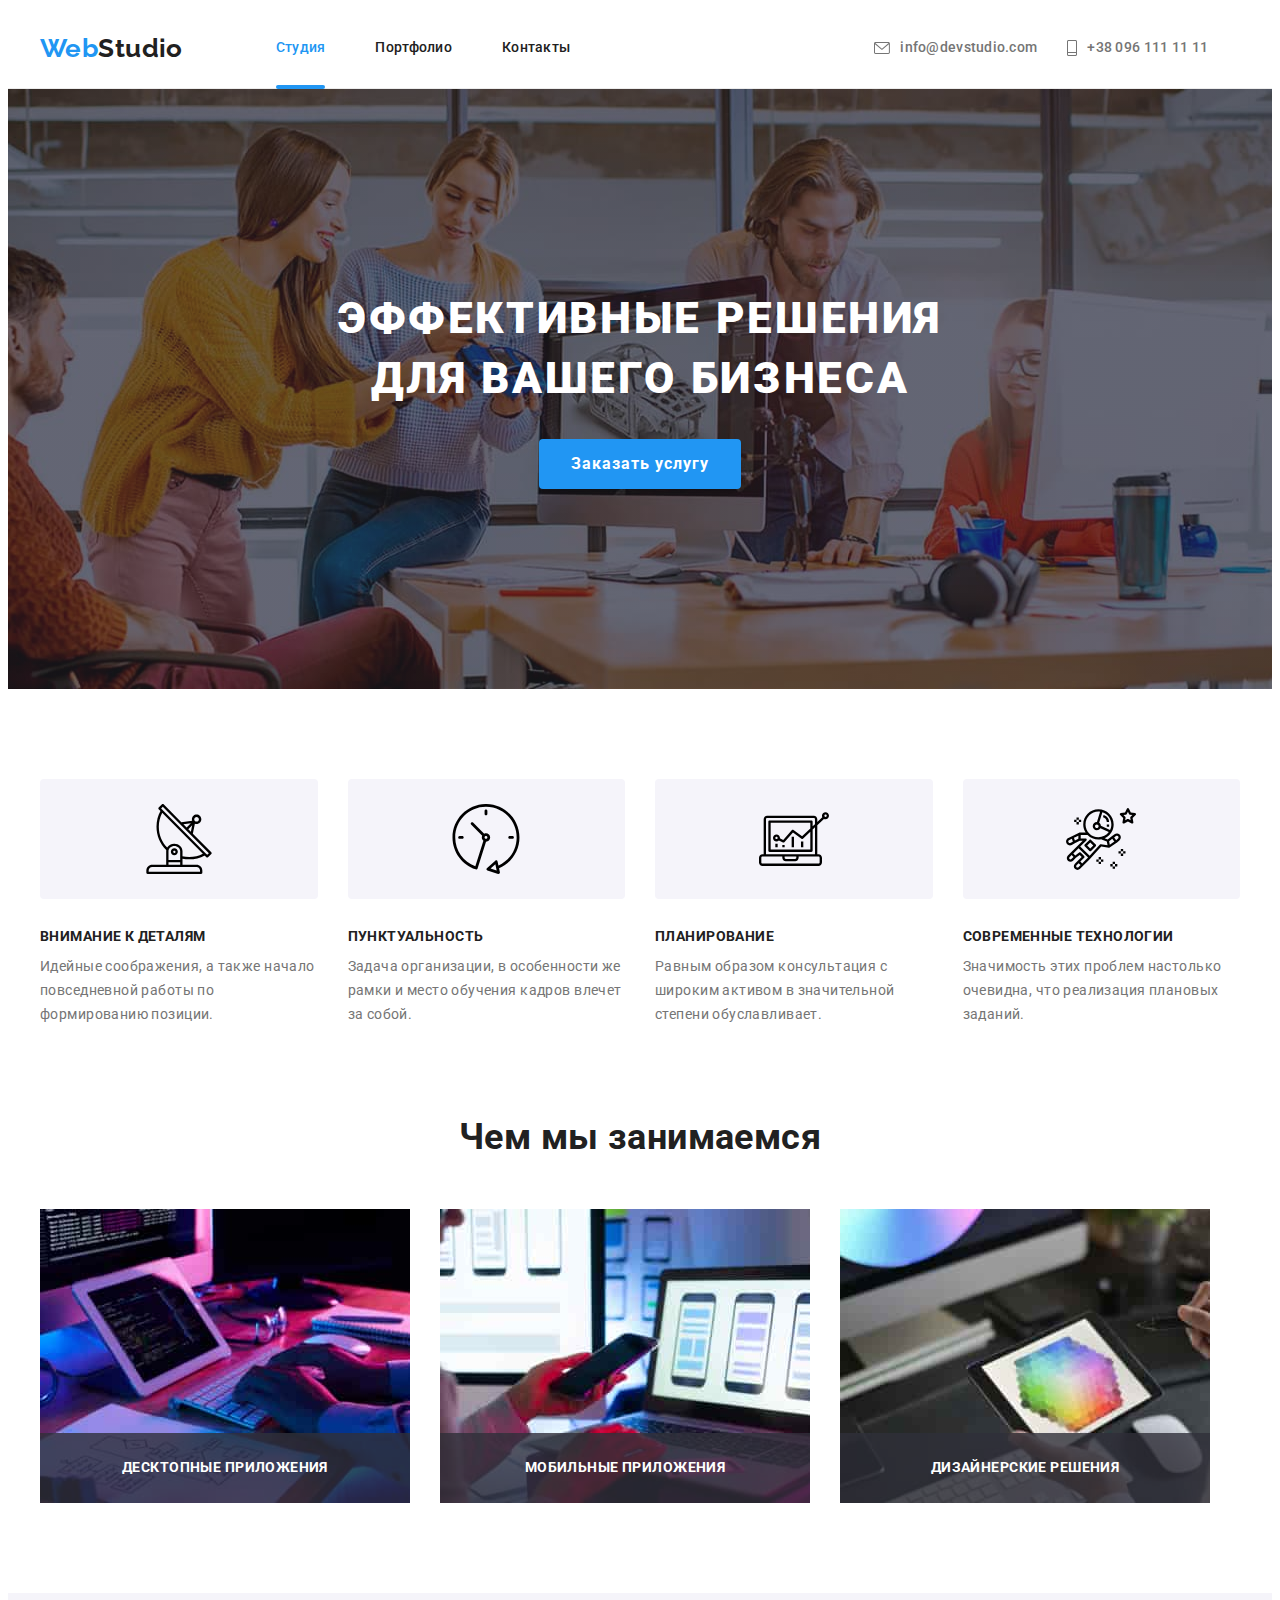
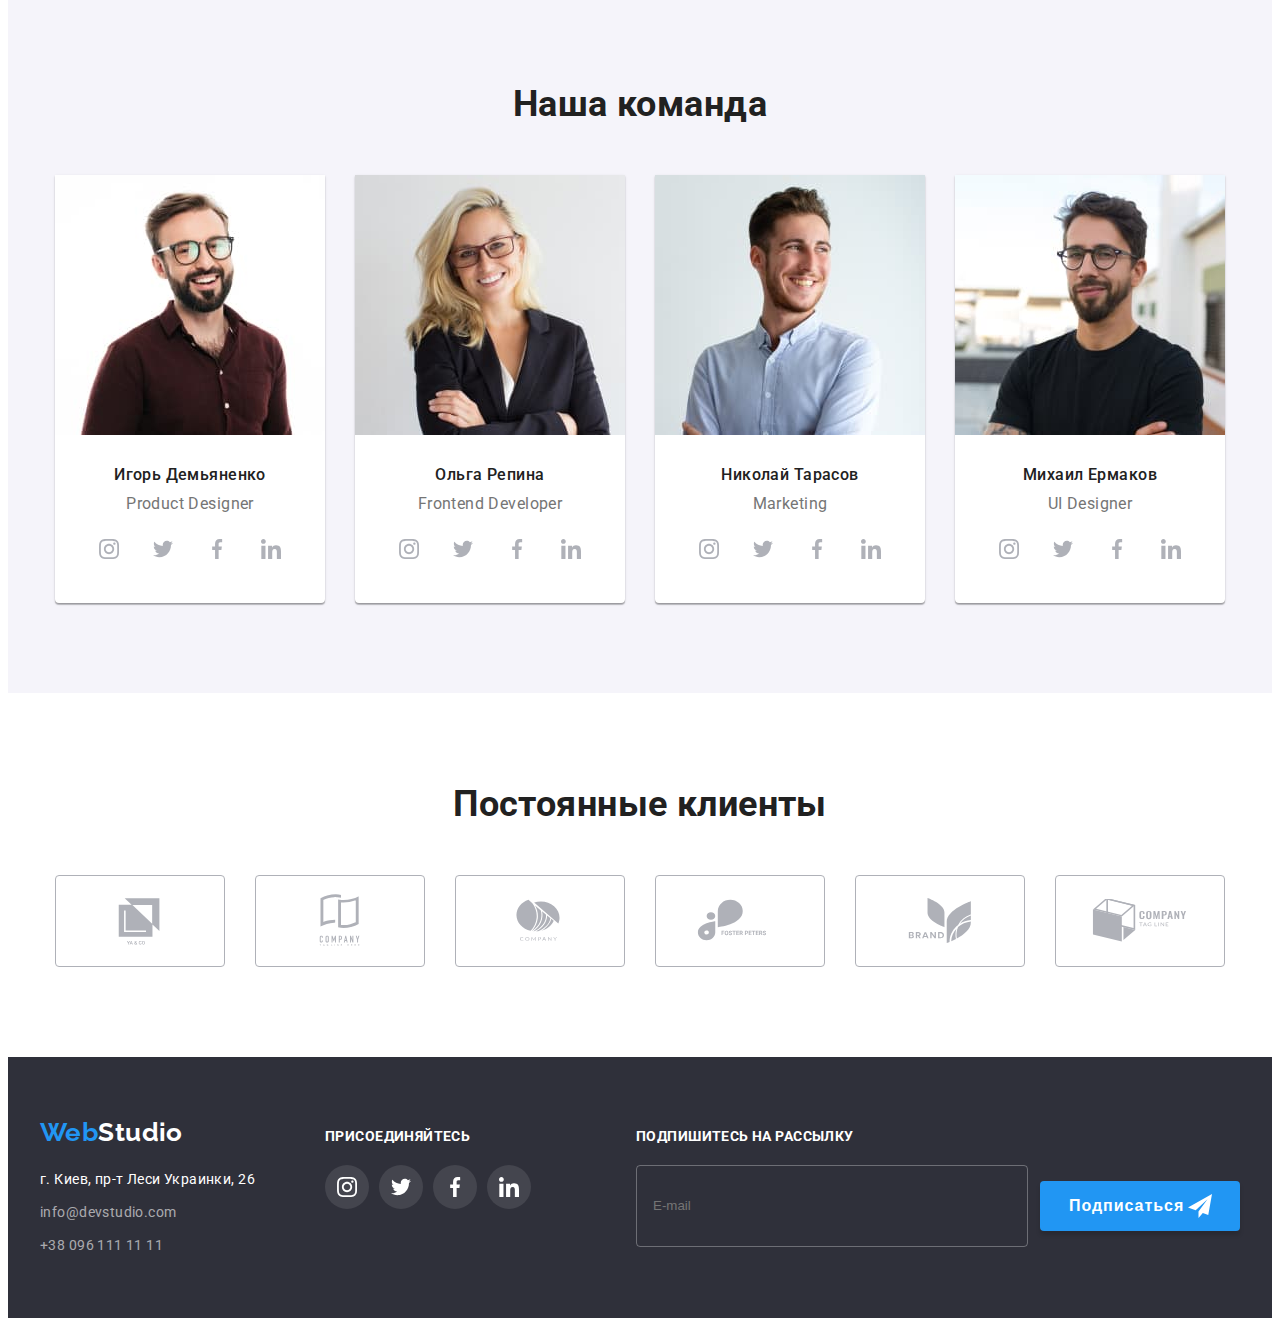
==== commit 73831dc9: "hw-08" ====
--- a/index.html
+++ b/index.html
@@ -511,7 +511,7 @@
           <a href="#" class="footer__logo-link">Web<span class="footer__logo-color">Studio</span></a>
           <address class="footer__address">
           <ul class="footer__contact">
-            <li class="footer__address-contact-address">
+            <li class="footer__address-contact">
               <a class="footer__address-link" href="#">г. Киев, пр-т Леси Украинки, 26</a>
             </li>
             <li class="footer__address-contact">
--- a/css/main.min.css
+++ b/css/main.min.css
@@ -1 +1 @@
-:root{--main-title-color: #fff;--primery-text-colot: #212121;--tiele-text-color: #757575;--accent-color: #2196F3;--accent-color-hover: #188CE8;--primery-button-colot: #fff;--logo-header-color: #212121;--logo-footer-color: #fff;--input-color-bacgraund: #fff;--border-header-color: #ECECEC;--form-modal-icon: #212121;--form-modal-lable-text: #2196f3;--form-modal-input-textarea: rgba(117, 117, 117, 0.5);--imput-color-placeholder: #bebebe}body{font-family:"Roboto",sans-serif;font-size:14px;letter-spacing:.03em;background-color:#fff;color:var(--primery-text-colot)}h1,h2,h3,h4,h5,h6,p,ul{margin:0}img{display:block;max-width:100%;height:auto}.section{padding-bottom:90px;padding-top:90px}@media screen and (max-width: 1199px){.section{padding-bottom:60px;padding-top:60px}}.container{margin-left:auto;margin-right:auto;padding-left:15px;padding-right:15px}@media screen and (min-width: 480px){.container{width:480px}}@media screen and (min-width: 768px){.container{width:768px}}@media screen and (min-width: 1200px){.container{width:1200px}}@media screen and (max-width: 479px){.mobile-container{padding:34px 30px}}@media screen and (max-width: 767px){.mobile-container{display:none;position:absolute;top:0;left:0;width:100%;background-color:#fff;text-align:center;padding:48px 40px;z-index:900}}@media screen and (min-width: 768px){.mobile-container{display:-webkit-box;display:-ms-flexbox;display:flex;gap:84px}}@media screen and (min-width: 1200px){.mobile-container{gap:304px}}.mobile-container.is-open{display:-webkit-box;display:-ms-flexbox;display:flex;-webkit-box-orient:vertical;-webkit-box-direction:normal;-ms-flex-direction:column;flex-direction:column;-ms-flex-line-pack:start;align-content:flex-start;-webkit-box-pack:justify;-ms-flex-pack:justify;justify-content:space-between;width:100vw;height:100vh}.advantage__title{width:1px;height:1px;margin:-1px;border:0;padding:0;white-space:nowrap;-webkit-clip-path:inset(100%);clip-path:inset(100%);clip:rect(0 0 0 0);overflow:hidden}.clients__list,.footer__join-social,.footer__contact,.team__list,.team__social,.work__list,.advantage__list,.header__site-nav,.header__contact-site,.header__social-list{padding:0;margin:0;list-style:none}.header__contact-link{display:-webkit-box;display:-ms-flexbox;display:flex;-webkit-box-align:center;-ms-flex-align:center;align-items:center}.clients__list,.team__list{display:-webkit-box;display:-ms-flexbox;display:flex;-ms-flex-wrap:wrap;flex-wrap:wrap}@media screen and (min-width: 767px){.header__main-nav{margin-left:88px;margin-bottom:0px}}@media screen and (min-width: 1200px){.header__main-nav{margin-left:93px;margin-bottom:0px}}.header{border-bottom:1px solid var(--border-header-color);position:relative}.header__contact-heder-nav{display:-webkit-box;display:-ms-flexbox;display:flex;-webkit-box-align:center;-ms-flex-align:center;align-items:center;min-height:60px}@media screen and (max-width: 767px){.header__contact-heder-nav{width:100%;-webkit-box-pack:justify;-ms-flex-pack:justify;justify-content:space-between}}.header__site-nav{display:-webkit-box;display:-ms-flexbox;display:flex;-webkit-box-orient:vertical;-webkit-box-direction:normal;-ms-flex-direction:column;flex-direction:column;-webkit-box-align:start;-ms-flex-align:start;align-items:flex-start;gap:32px}@media screen and (min-width: 768px){.header__site-nav{-webkit-box-orient:horizontal;-webkit-box-direction:normal;-ms-flex-direction:row;flex-direction:row;gap:50px}}.header__link{font-style:normal;font-weight:500;font-size:40px;line-height:1.17;letter-spacing:.02em;text-decoration:none;padding:16px 0px;-webkit-transition:color 250ms cubic-bezier(0.4, 0, 0.2, 1);transition:color 250ms cubic-bezier(0.4, 0, 0.2, 1);color:var(--title-text-color)}@media screen and (min-width: 768px){.header__link{display:block;position:relative;padding-top:32px;padding-bottom:32px;font-size:14px;line-height:1.14}.header__link--active{color:var(--accent-color)}.header__link--active::after{content:"";position:absolute;bottom:-1px;display:block;width:100%;height:4px;border-radius:2px;background-color:var(--accent-color)}}.header__link:hover,.header__link:focus,.header__link:active{color:var(--accent-color)}.header__social-list{display:-webkit-box;display:-ms-flexbox;display:flex}@media screen and (max-width: 377px){.header__social-list{-ms-flex-wrap:wrap;flex-wrap:wrap;row-gap:10px}}@media screen and (min-width: 768px){.header__social-list{display:none}}.header__social-item:not(:last-child){border-right:1px solid rgba(33,33,33,.2);margin-right:10px}.header__social-link{padding-right:10px;text-decoration:none;color:var(--accent-color)}.header__logo-link{font-family:"Raleway";font-weight:700;font-size:26px;line-height:1.19;text-decoration:none;color:var(--accent-color)}.header__logo-color{color:var(--logo-header-color)}.logo__text--white{color:var(--logo-footer-color)}.logo__footer{display:inline-block;margin-bottom:20px}.header__button{display:-webkit-inline-box;display:-ms-inline-flexbox;display:inline-flex;margin:0;padding:0;border:none;background-color:rgba(0,0,0,0);cursor:pointer;z-index:990}@media screen and (min-width: 768px){.header__button{display:none}}.header__button:hover .icon-menu-close,.header__button:hover .icon-menu-open{fill:var(--accent-color)}.header__button .icon-menu-close{display:none}.header__button.is-open .icon-menu-close{display:block}.header__button.is-open .icon-menu-open{display:none}.header__contact-site{display:-webkit-box;display:-ms-flexbox;display:flex;-webkit-box-orient:vertical;-webkit-box-direction:reverse;-ms-flex-direction:column-reverse;flex-direction:column-reverse}@media screen and (min-width: 768px){.header__contact-site{-webkit-box-orient:vertical;-webkit-box-direction:normal;-ms-flex-direction:column;flex-direction:column;-webkit-box-pack:center;-ms-flex-pack:center;justify-content:center}}@media screen and (min-width: 1200px){.header__contact-site{display:-webkit-box;display:-ms-flexbox;display:flex;-webkit-box-orient:horizontal;-webkit-box-direction:normal;-ms-flex-direction:row;flex-direction:row;gap:30px;-webkit-box-align:center;-ms-flex-align:center;align-items:center}}.header__contact-link{font-weight:500;font-size:24px;font-style:normal;line-height:1.17;letter-spacing:.02em;text-decoration:none;padding:16px 0px;-webkit-transition:color 250ms cubic-bezier(0.4, 0, 0.2, 1);transition:color 250ms cubic-bezier(0.4, 0, 0.2, 1);color:var(--tiele-text-color)}@media screen and (min-width: 768px){.header__contact-link{line-height:1.14;font-size:12px;padding:5px 0px}}@media screen and (min-width: 1200px){.header__contact-link{font-size:14px}}.header__contact-link:hover,.header__contact-link:focus,.header__contact-link:active{color:var(--accent-color)}.header__contact-link--size{font-size:34px}@media screen and (max-width: 377px){.header__contact-link--size{font-size:24px}}@media screen and (min-width: 768px){.header__contact-link--size{font-size:12px}}@media screen and (min-width: 1200px){.header__contact-link--size{font-size:14px}}.header__icon{display:none}@media screen and (min-width: 768px){.header__icon{display:block;fill:currentColor;margin-right:8px}}@media screen and (min-width: 1200px){.header__icon{margin-right:10px}}@media screen and (max-width: 1199px){.header__icon--size-mail{width:14x;height:10px}}@media screen and (min-width: 1200px){.header__icon--size-mail{width:16px;height:12px}}@media screen and (min-width: 1200px){.header__icon--size-phone{width:10px;height:14px}}@media screen and (min-width: 1200px){.header__icon--size-phone{width:10px;height:16px}}.hero{margin-left:auto;margin-right:auto;padding-top:118px;padding-bottom:118px;text-align:center;background-image:-webkit-gradient(linear, left top, right top, from(rgba(47, 48, 58, 0.4)), to(rgba(47, 48, 58, 0.4))),url("../images-svg/hero/hero-backgraund-480px@1x.jpg");background-image:linear-gradient(to right, rgba(47, 48, 58, 0.4), rgba(47, 48, 58, 0.4)),url("../images-svg/hero/hero-backgraund-480px@1x.jpg");background-repeat:no-repeat;background-size:cover;background-position:center;background-color:#2f303a}@media screen and (min-device-pixel-ratio: 2),screen and (-webkit-min-device-pixel-ratio: 2),screen and (min-resolution: 192dpi),screen and (min-resolution: 2dppx){.hero{background-image:-webkit-gradient(linear, left top, right top, from(rgba(47, 48, 58, 0.4)), to(rgba(47, 48, 58, 0.4))),url("../images-svg/hero/hero-backgraund-480px@2x.jpg");background-image:linear-gradient(to right, rgba(47, 48, 58, 0.4), rgba(47, 48, 58, 0.4)),url("../images-svg/hero/hero-backgraund-480px@2x.jpg")}}@media screen and (min-width: 576px){.hero{background-image:-webkit-gradient(linear, left top, right top, from(rgba(47, 48, 58, 0.4)), to(rgba(47, 48, 58, 0.4))),url("../images-svg/hero/hero-backgraund-768px@1x.jpg");background-image:linear-gradient(to right, rgba(47, 48, 58, 0.4), rgba(47, 48, 58, 0.4)),url("../images-svg/hero/hero-backgraund-768px@1x.jpg")}}@media screen and (min-width: 576px)and (min-device-pixel-ratio: 2),screen and (min-width: 576px)and (-webkit-min-device-pixel-ratio: 2),screen and (min-width: 576px)and (min-resolution: 192dpi),screen and (min-width: 576px)and (min-resolution: 2dppx){.hero{background-image:-webkit-gradient(linear, left top, right top, from(rgba(47, 48, 58, 0.4)), to(rgba(47, 48, 58, 0.4))),url("../images-svg/hero/hero-backgraund-768px@2x.jpg");background-image:linear-gradient(to right, rgba(47, 48, 58, 0.4), rgba(47, 48, 58, 0.4)),url("../images-svg/hero/hero-backgraund-768px@2x.jpg")}}@media screen and (min-width: 1200px){.hero{padding-top:200px;padding-bottom:200px;max-width:1600px;background-image:-webkit-gradient(linear, left top, right top, from(rgba(47, 48, 58, 0.4)), to(rgba(47, 48, 58, 0.4))),url("../images-svg/hero/hero-backgraund-1600px@1x.jpg");background-image:linear-gradient(to right, rgba(47, 48, 58, 0.4), rgba(47, 48, 58, 0.4)),url("../images-svg/hero/hero-backgraund-1600px@1x.jpg")}}@media screen and (min-width: 1200px)and (min-device-pixel-ratio: 2),screen and (min-width: 1200px)and (-webkit-min-device-pixel-ratio: 2),screen and (min-width: 1200px)and (min-resolution: 192dpi),screen and (min-width: 1200px)and (min-resolution: 2dppx){.hero{background-image:-webkit-gradient(linear, left top, right top, from(rgba(47, 48, 58, 0.4)), to(rgba(47, 48, 58, 0.4))),url("../images-svg/hero/hero-backgraund-1600px@2x.jpg");background-image:linear-gradient(to right, rgba(47, 48, 58, 0.4), rgba(47, 48, 58, 0.4)),url("../images-svg/hero/hero-backgraund-1600px@2x.jpg")}}.hero__title{margin-bottom:30px;color:#fff;font-weight:900;font-size:26px;line-height:1.62;letter-spacing:.06em;text-transform:uppercase}@media screen and (min-width: 768px){.hero__title{max-width:360px;margin-left:auto;margin-right:auto}}@media screen and (min-width: 1200px){.hero__title{max-width:696px;font-size:44px;line-height:1.36}}.hero-button{padding:10px 32px;font-family:inherit;font-weight:700;font-size:16px;line-height:1.88;text-align:center;letter-spacing:.06em;cursor:pointer;color:#fff;background:var(--accent-color);-webkit-box-shadow:0px 4px 4px rgba(0,0,0,.15);box-shadow:0px 4px 4px rgba(0,0,0,.15);border-radius:4px;border:none;-webkit-transition:background-color 250ms cubic-bezier(0.4, 0, 0.2, 1);transition:background-color 250ms cubic-bezier(0.4, 0, 0.2, 1)}.hero-button:hover,.hero-button:focus,.hero-button:active{background-color:var(--accent-color-hover)}.modal{cursor:pointer;position:absolute;top:50%;left:50%;padding:40px;overflow-y:auto;-webkit-transform:translate(-50%, -50%) scale(1);transform:translate(-50%, -50%) scale(1);background-color:#fff;-webkit-box-shadow:0px 1px 3px rgba(0,0,0,.12),0px 1px 1px rgba(0,0,0,.14),0px 2px 1px rgba(0,0,0,.2);box-shadow:0px 1px 3px rgba(0,0,0,.12),0px 1px 1px rgba(0,0,0,.14),0px 2px 1px rgba(0,0,0,.2);border-radius:4px;-webkit-transition-duration:250ms;transition-duration:250ms;-webkit-transition-timing-function:cubic-bezier(0.4, 0, 0.2, 1);transition-timing-function:cubic-bezier(0.4, 0, 0.2, 1)}@media screen and (max-width: 479px){.modal{padding:15px;width:calc(100% - 20px)}}@media screen and (min-width: 480px)and (max-width: 1199px){.modal{width:450px}}.modal__button-close{cursor:pointer;position:absolute;top:8px;right:8px;width:30px;height:30px;border-radius:50%;background:#fff;border:1px solid rgba(0,0,0,.1);-webkit-transition:color 250ms cubic-bezier(0.4, 0, 0.2, 1);transition:color 250ms cubic-bezier(0.4, 0, 0.2, 1)}.modal__icon-close:focus,.modal__icon-close:hover{fill:#2196f3}.modal__icon-close{position:absolute;top:8px;right:8px;width:11px;height:11px;fill:#212121;-webkit-transition-duration:250ms;transition-duration:250ms;-webkit-transition-timing-function:cubic-bezier(0.4, 0, 0.2, 1);transition-timing-function:cubic-bezier(0.4, 0, 0.2, 1)}.form__modal-title{font-family:"Roboto";font-style:normal;font-weight:700;font-size:20px;line-height:1.15;text-align:center;letter-spacing:.03em;color:var(--primery-text-colot);margin-bottom:30px}.form{display:-webkit-box;display:-ms-flexbox;display:flex;-webkit-box-orient:vertical;-webkit-box-direction:normal;-ms-flex-direction:column;flex-direction:column;-webkit-box-align:center;-ms-flex-align:center;align-items:center}.form__modal{margin-bottom:10px;width:100%}.form__modal-lable{text-align:left;display:block;font-family:"Roboto";font-style:normal;font-weight:400;font-size:12px;line-height:1.16;letter-spacing:.03em;color:var(--tiele-text-color);margin-bottom:4px}.form__modal-lable-text{padding-left:.3rem;font-size:12px;line-height:1.17;text-decoration:underline;-webkit-text-decoration-skip-ink:none;text-decoration-skip-ink:none;color:var(--form-modal-lable-text)}@media screen and (min-width: 1200px){.form__modal-lable-text{font-size:14px;line-height:1.17}}.form__modal-input::-webkit-input-placeholder{color:var(--imput-color-placeholder)}.form__modal-input::-moz-placeholder{color:var(--imput-color-placeholder)}.form__modal-input:-ms-input-placeholder{color:var(--imput-color-placeholder)}.form__modal-input::-ms-input-placeholder{color:var(--imput-color-placeholder)}.form__modal-input::placeholder{color:var(--imput-color-placeholder)}.form__modal-input{width:100%;height:40px;padding:12px 42px;background:var(--input-color-bacgraund);border:1px solid rgba(33,33,33,.2);border-radius:4px;-webkit-transition-duration:250ms;transition-duration:250ms;-webkit-transition-timing-function:cubic-bezier(0.4, 0, 0.2, 1);transition-timing-function:cubic-bezier(0.4, 0, 0.2, 1);outline:none}.form__modal-input-textarea{padding:12px 16px;height:120px;font-size:14px;line-height:1.14;letter-spacing:.01em;resize:none}.form__modal-input:focus{border:1px solid #2196f3;border-radius:4px}.form__modal-input:focus+.form__modal-icon{fill:#2196f3}.form__modal-inner{position:relative}.form__modal-icon{position:absolute;left:15px;top:50%;-webkit-transform:translateY(-50%);transform:translateY(-50%);width:18px;height:18px;color:var(--form-modal-icon);-webkit-transition-duration:250ms;transition-duration:250ms;-webkit-transition-timing-function:cubic-bezier(0.4, 0, 0.2, 1);transition-timing-function:cubic-bezier(0.4, 0, 0.2, 1)}.form__modal-button{cursor:pointer;color:#fff;background-color:#2196f3;font-style:normal;font-weight:700;font-size:16px;line-height:1.8;letter-spacing:.06em;width:200px;height:50px;border:none;-webkit-box-shadow:0px 4px 4px rgba(0,0,0,.15);box-shadow:0px 4px 4px rgba(0,0,0,.15);border-radius:4px;-webkit-transition-duration:250ms;transition-duration:250ms;-webkit-transition-timing-function:cubic-bezier(0.4, 0, 0.2, 1);transition-timing-function:cubic-bezier(0.4, 0, 0.2, 1)}.backdrop{position:fixed;top:0;left:0;width:100%;height:100%;display:-webkit-box;display:-ms-flexbox;display:flex;-webkit-box-pack:center;-ms-flex-pack:center;justify-content:center;-webkit-box-align:center;-ms-flex-align:center;align-items:center;opacity:1;z-index:1;-webkit-transition-duration:250ms;transition-duration:250ms;-webkit-transition-timing-function:cubic-bezier(0.4, 0, 0.2, 1);transition-timing-function:cubic-bezier(0.4, 0, 0.2, 1)}.backdrop.is-hidden{opacity:0;pointer-events:none;visibility:hidden}.backdrop.is-hidden .modal{-webkit-transform:translate(-50%, -50%) scale(2);transform:translate(-50%, -50%) scale(2)}.button:hover,.button:focus{color:var(--primery-button-colot);background-color:#188ce8;-webkit-box-shadow:0px 3px 1px rgba(0,0,0,.1),0px 1px 2px rgba(0,0,0,.08),0px 2px 2px rgba(0,0,0,.12);box-shadow:0px 3px 1px rgba(0,0,0,.1),0px 1px 2px rgba(0,0,0,.08),0px 2px 2px rgba(0,0,0,.12);border-radius:4px}@media screen and (min-width: 768px){.advantage__list{display:-webkit-box;display:-ms-flexbox;display:flex;-ms-flex-wrap:wrap;flex-wrap:wrap;margin:-15px}}@media screen and (min-width: 768px){.features{width:calc((100% - 60px)/2);margin:15px}}@media screen and (min-width: 1200px){.features{width:calc((100% - 120px)/4);margin:15px}}@media screen and (max-width: 767px){.features:not(:last-child){margin-bottom:30px}}.features__title{margin-bottom:10px;font-weight:700;font-size:14px;line-height:1.14;text-transform:uppercase}@media screen and (max-width: 767px){.features__title{text-align:center}}.features__text{font-size:14px;line-height:1.71;color:var(--primary-text-color)}.features__item{display:-webkit-box;display:-ms-flexbox;display:flex;-webkit-box-pack:center;-ms-flex-pack:center;justify-content:center;-webkit-box-align:center;-ms-flex-align:center;align-items:center;max-width:100%;height:120px;margin-bottom:30px;background:#f5f4fa;border-radius:4px}.work{padding-top:0}.work__list{display:-webkit-box;display:-ms-flexbox;display:flex}.work__images{position:relative;margin-right:30px}.work__images:nth-child(3n){margin-right:0}.work__text{position:absolute;bottom:0;display:-webkit-box;display:-ms-flexbox;display:flex;height:70px;width:100%;-webkit-box-pack:center;-ms-flex-pack:center;justify-content:center;-webkit-box-align:center;-ms-flex-align:center;align-items:center;font-weight:700;font-size:14px;line-height:1.14;text-align:center;letter-spacing:.03em;text-transform:uppercase;color:#fff;background:rgba(47,48,58,.8)}@media screen and (max-width: 1199px){.work{display:none}}.team{background:#f5f4fa}.team__list{-webkit-box-pack:center;-ms-flex-pack:center;justify-content:center;gap:30px}.team__list .team__border{width:450px;background:#fff;-webkit-box-shadow:0px 1px 3px rgba(0,0,0,.12),0px 1px 1px rgba(0,0,0,.14),0px 2px 1px rgba(0,0,0,.2);box-shadow:0px 1px 3px rgba(0,0,0,.12),0px 1px 1px rgba(0,0,0,.14),0px 2px 1px rgba(0,0,0,.2);border-radius:0px 0px 4px 4px}@media screen and (min-width: 768px){.team__list .team__border{width:354px}}@media screen and (min-width: 1200px){.team__list .team__border{width:270px}}.team__list .team__title{font-weight:500;margin-top:30px;margin-bottom:10px;font-size:16px;line-height:1.19;text-align:center}.team__list .team__text{margin-bottom:16px;font-size:16px;line-height:1.19;text-align:center}.team__social{display:-webkit-box;display:-ms-flexbox;display:flex;-webkit-box-pack:center;-ms-flex-pack:center;justify-content:center;margin-bottom:30px}.social__link{display:-webkit-box;display:-ms-flexbox;display:flex;-webkit-box-pack:center;-ms-flex-pack:center;justify-content:center;-webkit-box-align:center;-ms-flex-align:center;align-items:center;width:44px;height:44px;border-radius:50%;background-color:rgba(0,0,0,0);-webkit-transition:background-color 250ms cubic-bezier(0.4, 0, 0.2, 1),-webkit-filter 250ms cubic-bezier(0.4, 0, 0.2, 1);transition:background-color 250ms cubic-bezier(0.4, 0, 0.2, 1),-webkit-filter 250ms cubic-bezier(0.4, 0, 0.2, 1);transition:background-color 250ms cubic-bezier(0.4, 0, 0.2, 1),filter 250ms cubic-bezier(0.4, 0, 0.2, 1);transition:background-color 250ms cubic-bezier(0.4, 0, 0.2, 1),filter 250ms cubic-bezier(0.4, 0, 0.2, 1),-webkit-filter 250ms cubic-bezier(0.4, 0, 0.2, 1)}.social__link:hover,.social__link:focus,.social__link:active{background:var(--accent-color);-webkit-filter:drop-shadow(0px 4px 4px rgba(0, 0, 0, 0.25));filter:drop-shadow(0px 4px 4px rgba(0, 0, 0, 0.25))}.social__link:hover .social__icon,.social__link:focus .social__icon,.social__link:active .social__icon{fill:#fff}.social__icon{fill:#afb1b8;-webkit-transition:fill 250ms cubic-bezier(0.4, 0, 0.2, 1);transition:fill 250ms cubic-bezier(0.4, 0, 0.2, 1)}.team__social .social+.social{margin-left:10px}.footer__logo-link{font-family:"Raleway";font-weight:700;font-size:26px;line-height:1.19;text-decoration:none;color:var(--accent-color)}.footer__logo-color{color:var(--logo-footer-color)}.footer{padding-top:60px;padding-bottom:60px;background-color:#2f303a}@media screen and (max-width: 1199px){.footer__item{display:-webkit-box;display:-ms-flexbox;display:flex;-ms-flex-wrap:wrap;flex-wrap:wrap;-webkit-box-pack:center;-ms-flex-pack:center;justify-content:center;-webkit-box-align:baseline;-ms-flex-align:baseline;align-items:baseline;-webkit-column-gap:165px;-moz-column-gap:165px;column-gap:165px}}@media screen and (min-width: 1200px){.footer__item{display:-webkit-box;display:-ms-flexbox;display:flex;-ms-flex-wrap:nowrap;flex-wrap:nowrap;-webkit-box-align:baseline;-ms-flex-align:baseline;align-items:baseline}}.ffooter__address-contact{margin-bottom:9px}.ffooter__address-contact:last-child{margin-bottom:0}.footer__contact{display:inline-block}.footer__address-link{margin-bottom:9px;text-decoration:none;font-style:normal;font-size:14px;line-height:1.71;color:#fff}.footer__contact-link{display:inline-block;font-style:normal;font-size:14px;line-height:1.71;text-decoration:none;color:rgba(255,255,255,.6);-webkit-transition:color 250ms cubic-bezier(0.4, 0, 0.2, 1);transition:color 250ms cubic-bezier(0.4, 0, 0.2, 1)}.footer__contact-link:hover,.footer__contact-link:focus,.footer__contact-link:active{color:var(--accent-color)}.footer__join-text{font-weight:700;font-size:14px;line-height:1.14;letter-spacing:.03em;text-transform:uppercase;color:#fff;margin-bottom:20px}.footer__container-address{text-align:center}@media screen and (min-width: 1200px){.footer__container-address{text-align:left;margin-right:70px}}@media screen and (max-width: 1199px){.footer__container-address{margin-bottom:60px}}.footer__join{display:-webkit-box;display:-ms-flexbox;display:flex;-webkit-box-orient:vertical;-webkit-box-direction:normal;-ms-flex-direction:column;flex-direction:column;-webkit-box-align:center;-ms-flex-align:center;align-items:center;margin-bottom:60px}@media screen and (min-width: 768px){.footer__join{margin-bottom:0}}@media screen and (min-width: 1200px){.footer__join{-webkit-box-align:start;-ms-flex-align:start;align-items:flex-start}}.footer__join-social{display:-webkit-box;display:-ms-flexbox;display:flex}.footer__join-social .footer__social+.footer__social{margin-left:10px}.footer__social-item{display:-webkit-box;display:-ms-flexbox;display:flex;-webkit-box-pack:center;-ms-flex-pack:center;justify-content:center;-webkit-box-align:center;-ms-flex-align:center;align-items:center;width:44px;height:44px}.footer__link{display:inline-block;width:44px;height:44px;border-radius:50%;background-color:rgba(255,255,255,.1);-webkit-transition:background-color 250ms cubic-bezier(0.4, 0, 0.2, 1);transition:background-color 250ms cubic-bezier(0.4, 0, 0.2, 1)}.footer__link:hover,.footer__link:focus,.footer__link:active{background-color:var(--accent-color)}.footer__social-icon{display:block;margin:auto;height:100%;fill:#fff}.servisces__title{display:none}.servisces__button{-webkit-box-pack:center;-ms-flex-pack:center;justify-content:center;display:-webkit-box;display:-ms-flexbox;display:flex;margin-bottom:50px}.servisces__text-button{margin-right:8px}.services .servisces__pointer:hover,.services .servisces__pointer:focus{color:var(--primery-button-colot);background-color:#2196f3;-webkit-box-shadow:0px 3px 1px rgba(0,0,0,.1),0px 1px 2px rgba(0,0,0,.08),0px 2px 2px rgba(0,0,0,.12);box-shadow:0px 3px 1px rgba(0,0,0,.1),0px 1px 2px rgba(0,0,0,.08),0px 2px 2px rgba(0,0,0,.12);border-radius:4px}.servisces__pointer{cursor:pointer;color:var(--primery-text-colot);background-color:#f5f4fa;padding-top:6px;padding-right:22px;padding-bottom:6px;padding-left:22px;font-weight:500;font-size:16px;line-height:1.62;letter-spacing:.03em;border-radius:4px;border:none;-webkit-transition-duration:250ms;transition-duration:250ms;-webkit-transition-timing-function:cubic-bezier(0.4, 0, 0.2, 1);transition-timing-function:cubic-bezier(0.4, 0, 0.2, 1)}.service .title{font-weight:700;font-size:18px;line-height:3;letter-spacing:.06em}.portfolio-project{display:-webkit-box;display:-ms-flexbox;display:flex;-ms-flex-wrap:wrap;flex-wrap:wrap;gap:30px}.portfolio-project-img{display:block}.portfolio-project__inner{padding-top:20px;padding-right:24px;padding-bottom:20px;padding-left:24px;border-top:20px;border-right:24px;border-bottom:20px;border-left:24px;border:1px solid #eee}.portfolio-project__title{font-style:normal;font-weight:700;font-size:18px;line-height:2;letter-spacing:.06em;margin-bottom:4px;color:var(--primery-text-colot)}.services .portfolio-project__text{color:var(--tiele-text-color);font-weight:400;font-size:16px;line-height:1.87;letter-spacing:.03em}.portfolio__project-item{display:block;text-decoration:none}.portfolio__project-list .portfolio__project-item:hover,.portfolio__project-list .portfolio__project-item:focus{-webkit-box-shadow:0px 1px 1px rgba(0,0,0,.12),0px 4px 4px rgba(0,0,0,.06),1px 4px 6px rgba(0,0,0,.16);box-shadow:0px 1px 1px rgba(0,0,0,.12),0px 4px 4px rgba(0,0,0,.06),1px 4px 6px rgba(0,0,0,.16);-webkit-transition-duration:250ms;transition-duration:250ms;-webkit-transition-timing-function:cubic-bezier(0.4, 0, 0.2, 1);transition-timing-function:cubic-bezier(0.4, 0, 0.2, 1)}.portfolio__project-overlay{position:relative;overflow:hidden}.portfolio__project-overlay:hover .portfolio__project-overlay-text{-webkit-transform:translateY(0);transform:translateY(0)}.portfolio__project-overlay-text{position:absolute;bottom:0;padding:63px 24px;width:100%;height:100%;font-size:18px;line-height:1.56;color:#fff;background-color:rgba(33,150,243,.9);-webkit-transform:translateY(101%);transform:translateY(101%);-webkit-transition:-webkit-transform 250ms cubic-bezier(0.4, 0, 0.2, 1);transition:-webkit-transform 250ms cubic-bezier(0.4, 0, 0.2, 1);transition:transform 250ms cubic-bezier(0.4, 0, 0.2, 1);transition:transform 250ms cubic-bezier(0.4, 0, 0.2, 1), -webkit-transform 250ms cubic-bezier(0.4, 0, 0.2, 1)}.clients__list{-webkit-box-pack:center;-ms-flex-pack:center;justify-content:center;margin:-15px}.clients__items{display:block;-webkit-box-sizing:border-box;box-sizing:border-box;width:170px;height:92px;margin:15px;border:1px solid #afb1b8;border-radius:4px;-webkit-transition:border 250ms cubic-bezier(0.4, 0, 0.2, 1),border-radius 250ms cubic-bezier(0.4, 0, 0.2, 1);transition:border 250ms cubic-bezier(0.4, 0, 0.2, 1),border-radius 250ms cubic-bezier(0.4, 0, 0.2, 1)}@media screen and (min-width: 320px){.clients__items{width:226px}}@media screen and (min-width: 480px){.clients__items{width:210px}}@media screen and (min-width: 768px){.clients__items{width:226px}}@media screen and (min-width: 1200px){.clients__items{width:170px}}.clients__items:hover,.clients__items:focus,.clients__items:active{border:1px solid var(--accent-color);border-radius:4px}.clients__icon{fill:#afb1b8;-webkit-transition:fill 250ms cubic-bezier(0.4, 0, 0.2, 1);transition:fill 250ms cubic-bezier(0.4, 0, 0.2, 1)}.clients__link{display:-webkit-box;display:-ms-flexbox;display:flex;-webkit-box-pack:center;-ms-flex-pack:center;justify-content:center;-webkit-box-align:center;-ms-flex-align:center;align-items:center;width:100%;height:100%}.clients__link:hover .clients__icon,.clients__link:focus .clients__icon,.clients__link:active .clients__icon{fill:var(--accent-color)}.checkbox{margin-bottom:30px;display:-webkit-box;display:-ms-flexbox;display:flex;-ms-flex-wrap:wrap;flex-wrap:wrap}.checkbox__lable{display:-webkit-box;display:-ms-flexbox;display:flex;font-weight:400;font-size:12px;letter-spacing:.03em;color:var(--tiele-text-color);-ms-flex-negative:0;flex-shrink:0;margin-top:0px;padding-left:24px;display:inline-block;position:relative}@media screen and (min-width: 1200px){.checkbox__lable{font-size:14px;line-height:1.71}}.checkbox__input{-webkit-appearance:none;-moz-appearance:none;appearance:none}.checkbox__icon{position:absolute;left:0;top:50%;-webkit-transform:translateY(-50%);transform:translateY(-50%)}.checkbox__icon-check{position:absolute;fill:#fff;background:#2196f3;border:.2px solid #2196f3;border-radius:2px;opacity:0;-webkit-transition:opacity 250ms cubic-bezier(0.4, 0, 0.2, 1);transition:opacity 250ms cubic-bezier(0.4, 0, 0.2, 1)}.checkbox__input:checked~.checkbox__icon-check{opacity:1}@media screen and (max-width: 1199px){.subscribe{text-align:center}}@media screen and (min-width: 1200px){.subscribe{margin-left:auto}}.subscribe__title{margin-bottom:20px;font-weight:700;font-size:14px;line-height:1.14;letter-spacing:.03em;text-transform:uppercase;color:#fff}.subscribe__footer{display:-webkit-box;display:-ms-flexbox;display:flex}@media screen and (max-width: 1199px){.subscribe__footer{-webkit-box-orient:vertical;-webkit-box-direction:normal;-ms-flex-direction:column;flex-direction:column;-webkit-box-align:center;-ms-flex-align:center;align-items:center}}@media screen and (min-width: 1200px){.subscribe__footer{-webkit-box-align:center;-ms-flex-align:center;align-items:center}}.subscribe__footer__input{min-height:50px;padding:15px 16px;margin-bottom:20px;border:1px solid rgba(255,255,255,.3);background-color:rgba(0,0,0,0);border-radius:4px;color:#fff;-webkit-transition:border 250ms cubic-bezier(0.4, 0, 0.2, 1);transition:border 250ms cubic-bezier(0.4, 0, 0.2, 1)}@media screen and (max-width: 479px){.subscribe__footer__input{width:220px;color:#fff}}@media screen and (min-width: 480px){.subscribe__footer__input{width:450px;color:#fff}}@media screen and (min-width: 1200px){.subscribe__footer__input{margin-bottom:0;width:358px;margin-right:12px;color:#fff}}.button-footer{display:-webkit-box;display:-ms-flexbox;display:flex;-webkit-box-align:center;-ms-flex-align:center;align-items:center;letter-spacing:.06em;width:200px;height:50px;padding:10px 28px 10px 29px;font-style:normal;font-weight:700;font-size:16px;line-height:1.88;background-color:var(--accent-color);color:#fff;-webkit-box-shadow:0px 4px 4px rgba(0,0,0,.15);box-shadow:0px 4px 4px rgba(0,0,0,.15);border-radius:4px;border:none;cursor:pointer;-webkit-transition:background-color 250ms cubic-bezier(0.4, 0, 0.2, 1);transition:background-color 250ms cubic-bezier(0.4, 0, 0.2, 1)}.button-footer:hover,.button-footer:focus{background-color:#188ce8}.button-footer__icon{margin-left:auto}.work__title,.section__title,.clients__title{margin-bottom:50px;font-weight:700;font-size:36px;line-height:1.17;text-align:center}/*# sourceMappingURL=main.min.css.map */+:root{--main-title-color: #fff;--primery-text-colot: #212121;--tiele-text-color: #757575;--accent-color: #2196F3;--accent-color-hover: #188CE8;--primery-button-colot: #fff;--logo-header-color: #212121;--logo-footer-color: #fff;--input-color-bacgraund: #fff;--border-header-color: #ECECEC;--form-modal-icon: #212121;--form-modal-lable-text: #2196f3;--form-modal-input-textarea: rgba(117, 117, 117, 0.5);--imput-color-placeholder: #bebebe}body{font-family:"Roboto",sans-serif;font-size:14px;letter-spacing:.03em;background-color:#fff;color:var(--primery-text-colot)}h1,h2,h3,h4,h5,h6,p,ul{margin:0}img{display:block;max-width:100%;height:auto}.section{padding-bottom:90px;padding-top:90px}@media screen and (max-width: 1199px){.section{padding-bottom:60px;padding-top:60px}}.container{margin-left:auto;margin-right:auto;padding-left:15px;padding-right:15px}@media screen and (min-width: 480px){.container{width:480px}}@media screen and (min-width: 768px){.container{width:768px}}@media screen and (min-width: 1200px){.container{width:1200px}}@media screen and (max-width: 479px){.mobile-container{padding:34px 30px}}@media screen and (max-width: 767px){.mobile-container{display:none;position:absolute;top:0;left:0;width:100%;background-color:#fff;text-align:center;padding:48px 40px;z-index:900}}@media screen and (min-width: 768px){.mobile-container{display:-webkit-box;display:-ms-flexbox;display:flex;gap:84px}}@media screen and (min-width: 1200px){.mobile-container{gap:304px}}.mobile-container.is-open{display:-webkit-box;display:-ms-flexbox;display:flex;-webkit-box-orient:vertical;-webkit-box-direction:normal;-ms-flex-direction:column;flex-direction:column;-ms-flex-line-pack:start;align-content:flex-start;-webkit-box-pack:justify;-ms-flex-pack:justify;justify-content:space-between;width:100vw;height:100vh}.advantage__title{width:1px;height:1px;margin:-1px;border:0;padding:0;white-space:nowrap;-webkit-clip-path:inset(100%);clip-path:inset(100%);clip:rect(0 0 0 0);overflow:hidden}.clients__list,.servisces__text-button,.portfolio-project,.footer__join-social,.footer__contact,.team__list,.team__social,.work__list,.advantage__list,.header__site-nav,.header__contact-site,.header__social-list{padding:0;margin:0;list-style:none}.header__contact-link{display:-webkit-box;display:-ms-flexbox;display:flex;-webkit-box-align:center;-ms-flex-align:center;align-items:center}.clients__list,.portfolio-project,.team__list{display:-webkit-box;display:-ms-flexbox;display:flex;-ms-flex-wrap:wrap;flex-wrap:wrap}@media screen and (min-width: 767px){.header__main-nav{margin-left:88px;margin-bottom:0px}}@media screen and (min-width: 1200px){.header__main-nav{margin-left:93px;margin-bottom:0px}}.header{border-bottom:1px solid var(--border-header-color);position:relative}.header__contact-heder-nav{display:-webkit-box;display:-ms-flexbox;display:flex;-webkit-box-align:center;-ms-flex-align:center;align-items:center;min-height:60px}@media screen and (max-width: 767px){.header__contact-heder-nav{width:100%;-webkit-box-pack:justify;-ms-flex-pack:justify;justify-content:space-between}}.header__site-nav{display:-webkit-box;display:-ms-flexbox;display:flex;-webkit-box-orient:vertical;-webkit-box-direction:normal;-ms-flex-direction:column;flex-direction:column;-webkit-box-align:start;-ms-flex-align:start;align-items:flex-start;gap:32px}@media screen and (min-width: 768px){.header__site-nav{-webkit-box-orient:horizontal;-webkit-box-direction:normal;-ms-flex-direction:row;flex-direction:row;gap:50px}}.header__link{font-style:normal;font-weight:500;font-size:40px;line-height:1.17;letter-spacing:.02em;text-decoration:none;padding:16px 0px;-webkit-transition:color 250ms cubic-bezier(0.4, 0, 0.2, 1);transition:color 250ms cubic-bezier(0.4, 0, 0.2, 1);color:var(--title-text-color)}@media screen and (min-width: 768px){.header__link{display:block;position:relative;padding-top:32px;padding-bottom:32px;font-size:14px;line-height:1.14}.header__link--active{color:var(--accent-color)}.header__link--active::after{content:"";position:absolute;bottom:-1px;display:block;width:100%;height:4px;border-radius:2px;background-color:var(--accent-color)}}.header__link:hover,.header__link:focus,.header__link:active{color:var(--accent-color)}.header__social-list{display:-webkit-box;display:-ms-flexbox;display:flex}@media screen and (max-width: 377px){.header__social-list{-ms-flex-wrap:wrap;flex-wrap:wrap;row-gap:10px}}@media screen and (min-width: 768px){.header__social-list{display:none}}.header__social-item:not(:last-child){border-right:1px solid rgba(33,33,33,.2);margin-right:10px}.header__social-link{padding-right:10px;text-decoration:none;color:var(--accent-color)}.header__logo-link{font-family:"Raleway";font-weight:700;font-size:26px;line-height:1.19;text-decoration:none;color:var(--accent-color)}.header__logo-color{color:var(--logo-header-color)}.logo__text--white{color:var(--logo-footer-color)}.logo__footer{display:inline-block;margin-bottom:20px}.header__button{display:-webkit-inline-box;display:-ms-inline-flexbox;display:inline-flex;margin:0;padding:0;border:none;background-color:rgba(0,0,0,0);cursor:pointer;z-index:990}@media screen and (min-width: 768px){.header__button{display:none}}.header__button:hover .icon-menu-close,.header__button:hover .icon-menu-open{fill:var(--accent-color)}.header__button .icon-menu-close{display:none}.header__button.is-open .icon-menu-close{display:block}.header__button.is-open .icon-menu-open{display:none}.header__contact-site{display:-webkit-box;display:-ms-flexbox;display:flex;-webkit-box-orient:vertical;-webkit-box-direction:reverse;-ms-flex-direction:column-reverse;flex-direction:column-reverse}@media screen and (min-width: 768px){.header__contact-site{-webkit-box-orient:vertical;-webkit-box-direction:normal;-ms-flex-direction:column;flex-direction:column;-webkit-box-pack:center;-ms-flex-pack:center;justify-content:center}}@media screen and (min-width: 1200px){.header__contact-site{display:-webkit-box;display:-ms-flexbox;display:flex;-webkit-box-orient:horizontal;-webkit-box-direction:normal;-ms-flex-direction:row;flex-direction:row;gap:30px;-webkit-box-align:center;-ms-flex-align:center;align-items:center}}.header__contact-link{font-weight:500;font-size:24px;font-style:normal;line-height:1.17;letter-spacing:.02em;text-decoration:none;padding:16px 0px;-webkit-transition:color 250ms cubic-bezier(0.4, 0, 0.2, 1);transition:color 250ms cubic-bezier(0.4, 0, 0.2, 1);color:var(--tiele-text-color)}@media screen and (min-width: 768px){.header__contact-link{line-height:1.14;font-size:12px;padding:5px 0px}}@media screen and (min-width: 1200px){.header__contact-link{font-size:14px}}.header__contact-link:hover,.header__contact-link:focus,.header__contact-link:active{color:var(--accent-color)}.header__contact-link--size{font-size:34px}@media screen and (max-width: 377px){.header__contact-link--size{font-size:24px}}@media screen and (min-width: 768px){.header__contact-link--size{font-size:12px}}@media screen and (min-width: 1200px){.header__contact-link--size{font-size:14px}}.header__icon{display:none}@media screen and (min-width: 768px){.header__icon{display:block;fill:currentColor;margin-right:8px}}@media screen and (min-width: 1200px){.header__icon{margin-right:10px}}@media screen and (max-width: 1199px){.header__icon--size-mail{width:14x;height:10px}}@media screen and (min-width: 1200px){.header__icon--size-mail{width:16px;height:12px}}@media screen and (min-width: 1200px){.header__icon--size-phone{width:10px;height:14px}}@media screen and (min-width: 1200px){.header__icon--size-phone{width:10px;height:16px}}.hero{margin-left:auto;margin-right:auto;padding-top:118px;padding-bottom:118px;text-align:center;background-image:-webkit-gradient(linear, left top, right top, from(rgba(47, 48, 58, 0.4)), to(rgba(47, 48, 58, 0.4))),url("../images-svg/hero/hero-backgraund-480px@1x.jpg");background-image:linear-gradient(to right, rgba(47, 48, 58, 0.4), rgba(47, 48, 58, 0.4)),url("../images-svg/hero/hero-backgraund-480px@1x.jpg");background-repeat:no-repeat;background-size:cover;background-position:center;background-color:#2f303a}@media screen and (min-device-pixel-ratio: 2),screen and (-webkit-min-device-pixel-ratio: 2),screen and (min-resolution: 192dpi),screen and (min-resolution: 2dppx){.hero{background-image:-webkit-gradient(linear, left top, right top, from(rgba(47, 48, 58, 0.4)), to(rgba(47, 48, 58, 0.4))),url("../images-svg/hero/hero-backgraund-480px@2x.jpg");background-image:linear-gradient(to right, rgba(47, 48, 58, 0.4), rgba(47, 48, 58, 0.4)),url("../images-svg/hero/hero-backgraund-480px@2x.jpg")}}@media screen and (min-width: 576px){.hero{background-image:-webkit-gradient(linear, left top, right top, from(rgba(47, 48, 58, 0.4)), to(rgba(47, 48, 58, 0.4))),url("../images-svg/hero/hero-backgraund-768px@1x.jpg");background-image:linear-gradient(to right, rgba(47, 48, 58, 0.4), rgba(47, 48, 58, 0.4)),url("../images-svg/hero/hero-backgraund-768px@1x.jpg")}}@media screen and (min-width: 576px)and (min-device-pixel-ratio: 2),screen and (min-width: 576px)and (-webkit-min-device-pixel-ratio: 2),screen and (min-width: 576px)and (min-resolution: 192dpi),screen and (min-width: 576px)and (min-resolution: 2dppx){.hero{background-image:-webkit-gradient(linear, left top, right top, from(rgba(47, 48, 58, 0.4)), to(rgba(47, 48, 58, 0.4))),url("../images-svg/hero/hero-backgraund-768px@2x.jpg");background-image:linear-gradient(to right, rgba(47, 48, 58, 0.4), rgba(47, 48, 58, 0.4)),url("../images-svg/hero/hero-backgraund-768px@2x.jpg")}}@media screen and (min-width: 1200px){.hero{padding-top:200px;padding-bottom:200px;max-width:1600px;background-image:-webkit-gradient(linear, left top, right top, from(rgba(47, 48, 58, 0.4)), to(rgba(47, 48, 58, 0.4))),url("../images-svg/hero/hero-backgraund-1600px@1x.jpg");background-image:linear-gradient(to right, rgba(47, 48, 58, 0.4), rgba(47, 48, 58, 0.4)),url("../images-svg/hero/hero-backgraund-1600px@1x.jpg")}}@media screen and (min-width: 1200px)and (min-device-pixel-ratio: 2),screen and (min-width: 1200px)and (-webkit-min-device-pixel-ratio: 2),screen and (min-width: 1200px)and (min-resolution: 192dpi),screen and (min-width: 1200px)and (min-resolution: 2dppx){.hero{background-image:-webkit-gradient(linear, left top, right top, from(rgba(47, 48, 58, 0.4)), to(rgba(47, 48, 58, 0.4))),url("../images-svg/hero/hero-backgraund-1600px@2x.jpg");background-image:linear-gradient(to right, rgba(47, 48, 58, 0.4), rgba(47, 48, 58, 0.4)),url("../images-svg/hero/hero-backgraund-1600px@2x.jpg")}}.hero__title{margin-bottom:30px;color:#fff;font-weight:900;font-size:26px;line-height:1.62;letter-spacing:.06em;text-transform:uppercase}@media screen and (min-width: 768px){.hero__title{max-width:360px;margin-left:auto;margin-right:auto}}@media screen and (min-width: 1200px){.hero__title{max-width:696px;font-size:44px;line-height:1.36}}.hero-button{padding:10px 32px;font-family:inherit;font-weight:700;font-size:16px;line-height:1.88;text-align:center;letter-spacing:.06em;cursor:pointer;color:#fff;background:var(--accent-color);-webkit-box-shadow:0px 4px 4px rgba(0,0,0,.15);box-shadow:0px 4px 4px rgba(0,0,0,.15);border-radius:4px;border:none;-webkit-transition:background-color 250ms cubic-bezier(0.4, 0, 0.2, 1);transition:background-color 250ms cubic-bezier(0.4, 0, 0.2, 1)}.hero-button:hover,.hero-button:focus,.hero-button:active{background-color:var(--accent-color-hover)}.modal{cursor:pointer;position:absolute;top:50%;left:50%;padding:40px;overflow-y:auto;-webkit-transform:translate(-50%, -50%) scale(1);transform:translate(-50%, -50%) scale(1);background-color:#fff;-webkit-box-shadow:0px 1px 3px rgba(0,0,0,.12),0px 1px 1px rgba(0,0,0,.14),0px 2px 1px rgba(0,0,0,.2);box-shadow:0px 1px 3px rgba(0,0,0,.12),0px 1px 1px rgba(0,0,0,.14),0px 2px 1px rgba(0,0,0,.2);border-radius:4px;-webkit-transition-duration:250ms;transition-duration:250ms;-webkit-transition-timing-function:cubic-bezier(0.4, 0, 0.2, 1);transition-timing-function:cubic-bezier(0.4, 0, 0.2, 1)}@media screen and (max-width: 479px){.modal{padding:15px;width:calc(100% - 20px)}}@media screen and (min-width: 480px)and (max-width: 1199px){.modal{width:450px}}.modal__button-close{cursor:pointer;position:absolute;top:8px;right:8px;width:30px;height:30px;border-radius:50%;background:#fff;border:1px solid rgba(0,0,0,.1);-webkit-transition:color 250ms cubic-bezier(0.4, 0, 0.2, 1);transition:color 250ms cubic-bezier(0.4, 0, 0.2, 1)}.modal__icon-close:focus,.modal__icon-close:hover{fill:#2196f3}.modal__icon-close{position:absolute;top:8px;right:8px;width:11px;height:11px;fill:#212121;-webkit-transition-duration:250ms;transition-duration:250ms;-webkit-transition-timing-function:cubic-bezier(0.4, 0, 0.2, 1);transition-timing-function:cubic-bezier(0.4, 0, 0.2, 1)}.form__modal-title{font-family:"Roboto";font-style:normal;font-weight:700;font-size:20px;line-height:1.15;text-align:center;letter-spacing:.03em;color:var(--primery-text-colot);margin-bottom:30px}.form{display:-webkit-box;display:-ms-flexbox;display:flex;-webkit-box-orient:vertical;-webkit-box-direction:normal;-ms-flex-direction:column;flex-direction:column;-webkit-box-align:center;-ms-flex-align:center;align-items:center}.form__modal{margin-bottom:10px;width:100%}.form__modal-lable{text-align:left;display:block;font-family:"Roboto";font-style:normal;font-weight:400;font-size:12px;line-height:1.16;letter-spacing:.03em;color:var(--tiele-text-color);margin-bottom:4px}.form__modal-lable-text{padding-left:.3rem;font-size:12px;line-height:1.17;text-decoration:underline;-webkit-text-decoration-skip-ink:none;text-decoration-skip-ink:none;color:var(--form-modal-lable-text)}@media screen and (min-width: 1200px){.form__modal-lable-text{font-size:14px;line-height:1.17}}.form__modal-input::-webkit-input-placeholder{color:var(--imput-color-placeholder)}.form__modal-input::-moz-placeholder{color:var(--imput-color-placeholder)}.form__modal-input:-ms-input-placeholder{color:var(--imput-color-placeholder)}.form__modal-input::-ms-input-placeholder{color:var(--imput-color-placeholder)}.form__modal-input::placeholder{color:var(--imput-color-placeholder)}.form__modal-input{width:100%;height:40px;padding:12px 42px;background:var(--input-color-bacgraund);border:1px solid rgba(33,33,33,.2);border-radius:4px;-webkit-transition-duration:250ms;transition-duration:250ms;-webkit-transition-timing-function:cubic-bezier(0.4, 0, 0.2, 1);transition-timing-function:cubic-bezier(0.4, 0, 0.2, 1);outline:none}.form__modal-input-textarea{padding:12px 16px;height:120px;font-size:14px;line-height:1.14;letter-spacing:.01em;resize:none}.form__modal-input:focus{border:1px solid #2196f3;border-radius:4px}.form__modal-input:focus+.form__modal-icon{fill:#2196f3}.form__modal-inner{position:relative}.form__modal-icon{position:absolute;left:15px;top:50%;-webkit-transform:translateY(-50%);transform:translateY(-50%);width:18px;height:18px;color:var(--form-modal-icon);-webkit-transition-duration:250ms;transition-duration:250ms;-webkit-transition-timing-function:cubic-bezier(0.4, 0, 0.2, 1);transition-timing-function:cubic-bezier(0.4, 0, 0.2, 1)}.form__modal-button{cursor:pointer;color:#fff;background-color:#2196f3;font-style:normal;font-weight:700;font-size:16px;line-height:1.8;letter-spacing:.06em;width:200px;height:50px;border:none;-webkit-box-shadow:0px 4px 4px rgba(0,0,0,.15);box-shadow:0px 4px 4px rgba(0,0,0,.15);border-radius:4px;-webkit-transition-duration:250ms;transition-duration:250ms;-webkit-transition-timing-function:cubic-bezier(0.4, 0, 0.2, 1);transition-timing-function:cubic-bezier(0.4, 0, 0.2, 1)}.backdrop{position:fixed;top:0;left:0;width:100%;height:100%;display:-webkit-box;display:-ms-flexbox;display:flex;-webkit-box-pack:center;-ms-flex-pack:center;justify-content:center;-webkit-box-align:center;-ms-flex-align:center;align-items:center;opacity:1;z-index:1;-webkit-transition-duration:250ms;transition-duration:250ms;-webkit-transition-timing-function:cubic-bezier(0.4, 0, 0.2, 1);transition-timing-function:cubic-bezier(0.4, 0, 0.2, 1)}.backdrop.is-hidden{opacity:0;pointer-events:none;visibility:hidden}.backdrop.is-hidden .modal{-webkit-transform:translate(-50%, -50%) scale(2);transform:translate(-50%, -50%) scale(2)}.button:hover,.button:focus{color:var(--primery-button-colot);background-color:#188ce8;-webkit-box-shadow:0px 3px 1px rgba(0,0,0,.1),0px 1px 2px rgba(0,0,0,.08),0px 2px 2px rgba(0,0,0,.12);box-shadow:0px 3px 1px rgba(0,0,0,.1),0px 1px 2px rgba(0,0,0,.08),0px 2px 2px rgba(0,0,0,.12);border-radius:4px}@media screen and (min-width: 768px){.advantage__list{display:-webkit-box;display:-ms-flexbox;display:flex;-ms-flex-wrap:wrap;flex-wrap:wrap;margin:-15px}}@media screen and (min-width: 768px){.features{width:calc((100% - 60px)/2);margin:15px}}@media screen and (min-width: 1200px){.features{width:calc((100% - 120px)/4);margin:15px}}@media screen and (max-width: 767px){.features:not(:last-child){margin-bottom:30px}}.features__title{margin-bottom:10px;font-weight:700;font-size:14px;line-height:1.14;text-transform:uppercase}@media screen and (max-width: 767px){.features__title{text-align:center}}.features__text{font-size:14px;line-height:1.71;color:var(--tiele-text-color)}.features__item{display:-webkit-box;display:-ms-flexbox;display:flex;-webkit-box-pack:center;-ms-flex-pack:center;justify-content:center;-webkit-box-align:center;-ms-flex-align:center;align-items:center;max-width:100%;height:120px;margin-bottom:30px;background:#f5f4fa;border-radius:4px}.work{padding-top:0}.work__list{display:-webkit-box;display:-ms-flexbox;display:flex}.work__images{position:relative;margin-right:30px}.work__images:nth-child(3n){margin-right:0}.work__text{position:absolute;bottom:0;display:-webkit-box;display:-ms-flexbox;display:flex;height:70px;width:100%;-webkit-box-pack:center;-ms-flex-pack:center;justify-content:center;-webkit-box-align:center;-ms-flex-align:center;align-items:center;font-weight:700;font-size:14px;line-height:1.14;text-align:center;letter-spacing:.03em;text-transform:uppercase;color:#fff;background:rgba(47,48,58,.8)}@media screen and (max-width: 1199px){.work{display:none}}.team{background:#f5f4fa}.team__list{-webkit-box-pack:center;-ms-flex-pack:center;justify-content:center;gap:30px}.team__list .team__border{width:450px;background:#fff;-webkit-box-shadow:0px 1px 3px rgba(0,0,0,.12),0px 1px 1px rgba(0,0,0,.14),0px 2px 1px rgba(0,0,0,.2);box-shadow:0px 1px 3px rgba(0,0,0,.12),0px 1px 1px rgba(0,0,0,.14),0px 2px 1px rgba(0,0,0,.2);border-radius:0px 0px 4px 4px}@media screen and (min-width: 768px){.team__list .team__border{width:354px}}@media screen and (min-width: 1200px){.team__list .team__border{width:270px}}.team__list .team__title{font-weight:500;margin-top:30px;margin-bottom:10px;font-size:16px;line-height:1.19;text-align:center}.team__list .team__text{margin-bottom:16px;font-size:16px;line-height:1.19;text-align:center;color:var(--tiele-text-color)}.team__social{display:-webkit-box;display:-ms-flexbox;display:flex;-webkit-box-pack:center;-ms-flex-pack:center;justify-content:center;margin-bottom:30px}.social__link{display:-webkit-box;display:-ms-flexbox;display:flex;-webkit-box-pack:center;-ms-flex-pack:center;justify-content:center;-webkit-box-align:center;-ms-flex-align:center;align-items:center;width:44px;height:44px;border-radius:50%;background-color:rgba(0,0,0,0);-webkit-transition:background-color 250ms cubic-bezier(0.4, 0, 0.2, 1),-webkit-filter 250ms cubic-bezier(0.4, 0, 0.2, 1);transition:background-color 250ms cubic-bezier(0.4, 0, 0.2, 1),-webkit-filter 250ms cubic-bezier(0.4, 0, 0.2, 1);transition:background-color 250ms cubic-bezier(0.4, 0, 0.2, 1),filter 250ms cubic-bezier(0.4, 0, 0.2, 1);transition:background-color 250ms cubic-bezier(0.4, 0, 0.2, 1),filter 250ms cubic-bezier(0.4, 0, 0.2, 1),-webkit-filter 250ms cubic-bezier(0.4, 0, 0.2, 1)}.social__link:hover,.social__link:focus,.social__link:active{background:var(--accent-color);-webkit-filter:drop-shadow(0px 4px 4px rgba(0, 0, 0, 0.25));filter:drop-shadow(0px 4px 4px rgba(0, 0, 0, 0.25))}.social__link:hover .social__icon,.social__link:focus .social__icon,.social__link:active .social__icon{fill:#fff}.social__icon{fill:#afb1b8;-webkit-transition:fill 250ms cubic-bezier(0.4, 0, 0.2, 1);transition:fill 250ms cubic-bezier(0.4, 0, 0.2, 1)}.team__social .social+.social{margin-left:10px}.footer__logo-link{font-family:"Raleway";font-weight:700;font-size:26px;line-height:1.19;display:inline-block;margin-bottom:20px;text-decoration:none;color:var(--accent-color)}.footer__logo-color{color:var(--logo-footer-color)}.footer{padding-top:60px;padding-bottom:60px;background-color:#2f303a}@media screen and (max-width: 1199px){.footer__item{display:-webkit-box;display:-ms-flexbox;display:flex;-ms-flex-wrap:wrap;flex-wrap:wrap;-webkit-box-pack:center;-ms-flex-pack:center;justify-content:center;-webkit-box-align:baseline;-ms-flex-align:baseline;align-items:baseline;-webkit-column-gap:165px;-moz-column-gap:165px;column-gap:165px}}@media screen and (min-width: 1200px){.footer__item{display:-webkit-box;display:-ms-flexbox;display:flex;-ms-flex-wrap:nowrap;flex-wrap:nowrap;-webkit-box-align:baseline;-ms-flex-align:baseline;align-items:baseline}}.footer__address-contact{margin-bottom:9px}.footer__address-contact:last-child{margin-bottom:0}.footer__contact{display:inline-block}.footer__address-link{margin-bottom:9px;text-decoration:none;font-style:normal;font-size:14px;line-height:1.71;color:#fff}.footer__contact-link{display:inline-block;font-style:normal;font-size:14px;line-height:1.71;text-decoration:none;color:rgba(255,255,255,.6);-webkit-transition:color 250ms cubic-bezier(0.4, 0, 0.2, 1);transition:color 250ms cubic-bezier(0.4, 0, 0.2, 1)}.footer__contact-link:hover,.footer__contact-link:focus,.footer__contact-link:active{color:var(--accent-color)}.footer__join-text{font-weight:700;font-size:14px;line-height:1.14;letter-spacing:.03em;text-transform:uppercase;color:#fff;margin-bottom:20px}.footer__container-address{text-align:center}@media screen and (min-width: 1200px){.footer__container-address{text-align:left;margin-right:70px}}@media screen and (max-width: 1199px){.footer__container-address{margin-bottom:60px}}.footer__join{display:-webkit-box;display:-ms-flexbox;display:flex;-webkit-box-orient:vertical;-webkit-box-direction:normal;-ms-flex-direction:column;flex-direction:column;-webkit-box-align:center;-ms-flex-align:center;align-items:center;margin-bottom:60px}@media screen and (min-width: 768px){.footer__join{margin-bottom:0}}@media screen and (min-width: 1200px){.footer__join{-webkit-box-align:start;-ms-flex-align:start;align-items:flex-start}}.footer__join-social{display:-webkit-box;display:-ms-flexbox;display:flex}.footer__join-social .footer__social+.footer__social{margin-left:10px}.footer__social-item{display:-webkit-box;display:-ms-flexbox;display:flex;-webkit-box-pack:center;-ms-flex-pack:center;justify-content:center;-webkit-box-align:center;-ms-flex-align:center;align-items:center;width:44px;height:44px}.footer__link{display:inline-block;width:44px;height:44px;border-radius:50%;background-color:rgba(255,255,255,.1);-webkit-transition:background-color 250ms cubic-bezier(0.4, 0, 0.2, 1);transition:background-color 250ms cubic-bezier(0.4, 0, 0.2, 1)}.footer__link:hover,.footer__link:focus,.footer__link:active{background-color:var(--accent-color)}.footer__social-icon{display:block;margin:auto;height:100%;fill:#fff}.servisces__title{display:none}.servisces__button{-webkit-box-pack:center;-ms-flex-pack:center;justify-content:center;display:-webkit-box;display:-ms-flexbox;display:flex;margin-bottom:50px}.servisces__text-button{margin-right:8px}.services .servisces__pointer:hover,.services .servisces__pointer:focus{color:var(--primery-button-colot);background-color:#2196f3;-webkit-box-shadow:0px 3px 1px rgba(0,0,0,.1),0px 1px 2px rgba(0,0,0,.08),0px 2px 2px rgba(0,0,0,.12);box-shadow:0px 3px 1px rgba(0,0,0,.1),0px 1px 2px rgba(0,0,0,.08),0px 2px 2px rgba(0,0,0,.12);border-radius:4px}.servisces__pointer{cursor:pointer;color:var(--primery-text-colot);background-color:#f5f4fa;padding-top:6px;padding-right:22px;padding-bottom:6px;padding-left:22px;font-weight:500;font-size:16px;line-height:1.62;letter-spacing:.03em;border-radius:4px;border:none;-webkit-transition-duration:250ms;transition-duration:250ms;-webkit-transition-timing-function:cubic-bezier(0.4, 0, 0.2, 1);transition-timing-function:cubic-bezier(0.4, 0, 0.2, 1)}.service .title{font-weight:700;font-size:18px;line-height:3;letter-spacing:.06em}.servisces__button{list-style-type:none;display:-webkit-box;display:-ms-flexbox;display:flex;-ms-flex-wrap:wrap;flex-wrap:wrap;margin-bottom:40px;gap:8px}@media screen and (min-width: 768px){.servisces__button{-webkit-box-pack:center;-ms-flex-pack:center;justify-content:center}}.servisces__text-button{margin-right:8px}.servisces__text-button:nth-child(5n){margin-right:0}.servisces__pointer{padding:6px 22px;font-family:inherit;font-weight:500;font-size:16px;line-height:1.62;text-align:center;cursor:pointer;background:#f5f4fa;border-radius:4px;border:none;-webkit-transition:background-color 250ms cubic-bezier(0.4, 0, 0.2, 1),color 250ms cubic-bezier(0.4, 0, 0.2, 1),-webkit-box-shadow 250ms cubic-bezier(0.4, 0, 0.2, 1);transition:background-color 250ms cubic-bezier(0.4, 0, 0.2, 1),color 250ms cubic-bezier(0.4, 0, 0.2, 1),-webkit-box-shadow 250ms cubic-bezier(0.4, 0, 0.2, 1);transition:background-color 250ms cubic-bezier(0.4, 0, 0.2, 1),color 250ms cubic-bezier(0.4, 0, 0.2, 1),box-shadow 250ms cubic-bezier(0.4, 0, 0.2, 1);transition:background-color 250ms cubic-bezier(0.4, 0, 0.2, 1),color 250ms cubic-bezier(0.4, 0, 0.2, 1),box-shadow 250ms cubic-bezier(0.4, 0, 0.2, 1),-webkit-box-shadow 250ms cubic-bezier(0.4, 0, 0.2, 1)}.servisces__pointer:hover,.servisces__pointer:focus,.servisces__pointer:active{background-color:var(--accent-color);color:#fff;-webkit-box-shadow:0px 3px 1px rgba(0,0,0,.1),0px 1px 2px rgba(0,0,0,.08),0px 2px 2px rgba(0,0,0,.12);box-shadow:0px 3px 1px rgba(0,0,0,.1),0px 1px 2px rgba(0,0,0,.08),0px 2px 2px rgba(0,0,0,.12)}.portfolio-project{gap:30px}@media screen and (min-width: 1200px){.portfolio-project{-webkit-box-pack:center;-ms-flex-pack:center;justify-content:center}}.portfolio-project__inner{-webkit-box-flex:1;-ms-flex-positive:1;flex-grow:1;padding:20px 24px;border-left:1px solid #eee;border-right:1px solid #eee;border-bottom:1px solid #eee}@media screen and (min-width: 768px){.portfolio-project__inner{padding:20px 24px}}@media screen and (min-width: 768px)and (max-width: 1199px){.portfolio-project__inner--height{padding-bottom:56px}}.portfolio-project__title{margin-bottom:4px;font-weight:700;font-size:18px;line-height:2;letter-spacing:.06em}.portfolio-project__text{font-size:16px;line-height:1.88;color:var(--tiele-text-color)}.portfolio__project-list{display:block;display:inline-block;width:450px;background:#fff}@media screen and (min-width: 768px){.portfolio__project-list{width:354px}}@media screen and (min-width: 1200px){.portfolio__project-list{width:370px}}.portfolio__project-item{-webkit-box-orient:vertical;-webkit-box-direction:normal;-ms-flex-direction:column;flex-direction:column;height:100%;display:-webkit-box;display:-ms-flexbox;display:flex;display:block;text-decoration:none;color:var(--title-text-color)}.portfolio__project-item:hover{outline:none;cursor:pointer;-webkit-box-shadow:0px 1px 1px rgba(0,0,0,.12),0px 4px 4px rgba(0,0,0,.06),1px 4px 6px rgba(0,0,0,.16);box-shadow:0px 1px 1px rgba(0,0,0,.12),0px 4px 4px rgba(0,0,0,.06),1px 4px 6px rgba(0,0,0,.16);-webkit-transition-property:color,background-color,border,-webkit-box-shadow;transition-property:color,background-color,border,-webkit-box-shadow;transition-property:color,background-color,box-shadow,border;transition-property:color,background-color,box-shadow,border,-webkit-box-shadow;-webkit-transition-duration:250ms;transition-duration:250ms;-webkit-transition-timing-function:cubic-bezier(0.4, 0, 0.2, 1);transition-timing-function:cubic-bezier(0.4, 0, 0.2, 1)}.portfolio__project-overlay{overflow:hidden;position:relative}.portfolio__project-overlay-hover{width:100%;height:100%;position:absolute;top:0;left:0;-webkit-transform:translateY(101%);transform:translateY(101%);-webkit-transition-property:-webkit-transform;transition-property:-webkit-transform;transition-property:transform;transition-property:transform, -webkit-transform;-webkit-transition-duration:250ms;transition-duration:250ms;-webkit-transition-timing-function:cubic-bezier(0.4, 0, 0.2, 1);transition-timing-function:cubic-bezier(0.4, 0, 0.2, 1)}.portfolio__project-overlay-text{width:100%;height:100%;font-weight:400;font-size:18px;line-height:1.56;letter-spacing:.03em;color:#fff;padding:73px 24px;background:rgba(33,150,243,.9)}@media screen and (max-width: 320px){.portfolio__project-overlay-text{padding:12px 12px;font-size:12px}}@media screen and (min-width: 375px){.portfolio__project-overlay-text{padding:24px 24px;font-size:18px}}@media screen and (min-width: 375px){.portfolio__project-overlay-text{padding:49px 24px}}@media screen and (min-width: 1200px){.portfolio__project-overlay-text{padding:63px 24px}}.portfolio__project-item:hover .portfolio__project-overlay-hover{-webkit-transform:translateY(0);transform:translateY(0)}.portfolio__project-item{display:block;text-decoration:none}.portfolio__project-list .portfolio__project-item:hover,.portfolio__project-list .portfolio__project-item:focus{-webkit-box-shadow:0px 1px 1px rgba(0,0,0,.12),0px 4px 4px rgba(0,0,0,.06),1px 4px 6px rgba(0,0,0,.16);box-shadow:0px 1px 1px rgba(0,0,0,.12),0px 4px 4px rgba(0,0,0,.06),1px 4px 6px rgba(0,0,0,.16);-webkit-transition-duration:250ms;transition-duration:250ms;-webkit-transition-timing-function:cubic-bezier(0.4, 0, 0.2, 1);transition-timing-function:cubic-bezier(0.4, 0, 0.2, 1)}.portfolio__project-overlay{position:relative;overflow:hidden}.portfolio__project-overlay:hover .portfolio__project-overlay-text{-webkit-transform:translateY(0);transform:translateY(0)}.portfolio__project-overlay-text{position:absolute;bottom:0;padding:63px 24px;width:100%;height:100%;font-size:18px;line-height:1.56;color:#fff;background-color:rgba(33,150,243,.9);-webkit-transform:translateY(101%);transform:translateY(101%);-webkit-transition:-webkit-transform 250ms cubic-bezier(0.4, 0, 0.2, 1);transition:-webkit-transform 250ms cubic-bezier(0.4, 0, 0.2, 1);transition:transform 250ms cubic-bezier(0.4, 0, 0.2, 1);transition:transform 250ms cubic-bezier(0.4, 0, 0.2, 1), -webkit-transform 250ms cubic-bezier(0.4, 0, 0.2, 1)}.clients__list{-webkit-box-pack:center;-ms-flex-pack:center;justify-content:center;margin:-15px}.clients__items{display:block;-webkit-box-sizing:border-box;box-sizing:border-box;width:170px;height:92px;margin:15px;border:1px solid #afb1b8;border-radius:4px;-webkit-transition:border 250ms cubic-bezier(0.4, 0, 0.2, 1),border-radius 250ms cubic-bezier(0.4, 0, 0.2, 1);transition:border 250ms cubic-bezier(0.4, 0, 0.2, 1),border-radius 250ms cubic-bezier(0.4, 0, 0.2, 1)}@media screen and (min-width: 320px){.clients__items{width:226px}}@media screen and (min-width: 480px){.clients__items{width:210px}}@media screen and (min-width: 768px){.clients__items{width:226px}}@media screen and (min-width: 1200px){.clients__items{width:170px}}.clients__items:hover,.clients__items:focus,.clients__items:active{border:1px solid var(--accent-color);border-radius:4px}.clients__icon{fill:#afb1b8;-webkit-transition:fill 250ms cubic-bezier(0.4, 0, 0.2, 1);transition:fill 250ms cubic-bezier(0.4, 0, 0.2, 1)}.clients__link{display:-webkit-box;display:-ms-flexbox;display:flex;-webkit-box-pack:center;-ms-flex-pack:center;justify-content:center;-webkit-box-align:center;-ms-flex-align:center;align-items:center;width:100%;height:100%}.clients__link:hover .clients__icon,.clients__link:focus .clients__icon,.clients__link:active .clients__icon{fill:var(--accent-color)}.checkbox{margin-bottom:30px;display:-webkit-box;display:-ms-flexbox;display:flex;-ms-flex-wrap:wrap;flex-wrap:wrap}.checkbox__lable{display:-webkit-box;display:-ms-flexbox;display:flex;font-weight:400;font-size:12px;letter-spacing:.03em;color:var(--tiele-text-color);-ms-flex-negative:0;flex-shrink:0;margin-top:0px;padding-left:24px;display:inline-block;position:relative}@media screen and (min-width: 1200px){.checkbox__lable{font-size:14px;line-height:1.71}}.checkbox__input{-webkit-appearance:none;-moz-appearance:none;appearance:none}.checkbox__icon{position:absolute;left:0;top:50%;-webkit-transform:translateY(-50%);transform:translateY(-50%)}.checkbox__icon-check{position:absolute;fill:#fff;background:#2196f3;border:.2px solid #2196f3;border-radius:2px;opacity:0;-webkit-transition:opacity 250ms cubic-bezier(0.4, 0, 0.2, 1);transition:opacity 250ms cubic-bezier(0.4, 0, 0.2, 1)}.checkbox__input:checked~.checkbox__icon-check{opacity:1}@media screen and (max-width: 1199px){.subscribe{text-align:center}}@media screen and (min-width: 1200px){.subscribe{margin-left:auto}}.subscribe__title{margin-bottom:20px;font-weight:700;font-size:14px;line-height:1.14;letter-spacing:.03em;text-transform:uppercase;color:#fff}.subscribe__footer{display:-webkit-box;display:-ms-flexbox;display:flex}@media screen and (max-width: 1199px){.subscribe__footer{-webkit-box-orient:vertical;-webkit-box-direction:normal;-ms-flex-direction:column;flex-direction:column;-webkit-box-align:center;-ms-flex-align:center;align-items:center}}@media screen and (min-width: 1200px){.subscribe__footer{-webkit-box-align:center;-ms-flex-align:center;align-items:center}}.subscribe__footer__input{min-height:50px;padding:15px 16px;margin-bottom:20px;border:1px solid rgba(255,255,255,.3);background-color:rgba(0,0,0,0);border-radius:4px;color:#fff;-webkit-transition:border 250ms cubic-bezier(0.4, 0, 0.2, 1);transition:border 250ms cubic-bezier(0.4, 0, 0.2, 1)}@media screen and (max-width: 479px){.subscribe__footer__input{width:220px;color:#fff}}@media screen and (min-width: 480px){.subscribe__footer__input{width:450px;color:#fff}}@media screen and (min-width: 1200px){.subscribe__footer__input{margin-bottom:0;width:358px;margin-right:12px;color:#fff}}.button-footer{display:-webkit-box;display:-ms-flexbox;display:flex;-webkit-box-align:center;-ms-flex-align:center;align-items:center;letter-spacing:.06em;width:200px;height:50px;padding:10px 28px 10px 29px;font-style:normal;font-weight:700;font-size:16px;line-height:1.88;background-color:var(--accent-color);color:#fff;-webkit-box-shadow:0px 4px 4px rgba(0,0,0,.15);box-shadow:0px 4px 4px rgba(0,0,0,.15);border-radius:4px;border:none;cursor:pointer;-webkit-transition:background-color 250ms cubic-bezier(0.4, 0, 0.2, 1);transition:background-color 250ms cubic-bezier(0.4, 0, 0.2, 1)}.button-footer:hover,.button-footer:focus{background-color:#188ce8}.button-footer__icon{margin-left:auto}.work__title,.section__title,.clients__title{margin-bottom:50px;font-weight:700;font-size:36px;line-height:1.17;text-align:center}/*# sourceMappingURL=main.min.css.map */